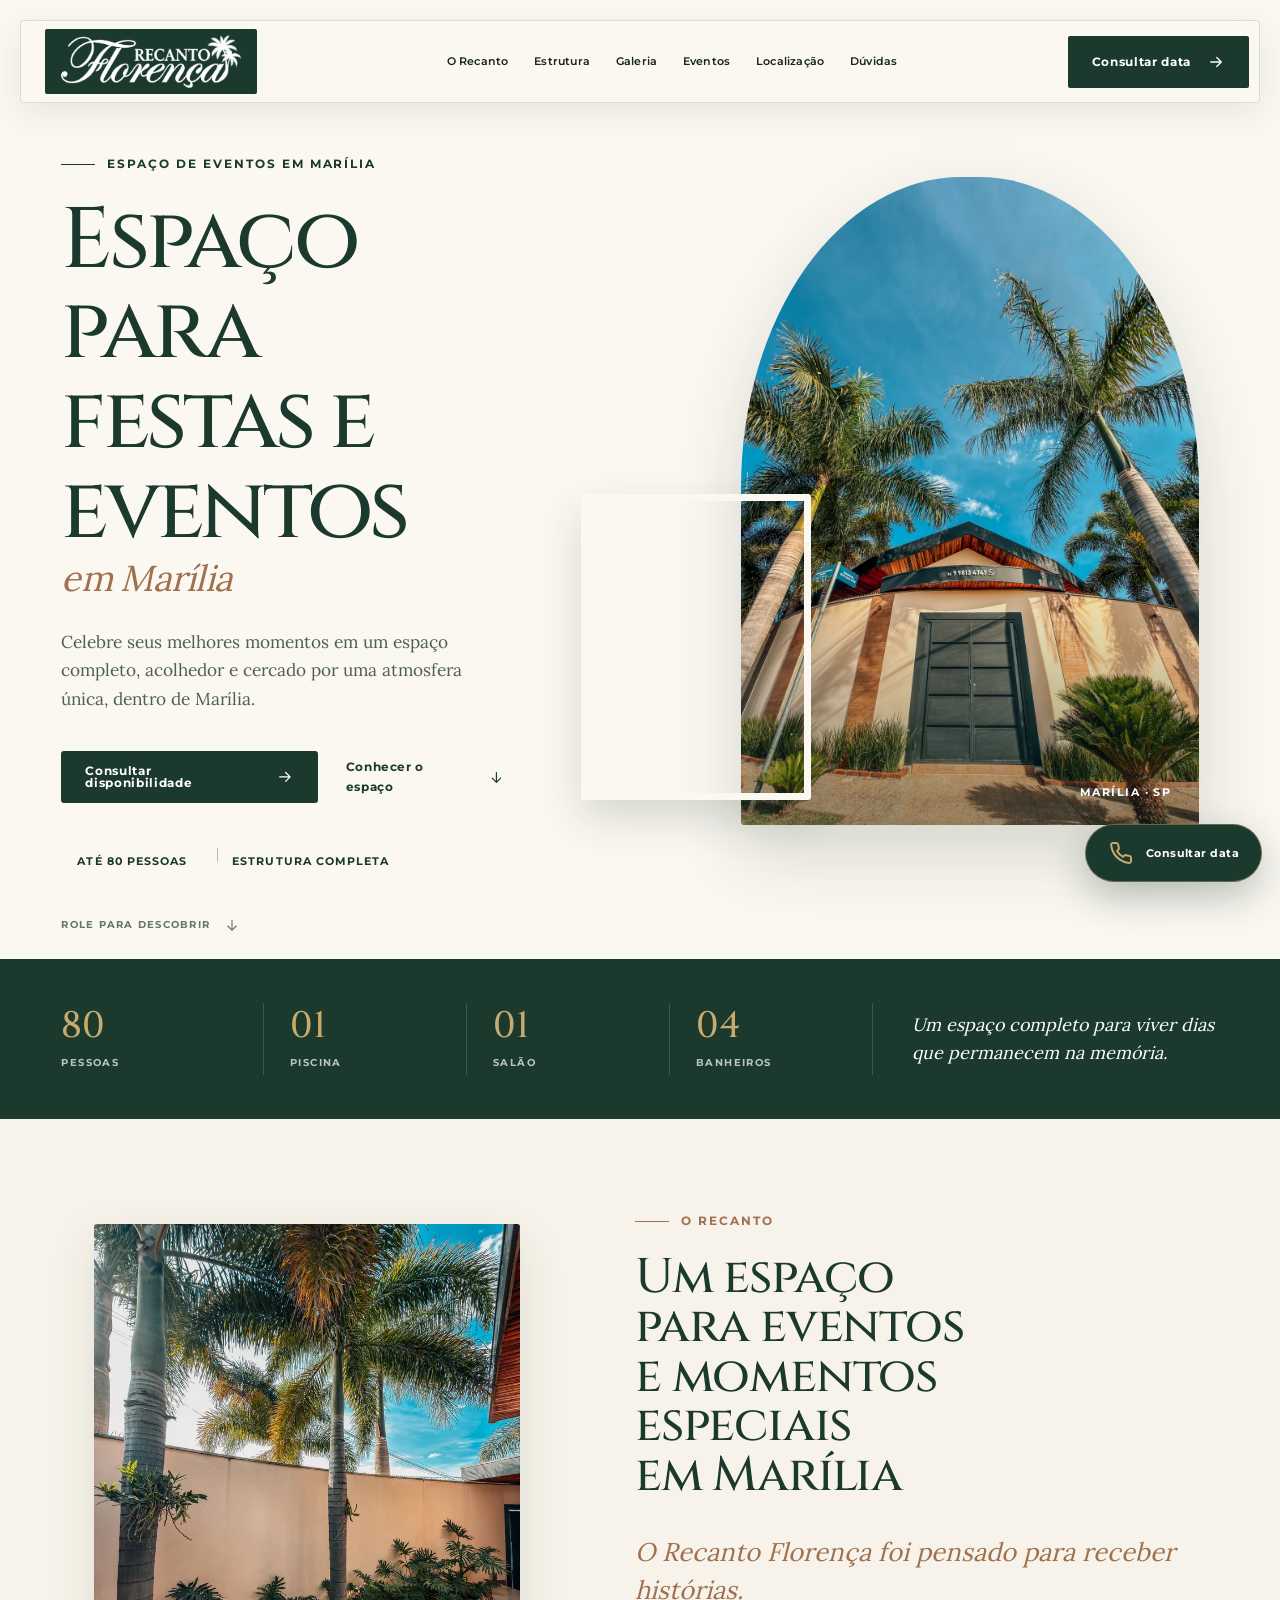
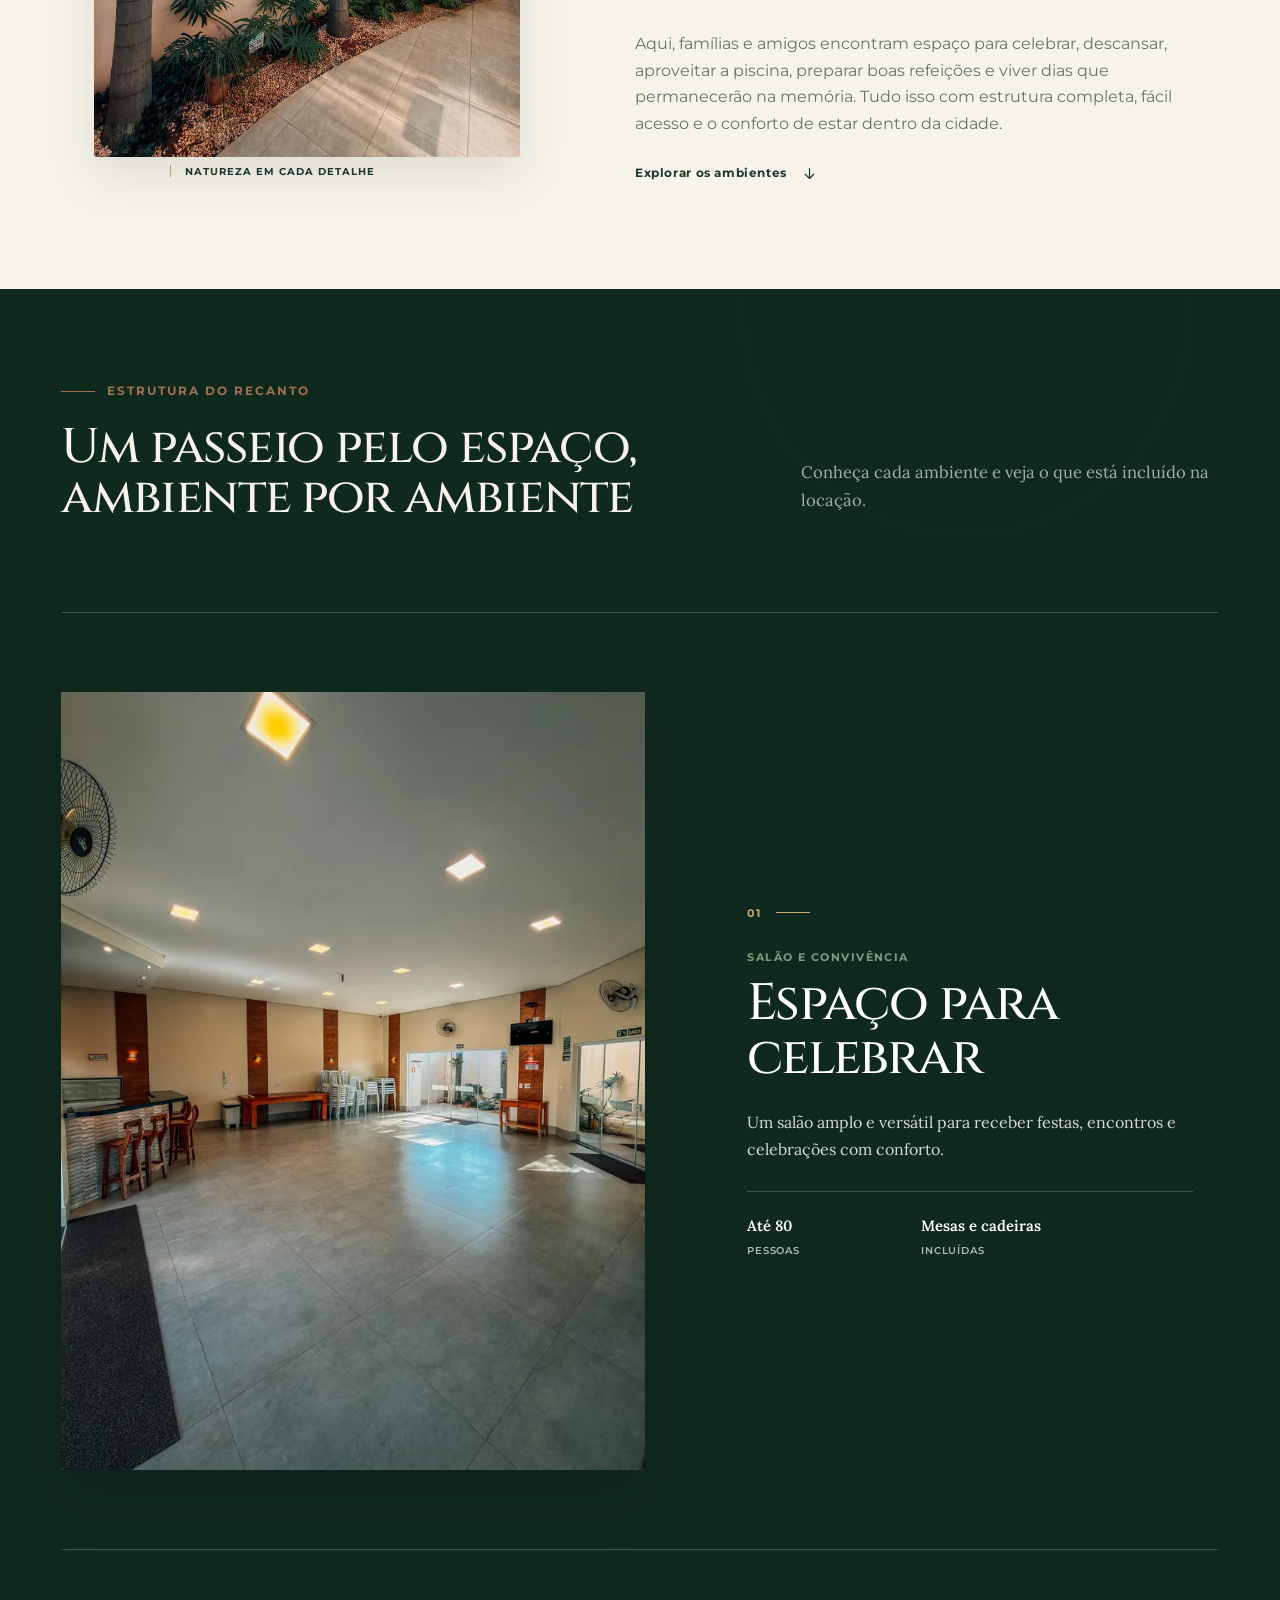
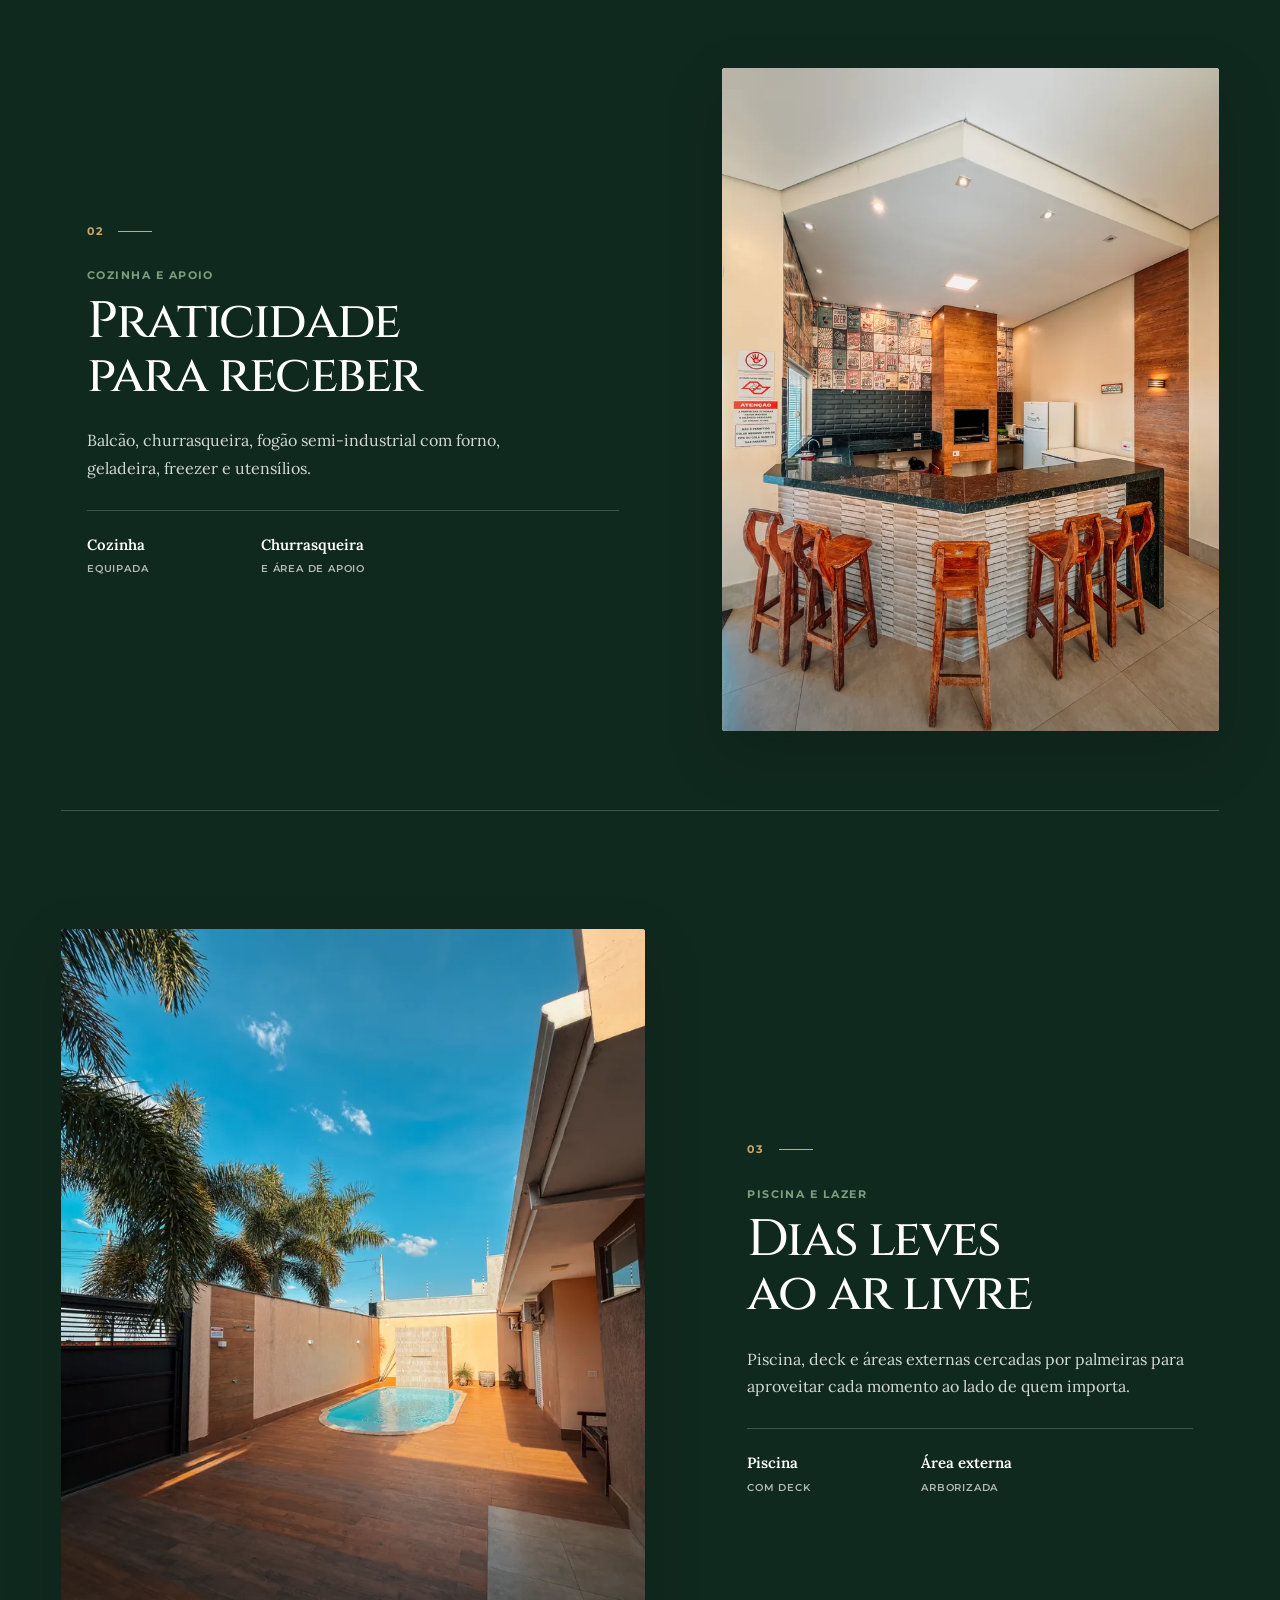
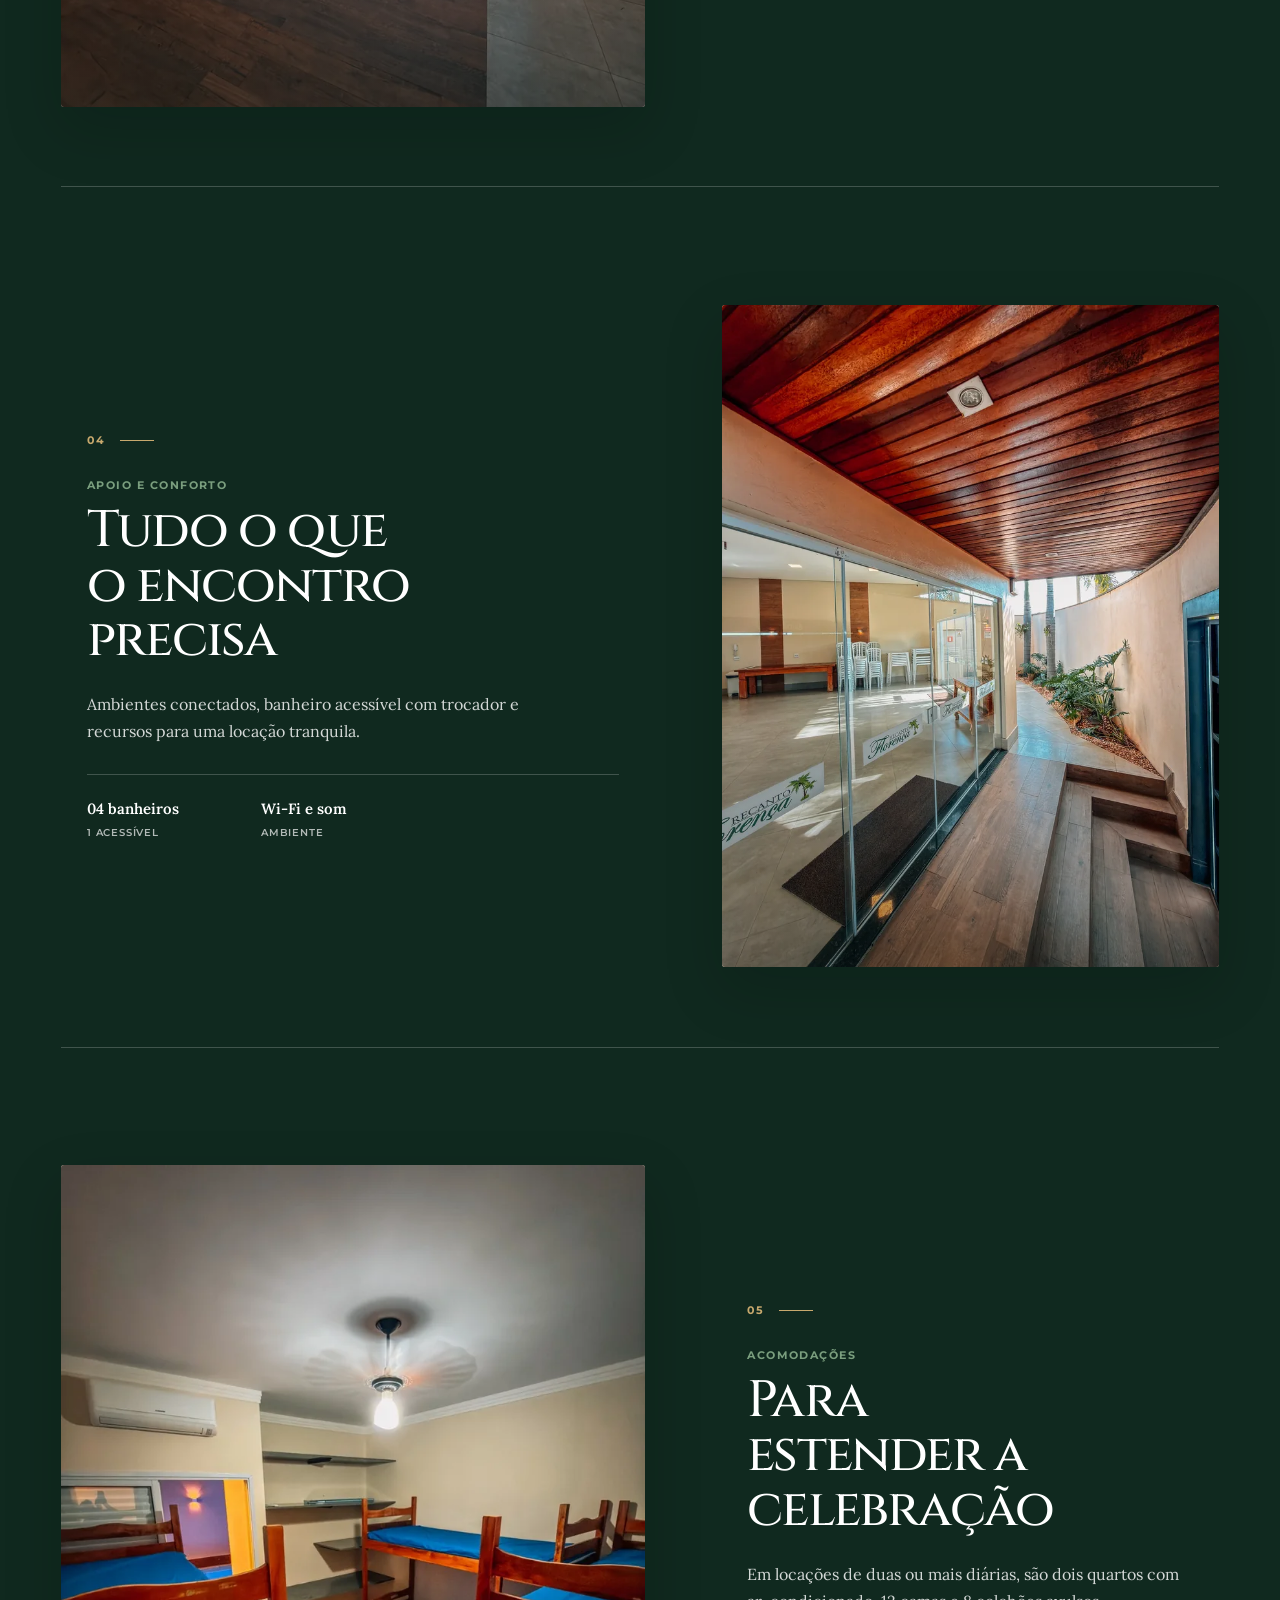
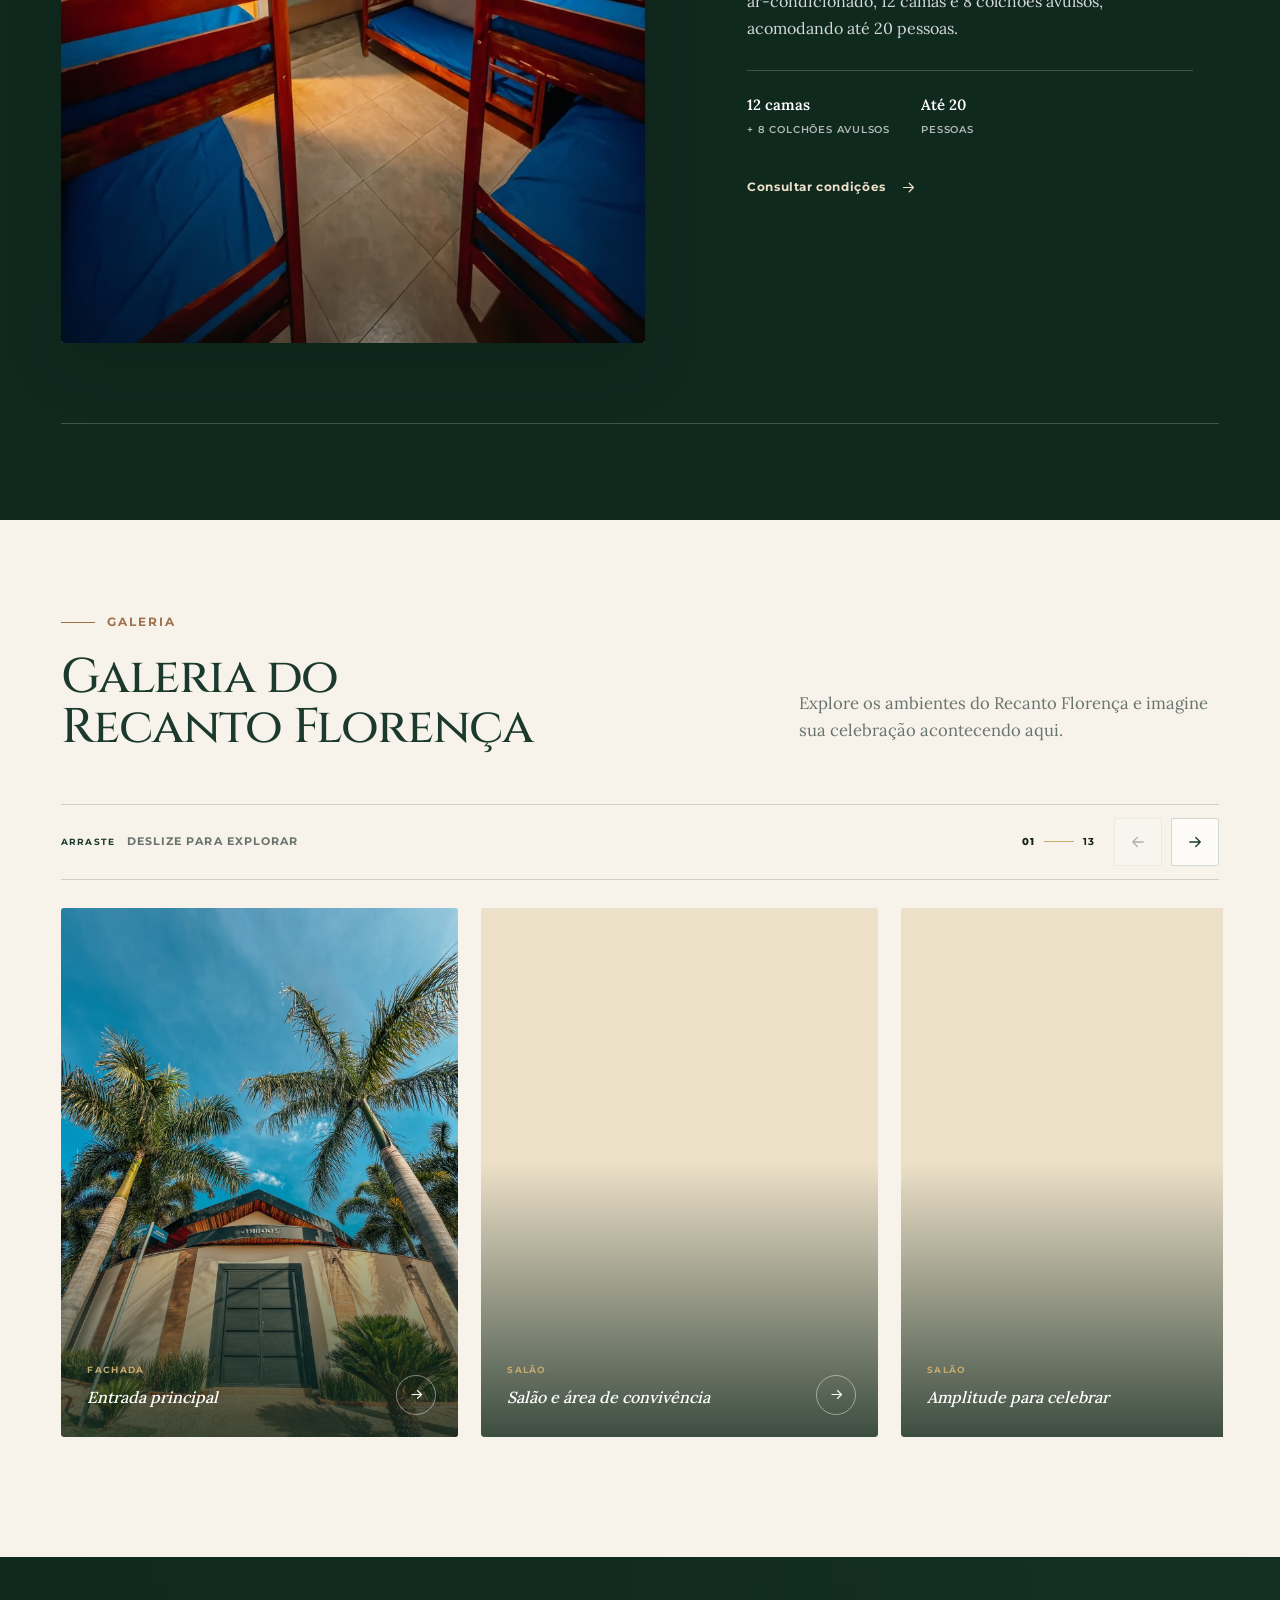
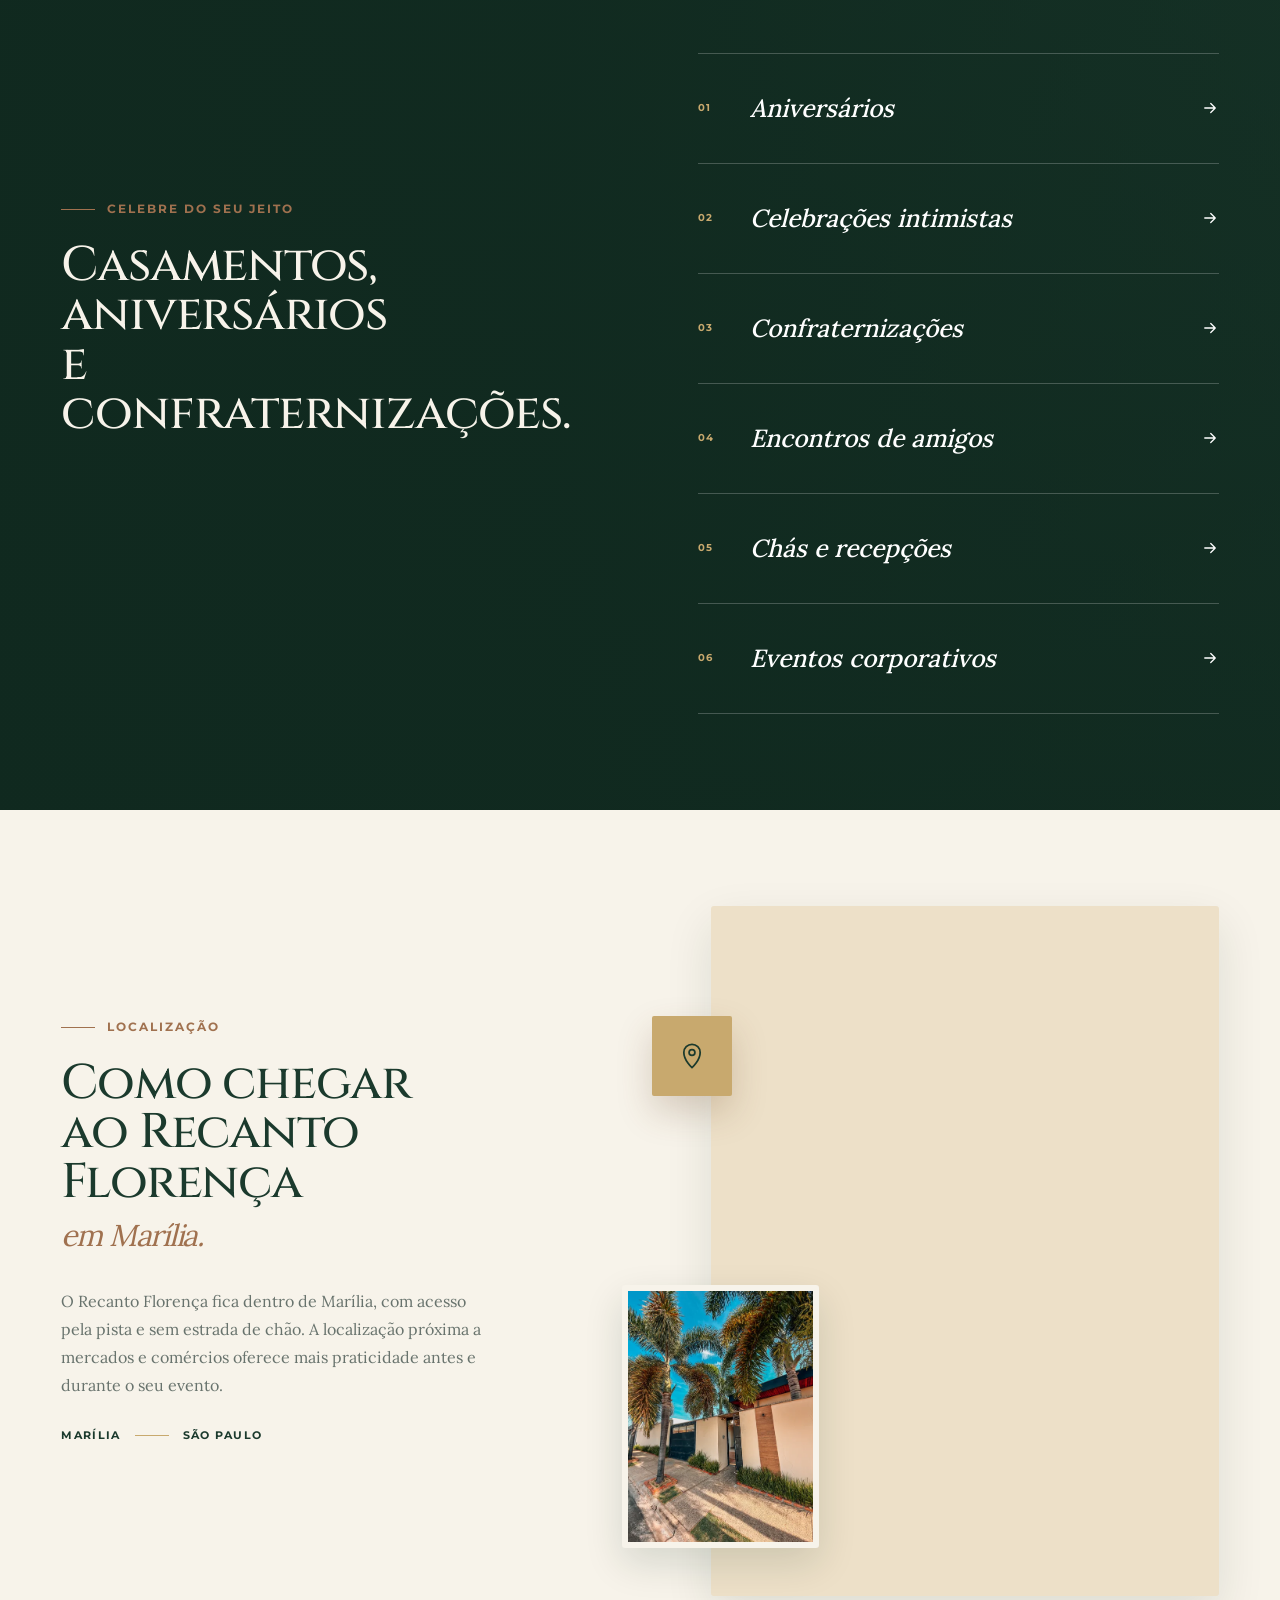
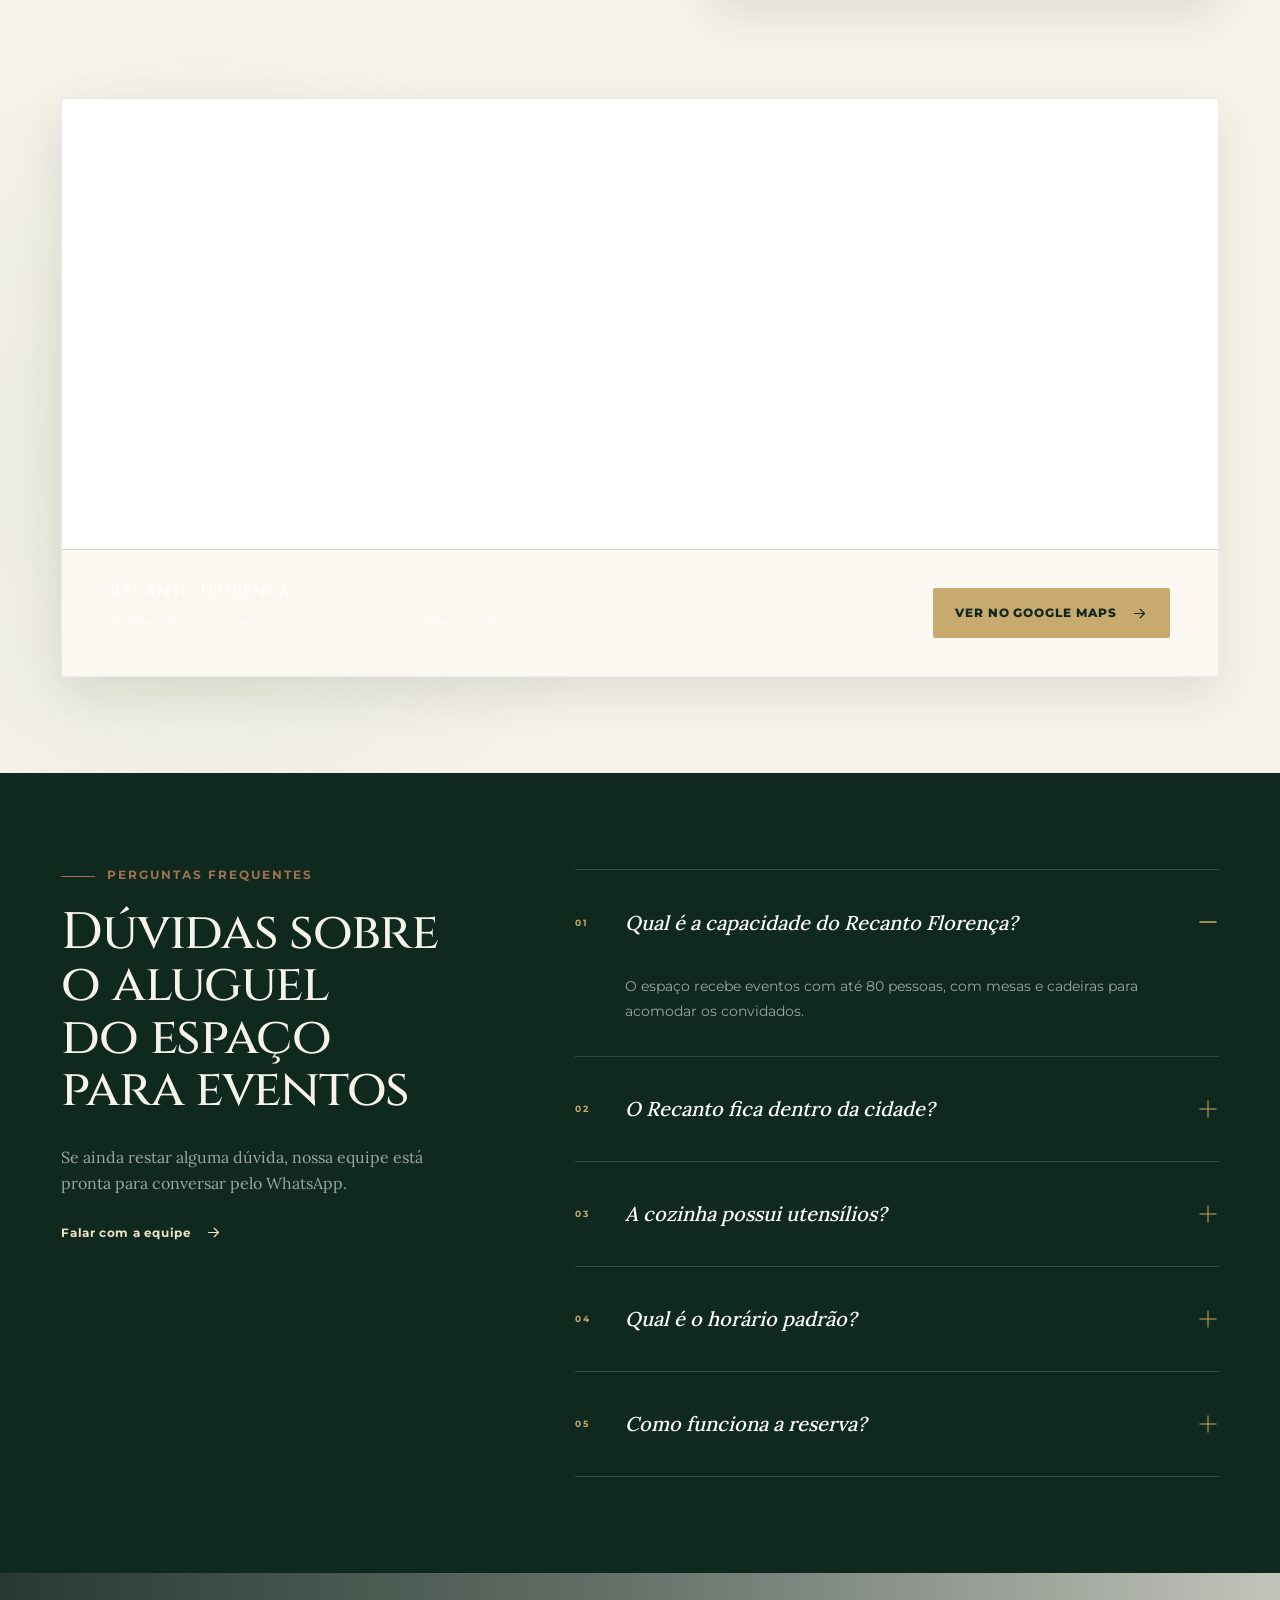
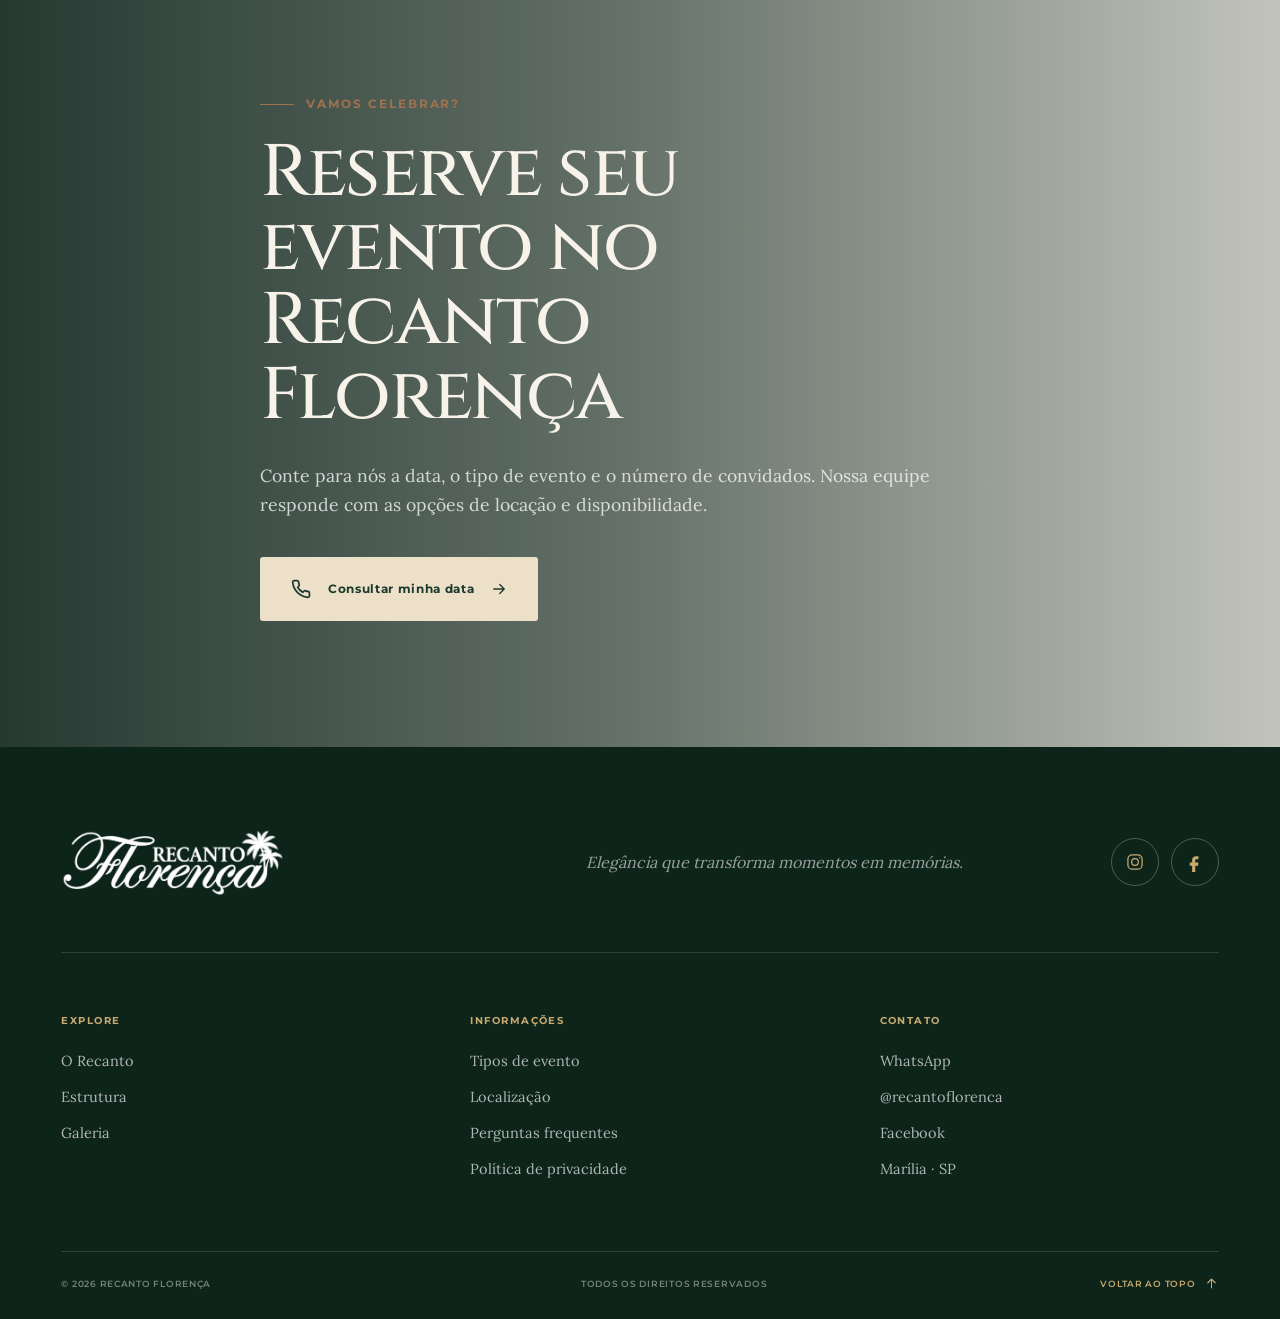
==== index.html @ f02ca03f "feat: publica refinamento editorial" ====
<!doctype html>
<html lang="pt-BR">
<head>
  <meta charset="utf-8">
  <meta name="viewport" content="width=device-width, initial-scale=1">
  <meta name="theme-color" content="#1b3a2d">
  <meta name="description" content="Recanto Florença: espaço para festas em Marília para até 80 pessoas, com piscina e dois quartos — 12 camas e 8 colchões avulsos para até 20 hóspedes.">
  <meta name="robots" content="index, follow">
  <meta name="sentry-dsn" content="">
  <link rel="canonical" href="https://recantoflorenca.com.br/">
  <title>Espaço para Festas e Eventos em Marília | Recanto Florença</title>
  <link rel="icon" href="assets/images/brand/recanto-florenca-favicon-32.png" type="image/png" sizes="32x32">
  <link rel="apple-touch-icon" href="assets/images/brand/recanto-florenca-favicon-180.png" sizes="180x180">
  <link rel="preload" href="assets/fonts/montserrat.woff2" as="font" type="font/woff2" crossorigin>
  <link rel="preload" href="assets/fonts/cinzel.woff2" as="font" type="font/woff2" crossorigin>
  <link rel="preload" href="assets/images/recanto/entrada-principal-768.webp" as="image" type="image/webp" imagesrcset="assets/images/recanto/entrada-principal-480.webp 480w, assets/images/recanto/entrada-principal-768.webp 768w, assets/images/recanto/entrada-principal-1200.webp 1200w, assets/images/recanto/entrada-principal-1600.webp 1600w" imagesizes="(max-width: 768px) 92vw, 46vw">
  <link rel="stylesheet" href="assets/css/styles.css">
  <link rel="stylesheet" href="assets/css/editorial-polish.css">
  <script>
    (function (root) {
      var ready = false;
      function revealFonts() {
        if (ready) return;
        ready = true;
        root.classList.remove("fonts-pending");
        root.classList.add("fonts-ready");
      }
      root.classList.add("js", "fonts-pending");
      window.setTimeout(revealFonts, 2500);
      if (document.fonts && document.fonts.ready) {
        Promise.all([
          document.fonts.load('500 1em "Cinzel"'),
          document.fonts.load('600 1em "Montserrat"')
        ]).then(revealFonts, revealFonts);
      } else {
        revealFonts();
      }
    })(document.documentElement);
  </script>
  <script src="assets/js/analytics.js" defer></script>
</head>
<body>
  <!-- RF-POPUP-INICIO -->
  <div id="rf-overlay" role="dialog" aria-modal="false" aria-labelledby="rf-title" aria-hidden="true">
    <button id="rf-close" type="button" aria-label="Fechar anúncio">✕</button>

    <div class="rf-content">
      <span class="rf-tag">Últimas vagas 2026</span>
      <p class="rf-title" id="rf-title">O Natal ainda está<br><em>disponível</em> no Recanto</p>
      <p class="rf-sub">O Ano Novo já foi todo reservado — garanta o Natal antes que aconteça o mesmo</p>

      <div class="rf-availability" aria-label="Disponibilidade das datas festivas">
        <div class="rf-availability__row rf-availability__row--booked">
          <span class="rf-availability__name">Ano Novo</span>
          <span class="rf-availability__badge">Locado</span>
        </div>
        <div class="rf-availability__row rf-availability__row--available">
          <span class="rf-availability__name">
            <span class="rf-status-dot" aria-hidden="true"></span>
            Natal
          </span>
          <span class="rf-availability__badge">Disponível</span>
        </div>
      </div>

      <div class="rf-icons" aria-hidden="true">
        <span class="rf-icon">
          <svg viewBox="0 0 24 24"><path d="M12 2 6 10h3l-5 7h16l-5-7h3Z"></path><path d="M12 17v5"></path></svg>
        </span>
        <span class="rf-icon">
          <svg viewBox="0 0 24 24"><rect x="3" y="8" width="18" height="13" rx="1"></rect><path d="M3 12h18M12 8v13M12 8c-3 0-4-3-2.5-4.5S13 3 12 8Zm0 0c3 0 4-3 2.5-4.5S11 3 12 8Z"></path></svg>
        </span>
        <span class="rf-icon">
          <svg viewBox="0 0 24 24"><path d="M12 2v20M4 7l16 10M20 7 4 17"></path></svg>
        </span>
        <span class="rf-icon">
          <svg viewBox="0 0 24 24"><path d="M12 3v3M7 6l2 2M17 6l-2 2M4 12h3M17 12h3M12 12v9M12 12 8 21M12 12l4 9"></path><circle cx="12" cy="9" r="2"></circle></svg>
        </span>
      </div>

      <p class="rf-package">Pacotes especiais de <strong>4 diárias</strong> para o Natal</p>
      <a class="rf-btn" href="https://wa.me/5514998134747?text=Ol%C3%A1!%20Quero%20saber%20o%20valor%20do%20pacote%20de%204%20di%C3%A1rias%20para%20o%20Natal%20no%20Recanto%20Floren%C3%A7a." target="_blank" rel="noopener noreferrer">
        <svg viewBox="0 0 32 32" aria-hidden="true"><path d="M16 0C7.2 0 .1 7.1.1 15.9c0 2.8.7 5.5 2.1 7.9L0 32l8.4-2.2c2.3 1.3 4.9 1.9 7.6 1.9 8.8 0 15.9-7.1 15.9-15.9C32 7.1 24.8 0 16 0zm9.3 22.6c-.4 1.1-2.2 2.1-3.1 2.2-.8.1-1.8.2-2.9-.2-.7-.2-1.6-.5-2.7-1-4.8-2.1-7.9-6.9-8.1-7.3-.2-.3-2-2.6-2-5 0-2.4 1.3-3.6 1.7-4.1.4-.5.9-.6 1.3-.6h.9c.3 0 .7 0 1 .8.4 1 1.3 3.4 1.4 3.6.1.2.2.5 0 .8-.1.3-.2.5-.4.7-.2.3-.4.6-.6.8-.2.2-.4.5-.2.9.2.4 1 1.7 2.2 2.8 1.5 1.4 2.8 1.8 3.2 2 .4.2.6.2.9-.1.3-.3 1.1-1.3 1.4-1.8.3-.4.6-.4 1-.2.4.1 2.5 1.2 3 1.4.4.2.7.3.8.5.2.3.2 1.2-.2 2.3z"></path></svg>
        Consultar valor no WhatsApp
      </a>
    </div>
  </div>
  <!-- RF-POPUP-FIM -->

  <a class="skip-link" href="#conteudo">Pular para o conteúdo</a>

  <header class="site-header">
    <a class="site-header__brand" href="#inicio" aria-label="Ir para o início">
      <span class="brand brand--compact" aria-label="Recanto Florença">
        <img class="brand__official-logo" src="assets/images/brand/recanto-florenca-logo-oficial.png" width="1000" height="301" alt="Recanto Florença">
      </span>
    </a>

    <nav class="desktop-nav" aria-label="Navegação principal">
      <a href="#recanto">O Recanto</a>
      <a href="#estrutura">Estrutura</a>
      <a href="#galeria">Galeria</a>
      <a href="#eventos">Eventos</a>
      <a href="#localizacao">Localização</a>
      <a href="#avaliacoes" data-reviews-nav hidden>Avaliações</a>
      <a href="#duvidas">Dúvidas</a>
    </nav>

    <a class="button button--header desktop-cta" data-whatsapp href="https://wa.me/5514998134747" target="_blank" rel="noopener noreferrer">
      Consultar data
      <svg viewBox="0 0 24 24" aria-hidden="true"><path d="M5 12h13M13 6l6 6-6 6"></path></svg>
    </a>

    <button class="menu-toggle" type="button" aria-expanded="false" aria-controls="mobile-menu" aria-label="Abrir menu">
      <span></span>
      <span></span>
    </button>
  </header>

  <div id="mobile-menu" class="mobile-menu" aria-hidden="true">
    <nav aria-label="Navegação mobile">
      <a href="#recanto">O Recanto</a>
      <a href="#estrutura">Estrutura</a>
      <a href="#galeria">Galeria</a>
      <a href="#eventos">Eventos</a>
      <a href="#localizacao">Localização</a>
      <a href="#avaliacoes" data-reviews-nav hidden>Avaliações</a>
      <a href="#duvidas">Dúvidas</a>
    </nav>
    <div class="mobile-menu__footer">
      <span>Marília · SP</span>
      <a class="button button--cream" data-whatsapp href="https://wa.me/5514998134747" target="_blank" rel="noopener noreferrer">
        Consultar disponibilidade
        <svg viewBox="0 0 24 24" aria-hidden="true"><path d="M5 12h13M13 6l6 6-6 6"></path></svg>
      </a>
    </div>
  </div>

  <main id="conteudo">
    <section class="hero" id="inicio" aria-labelledby="hero-title">
      <div class="hero__leaf hero__leaf--one" aria-hidden="true"></div>
      <div class="hero__leaf hero__leaf--two" aria-hidden="true"></div>
      <div class="hero__content">
        <div class="hero__copy">
          <div class="reveal" data-motion="reveal">
            <p class="eyebrow"><span></span>Espaço de eventos em Marília</p>
          </div>
          <div class="reveal" data-motion="reveal" style="--reveal-delay:70ms">
            <h1 id="hero-title">Espaço para festas e eventos <span>em Marília</span></h1>
          </div>
          <div class="reveal" data-motion="reveal" style="--reveal-delay:120ms">
            <p class="hero__intro">Celebre seus melhores momentos em um espaço completo, acolhedor e cercado por uma atmosfera única, dentro de Marília.</p>
          </div>
          <div class="reveal hero__actions" data-motion="reveal" style="--reveal-delay:170ms">
            <a class="button button--primary" data-whatsapp href="https://wa.me/5514998134747" target="_blank" rel="noopener noreferrer">
              Consultar disponibilidade
              <svg viewBox="0 0 24 24" aria-hidden="true"><path d="M5 12h13M13 6l6 6-6 6"></path></svg>
            </a>
            <a class="text-link" href="#recanto">
              Conhecer o espaço
              <svg viewBox="0 0 24 24" aria-hidden="true" style="transform:rotate(90deg)"><path d="M5 12h13M13 6l6 6-6 6"></path></svg>
            </a>
          </div>
          <div class="reveal hero__notes" style="--reveal-delay:300ms">
            <span>Até 80 pessoas</span>
            <span>Estrutura completa</span>
          </div>
        </div>

        <div class="reveal hero__visual" data-motion="reveal" style="--reveal-delay:80ms">
          <div class="hero__photo-main">
            <img
              src="assets/images/recanto/entrada-principal-768.webp"
              srcset="assets/images/recanto/entrada-principal-480.webp 480w, assets/images/recanto/entrada-principal-768.webp 768w, assets/images/recanto/entrada-principal-1200.webp 1200w, assets/images/recanto/entrada-principal-1600.webp 1600w"
              sizes="(max-width: 768px) 92vw, 46vw"
              width="5877" height="7836"
              alt="Entrada principal do Recanto Florença emoldurada por palmeiras"
              style="object-position:50% 54%"
              loading="eager" fetchpriority="high" decoding="async">
            <span class="hero__location">Marília · SP</span>
          </div>
          <div class="hero__photo-secondary">
            <img
              src="assets/images/recanto/salao-amplo-01-768.webp"
              srcset="assets/images/recanto/salao-amplo-01-480.webp 480w, assets/images/recanto/salao-amplo-01-768.webp 768w, assets/images/recanto/salao-amplo-01-1200.webp 1200w, assets/images/recanto/salao-amplo-01-1600.webp 1600w"
              sizes="(max-width: 768px) 38vw, 16vw"
              width="6048" height="8064"
              alt="Salão amplo do Recanto Florença"
              style="object-position:50% 58%"
              loading="lazy" decoding="async">
          </div>
          <div class="hero__seal" aria-hidden="true">
            <svg viewBox="0 0 100 100">
              <defs><path id="sealPath" d="M50,50 m-34,0 a34,34 0 1,1 68,0 a34,34 0 1,1 -68,0"></path></defs>
              <text><textPath href="#sealPath">ELEGÂNCIA · NATUREZA · ACOLHIMENTO · </textPath></text>
            </svg>
            <span>RF</span>
          </div>
        </div>
      </div>
      <a class="hero__scroll" href="#recanto" aria-label="Rolar para conhecer o Recanto">
        <span>Role para descobrir</span>
        <svg viewBox="0 0 24 24" aria-hidden="true" style="transform:rotate(90deg)"><path d="M5 12h13M13 6l6 6-6 6"></path></svg>
      </a>
    </section>

    <section class="trust-strip" aria-label="Principais números do espaço">
      <div class="trust-strip__inner">
        <div class="reveal trust-item"><strong>80</strong><span>pessoas</span></div>
        <div class="reveal trust-item" style="--reveal-delay:70ms"><strong>01</strong><span>piscina</span></div>
        <div class="reveal trust-item" style="--reveal-delay:140ms"><strong>01</strong><span>salão</span></div>
        <div class="reveal trust-item" style="--reveal-delay:210ms"><strong>04</strong><span>banheiros</span></div>
        <div class="reveal trust-strip__message" style="--reveal-delay:300ms">
          <p>Um espaço completo para viver dias que permanecem na memória.</p>
        </div>
      </div>
    </section>

    <section class="manifesto section" id="recanto" aria-labelledby="manifesto-title">
      <div class="section-shell manifesto__grid">
        <div class="reveal manifesto__image-wrap" data-motion="reveal">
          <div class="manifesto__image">
            <img
              src="assets/images/recanto/jardim-interno-768.webp"
              srcset="assets/images/recanto/jardim-interno-480.webp 480w, assets/images/recanto/jardim-interno-768.webp 768w, assets/images/recanto/jardim-interno-1200.webp 1200w, assets/images/recanto/jardim-interno-1600.webp 1600w"
              sizes="(max-width: 768px) 90vw, 40vw"
              width="6048" height="8064"
              alt="Jardim interno arborizado do Recanto Florença com palmeiras e caminho de circulação"
              style="object-position:50% 48%" loading="lazy" decoding="async">
          </div>
          <span class="manifesto__caption">Natureza em cada detalhe</span>
        </div>
        <div class="manifesto__copy">
          <div class="reveal"><p class="eyebrow eyebrow--gold"><span></span>O Recanto</p></div>
          <div class="reveal" style="--reveal-delay:80ms"><h2 id="manifesto-title">Um espaço para eventos e momentos especiais em Marília</h2></div>
          <div class="reveal" style="--reveal-delay:150ms"><p class="manifesto__lead">O Recanto Florença foi pensado para receber histórias.</p></div>
          <div class="reveal" style="--reveal-delay:200ms">
            <p>Aqui, famílias e amigos encontram espaço para celebrar, descansar, aproveitar a piscina, preparar boas refeições e viver dias que permanecerão na memória. Tudo isso com estrutura completa, fácil acesso e o conforto de estar dentro da cidade.</p>
          </div>
          <div class="reveal" style="--reveal-delay:260ms">
            <a class="text-link text-link--dark" href="#estrutura">
              Explorar os ambientes
              <svg viewBox="0 0 24 24" aria-hidden="true" style="transform:rotate(90deg)"><path d="M5 12h13M13 6l6 6-6 6"></path></svg>
            </a>
          </div>
        </div>
      </div>
    </section>

    <section class="experience section" id="estrutura" aria-labelledby="experience-title">
      <div class="section-shell">
        <div class="reveal section-heading section-heading--light">
          <div>
            <p class="eyebrow eyebrow--gold"><span></span>Estrutura do Recanto</p>
            <h2 id="experience-title">Um passeio pelo espaço, ambiente por ambiente</h2>
          </div>
          <p>Conheça cada ambiente e veja o que está incluído na locação.</p>
        </div>
        <div class="experience__steps">
            <article class="reveal experience-step" data-motion="reveal" data-experience-step="0">
              <div class="experience-step__media">
                <img src="assets/images/recanto/salao-amplo-02-768.webp" srcset="assets/images/recanto/salao-amplo-02-480.webp 480w, assets/images/recanto/salao-amplo-02-768.webp 768w, assets/images/recanto/salao-amplo-02-1200.webp 1200w" sizes="(max-width: 720px) 92vw, 52vw" width="6048" height="8064" alt="Área interna ampla do Recanto Florença" style="object-position:50% 54%" loading="lazy" decoding="async">
              </div>
              <div class="experience-step__content">
              <span class="experience-step__number">01</span>
              <p>Salão e convivência</p>
              <h3>Espaço para celebrar</h3>
              <div class="experience-step__body"><p>Um salão amplo e versátil para receber festas, encontros e celebrações com conforto.</p></div>
              <ul class="experience-step__facts" aria-label="Detalhes do salão">
                <li><strong>Até 80</strong><span>pessoas</span></li>
                <li><strong>Mesas e cadeiras</strong><span>incluídas</span></li>
              </ul>
              </div>
            </article>
            <article class="reveal experience-step" data-motion="reveal" data-experience-step="1">
              <div class="experience-step__media">
                <img src="assets/images/recanto/balcao-area-preparo-768.webp" srcset="assets/images/recanto/balcao-area-preparo-480.webp 480w, assets/images/recanto/balcao-area-preparo-768.webp 768w, assets/images/recanto/balcao-area-preparo-1200.webp 1200w" sizes="(max-width: 720px) 92vw, 52vw" width="6048" height="8064" alt="Balcão, churrasqueira e área de preparo" style="object-position:50% 51%" loading="lazy" decoding="async">
              </div>
              <div class="experience-step__content">
              <span class="experience-step__number">02</span>
              <p>Cozinha e apoio</p>
              <h3>Praticidade para receber</h3>
              <div class="experience-step__body"><p>Balcão, churrasqueira, fogão semi-industrial com forno, geladeira, freezer e utensílios.</p></div>
              <ul class="experience-step__facts" aria-label="Detalhes da cozinha">
                <li><strong>Cozinha</strong><span>equipada</span></li>
                <li><strong>Churrasqueira</strong><span>e área de apoio</span></li>
              </ul>
              </div>
            </article>
            <article class="reveal experience-step" data-motion="reveal" data-experience-step="2">
              <div class="experience-step__media">
                <img src="assets/images/recanto/piscina-deck-768.webp" srcset="assets/images/recanto/piscina-deck-480.webp 480w, assets/images/recanto/piscina-deck-768.webp 768w, assets/images/recanto/piscina-deck-1200.webp 1200w" sizes="(max-width: 720px) 92vw, 52vw" width="6048" height="8064" alt="Piscina e deck do Recanto Florença" style="object-position:50% 57%" loading="lazy" decoding="async">
              </div>
              <div class="experience-step__content">
              <span class="experience-step__number">03</span>
              <p>Piscina e lazer</p>
              <h3>Dias leves ao ar livre</h3>
              <div class="experience-step__body"><p>Piscina, deck e áreas externas cercadas por palmeiras para aproveitar cada momento ao lado de quem importa.</p></div>
              <ul class="experience-step__facts" aria-label="Detalhes da área de lazer">
                <li><strong>Piscina</strong><span>com deck</span></li>
                <li><strong>Área externa</strong><span>arborizada</span></li>
              </ul>
              </div>
            </article>
            <article class="reveal experience-step" data-motion="reveal" data-experience-step="3">
              <div class="experience-step__media">
                <img src="assets/images/recanto/salao-blindex-circulacao-768.webp" srcset="assets/images/recanto/salao-blindex-circulacao-480.webp 480w, assets/images/recanto/salao-blindex-circulacao-768.webp 768w, assets/images/recanto/salao-blindex-circulacao-1200.webp 1200w" sizes="(max-width: 720px) 92vw, 52vw" width="6048" height="8064" alt="Ambientes conectados por fechamento em vidro" style="object-position:50% 50%" loading="lazy" decoding="async">
              </div>
              <div class="experience-step__content">
              <span class="experience-step__number">04</span>
              <p>Apoio e conforto</p>
              <h3>Tudo o que o encontro precisa</h3>
              <div class="experience-step__body"><p>Ambientes conectados, banheiro acessível com trocador e recursos para uma locação tranquila.</p></div>
              <ul class="experience-step__facts" aria-label="Detalhes dos ambientes de apoio">
                <li><strong>04 banheiros</strong><span>1 acessível</span></li>
                <li><strong>Wi-Fi e som</strong><span>ambiente</span></li>
              </ul>
              </div>
            </article>
            <article class="reveal experience-step" data-motion="reveal" data-experience-step="4">
              <div class="experience-step__media">
                <img src="assets/images/recanto/quarto-beliches-02-768.webp" srcset="assets/images/recanto/quarto-beliches-02-480.webp 480w, assets/images/recanto/quarto-beliches-02-768.webp 768w, assets/images/recanto/quarto-beliches-02-960.webp 960w" sizes="(max-width: 720px) 92vw, 52vw" width="960" height="1280" alt="Dormitório climatizado do Recanto Florença com beliches de madeira" style="object-position:50% 52%" loading="lazy" decoding="async">
              </div>
              <div class="experience-step__content">
              <span class="experience-step__number">05</span>
              <p>Acomodações</p>
              <h3>Para estender a celebração</h3>
              <div class="experience-step__body"><p>Em locações de duas ou mais diárias, são dois quartos com ar-condicionado, 12 camas e 8 colchões avulsos, acomodando até 20 pessoas.</p></div>
              <ul class="experience-step__facts" aria-label="Detalhes das acomodações">
                <li><strong>12 camas</strong><span>+ 8 colchões avulsos</span></li>
                <li><strong>Até 20</strong><span>pessoas</span></li>
              </ul>
              <a class="text-link text-link--light experience-step__link" data-whatsapp href="https://wa.me/5514998134747" target="_blank" rel="noopener noreferrer">
                Consultar condições
                <svg viewBox="0 0 24 24" aria-hidden="true"><path d="M5 12h13M13 6l6 6-6 6"></path></svg>
              </a>
              </div>
            </article>
          </div>
      </div>
    </section>

    <section class="gallery-section section" id="galeria" aria-labelledby="gallery-title">
      <div class="section-shell">
        <div class="reveal section-heading">
          <div>
            <p class="eyebrow eyebrow--gold"><span></span>Galeria</p>
            <h2 id="gallery-title">Galeria do Recanto Florença</h2>
          </div>
          <p>Explore os ambientes do Recanto Florença e imagine sua celebração acontecendo aqui.</p>
        </div>
        <div class="gallery-carousel" data-gallery-carousel role="region" aria-label="Fotos do Recanto Florença">
          <div class="gallery-carousel__toolbar">
            <p><span aria-hidden="true">Arraste</span> Deslize para explorar</p>
            <div class="gallery-carousel__controls">
              <span class="gallery-carousel__status" aria-live="polite" aria-atomic="true"><strong data-gallery-current>01</strong><i aria-hidden="true"></i><span>13</span></span>
              <button type="button" data-gallery-previous aria-label="Foto anterior" disabled><svg viewBox="0 0 24 24" aria-hidden="true"><path d="M19 12H6M11 6l-6 6 6 6"></path></svg></button>
              <button type="button" data-gallery-next aria-label="Próxima foto"><svg viewBox="0 0 24 24" aria-hidden="true"><path d="M5 12h13M13 6l6 6-6 6"></path></svg></button>
            </div>
          </div>
          <div class="gallery-grid" data-gallery-track tabindex="0" aria-label="Carrossel de fotos; deslize horizontalmente">
          <div class="reveal gallery-item gallery-item--1" data-motion="gallery-card">
            <button type="button" data-gallery-index="0" aria-label="Ampliar foto: Entrada principal">
              <img src="assets/images/recanto/entrada-principal-768.webp" srcset="assets/images/recanto/entrada-principal-480.webp 480w, assets/images/recanto/entrada-principal-768.webp 768w, assets/images/recanto/entrada-principal-1200.webp 1200w, assets/images/recanto/entrada-principal-1600.webp 1600w" sizes="(max-width:640px) 92vw, (max-width:1024px) 45vw, 30vw" width="5877" height="7836" alt="Entrada principal do Recanto Florença emoldurada por palmeiras" style="object-position:50% 54%" loading="lazy" decoding="async">
              <span class="gallery-item__overlay"><span>Fachada</span><strong>Entrada principal</strong><i><svg viewBox="0 0 24 24" aria-hidden="true"><path d="M5 12h13M13 6l6 6-6 6"></path></svg></i></span>
            </button>
          </div>
          <div class="reveal gallery-item gallery-item--2" data-motion="gallery-card">
            <button type="button" data-gallery-index="1" aria-label="Ampliar foto: Salão e área de convivência">
              <img src="assets/images/recanto/salao-amplo-01-768.webp" srcset="assets/images/recanto/salao-amplo-01-480.webp 480w, assets/images/recanto/salao-amplo-01-768.webp 768w, assets/images/recanto/salao-amplo-01-1200.webp 1200w, assets/images/recanto/salao-amplo-01-1600.webp 1600w" sizes="(max-width:640px) 92vw, (max-width:1024px) 45vw, 30vw" width="6048" height="8064" alt="Salão amplo do Recanto Florença com balcão ao fundo e luz natural" style="object-position:50% 58%" loading="lazy" decoding="async">
              <span class="gallery-item__overlay"><span>Salão</span><strong>Salão e área de convivência</strong><i><svg viewBox="0 0 24 24" aria-hidden="true"><path d="M5 12h13M13 6l6 6-6 6"></path></svg></i></span>
            </button>
          </div>
          <div class="reveal gallery-item gallery-item--3" data-motion="gallery-card">
            <button type="button" data-gallery-index="2" aria-label="Ampliar foto: Amplitude para celebrar">
              <img src="assets/images/recanto/salao-amplo-02-768.webp" srcset="assets/images/recanto/salao-amplo-02-480.webp 480w, assets/images/recanto/salao-amplo-02-768.webp 768w, assets/images/recanto/salao-amplo-02-1200.webp 1200w, assets/images/recanto/salao-amplo-02-1600.webp 1600w" sizes="(max-width:640px) 92vw, (max-width:1024px) 45vw, 30vw" width="6048" height="8064" alt="Área interna ampla do Recanto Florença com balcão e acesso envidraçado" style="object-position:50% 54%" loading="lazy" decoding="async">
              <span class="gallery-item__overlay"><span>Salão</span><strong>Amplitude para celebrar</strong><i><svg viewBox="0 0 24 24" aria-hidden="true"><path d="M5 12h13M13 6l6 6-6 6"></path></svg></i></span>
            </button>
          </div>
          <div class="reveal gallery-item gallery-item--4" data-motion="gallery-card">
            <button type="button" data-gallery-index="3" aria-label="Ampliar foto: Balcão e área de preparo">
              <img src="assets/images/recanto/balcao-area-preparo-768.webp" srcset="assets/images/recanto/balcao-area-preparo-480.webp 480w, assets/images/recanto/balcao-area-preparo-768.webp 768w, assets/images/recanto/balcao-area-preparo-1200.webp 1200w, assets/images/recanto/balcao-area-preparo-1600.webp 1600w" sizes="(max-width:640px) 92vw, (max-width:1024px) 45vw, 30vw" width="6048" height="8064" alt="Balcão com banquetas e área de preparo com churrasqueira" style="object-position:50% 51%" loading="lazy" decoding="async">
              <span class="gallery-item__overlay"><span>Cozinha</span><strong>Balcão e área de preparo</strong><i><svg viewBox="0 0 24 24" aria-hidden="true"><path d="M5 12h13M13 6l6 6-6 6"></path></svg></i></span>
            </button>
          </div>
          <div class="reveal gallery-item gallery-item--5" data-motion="gallery-card">
            <button type="button" data-gallery-index="4" aria-label="Ampliar foto: Conexão entre os ambientes">
              <img src="assets/images/recanto/salao-blindex-circulacao-768.webp" srcset="assets/images/recanto/salao-blindex-circulacao-480.webp 480w, assets/images/recanto/salao-blindex-circulacao-768.webp 768w, assets/images/recanto/salao-blindex-circulacao-1200.webp 1200w, assets/images/recanto/salao-blindex-circulacao-1600.webp 1600w" sizes="(max-width:640px) 92vw, (max-width:1024px) 45vw, 30vw" width="6048" height="8064" alt="Corredor coberto com fechamento de vidro que conecta os ambientes" style="object-position:50% 50%" loading="lazy" decoding="async">
              <span class="gallery-item__overlay"><span>Estrutura</span><strong>Conexão entre os ambientes</strong><i><svg viewBox="0 0 24 24" aria-hidden="true"><path d="M5 12h13M13 6l6 6-6 6"></path></svg></i></span>
            </button>
          </div>
          <div class="reveal gallery-item gallery-item--6" data-motion="gallery-card">
            <button type="button" data-gallery-index="5" aria-label="Ampliar foto: Primeiro dormitório com beliches">
              <img src="assets/images/recanto/quarto-beliches-01-768.webp" srcset="assets/images/recanto/quarto-beliches-01-480.webp 480w, assets/images/recanto/quarto-beliches-01-768.webp 768w, assets/images/recanto/quarto-beliches-01-960.webp 960w" sizes="(max-width:640px) 92vw, (max-width:1024px) 45vw, 30vw" width="960" height="1280" alt="Primeiro dormitório do Recanto Florença com beliches de madeira e colchões azuis" style="object-position:50% 68%" loading="lazy" decoding="async">
              <span class="gallery-item__overlay"><span>Acomodações</span><strong>Primeiro dormitório</strong><i><svg viewBox="0 0 24 24" aria-hidden="true"><path d="M5 12h13M13 6l6 6-6 6"></path></svg></i></span>
            </button>
          </div>
          <div class="reveal gallery-item gallery-item--1" data-motion="gallery-card">
            <button type="button" data-gallery-index="6" aria-label="Ampliar foto: Segundo dormitório climatizado">
              <img src="assets/images/recanto/quarto-beliches-02-768.webp" srcset="assets/images/recanto/quarto-beliches-02-480.webp 480w, assets/images/recanto/quarto-beliches-02-768.webp 768w, assets/images/recanto/quarto-beliches-02-960.webp 960w" sizes="(max-width:640px) 92vw, (max-width:1024px) 45vw, 30vw" width="960" height="1280" alt="Segundo dormitório do Recanto Florença com beliches de madeira e ar-condicionado" loading="lazy" decoding="async">
              <span class="gallery-item__overlay"><span>Acomodações</span><strong>Segundo dormitório</strong><i><svg viewBox="0 0 24 24" aria-hidden="true"><path d="M5 12h13M13 6l6 6-6 6"></path></svg></i></span>
            </button>
          </div>
          <div class="reveal gallery-item gallery-item--2" data-motion="gallery-card">
            <button type="button" data-gallery-index="7" aria-label="Ampliar foto: Piscina e deck">
              <img src="assets/images/recanto/piscina-deck-768.webp" srcset="assets/images/recanto/piscina-deck-480.webp 480w, assets/images/recanto/piscina-deck-768.webp 768w, assets/images/recanto/piscina-deck-1200.webp 1200w, assets/images/recanto/piscina-deck-1600.webp 1600w" sizes="(max-width:640px) 92vw, (max-width:1024px) 45vw, 30vw" width="6048" height="8064" alt="Piscina do Recanto Florença ao lado do deck e cercada por palmeiras" style="object-position:50% 57%" loading="lazy" decoding="async">
              <span class="gallery-item__overlay"><span>Lazer</span><strong>Piscina e deck</strong><i><svg viewBox="0 0 24 24" aria-hidden="true"><path d="M5 12h13M13 6l6 6-6 6"></path></svg></i></span>
            </button>
          </div>
          <div class="reveal gallery-item gallery-item--3" data-motion="gallery-card">
            <button type="button" data-gallery-index="8" aria-label="Ampliar foto: Área externa">
              <img src="assets/images/recanto/area-externa-deck-768.webp" srcset="assets/images/recanto/area-externa-deck-480.webp 480w, assets/images/recanto/area-externa-deck-768.webp 768w, assets/images/recanto/area-externa-deck-1200.webp 1200w, assets/images/recanto/area-externa-deck-1600.webp 1600w" sizes="(max-width:640px) 92vw, (max-width:1024px) 45vw, 30vw" width="6048" height="8064" alt="Área externa pavimentada com deck e acesso aos ambientes de apoio" style="object-position:50% 55%" loading="lazy" decoding="async">
              <span class="gallery-item__overlay"><span>Lazer</span><strong>Área externa</strong><i><svg viewBox="0 0 24 24" aria-hidden="true"><path d="M5 12h13M13 6l6 6-6 6"></path></svg></i></span>
            </button>
          </div>
          <div class="reveal gallery-item gallery-item--4" data-motion="gallery-card">
            <button type="button" data-gallery-index="9" aria-label="Ampliar foto: Jardim interno">
              <img src="assets/images/recanto/jardim-interno-768.webp" srcset="assets/images/recanto/jardim-interno-480.webp 480w, assets/images/recanto/jardim-interno-768.webp 768w, assets/images/recanto/jardim-interno-1200.webp 1200w, assets/images/recanto/jardim-interno-1600.webp 1600w" sizes="(max-width:640px) 92vw, (max-width:1024px) 45vw, 30vw" width="6048" height="8064" alt="Jardim interno arborizado com palmeiras e caminho de circulação" style="object-position:50% 48%" loading="lazy" decoding="async">
              <span class="gallery-item__overlay"><span>Natureza</span><strong>Jardim interno</strong><i><svg viewBox="0 0 24 24" aria-hidden="true"><path d="M5 12h13M13 6l6 6-6 6"></path></svg></i></span>
            </button>
          </div>
          <div class="reveal gallery-item gallery-item--5" data-motion="gallery-card">
            <button type="button" data-gallery-index="10" aria-label="Ampliar foto: Passagem ajardinada">
              <img src="assets/images/recanto/passagem-ajardinada-768.webp" srcset="assets/images/recanto/passagem-ajardinada-480.webp 480w, assets/images/recanto/passagem-ajardinada-768.webp 768w, assets/images/recanto/passagem-ajardinada-1200.webp 1200w, assets/images/recanto/passagem-ajardinada-1600.webp 1600w" sizes="(max-width:640px) 92vw, (max-width:1024px) 45vw, 30vw" width="5915" height="7887" alt="Passagem lateral ajardinada ao lado do salão envidraçado" style="object-position:50% 50%" loading="lazy" decoding="async">
              <span class="gallery-item__overlay"><span>Natureza</span><strong>Passagem ajardinada</strong><i><svg viewBox="0 0 24 24" aria-hidden="true"><path d="M5 12h13M13 6l6 6-6 6"></path></svg></i></span>
            </button>
          </div>
          <div class="reveal gallery-item gallery-item--6" data-motion="gallery-card">
            <button type="button" data-gallery-index="11" aria-label="Ampliar foto: Acesso externo">
              <img src="assets/images/recanto/fachada-acesso-externo-768.webp" srcset="assets/images/recanto/fachada-acesso-externo-480.webp 480w, assets/images/recanto/fachada-acesso-externo-768.webp 768w, assets/images/recanto/fachada-acesso-externo-1200.webp 1200w, assets/images/recanto/fachada-acesso-externo-1600.webp 1600w" sizes="(max-width:640px) 92vw, (max-width:1024px) 45vw, 30vw" width="6048" height="8064" alt="Vista externa do Recanto Florença com portão, calçada e palmeiras" style="object-position:50% 56%" loading="lazy" decoding="async">
              <span class="gallery-item__overlay"><span>Localização</span><strong>Acesso externo</strong><i><svg viewBox="0 0 24 24" aria-hidden="true"><path d="M5 12h13M13 6l6 6-6 6"></path></svg></i></span>
            </button>
          </div>
          <div class="reveal gallery-item gallery-item--1" data-motion="gallery-card">
            <button type="button" data-gallery-index="12" aria-label="Ampliar foto: Fácil acesso em Marília">
              <img src="assets/images/recanto/acesso-lateral-palmeiras-768.webp" srcset="assets/images/recanto/acesso-lateral-palmeiras-480.webp 480w, assets/images/recanto/acesso-lateral-palmeiras-768.webp 768w, assets/images/recanto/acesso-lateral-palmeiras-1200.webp 1200w, assets/images/recanto/acesso-lateral-palmeiras-1600.webp 1600w" sizes="(max-width:640px) 92vw, (max-width:1024px) 45vw, 30vw" width="6048" height="8064" alt="Acesso lateral com calçada e palmeiras ao longo do muro" style="object-position:50% 55%" loading="lazy" decoding="async">
              <span class="gallery-item__overlay"><span>Localização</span><strong>Fácil acesso em Marília</strong><i><svg viewBox="0 0 24 24" aria-hidden="true"><path d="M5 12h13M13 6l6 6-6 6"></path></svg></i></span>
            </button>
          </div>
        </div>
      </div>
      </div>
    </section>

    <section class="events section" id="eventos" aria-labelledby="events-title">
      <div class="events__background" aria-hidden="true">
        <img src="assets/images/recanto/passagem-ajardinada-1200.webp" srcset="assets/images/recanto/passagem-ajardinada-768.webp 768w, assets/images/recanto/passagem-ajardinada-1200.webp 1200w, assets/images/recanto/passagem-ajardinada-1600.webp 1600w" sizes="100vw" width="5915" height="7887" alt="" style="object-position:50% 50%" loading="lazy" decoding="async">
      </div>
      <div class="section-shell events__inner">
        <div class="reveal events__heading">
          <p class="eyebrow eyebrow--gold"><span></span>Celebre do seu jeito</p>
          <h2 id="events-title">Casamentos, aniversários<br>e confraternizações.</h2>
        </div>
        <div class="event-list">
          <div class="reveal event-list__item"><span>01</span><h3>Aniversários</h3><svg viewBox="0 0 24 24" aria-hidden="true"><path d="M5 12h13M13 6l6 6-6 6"></path></svg></div>
          <div class="reveal event-list__item" style="--reveal-delay:45ms"><span>02</span><h3>Celebrações intimistas</h3><svg viewBox="0 0 24 24" aria-hidden="true"><path d="M5 12h13M13 6l6 6-6 6"></path></svg></div>
          <div class="reveal event-list__item" style="--reveal-delay:90ms"><span>03</span><h3>Confraternizações</h3><svg viewBox="0 0 24 24" aria-hidden="true"><path d="M5 12h13M13 6l6 6-6 6"></path></svg></div>
          <div class="reveal event-list__item" style="--reveal-delay:135ms"><span>04</span><h3>Encontros de amigos</h3><svg viewBox="0 0 24 24" aria-hidden="true"><path d="M5 12h13M13 6l6 6-6 6"></path></svg></div>
          <div class="reveal event-list__item" style="--reveal-delay:180ms"><span>05</span><h3>Chás e recepções</h3><svg viewBox="0 0 24 24" aria-hidden="true"><path d="M5 12h13M13 6l6 6-6 6"></path></svg></div>
          <div class="reveal event-list__item" style="--reveal-delay:225ms"><span>06</span><h3>Eventos corporativos</h3><svg viewBox="0 0 24 24" aria-hidden="true"><path d="M5 12h13M13 6l6 6-6 6"></path></svg></div>
        </div>
      </div>
    </section>

    <section class="location section" id="localizacao" aria-labelledby="location-title">
      <div class="section-shell">
        <div class="location__grid">
          <div class="location__copy">
            <div class="reveal"><p class="eyebrow eyebrow--gold"><span></span>Localização</p></div>
            <div class="reveal" style="--reveal-delay:80ms"><h2 id="location-title">Como chegar ao Recanto Florença<br><em>em Marília.</em></h2></div>
            <div class="reveal" style="--reveal-delay:150ms"><p>O Recanto Florença fica dentro de Marília, com acesso pela pista e sem estrada de chão. A localização próxima a mercados e comércios oferece mais praticidade antes e durante o seu evento.</p></div>
            <div class="reveal location__tag" style="--reveal-delay:210ms"><span>Marília</span><i></i><span>São Paulo</span></div>
          </div>
          <div class="reveal location__visual" data-motion="reveal">
            <div class="location__image-main">
              <img src="assets/images/recanto/acesso-lateral-palmeiras-768.webp" srcset="assets/images/recanto/acesso-lateral-palmeiras-480.webp 480w, assets/images/recanto/acesso-lateral-palmeiras-768.webp 768w, assets/images/recanto/acesso-lateral-palmeiras-1200.webp 1200w, assets/images/recanto/acesso-lateral-palmeiras-1600.webp 1600w" sizes="(max-width:768px) 92vw, 42vw" width="6048" height="8064" alt="Acesso lateral ao Recanto Florença com calçada e palmeiras ao longo do muro" style="object-position:50% 55%" loading="lazy" decoding="async">
            </div>
            <div class="location__image-detail">
              <img src="assets/images/recanto/fachada-acesso-externo-768.webp" srcset="assets/images/recanto/fachada-acesso-externo-480.webp 480w, assets/images/recanto/fachada-acesso-externo-768.webp 768w, assets/images/recanto/fachada-acesso-externo-1200.webp 1200w" sizes="(max-width:768px) 38vw, 15vw" width="6048" height="8064" alt="Vista externa do Recanto Florença com portão, calçada e palmeiras" style="object-position:50% 56%" loading="lazy" decoding="async">
            </div>
            <span class="location__pin" aria-hidden="true">
              <svg viewBox="0 0 24 24"><path d="M12 22s7-6.2 7-13A7 7 0 0 0 5 9c0 6.8 7 13 7 13Z"></path><circle cx="12" cy="9" r="2.5"></circle></svg>
            </span>
          </div>
        </div>
        <div class="reveal location-map" style="--reveal-delay:120ms">
          <iframe
            src="https://www.google.com/maps?q=R.+Manoel+Gon%C3%A7alves,+572+-+Jardim+Floren%C3%A7a,+Mar%C3%ADlia+-+SP,+17521-611&amp;output=embed"
            width="100%"
            height="450"
            style="border:0"
            allowfullscreen=""
            loading="lazy"
            referrerpolicy="no-referrer-when-downgrade"
            title="Mapa do Recanto Florença em Marília">
          </iframe>
          <div class="location-map__footer">
            <p><strong>Recanto Florença</strong><span>R. Manoel Gonçalves, 572 · Jardim Florença · Marília, SP</span></p>
            <a href="https://www.google.com/maps/search/?api=1&amp;query=R.+Manoel+Gon%C3%A7alves,+572+-+Jardim+Floren%C3%A7a,+Mar%C3%ADlia+-+SP,+17521-611" target="_blank" rel="noopener noreferrer" class="map-link">
              Ver no Google Maps
              <svg viewBox="0 0 24 24" aria-hidden="true"><path d="M5 12h13M13 6l6 6-6 6"></path></svg>
            </a>
          </div>
        </div>
      </div>
    </section>

    <section class="reviews-section section" id="avaliacoes" aria-labelledby="reviews-title" data-reviews-section hidden>
      <div class="section-shell">
        <div class="reviews__heading">
          <div>
            <p class="eyebrow eyebrow--gold"><span></span>Experiências compartilhadas</p>
            <h2 id="reviews-title">Avaliações no Google</h2>
            <p class="reviews__summary" data-reviews-summary></p>
          </div>
          <div class="reviews__attribution" aria-label="Conteúdo fornecido pelo Google Maps">
            <img src="assets/images/brand/google-maps-logo-dark-gray.svg" width="98" height="18" alt="Google Maps">
            <span>Avaliações do Google</span>
          </div>
        </div>

        <p class="reviews__demo" data-reviews-demo hidden>
          Prévia de layout com avaliações fictícias. Nenhum depoimento abaixo representa uma avaliação real.
        </p>

        <div class="reviews-track" data-reviews-list aria-label="Avaliações recentes do Google"></div>

        <div class="reviews__footer">
          <p>Exibimos avaliações de 4 e 5 estrelas entre as mais relevantes selecionadas pelo Google. O conteúdo e a nota de cada avaliação são apresentados sem alterações.</p>
          <a class="reviews__all-link" data-all-reviews href="https://www.google.com/maps/search/?api=1&amp;query=Recanto+Floren%C3%A7a+Mar%C3%ADlia" target="_blank" rel="noopener noreferrer">
            Ver todas as avaliações no Google
            <svg viewBox="0 0 24 24" aria-hidden="true"><path d="M5 12h13M13 6l6 6-6 6"></path></svg>
          </a>
        </div>
        <p class="reviews__policy">As avaliações não são verificadas individualmente pelo Google, mas conteúdo falso pode ser removido quando identificado.</p>
      </div>
    </section>

    <section class="faq section" id="duvidas" aria-labelledby="faq-title">
      <div class="section-shell faq__grid">
        <div class="faq__heading">
          <div class="reveal"><p class="eyebrow eyebrow--gold"><span></span>Perguntas frequentes</p></div>
          <div class="reveal" style="--reveal-delay:80ms"><h2 id="faq-title">Dúvidas sobre o aluguel do espaço para eventos</h2></div>
          <div class="reveal" style="--reveal-delay:150ms"><p>Se ainda restar alguma dúvida, nossa equipe está pronta para conversar pelo WhatsApp.</p></div>
          <div class="reveal" style="--reveal-delay:210ms">
            <a class="text-link text-link--light" data-whatsapp href="https://wa.me/5514998134747" target="_blank" rel="noopener noreferrer">
              Falar com a equipe
              <svg viewBox="0 0 24 24" aria-hidden="true"><path d="M5 12h13M13 6l6 6-6 6"></path></svg>
            </a>
          </div>
        </div>
        <div class="faq-list">
          <div class="reveal faq-item is-open">
            <button type="button" aria-expanded="true" aria-controls="faq-answer-0"><span>01</span><strong>Qual é a capacidade do Recanto Florença?</strong><i aria-hidden="true"></i></button>
            <div id="faq-answer-0" class="faq-item__answer is-visible"><p>O espaço recebe eventos com até 80 pessoas, com mesas e cadeiras para acomodar os convidados.</p></div>
          </div>
          <div class="reveal faq-item" style="--reveal-delay:50ms">
            <button type="button" aria-expanded="false" aria-controls="faq-answer-1"><span>02</span><strong>O Recanto fica dentro da cidade?</strong><i aria-hidden="true"></i></button>
            <div id="faq-answer-1" class="faq-item__answer" hidden><p>Sim. O Recanto Florença fica em Marília, com fácil acesso pela pista e sem estrada de chão.</p></div>
          </div>
          <div class="reveal faq-item">
            <button type="button" aria-expanded="false" aria-controls="faq-answer-2"><span>03</span><strong>A cozinha possui utensílios?</strong><i aria-hidden="true"></i></button>
            <div id="faq-answer-2" class="faq-item__answer" hidden><p>Sim. O espaço conta com fogão semi-industrial com forno, geladeira, freezer, churrasqueira, pratos, talheres, panelas e outros utensílios.</p></div>
          </div>
          <div class="reveal faq-item" style="--reveal-delay:50ms">
            <button type="button" aria-expanded="false" aria-controls="faq-answer-3"><span>04</span><strong>Qual é o horário padrão?</strong><i aria-hidden="true"></i></button>
            <div id="faq-answer-3" class="faq-item__answer" hidden><p>O horário padrão informado é das 8h às 22h. Permanências e pacotes diferentes devem ser consultados pelo WhatsApp.</p></div>
          </div>
          <div class="reveal faq-item" style="--reveal-delay:100ms">
            <button type="button" aria-expanded="false" aria-controls="faq-answer-4"><span>05</span><strong>Como funciona a reserva?</strong><i aria-hidden="true"></i></button>
            <div id="faq-answer-4" class="faq-item__answer" hidden><p>As condições podem variar conforme a data e o pacote. Envie a data, o tipo de evento e a quantidade de pessoas para receber a orientação completa.</p></div>
          </div>
        </div>
      </div>
    </section>

    <section class="final-cta" aria-labelledby="final-cta-title">
      <div class="final-cta__image" aria-hidden="true">
        <img src="assets/images/recanto/salao-amplo-01-1200.webp" srcset="assets/images/recanto/salao-amplo-01-768.webp 768w, assets/images/recanto/salao-amplo-01-1200.webp 1200w, assets/images/recanto/salao-amplo-01-1600.webp 1600w" sizes="100vw" width="6048" height="8064" alt="" style="object-position:50% 58%" loading="lazy" decoding="async">
      </div>
      <div class="final-cta__overlay"></div>
      <div class="final-cta__content">
        <div class="reveal"><p class="eyebrow eyebrow--gold"><span></span>Vamos celebrar?</p></div>
        <div class="reveal" style="--reveal-delay:80ms"><h2 id="final-cta-title">Reserve seu evento no Recanto Florença</h2></div>
        <div class="reveal" style="--reveal-delay:150ms"><p>Conte para nós a data, o tipo de evento e o número de convidados. Nossa equipe responde com as opções de locação e disponibilidade.</p></div>
        <div class="reveal" style="--reveal-delay:220ms">
          <a class="button button--cream button--large" data-whatsapp href="https://wa.me/5514998134747" target="_blank" rel="noopener noreferrer">
            <svg class="whatsapp-mark" viewBox="-1 -1 26 26" aria-hidden="true"><path d="M22 16.92v3a2 2 0 0 1-2.18 2 19.79 19.79 0 0 1-8.63-3.07 19.5 19.5 0 0 1-6-6A19.79 19.79 0 0 1 2.12 4.18 2 2 0 0 1 4.11 2h3a2 2 0 0 1 2 1.72c.13.96.36 1.9.69 2.8a2 2 0 0 1-.45 2.11L8.09 9.91a16 16 0 0 0 6 6l1.27-1.27a2 2 0 0 1 2.11-.45c.9.33 1.84.56 2.8.69A2 2 0 0 1 22 16.92Z"></path></svg>
            Consultar minha data
            <svg viewBox="0 0 24 24" aria-hidden="true"><path d="M5 12h13M13 6l6 6-6 6"></path></svg>
          </a>
        </div>
      </div>
    </section>
  </main>

  <footer class="footer">
    <div class="section-shell">
      <div class="footer__top">
        <span class="brand" aria-label="Recanto Florença">
          <img class="brand__official-logo" src="assets/images/brand/recanto-florenca-logo-oficial.png" width="1000" height="301" alt="Recanto Florença">
        </span>
        <p>Elegância que transforma momentos em memórias.</p>
        <div class="footer__socials" role="group" aria-label="Redes sociais do Recanto Florença">
          <a class="footer__social" href="https://instagram.com/recantoflorenca" target="_blank" rel="noopener noreferrer" aria-label="Instagram do Recanto Florença">
            <svg viewBox="0 0 24 24" aria-hidden="true"><rect x="3.5" y="3.5" width="17" height="17" rx="5"></rect><circle cx="12" cy="12" r="4"></circle><circle cx="17.5" cy="6.8" r=".8" class="icon-fill"></circle></svg>
          </a>
          <a class="footer__social footer__social--facebook" href="https://www.facebook.com/recantoflorencamarilia/" target="_blank" rel="noopener noreferrer" aria-label="Facebook do Recanto Florença">
            <svg viewBox="0 0 24 24" aria-hidden="true"><path class="icon-fill" d="M14 8h3V4h-3c-3.3 0-5 2-5 5v3H6v4h3v8h4v-8h3.5l.5-4h-4V9c0-.7.3-1 1-1Z"></path></svg>
          </a>
        </div>
      </div>
      <div class="footer__links">
        <div><span>Explore</span><a href="#recanto">O Recanto</a><a href="#estrutura">Estrutura</a><a href="#galeria">Galeria</a></div>
        <div><span>Informações</span><a href="#eventos">Tipos de evento</a><a href="#localizacao">Localização</a><a href="#duvidas">Perguntas frequentes</a><a href="politica-de-privacidade.html">Política de privacidade</a></div>
        <div class="footer__contact"><span>Contato</span><a data-whatsapp href="https://wa.me/5514998134747" target="_blank" rel="noopener noreferrer">WhatsApp</a><a href="https://instagram.com/recantoflorenca" target="_blank" rel="noopener noreferrer">@recantoflorenca</a><a href="https://www.facebook.com/recantoflorencamarilia/" target="_blank" rel="noopener noreferrer">Facebook</a><p>Marília · SP</p></div>
      </div>
      <div class="footer__bottom">
        <span>© 2026 Recanto Florença</span>
        <span>Todos os direitos reservados</span>
        <a href="#inicio">Voltar ao topo <svg viewBox="0 0 24 24" aria-hidden="true" style="transform:rotate(-90deg)"><path d="M5 12h13M13 6l6 6-6 6"></path></svg></a>
      </div>
    </div>
  </footer>

  <a class="floating-whatsapp" data-whatsapp href="https://wa.me/5514998134747" target="_blank" rel="noopener noreferrer" aria-label="Consultar disponibilidade pelo WhatsApp">
    <svg class="whatsapp-mark" viewBox="-1 -1 26 26" aria-hidden="true"><path d="M22 16.92v3a2 2 0 0 1-2.18 2 19.79 19.79 0 0 1-8.63-3.07 19.5 19.5 0 0 1-6-6A19.79 19.79 0 0 1 2.12 4.18 2 2 0 0 1 4.11 2h3a2 2 0 0 1 2 1.72c.13.96.36 1.9.69 2.8a2 2 0 0 1-.45 2.11L8.09 9.91a16 16 0 0 0 6 6l1.27-1.27a2 2 0 0 1 2.11-.45c.9.33 1.84.56 2.8.69A2 2 0 0 1 22 16.92Z"></path></svg>
    <span>Consultar data</span>
  </a>

  <div class="lightbox" role="dialog" aria-modal="true" aria-label="Galeria de fotos" hidden>
    <button class="lightbox__close" type="button" aria-label="Fechar galeria"><span></span><span></span></button>
    <button class="lightbox__nav lightbox__nav--prev" type="button" aria-label="Foto anterior">
      <svg viewBox="0 0 24 24" aria-hidden="true" style="transform:rotate(180deg)"><path d="M5 12h13M13 6l6 6-6 6"></path></svg>
    </button>
    <figure>
      <img src="assets/images/recanto/entrada-principal-1200.webp" alt="">
      <figcaption><span></span><strong></strong><small></small></figcaption>
    </figure>
    <button class="lightbox__nav lightbox__nav--next" type="button" aria-label="Próxima foto">
      <svg viewBox="0 0 24 24" aria-hidden="true"><path d="M5 12h13M13 6l6 6-6 6"></path></svg>
    </button>
  </div>

  <script src="assets/js/observability-loader.js" type="module"></script>
  <script src="assets/js/main.js" type="module"></script>
  <script src="assets/js/reviews.js" type="module"></script>
  <script src="assets/js/seasonal-popup.js" defer></script>
</body>
</html>
---- assets/css/styles.css ----
@font-face {
  font-family: "Cinzel";
  src:
    url("../fonts/cinzel.woff2") format("woff2"),
    url("../fonts/cinzel.ttf") format("truetype");
  font-weight: 400 900;
  font-display: swap;
}

@font-face {
  font-family: "Lora";
  src:
    url("../fonts/lora.woff2") format("woff2"),
    url("../fonts/lora.ttf") format("truetype");
  font-weight: 400 700;
  font-display: swap;
}

@font-face {
  font-family: "Montserrat";
  src:
    url("../fonts/montserrat.woff2") format("woff2"),
    url("../fonts/montserrat.ttf") format("truetype");
  font-weight: 100 900;
  font-display: swap;
}

:root {
  --forest: #1b3a2d;
  --forest-deep: #10291f;
  --brown: #6b4423;
  --white: #ffffff;
  --gold: #c8a96e;
  --sage: #7a9e7e;
  --cream: #ede0c8;
  --cream-soft: #f7f3ea;
  --cream-pale: #fbf8f2;
  --brown-light: #a0714f;
  --ink: #18221d;
  --muted: #68736d;
  --muted-strong: #4f5f57;
  --border: rgba(27, 58, 45, 0.16);
  --shadow: 0 22px 70px rgba(16, 41, 31, 0.13);
  --shell: 1320px;
  --pad: clamp(20px, 4.8vw, 72px);
  --section: clamp(88px, 10vw, 160px);
  --ease-out: cubic-bezier(0.23, 1, 0.32, 1);
  --ease-in-out: cubic-bezier(0.77, 0, 0.175, 1);
  --ease-drawer: cubic-bezier(0.32, 0.72, 0, 1);
  --ease: var(--ease-out);
}

*,
*::before,
*::after {
  box-sizing: border-box;
}

[hidden] {
  display: none !important;
}

html {
  scroll-behavior: smooth;
  scroll-padding-top: 110px;
}

body {
  margin: 0;
  min-width: 320px;
  overflow-x: clip;
  background: var(--cream-soft);
  color: var(--ink);
  font-family: "Montserrat", system-ui, sans-serif;
  font-size: 16px;
  line-height: 1.65;
  text-rendering: optimizeLegibility;
  -webkit-font-smoothing: antialiased;
}

body.menu-open,
body.lightbox-open {
  overflow: hidden;
}

::selection {
  background: var(--gold);
  color: var(--forest-deep);
}

img {
  display: block;
  max-width: 100%;
}

a {
  color: inherit;
  text-decoration: none;
}

button,
a {
  -webkit-tap-highlight-color: transparent;
}

button,
input {
  font: inherit;
}

button {
  color: inherit;
}

:focus-visible {
  outline: 3px solid var(--gold);
  outline-offset: 4px;
}

h1,
h2,
h3,
p {
  margin-top: 0;
}

h1,
h2,
h3 {
  text-wrap: balance;
}

h1,
h2 {
  font-family: "Cinzel", Georgia, serif;
  font-weight: 500;
  letter-spacing: -0.045em;
  line-height: 1.05;
}

h2 {
  font-size: clamp(2.35rem, 4.7vw, 5.1rem);
}

.fonts-pending h1,
.fonts-pending h2 {
  opacity: 0;
}

.fonts-ready h1,
.fonts-ready h2 {
  opacity: 1;
  transition: opacity 360ms var(--ease-out);
}

.manifesto__image,
.experience-step__media,
.gallery-item > button,
.location__image-main,
.location__image-detail {
  background: var(--cream);
}

.section {
  position: relative;
  padding: var(--section) 0;
}

.section-shell {
  width: min(100% - (var(--pad) * 2), var(--shell));
  margin-inline: auto;
}

.skip-link {
  position: fixed;
  top: 8px;
  left: 8px;
  z-index: 9999;
  padding: 12px 18px;
  border-radius: 99px;
  background: var(--white);
  color: var(--forest);
  transform: translateY(-150%);
  transition: transform 180ms var(--ease-out);
}

.skip-link:focus {
  transform: translateY(0);
}

.js .reveal[data-motion="reveal"] {
  opacity: 0;
  transform: translateY(14px);
  transition:
    opacity 420ms var(--ease-out) var(--reveal-delay, 0ms),
    transform 420ms var(--ease-out) var(--reveal-delay, 0ms);
}

.js .reveal[data-motion="reveal"].is-visible {
  opacity: 1;
  transform: translateY(0);
}

.js img.is-media-loading {
  opacity: 0;
}

.js img.is-media-loaded {
  animation: mediaReveal 240ms var(--ease-out) both;
}

@keyframes mediaReveal {
  from {
    opacity: 0;
    filter: saturate(0.72);
  }
}

.eyebrow {
  display: flex;
  align-items: center;
  gap: 12px;
  margin-bottom: 24px;
  color: var(--forest);
  font-size: 0.72rem;
  font-weight: 700;
  letter-spacing: 0.18em;
  line-height: 1.2;
  text-transform: uppercase;
}

.eyebrow > span {
  width: 28px;
  height: 1px;
  background: currentColor;
}

.eyebrow--gold {
  color: var(--brown-light);
}

.button {
  display: inline-flex;
  min-height: 52px;
  align-items: center;
  justify-content: center;
  gap: 16px;
  padding: 0 24px;
  border: 0;
  border-radius: 999px;
  font-size: 0.76rem;
  font-weight: 700;
  letter-spacing: 0.04em;
  line-height: 1;
  transition:
    background 220ms var(--ease-out),
    color 220ms var(--ease-out),
    transform 220ms var(--ease-out),
    box-shadow 220ms var(--ease-out);
}

.button svg,
.text-link svg,
.footer__bottom svg,
.event-list__item > svg {
  width: 18px;
  fill: none;
  stroke: currentColor;
  stroke-linecap: round;
  stroke-linejoin: round;
  stroke-width: 1.7;
  transition: transform 220ms var(--ease-out);
}

.button--primary {
  background: var(--forest);
  box-shadow: 0 12px 34px rgba(27, 58, 45, 0.18);
  color: var(--white);
}

.button--cream {
  background: var(--cream);
  color: var(--forest);
}

.button--large {
  min-height: 64px;
  padding-inline: 30px;
}

.button--large svg:first-child {
  width: 22px;
  height: 22px;
}

.button svg.whatsapp-mark,
.floating-whatsapp svg.whatsapp-mark {
  display: block;
  overflow: visible;
  fill: none;
  stroke: currentColor;
  stroke-linecap: round;
  stroke-linejoin: round;
  stroke-width: 2;
}

.text-link {
  display: inline-flex;
  align-items: center;
  gap: 14px;
  padding: 10px 0;
  color: var(--forest);
  font-size: 0.76rem;
  font-weight: 700;
  letter-spacing: 0.05em;
  transition: transform 180ms var(--ease-out);
}

.text-link svg {
  width: 17px;
  height: 17px;
}

.text-link--light {
  color: var(--cream);
}

.text-link--dark {
  color: var(--forest);
}

/* Header */

.site-header {
  position: fixed;
  top: 20px;
  left: 50%;
  z-index: 1000;
  display: grid;
  width: min(calc(100% - 40px), 1390px);
  min-height: 72px;
  grid-template-columns: 240px 1fr 190px;
  align-items: center;
  padding: 8px 10px 8px 24px;
  border: 1px solid rgba(27, 58, 45, 0.1);
  border-radius: 999px;
  background: rgba(247, 243, 234, 0.86);
  box-shadow: 0 8px 36px rgba(27, 58, 45, 0.08);
  backdrop-filter: blur(18px);
  transform: translateX(-50%);
  transition:
    top 240ms var(--ease-out),
    background 240ms var(--ease-out),
    color 240ms var(--ease-out),
    box-shadow 240ms var(--ease-out);
}

.site-header--scrolled {
  top: 12px;
  border-color: rgba(255, 255, 255, 0.13);
  background: rgba(27, 58, 45, 0.94);
  box-shadow: 0 16px 44px rgba(16, 41, 31, 0.22);
  color: var(--white);
}

.site-header__brand {
  display: inline-flex;
  align-items: center;
  width: max-content;
  padding: 5px 14px;
  border-radius: 999px;
  background: var(--forest);
  transition: background 240ms var(--ease-out);
}

.site-header--scrolled .site-header__brand {
  background: transparent;
}

.brand {
  display: inline-flex;
  align-items: center;
  gap: 13px;
  color: var(--forest);
}

.site-header--scrolled .brand {
  color: var(--white);
}

.brand__official-logo {
  display: block;
  width: 184px;
  height: auto;
}

.brand:not(.brand--compact) .brand__official-logo {
  width: 224px;
}

.brand__symbol {
  width: 42px;
  height: 42px;
  fill: none;
  stroke: var(--gold);
  stroke-linecap: round;
  stroke-linejoin: round;
  stroke-width: 0.9;
}

.brand__type {
  display: flex;
  flex-direction: column;
}

.brand__name {
  font-family: "Cinzel", Georgia, serif;
  font-size: 0.94rem;
  font-weight: 600;
  letter-spacing: 0.03em;
  line-height: 1.2;
  text-transform: uppercase;
}

.brand__subtitle {
  margin-top: 3px;
  color: var(--brown-light);
  font-size: 0.48rem;
  font-weight: 600;
  letter-spacing: 0.3em;
  line-height: 1;
  text-transform: uppercase;
}

.site-header--scrolled .brand__subtitle {
  color: var(--cream);
}

.desktop-nav {
  display: flex;
  justify-content: center;
  gap: clamp(18px, 2vw, 34px);
}

.desktop-nav a {
  position: relative;
  padding: 9px 0;
  color: currentColor;
  font-size: 0.67rem;
  font-weight: 600;
  letter-spacing: 0.02em;
}

.desktop-nav a::after {
  position: absolute;
  right: 0;
  bottom: 3px;
  left: 0;
  height: 1px;
  background: var(--gold);
  content: "";
  transform: scaleX(0);
  transform-origin: right;
  transition: transform 220ms var(--ease-out);
}

.button--header {
  justify-self: end;
  background: var(--forest);
  color: var(--white);
}

.site-header--scrolled .button--header {
  background: var(--cream);
  color: var(--forest);
}

.menu-toggle,
.mobile-menu {
  display: none;
}

/* Hero */

.hero {
  position: relative;
  display: flex;
  min-height: 100svh;
  align-items: center;
  overflow: hidden;
  padding: 132px var(--pad) 88px;
  background:
    radial-gradient(circle at 78% 20%, rgba(200, 169, 110, 0.14), transparent 31%),
    linear-gradient(145deg, var(--cream-pale), var(--cream-soft) 55%, #efe6d6);
}

.hero::after {
  position: absolute;
  right: -11vw;
  bottom: -28vw;
  width: 47vw;
  height: 47vw;
  border: 1px solid rgba(27, 58, 45, 0.1);
  border-radius: 50%;
  content: "";
}

.hero__content {
  position: relative;
  z-index: 2;
  display: grid;
  width: min(100%, var(--shell));
  margin: auto;
  grid-template-columns: minmax(0, 0.82fr) minmax(480px, 1.18fr);
  align-items: center;
  gap: clamp(40px, 6vw, 100px);
}

.hero__copy {
  position: relative;
  z-index: 3;
  padding-top: 26px;
}

.hero h1 {
  max-width: 710px;
  margin-bottom: 30px;
  color: var(--forest);
  font-size: clamp(3.7rem, 6.6vw, 7.2rem);
}

.hero h1 span {
  display: block;
  margin-top: 4px;
  color: var(--brown-light);
  font-family: "Lora", Georgia, serif;
  font-size: 0.42em;
  font-style: italic;
  font-weight: 400;
  letter-spacing: -0.02em;
}

.hero__intro {
  max-width: 570px;
  margin-bottom: 34px;
  color: #4e5e56;
  font-family: "Lora", Georgia, serif;
  font-size: clamp(1.04rem, 1.35vw, 1.3rem);
  line-height: 1.65;
}

.hero__actions {
  display: flex;
  align-items: center;
  gap: 28px;
}

.hero__notes {
  display: flex;
  gap: 28px;
  margin-top: 46px;
  color: var(--forest);
  font-size: 0.66rem;
  font-weight: 700;
  letter-spacing: 0.1em;
  text-transform: uppercase;
}

.hero__notes span {
  position: relative;
  padding-left: 16px;
}

.hero__notes span::before {
  position: absolute;
  top: 50%;
  left: 0;
  width: 5px;
  height: 5px;
  border-radius: 50%;
  background: var(--gold);
  content: "";
  transform: translateY(-50%);
}

.hero__visual {
  position: relative;
  min-height: min(72vh, 760px);
}

.hero__photo-main {
  position: absolute;
  top: 0;
  right: 3%;
  width: min(72%, 530px);
  height: 100%;
  overflow: hidden;
  border-radius: 48% 48% 23% 23% / 25% 25% 16% 16%;
  box-shadow: var(--shadow);
}

.hero__photo-main::after {
  position: absolute;
  inset: 0;
  background: linear-gradient(to top, rgba(16, 41, 31, 0.42), transparent 38%);
  content: "";
}

.hero__photo-main img,
.hero__photo-secondary img {
  width: 100%;
  height: 100%;
  object-fit: cover;
  transition: transform 720ms var(--ease-out);
}

.hero__location {
  position: absolute;
  right: 28px;
  bottom: 24px;
  z-index: 2;
  color: var(--white);
  font-size: 0.66rem;
  font-weight: 700;
  letter-spacing: 0.14em;
  text-transform: uppercase;
}

.hero__photo-secondary {
  position: absolute;
  bottom: 4%;
  left: 0;
  z-index: 3;
  width: min(36%, 235px);
  aspect-ratio: 3 / 4;
  overflow: hidden;
  border: 8px solid var(--cream-soft);
  border-radius: 100px 100px 28px 28px;
  box-shadow: 0 18px 50px rgba(16, 41, 31, 0.18);
}

.hero__seal {
  position: absolute;
  top: 13%;
  left: 4%;
  z-index: 4;
  display: grid;
  width: 108px;
  height: 108px;
  place-items: center;
  border-radius: 50%;
  background: var(--gold);
  box-shadow: 0 14px 36px rgba(107, 68, 35, 0.2);
  color: var(--forest);
}

.hero__seal svg {
  position: absolute;
  inset: 7px;
  width: calc(100% - 14px);
  height: calc(100% - 14px);
  transform-origin: center;
  animation: sealSettle 680ms var(--ease-out) 220ms both;
}

.hero__seal text {
  fill: var(--forest);
  font-family: "Montserrat", sans-serif;
  font-size: 8.4px;
  font-weight: 700;
  letter-spacing: 1.2px;
}

.hero__seal > span {
  font-family: "Cinzel", Georgia, serif;
  font-size: 1.25rem;
}

@keyframes sealSettle {
  from {
    opacity: 0;
    transform: rotate(-12deg);
  }
}

.hero__leaf {
  position: absolute;
  z-index: 1;
  width: 170px;
  height: 310px;
  border: 1px solid rgba(27, 58, 45, 0.1);
  border-radius: 100%;
  transform: rotate(38deg);
}

.hero__leaf::before,
.hero__leaf::after {
  position: absolute;
  top: 50%;
  left: 50%;
  width: 1px;
  height: 86%;
  background: rgba(27, 58, 45, 0.08);
  content: "";
  transform: translate(-50%, -50%);
}

.hero__leaf::after {
  width: 70%;
  height: 1px;
}

.hero__leaf--one {
  top: 16%;
  left: -95px;
}

.hero__leaf--two {
  right: -82px;
  bottom: 4%;
  transform: rotate(-30deg) scale(0.78);
}

.hero__scroll {
  position: absolute;
  bottom: 25px;
  left: var(--pad);
  z-index: 3;
  display: flex;
  align-items: center;
  gap: 13px;
  color: var(--muted);
  font-size: 0.6rem;
  font-weight: 700;
  letter-spacing: 0.13em;
  text-transform: uppercase;
}

.hero__scroll svg {
  width: 18px;
  fill: none;
  stroke: currentColor;
  stroke-width: 1.5;
}

/* Trust strip */

.trust-strip {
  background: var(--forest);
  color: var(--white);
}

.trust-strip__inner {
  display: grid;
  width: min(100% - (var(--pad) * 2), var(--shell));
  min-height: 160px;
  margin-inline: auto;
  grid-template-columns: repeat(4, minmax(100px, 1fr)) minmax(260px, 1.7fr);
  align-items: center;
}

.trust-item {
  display: flex;
  min-height: 72px;
  flex-direction: column;
  justify-content: center;
  padding: 0 clamp(16px, 2vw, 30px);
  border-right: 1px solid rgba(255, 255, 255, 0.15);
}

.trust-item:first-child {
  padding-left: 0;
}

.trust-item strong {
  color: var(--gold);
  font-family: "Cinzel", Georgia, serif;
  font-size: 2.3rem;
  font-weight: 500;
  line-height: 1;
}

.trust-item span {
  margin-top: 9px;
  color: rgba(255, 255, 255, 0.7);
  font-size: 0.62rem;
  font-weight: 700;
  letter-spacing: 0.14em;
  text-transform: uppercase;
}

.trust-strip__message {
  padding-left: clamp(28px, 3vw, 60px);
}

.trust-strip__message p {
  max-width: 340px;
  margin: 0;
  font-family: "Lora", Georgia, serif;
  font-size: 1.12rem;
  font-style: italic;
  line-height: 1.55;
}

/* Manifesto */

.manifesto {
  background:
    radial-gradient(circle at 80% 70%, rgba(122, 158, 126, 0.12), transparent 32%),
    var(--cream-soft);
}

.manifesto__grid {
  display: grid;
  grid-template-columns: minmax(320px, 0.88fr) minmax(400px, 1.12fr);
  align-items: center;
  gap: clamp(60px, 9vw, 150px);
}

.manifesto__image-wrap {
  position: relative;
  padding-left: 7%;
}

.manifesto__image-wrap::before {
  position: absolute;
  top: 8%;
  bottom: -7%;
  left: 0;
  width: 78%;
  border: 1px solid rgba(200, 169, 110, 0.55);
  border-radius: 190px 190px 34px 34px;
  content: "";
}

.manifesto__image {
  position: relative;
  z-index: 2;
  aspect-ratio: 4 / 5;
  overflow: hidden;
  border-radius: 190px 190px 34px 34px;
  box-shadow: var(--shadow);
}

.manifesto__image img {
  width: 100%;
  height: 100%;
  object-fit: cover;
  transition: transform 720ms var(--ease-out);
}

.manifesto__caption {
  position: absolute;
  right: -4%;
  bottom: 10%;
  z-index: 3;
  padding: 13px 19px;
  border-radius: 999px;
  background: var(--cream);
  box-shadow: 0 12px 30px rgba(16, 41, 31, 0.13);
  color: var(--forest);
  font-size: 0.62rem;
  font-weight: 700;
  letter-spacing: 0.1em;
  text-transform: uppercase;
}

.manifesto__copy {
  max-width: 650px;
}

.manifesto__copy h2 {
  margin-bottom: 32px;
  color: var(--forest);
}

.manifesto__lead {
  margin-bottom: 22px;
  color: var(--brown-light);
  font-family: "Lora", Georgia, serif;
  font-size: clamp(1.28rem, 2vw, 1.8rem);
  font-style: italic;
  line-height: 1.5;
}

.manifesto__copy > .reveal > p:not(.eyebrow, .manifesto__lead) {
  max-width: 580px;
  color: var(--muted);
}

/* Experience */

.experience {
  overflow: clip;
  background: var(--forest-deep);
  color: var(--white);
}

.experience::before {
  position: absolute;
  top: 0;
  right: 7%;
  width: 35vw;
  height: 35vw;
  border: 1px solid rgba(200, 169, 110, 0.12);
  border-radius: 50%;
  content: "";
  transform: translateY(-45%);
}

.section-heading {
  display: flex;
  align-items: end;
  justify-content: space-between;
  gap: 40px;
  margin-bottom: clamp(52px, 7vw, 96px);
}

.section-heading h2 {
  max-width: 800px;
  margin-bottom: 0;
  color: var(--forest);
}

.section-heading > p {
  max-width: 420px;
  margin: 0 0 8px;
  color: var(--muted);
  font-family: "Lora", Georgia, serif;
  font-size: 1.04rem;
  line-height: 1.65;
}

.section-heading--light h2 {
  color: var(--cream-soft);
}

.section-heading--light > p {
  color: rgba(255, 255, 255, 0.62);
}

.experience__steps {
  display: grid;
  gap: clamp(22px, 3vw, 42px);
}

.experience-step {
  display: grid;
  min-width: 0;
  grid-template-columns: minmax(0, 1.08fr) minmax(320px, 0.92fr);
  overflow: hidden;
  border: 1px solid rgba(255, 255, 255, 0.12);
  border-radius: clamp(26px, 3vw, 40px);
  background: linear-gradient(135deg, rgba(255, 255, 255, 0.075), rgba(255, 255, 255, 0.025));
  box-shadow: 0 24px 62px rgba(4, 18, 12, 0.2);
}

.experience-step:nth-child(even) .experience-step__media {
  grid-column: 2;
  grid-row: 1;
}

.experience-step:nth-child(even) .experience-step__content {
  grid-column: 1;
  grid-row: 1;
}

.experience-step__media {
  position: relative;
  min-width: 0;
  min-height: clamp(390px, 47vw, 610px);
  overflow: hidden;
}

.experience-step__media::after {
  position: absolute;
  inset: 0;
  background: linear-gradient(to top, rgba(8, 28, 20, 0.26), transparent 42%);
  content: "";
  pointer-events: none;
}

.experience-step__media img {
  width: 100%;
  height: 100%;
  object-fit: cover;
  transition: transform 520ms var(--ease-out);
}

.experience-step__content {
  display: flex;
  min-width: 0;
  padding: clamp(34px, 5vw, 76px);
  flex-direction: column;
  justify-content: center;
}

@media (hover: hover) and (pointer: fine) {
  .experience-step:hover .experience-step__media img {
    transform: scale(1.018);
  }
}

.experience-step__number {
  display: flex;
  align-items: center;
  gap: 14px;
  margin-bottom: clamp(26px, 3vw, 40px);
  color: var(--gold);
  font-size: 0.66rem;
  font-weight: 700;
  letter-spacing: 0.15em;
}

.experience-step__number::after {
  width: 34px;
  height: 1px;
  background: currentColor;
  content: "";
}

.experience-step__content > p {
  margin-bottom: 10px;
  color: var(--sage);
  font-size: 0.7rem;
  font-weight: 700;
  letter-spacing: 0.13em;
  text-transform: uppercase;
}

.experience-step h3 {
  max-width: 500px;
  margin-bottom: 24px;
  color: var(--white);
  font-family: "Cinzel", Georgia, serif;
  font-size: clamp(2rem, 3.6vw, 4.15rem);
  font-weight: 500;
  letter-spacing: -0.04em;
  line-height: 1.06;
}

.experience-step__body p {
  max-width: 470px;
  margin-bottom: 0;
  color: rgba(255, 255, 255, 0.82);
  font-family: "Lora", Georgia, serif;
  font-size: 1rem;
  line-height: 1.7;
}

.experience-step__facts {
  display: flex;
  flex-wrap: wrap;
  gap: 10px 28px;
  margin: 28px 0 0;
  padding: 0;
  list-style: none;
}

.experience-step__facts li {
  display: flex;
  min-width: 150px;
  flex-direction: column;
  gap: 3px;
}

.experience-step__facts strong {
  color: var(--white);
  font-family: "Lora", Georgia, serif;
  font-size: 0.93rem;
  font-weight: 600;
}

.experience-step__facts span {
  color: rgba(255, 255, 255, 0.68);
  font-size: 0.62rem;
  font-weight: 600;
  letter-spacing: 0.08em;
  text-transform: uppercase;
}

.experience-step__link {
  width: fit-content;
  margin-top: 30px;
}

/* Structure */

.structure {
  background:
    linear-gradient(rgba(27, 58, 45, 0.05) 1px, transparent 1px),
    linear-gradient(90deg, rgba(27, 58, 45, 0.05) 1px, transparent 1px),
    var(--cream-pale);
  background-size: 72px 72px;
}

.amenity-grid {
  display: grid;
  grid-template-columns: repeat(12, 1fr);
  gap: 18px;
}

.amenity-card {
  position: relative;
  display: flex;
  min-height: 330px;
  flex-direction: column;
  justify-content: space-between;
  padding: clamp(25px, 3vw, 40px);
  overflow: hidden;
  border: 1px solid var(--border);
  border-radius: 28px;
  background: rgba(255, 255, 255, 0.6);
  transition:
    transform 240ms var(--ease-out),
    border-color 240ms var(--ease-out),
    background 240ms var(--ease-out),
    box-shadow 240ms var(--ease-out);
}

.amenity-card--1,
.amenity-card--4 {
  grid-column: span 5;
}

.amenity-card--2,
.amenity-card--3,
.amenity-card--5,
.amenity-card--6 {
  grid-column: span 3.5;
}

.amenity-card--2,
.amenity-card--5 {
  grid-column: span 4;
}

.amenity-card--3,
.amenity-card--6 {
  grid-column: span 3;
}

.amenity-card__top {
  display: flex;
  align-items: start;
  justify-content: space-between;
}

.amenity-icon {
  width: 44px;
  height: 44px;
  fill: none;
  stroke: var(--brown-light);
  stroke-linecap: round;
  stroke-linejoin: round;
  stroke-width: 1.35;
}

.amenity-icon .icon-fill {
  fill: var(--brown-light);
  stroke: none;
}

.amenity-card__top > span {
  color: rgba(27, 58, 45, 0.38);
  font-size: 0.63rem;
  font-weight: 700;
  letter-spacing: 0.12em;
}

.amenity-card strong {
  display: block;
  margin-bottom: 4px;
  color: var(--forest);
  font-family: "Cinzel", Georgia, serif;
  font-size: clamp(2.1rem, 3vw, 3.6rem);
  font-weight: 500;
  line-height: 1;
}

.amenity-card h3 {
  margin-bottom: 10px;
  color: var(--forest);
  font-family: "Lora", Georgia, serif;
  font-size: 1.1rem;
  font-style: italic;
  font-weight: 500;
}

.amenity-card p {
  max-width: 360px;
  margin-bottom: 0;
  color: var(--muted);
  font-size: 0.82rem;
  line-height: 1.6;
}

.accommodation {
  display: grid;
  margin-top: clamp(70px, 9vw, 130px);
  padding: clamp(40px, 6vw, 84px);
  grid-template-columns: 1fr 1fr;
  align-items: center;
  gap: clamp(50px, 8vw, 120px);
  overflow: hidden;
  border-radius: 40px;
  background:
    radial-gradient(circle at 94% 5%, rgba(200, 169, 110, 0.22), transparent 28%),
    var(--forest);
  color: var(--white);
}

.accommodation__copy h2 {
  max-width: 610px;
  margin-bottom: 28px;
  color: var(--cream-soft);
  font-size: clamp(2.2rem, 4vw, 4.4rem);
}

.accommodation__copy > p:not(.eyebrow) {
  max-width: 610px;
  margin-bottom: 34px;
  color: rgba(255, 255, 255, 0.67);
  font-family: "Lora", Georgia, serif;
}

.accommodation__numbers {
  display: grid;
  grid-template-columns: 1fr 1fr;
}

.accommodation__numbers div {
  display: flex;
  min-height: 150px;
  flex-direction: column;
  justify-content: center;
  padding: 25px;
  border-right: 1px solid rgba(255, 255, 255, 0.16);
  border-bottom: 1px solid rgba(255, 255, 255, 0.16);
}

.accommodation__numbers div:nth-child(2n) {
  border-right: 0;
}

.accommodation__numbers div:nth-last-child(-n + 2) {
  border-bottom: 0;
}

.accommodation__numbers strong {
  color: var(--gold);
  font-family: "Cinzel", Georgia, serif;
  font-size: clamp(2.4rem, 4vw, 4.2rem);
  font-weight: 500;
  line-height: 1;
}

.accommodation__numbers span {
  margin-top: 10px;
  color: rgba(255, 255, 255, 0.65);
  font-size: 0.66rem;
  font-weight: 700;
  letter-spacing: 0.13em;
  text-transform: uppercase;
}

/* Gallery */

.gallery-section {
  overflow: clip;
  background: var(--cream-soft);
}

.gallery-carousel {
  min-width: 0;
}

.gallery-carousel__toolbar {
  display: flex;
  min-width: 0;
  align-items: center;
  justify-content: space-between;
  gap: 24px;
  margin-bottom: 24px;
}

.gallery-carousel__toolbar > p {
  display: flex;
  align-items: center;
  gap: 12px;
  margin: 0;
  color: var(--muted);
  font-size: 0.68rem;
  font-weight: 700;
  letter-spacing: 0.1em;
  text-transform: uppercase;
}

.gallery-carousel__toolbar > p span {
  padding: 7px 10px;
  border-radius: 999px;
  background: var(--forest);
  color: var(--white);
  font-size: 0.58rem;
  letter-spacing: 0.11em;
}

.gallery-carousel__controls,
.gallery-carousel__status {
  display: flex;
  align-items: center;
}

.gallery-carousel__controls {
  flex: 0 0 auto;
  gap: 9px;
}

.gallery-carousel__status {
  gap: 9px;
  margin-right: 9px;
  color: var(--green);
  font-size: 0.65rem;
  font-weight: 700;
  letter-spacing: 0.12em;
}

.gallery-carousel__status strong {
  font-weight: 800;
}

.gallery-carousel__status i {
  width: 30px;
  height: 1px;
  background: var(--gold);
}

.gallery-carousel__controls button {
  display: grid;
  width: 48px;
  height: 48px;
  padding: 0;
  place-items: center;
  border: 1px solid rgba(31, 55, 42, 0.18);
  border-radius: 50%;
  background: rgba(255, 255, 255, 0.62);
  color: var(--forest);
  cursor: pointer;
  transition:
    background 180ms var(--ease-out),
    color 180ms var(--ease-out),
    transform 180ms var(--ease-out),
    opacity 180ms var(--ease-out);
}

.gallery-carousel__controls button:disabled {
  cursor: default;
  opacity: 0.34;
}

.gallery-carousel__controls svg {
  width: 18px;
  fill: none;
  stroke: currentColor;
  stroke-linecap: round;
  stroke-linejoin: round;
  stroke-width: 1.7;
}

.gallery-grid {
  display: grid;
  min-width: 0;
  margin-inline: -4px;
  padding: 4px 4px 24px;
  grid-auto-columns: clamp(280px, 31vw, 408px);
  grid-auto-flow: column;
  gap: clamp(14px, 1.8vw, 24px);
  overflow-x: auto;
  overscroll-behavior-inline: contain;
  scroll-padding-inline: 4px;
  scroll-snap-type: inline mandatory;
  scrollbar-color: var(--gold) rgba(31, 55, 42, 0.08);
  scrollbar-width: thin;
}

.gallery-grid:focus-visible {
  outline: 2px solid var(--gold);
  outline-offset: 5px;
}

.gallery-item {
  min-width: 0;
  scroll-snap-align: start;
  transition: transform 240ms var(--ease-out);
}

.gallery-item[data-motion="gallery-card"] {
  opacity: 1;
  transform: none;
}

.gallery-carousel.is-hinting .gallery-item:first-child {
  transform: translateX(-18px);
}

.gallery-item button {
  position: relative;
  display: block;
  width: 100%;
  aspect-ratio: 3 / 4;
  padding: 0;
  overflow: hidden;
  border: 0;
  border-radius: 26px;
  background: var(--cream);
  cursor: zoom-in;
  transition: transform 180ms var(--ease-out);
}

.gallery-item img {
  width: 100%;
  height: 100%;
  object-fit: cover;
  transition: transform 650ms var(--ease-out);
}

.gallery-item__overlay {
  position: absolute;
  inset: 0;
  display: flex;
  flex-direction: column;
  justify-content: end;
  padding: 26px;
  background: linear-gradient(to top, rgba(16, 41, 31, 0.8), transparent 52%);
  color: var(--white);
  text-align: left;
}

.gallery-item__overlay > span {
  margin-bottom: 7px;
  color: var(--gold);
  font-size: 0.58rem;
  font-weight: 700;
  letter-spacing: 0.14em;
  text-transform: uppercase;
}

.gallery-item__overlay strong {
  max-width: calc(100% - 48px);
  font-family: "Lora", Georgia, serif;
  font-size: 1rem;
  font-style: italic;
  font-weight: 500;
}

.gallery-item__overlay i {
  position: absolute;
  right: 22px;
  bottom: 22px;
  display: grid;
  width: 40px;
  height: 40px;
  place-items: center;
  border: 1px solid rgba(255, 255, 255, 0.44);
  border-radius: 50%;
  transition:
    background 220ms var(--ease-out),
    border-color 220ms var(--ease-out),
    transform 220ms var(--ease-out);
}

.gallery-item__overlay svg {
  width: 17px;
  fill: none;
  stroke: currentColor;
  stroke-width: 1.6;
}

.lightbox {
  position: fixed;
  inset: 0;
  z-index: 4000;
  display: grid;
  padding: 34px clamp(54px, 7vw, 110px);
  place-items: center;
  background: rgba(8, 23, 17, 0.96);
  backdrop-filter: blur(18px);
  opacity: 0;
  visibility: hidden;
  transition:
    opacity 160ms var(--ease-out),
    visibility 0s linear 160ms;
}

.lightbox.is-visible {
  opacity: 1;
  visibility: visible;
  transition-duration: 240ms, 0s;
  transition-delay: 0s;
}

.lightbox figure {
  display: flex;
  width: min(86vw, 1040px);
  height: min(84vh, 900px);
  flex-direction: column;
  align-items: center;
  margin: 0;
  opacity: 0;
  transform: translateY(6px) scale(0.99);
  transition:
    opacity 130ms var(--ease-out),
    transform 160ms var(--ease-out);
}

.lightbox.is-visible figure {
  opacity: 1;
  transform: translateY(0) scale(1);
  transition-duration: 220ms, 240ms;
}

.lightbox figure img {
  min-height: 0;
  flex: 1;
  border-radius: 18px;
  object-fit: contain;
}

.lightbox figcaption {
  position: relative;
  display: grid;
  width: min(100%, 680px);
  grid-template-columns: 1fr auto;
  padding-top: 18px;
  color: var(--white);
}

.lightbox figcaption > span {
  grid-column: 1;
  color: var(--gold);
  font-size: 0.58rem;
  font-weight: 700;
  letter-spacing: 0.14em;
  text-transform: uppercase;
}

.lightbox figcaption strong {
  grid-column: 1;
  font-family: "Lora", Georgia, serif;
  font-size: 1rem;
  font-style: italic;
  font-weight: 500;
}

.lightbox figcaption small {
  grid-row: 1 / span 2;
  grid-column: 2;
  align-self: center;
  color: rgba(255, 255, 255, 0.6);
  font-size: 0.68rem;
  letter-spacing: 0.13em;
}

.lightbox__close,
.lightbox__nav {
  position: absolute;
  z-index: 2;
  display: grid;
  width: 48px;
  height: 48px;
  padding: 0;
  place-items: center;
  border: 1px solid rgba(255, 255, 255, 0.24);
  border-radius: 50%;
  background: rgba(255, 255, 255, 0.06);
  color: var(--white);
  cursor: pointer;
  transition:
    background 200ms var(--ease-out),
    border-color 200ms var(--ease-out),
    transform 180ms var(--ease-out);
}

.lightbox__close {
  top: 24px;
  right: 24px;
}

.lightbox__close span {
  position: absolute;
  width: 19px;
  height: 1px;
  background: currentColor;
  transform: rotate(45deg);
}

.lightbox__close span:last-child {
  transform: rotate(-45deg);
}

.lightbox__nav {
  top: 50%;
  transform: translateY(-50%);
}

.lightbox__nav svg {
  width: 20px;
  fill: none;
  stroke: currentColor;
  stroke-linecap: round;
  stroke-linejoin: round;
  stroke-width: 1.6;
}

.lightbox__nav--prev {
  left: 24px;
}

.lightbox__nav--next {
  right: 24px;
}

/* Events */

.events {
  min-height: 760px;
  overflow: hidden;
  background: var(--forest);
  color: var(--white);
}

.events__background {
  position: absolute;
  inset: 0;
}

.events__background::after {
  position: absolute;
  inset: 0;
  background:
    linear-gradient(90deg, rgba(16, 41, 31, 0.98) 0%, rgba(16, 41, 31, 0.91) 43%, rgba(16, 41, 31, 0.58) 100%),
    linear-gradient(to top, rgba(16, 41, 31, 0.68), transparent);
  content: "";
}

.events__background img {
  width: 100%;
  height: 100%;
  object-fit: cover;
}

.events__inner {
  position: relative;
  z-index: 2;
  display: grid;
  grid-template-columns: 0.82fr 1.18fr;
  align-items: start;
  gap: clamp(70px, 10vw, 160px);
}

.events__heading {
  position: sticky;
  top: 150px;
}

.events__heading h2 {
  margin-bottom: 0;
  color: var(--cream-soft);
}

.event-list {
  border-top: 1px solid rgba(255, 255, 255, 0.22);
}

.event-list__item {
  display: grid;
  min-height: 110px;
  grid-template-columns: 52px 1fr 44px;
  align-items: center;
  border-bottom: 1px solid rgba(255, 255, 255, 0.22);
  transition:
    padding 220ms var(--ease-out),
    background 220ms var(--ease-out);
}

.event-list__item > span {
  color: var(--gold);
  font-size: 0.6rem;
  font-weight: 700;
  letter-spacing: 0.13em;
}

.event-list__item h3 {
  margin: 0;
  font-family: "Lora", Georgia, serif;
  font-size: clamp(1.15rem, 2vw, 1.55rem);
  font-style: italic;
  font-weight: 500;
}

.event-list__item > svg {
  justify-self: end;
}

/* Location */

.location {
  background:
    radial-gradient(circle at 16% 80%, rgba(122, 158, 126, 0.14), transparent 27%),
    var(--cream-soft);
}

.location__grid {
  display: grid;
  grid-template-columns: minmax(360px, 0.84fr) minmax(430px, 1.16fr);
  align-items: center;
  gap: clamp(70px, 10vw, 160px);
}

.location__copy h2 {
  margin-bottom: 30px;
  color: var(--forest);
}

.location__copy h2 em {
  color: var(--brown-light);
  font-family: "Lora", Georgia, serif;
  font-size: 0.62em;
  font-weight: 400;
}

.location__copy > .reveal > p:not(.eyebrow) {
  max-width: 570px;
  margin-bottom: 28px;
  color: var(--muted);
  font-family: "Lora", Georgia, serif;
  line-height: 1.75;
}

.location__tag {
  display: flex;
  align-items: center;
  gap: 14px;
  margin-bottom: 36px;
  color: var(--forest);
  font-size: 0.68rem;
  font-weight: 700;
  letter-spacing: 0.12em;
  text-transform: uppercase;
}

.location__tag i {
  width: 34px;
  height: 1px;
  background: var(--gold);
}

.location__visual {
  position: relative;
  min-height: 690px;
}

.location__image-main {
  position: absolute;
  inset: 0 0 0 15%;
  overflow: hidden;
  border-radius: 220px 220px 32px 32px;
  box-shadow: var(--shadow);
}

.location__image-main img,
.location__image-detail img {
  width: 100%;
  height: 100%;
  object-fit: cover;
}

.location__image-detail {
  position: absolute;
  bottom: 7%;
  left: 0;
  z-index: 2;
  width: 33%;
  aspect-ratio: 3 / 4;
  overflow: hidden;
  border: 7px solid var(--cream-soft);
  border-radius: 90px 90px 24px 24px;
  box-shadow: 0 20px 55px rgba(16, 41, 31, 0.19);
}

.location__pin {
  position: absolute;
  top: 16%;
  left: 5%;
  z-index: 3;
  display: grid;
  width: 80px;
  height: 80px;
  place-items: center;
  border-radius: 50%;
  background: var(--gold);
  box-shadow: 0 16px 35px rgba(107, 68, 35, 0.22);
}

.location__pin svg {
  width: 28px;
  fill: none;
  stroke: var(--forest);
  stroke-linecap: round;
  stroke-linejoin: round;
  stroke-width: 1.5;
}

.location-map {
  overflow: hidden;
  margin-top: clamp(58px, 8vw, 110px);
  border: 1px solid rgba(27, 58, 45, 0.1);
  border-radius: 32px;
  background: var(--white);
  box-shadow: var(--shadow);
}

.location-map iframe {
  display: block;
  width: 100%;
  height: clamp(340px, 45vw, 450px);
  border: 0;
}

.location-map__footer {
  display: flex;
  align-items: center;
  justify-content: space-between;
  gap: 28px;
  padding: 28px clamp(26px, 4vw, 48px);
  background: var(--forest);
  color: var(--white);
}

.location-map__footer p {
  display: grid;
  gap: 6px;
}

.location-map__footer strong {
  font-family: "Cinzel", Georgia, serif;
  font-size: 1.04rem;
  font-weight: 500;
  letter-spacing: 0.04em;
}

.location-map__footer span {
  color: rgba(255, 255, 255, 0.72);
  font-size: 0.86rem;
  line-height: 1.5;
}

.map-link {
  display: inline-flex;
  min-height: 50px;
  flex: 0 0 auto;
  align-items: center;
  justify-content: center;
  gap: 14px;
  padding: 14px 22px;
  border-radius: 999px;
  background: var(--gold);
  color: var(--forest-deep);
  font-size: 0.72rem;
  font-weight: 800;
  letter-spacing: 0.08em;
  text-transform: uppercase;
  transition:
    transform 200ms var(--ease-out),
    background 200ms var(--ease-out);
}

.map-link svg {
  width: 17px;
  fill: none;
  stroke: currentColor;
  stroke-linecap: round;
  stroke-linejoin: round;
  stroke-width: 1.6;
}

@media (max-width: 720px) {
  .location-map {
    border-radius: 22px;
  }

  .location-map__footer {
    align-items: stretch;
    flex-direction: column;
    padding: 24px;
  }

  .map-link {
    width: 100%;
  }
}

/* Google reviews */

.reviews-section {
  border-top: 1px solid var(--border);
  background:
    radial-gradient(circle at 84% 16%, rgba(200, 169, 110, 0.12), transparent 26%),
    var(--cream-pale);
}

.reviews__heading {
  display: grid;
  grid-template-columns: minmax(0, 1fr) auto;
  align-items: end;
  gap: clamp(32px, 6vw, 88px);
  margin-bottom: clamp(38px, 5vw, 68px);
}

.reviews__heading h2 {
  max-width: 760px;
  margin-bottom: 22px;
  color: var(--forest);
}

.reviews__summary {
  margin: 0;
  color: var(--brown);
  font-family: "Lora", Georgia, serif;
  font-size: clamp(1.22rem, 2vw, 1.65rem);
  font-variant-numeric: tabular-nums;
  font-weight: 600;
}

.reviews__attribution {
  display: grid;
  min-width: 176px;
  gap: 8px;
  padding: 10px 10px 5px;
  border-left: 1px solid var(--border);
  color: var(--muted);
  font-size: 0.72rem;
  line-height: 1.35;
}

.reviews__attribution img {
  width: 98px;
  height: 18px;
}

.reviews__demo {
  margin: 0 0 24px;
  padding: 14px 18px;
  border: 1px solid rgba(107, 68, 35, 0.2);
  border-radius: 14px;
  background: var(--cream);
  color: var(--brown);
  font-size: 0.82rem;
  font-weight: 600;
}

.reviews-track {
  display: grid;
  grid-template-columns: repeat(3, minmax(0, 1fr));
  gap: 24px;
}

.review-card {
  display: flex;
  min-width: 0;
  min-height: 340px;
  flex-direction: column;
  padding: clamp(24px, 3vw, 34px);
  border: 1px solid var(--border);
  border-radius: 28px;
  background: var(--white);
  box-shadow: 0 18px 46px rgba(16, 41, 31, 0.08);
}

.review-card__header {
  display: grid;
  grid-template-columns: minmax(0, 1fr) auto;
  align-items: center;
  gap: 16px;
  margin-bottom: 24px;
}

.review-card__author {
  display: flex;
  min-width: 0;
  align-items: center;
  gap: 13px;
}

.review-card__author strong {
  overflow: hidden;
  color: var(--forest);
  font-size: 0.82rem;
  font-weight: 700;
  line-height: 1.35;
  text-overflow: ellipsis;
}

a.review-card__author:hover strong {
  text-decoration: underline;
  text-underline-offset: 3px;
}

.review-card__avatar {
  position: relative;
  display: grid;
  width: 52px;
  height: 52px;
  flex: 0 0 52px;
  place-items: center;
  overflow: hidden;
  border: 1px solid rgba(27, 58, 45, 0.12);
  border-radius: 50%;
  background: var(--cream);
  color: var(--forest);
}

.review-card__avatar img {
  position: absolute;
  inset: 0;
  width: 100%;
  height: 100%;
  object-fit: cover;
}

.review-card__initials {
  font-size: 0.72rem;
  font-weight: 800;
  letter-spacing: 0.05em;
}

.review-card__stars {
  color: var(--gold);
  font-size: 0.86rem;
  letter-spacing: 0.08em;
  white-space: nowrap;
}

.review-card__text {
  margin-bottom: 12px;
  color: var(--ink);
  font-family: "Lora", Georgia, serif;
  font-size: 1rem;
  line-height: 1.72;
}

.review-card__more {
  width: fit-content;
  min-height: 44px;
  margin: -4px 0 12px;
  padding: 8px 0;
  border: 0;
  background: transparent;
  color: var(--brown);
  cursor: pointer;
  font-size: 0.72rem;
  font-weight: 800;
  text-decoration: underline;
  text-underline-offset: 4px;
}

.review-card__footer {
  display: flex;
  align-items: center;
  justify-content: space-between;
  gap: 16px;
  margin-top: auto;
  padding-top: 22px;
  border-top: 1px solid var(--border);
  color: var(--muted);
  font-size: 0.7rem;
}

.review-card__source {
  color: var(--forest);
  font-weight: 700;
  text-align: right;
}

.review-card__source:hover {
  text-decoration: underline;
  text-underline-offset: 3px;
}

.reviews__footer {
  display: flex;
  align-items: center;
  justify-content: space-between;
  gap: 32px;
  margin-top: 34px;
}

.reviews__footer > p {
  max-width: 720px;
  margin: 0;
  color: var(--muted);
  font-size: 0.76rem;
  line-height: 1.65;
}

.reviews__all-link {
  display: inline-flex;
  min-height: 50px;
  flex: 0 0 auto;
  align-items: center;
  justify-content: center;
  gap: 12px;
  padding: 13px 20px;
  border: 1px solid var(--forest);
  border-radius: 999px;
  color: var(--forest);
  font-size: 0.7rem;
  font-weight: 800;
  letter-spacing: 0.04em;
  transition:
    background 180ms var(--ease-out),
    color 180ms var(--ease-out),
    transform 180ms var(--ease-out);
}

.reviews__all-link svg {
  width: 17px;
  fill: none;
  stroke: currentColor;
  stroke-linecap: round;
  stroke-linejoin: round;
  stroke-width: 1.6;
}

.reviews__policy {
  max-width: 720px;
  margin: 18px 0 0;
  color: var(--muted);
  font-size: 0.68rem;
  line-height: 1.6;
}

/* FAQ */

.faq {
  background: var(--forest-deep);
  color: var(--white);
}

.faq__grid {
  display: grid;
  grid-template-columns: 0.75fr 1.25fr;
  align-items: start;
  gap: clamp(70px, 10vw, 150px);
}

.faq__heading {
  position: sticky;
  top: 145px;
}

.faq__heading h2 {
  margin-bottom: 28px;
  color: var(--cream-soft);
  font-size: clamp(2.3rem, 4vw, 4.5rem);
}

.faq__heading > .reveal > p:not(.eyebrow) {
  max-width: 430px;
  color: rgba(255, 255, 255, 0.58);
  font-family: "Lora", Georgia, serif;
}

.faq-list {
  border-top: 1px solid rgba(255, 255, 255, 0.16);
}

.faq-item {
  border-bottom: 1px solid rgba(255, 255, 255, 0.16);
}

.faq-item button {
  display: grid;
  width: 100%;
  min-height: 104px;
  grid-template-columns: 50px 1fr 30px;
  align-items: center;
  padding: 20px 0;
  border: 0;
  background: transparent;
  color: var(--white);
  cursor: pointer;
  text-align: left;
  transition: transform 180ms var(--ease-out);
}

.faq-item button > span {
  color: var(--gold);
  font-size: 0.58rem;
  font-weight: 700;
  letter-spacing: 0.14em;
}

.faq-item button > strong {
  font-family: "Lora", Georgia, serif;
  font-size: clamp(1rem, 1.6vw, 1.25rem);
  font-style: italic;
  font-weight: 500;
}

.faq-item button > i {
  position: relative;
  justify-self: end;
  width: 22px;
  height: 22px;
}

.faq-item button > i::before,
.faq-item button > i::after {
  position: absolute;
  top: 50%;
  left: 50%;
  width: 17px;
  height: 1px;
  background: var(--gold);
  content: "";
  transform: translate(-50%, -50%);
  transition: transform 220ms var(--ease-out);
}

.faq-item button > i::after {
  transform: translate(-50%, -50%) rotate(90deg);
}

.faq-item.is-open button > i::after {
  transform: translate(-50%, -50%) rotate(0);
}

.faq-item__answer {
  padding: 0 50px 32px;
  opacity: 0;
  transform: translateY(-4px);
  transition:
    opacity 110ms var(--ease-out),
    transform 130ms var(--ease-out);
}

.faq-item__answer.is-visible {
  opacity: 1;
  transform: translateY(0);
  transition-duration: 160ms, 180ms;
}

.faq-item__answer p {
  max-width: 610px;
  margin: 0;
  color: rgba(255, 255, 255, 0.58);
  font-size: 0.88rem;
  line-height: 1.75;
}

/* Final CTA */

.final-cta {
  position: relative;
  display: grid;
  min-height: min(86vh, 850px);
  place-items: center;
  overflow: hidden;
}

.final-cta__image,
.final-cta__overlay {
  position: absolute;
  inset: 0;
}

.final-cta__image img {
  width: 100%;
  height: 100%;
  object-fit: cover;
  transform: scale(1.03);
}

.final-cta__overlay {
  background:
    radial-gradient(circle at center, rgba(27, 58, 45, 0.38), rgba(16, 41, 31, 0.88)),
    linear-gradient(to top, rgba(16, 41, 31, 0.8), transparent);
}

.final-cta__content {
  position: relative;
  z-index: 2;
  width: min(calc(100% - (var(--pad) * 2)), 900px);
  color: var(--white);
  text-align: center;
}

.final-cta__content .eyebrow {
  justify-content: center;
}

.final-cta__content h2 {
  margin-bottom: 28px;
  color: var(--cream-soft);
  font-size: clamp(2.7rem, 5.7vw, 6.3rem);
}

.final-cta__content > .reveal > p:not(.eyebrow) {
  max-width: 680px;
  margin: 0 auto 38px;
  color: rgba(255, 255, 255, 0.76);
  font-family: "Lora", Georgia, serif;
  font-size: 1.1rem;
}

/* Footer */

.footer {
  padding: 82px 0 28px;
  background: #0d241a;
  color: var(--white);
}

.footer__top {
  display: grid;
  grid-template-columns: 1fr 1fr auto;
  align-items: center;
  gap: 40px;
  padding-bottom: 56px;
  border-bottom: 1px solid rgba(255, 255, 255, 0.14);
}

.footer .brand {
  color: var(--white);
}

.footer .brand__subtitle {
  color: var(--cream);
}

.footer__top > p {
  max-width: 410px;
  margin: 0;
  color: rgba(255, 255, 255, 0.57);
  font-family: "Lora", Georgia, serif;
  font-style: italic;
}

.footer__socials {
  display: flex;
  align-items: center;
  gap: 12px;
}

.footer__social {
  display: grid;
  flex: 0 0 48px;
  width: 48px;
  height: 48px;
  place-items: center;
  border: 1px solid rgba(255, 255, 255, 0.25);
  border-radius: 50%;
  transition:
    transform 200ms var(--ease-out),
    border-color 200ms var(--ease-out),
    background 200ms var(--ease-out);
}

.footer__social svg {
  width: 20px;
  height: 20px;
  display: block;
  fill: none;
  stroke: var(--gold);
  stroke-width: 1.5;
}

.footer__social .icon-fill {
  fill: var(--gold);
  stroke: none;
}

.footer__social--facebook svg {
  width: 19px;
  height: 19px;
}

.footer__links {
  display: grid;
  grid-template-columns: repeat(3, 1fr);
  gap: 70px;
  padding: 60px 0 70px;
}

.footer__links > div {
  display: flex;
  flex-direction: column;
  gap: 12px;
}

.footer__links div > span {
  margin-bottom: 8px;
  color: var(--gold);
  font-size: 0.6rem;
  font-weight: 700;
  letter-spacing: 0.15em;
  text-transform: uppercase;
}

.footer__links a,
.footer__links p {
  width: fit-content;
  margin: 0;
  color: rgba(255, 255, 255, 0.67);
  font-family: "Lora", Georgia, serif;
  font-size: 0.91rem;
}

.footer__bottom {
  display: grid;
  grid-template-columns: 1fr 1fr auto;
  gap: 24px;
  padding-top: 24px;
  border-top: 1px solid rgba(255, 255, 255, 0.14);
  color: rgba(255, 255, 255, 0.43);
  font-size: 0.57rem;
  font-weight: 600;
  letter-spacing: 0.08em;
  text-transform: uppercase;
}

/* Política de privacidade */

.privacy-page {
  background: var(--cream-soft);
}

.privacy-header {
  position: relative;
  z-index: 2;
  display: flex;
  min-height: 96px;
  align-items: center;
  justify-content: space-between;
  gap: 24px;
  padding: 18px var(--pad);
  border-bottom: 1px solid rgba(255, 255, 255, 0.12);
  background: var(--forest-deep);
}

.privacy-header .brand__official-logo {
  width: min(250px, 58vw);
  height: auto;
}

.privacy-header__back {
  display: inline-flex;
  min-height: 44px;
  align-items: center;
  gap: 10px;
  color: var(--cream);
  font-size: 0.72rem;
  font-weight: 800;
  letter-spacing: 0.04em;
}

.privacy-header__back svg {
  width: 18px;
  fill: none;
  stroke: currentColor;
  stroke-linecap: round;
  stroke-linejoin: round;
  stroke-width: 1.7;
  transform: rotate(180deg);
}

.privacy-hero {
  padding: clamp(72px, 10vw, 132px) var(--pad) clamp(58px, 8vw, 100px);
  background: var(--forest-deep);
  color: var(--white);
}

.privacy-hero__inner,
.privacy-document {
  width: min(100%, 900px);
  margin: 0 auto;
}

.privacy-hero .eyebrow {
  color: var(--gold);
}

.privacy-hero h1 {
  max-width: 820px;
  margin: 22px 0 28px;
  color: var(--cream-soft);
  font-size: clamp(2.35rem, 6vw, 5.7rem);
  line-height: 0.98;
}

.privacy-hero__intro {
  max-width: 720px;
  margin: 0;
  color: rgba(255, 255, 255, 0.7);
  font-family: "Lora", Georgia, serif;
  font-size: clamp(1.02rem, 1.7vw, 1.25rem);
}

.privacy-hero__updated {
  display: block;
  margin-top: 32px;
  color: rgba(255, 255, 255, 0.5);
  font-size: 0.68rem;
  font-weight: 700;
  letter-spacing: 0.08em;
  text-transform: uppercase;
}

.privacy-main {
  padding: clamp(64px, 9vw, 120px) var(--pad);
}

.privacy-document {
  color: var(--ink);
}

.privacy-document section + section {
  margin-top: clamp(48px, 7vw, 76px);
  padding-top: clamp(40px, 5vw, 60px);
  border-top: 1px solid var(--border);
}

.privacy-document h2 {
  margin: 0 0 20px;
  color: var(--forest);
  font-size: clamp(1.65rem, 3vw, 2.6rem);
}

.privacy-document p,
.privacy-document li {
  color: var(--muted-strong);
  font-family: "Lora", Georgia, serif;
  font-size: clamp(1rem, 1.3vw, 1.08rem);
  line-height: 1.85;
}

.privacy-document p {
  margin: 0 0 20px;
}

.privacy-document ul {
  display: grid;
  gap: 14px;
  margin: 24px 0;
  padding-left: 24px;
}

.privacy-document strong {
  color: var(--forest);
}

.privacy-note {
  margin-top: 36px;
  padding: 28px clamp(24px, 4vw, 40px);
  border-left: 4px solid var(--gold);
  background: var(--cream-pale);
  box-shadow: var(--shadow);
}

.privacy-note p:last-child {
  margin-bottom: 0;
}

.privacy-document a:not(.button) {
  color: var(--forest);
  font-weight: 700;
  text-decoration: underline;
  text-decoration-color: var(--gold);
  text-underline-offset: 4px;
}

.privacy-contact {
  display: flex;
  flex-wrap: wrap;
  align-items: center;
  justify-content: space-between;
  gap: 24px;
  padding: clamp(28px, 5vw, 44px);
  border: 1px solid var(--border);
  background: var(--white);
}

.privacy-contact p {
  max-width: 570px;
  margin: 0;
}

@media (max-width: 640px) {
  .privacy-header {
    min-height: 82px;
    flex-wrap: wrap;
  }

  .privacy-header .brand__official-logo {
    width: min(205px, 54vw);
  }

  .privacy-header__back {
    font-size: 0.64rem;
  }

  .privacy-document h2 {
    font-size: clamp(1.45rem, 6.5vw, 2rem);
    line-height: 1.05;
  }

  .privacy-contact .button {
    width: 100%;
  }
}

.footer__bottom a {
  display: inline-flex;
  align-items: center;
  gap: 8px;
  color: var(--gold);
}

.footer__bottom svg {
  width: 15px;
  transform: rotate(-90deg);
}

.floating-whatsapp {
  position: fixed;
  right: max(18px, env(safe-area-inset-right));
  bottom: max(18px, env(safe-area-inset-bottom));
  z-index: 900;
  display: flex;
  min-height: 58px;
  align-items: center;
  gap: 12px;
  padding: 0 22px;
  border: 1px solid rgba(200, 169, 110, 0.42);
  border-radius: 999px;
  background: var(--forest);
  box-shadow: 0 14px 40px rgba(16, 41, 31, 0.28);
  color: var(--white);
  font-size: 0.7rem;
  font-weight: 700;
  letter-spacing: 0.04em;
  transition:
    transform 220ms var(--ease-out),
    background 220ms var(--ease-out),
    opacity 160ms var(--ease-out),
    visibility 0s linear;
}

.floating-whatsapp.is-suppressed {
  visibility: hidden;
  pointer-events: none;
  opacity: 0;
  transform: translateY(12px);
  transition-delay: 0s, 0s, 0s, 160ms;
}

.floating-whatsapp svg {
  width: 26px;
  height: 26px;
  flex: 0 0 26px;
  color: var(--gold);
}

/* Motion polish preview — emil-design-eng */

.button:active,
.map-link:active,
.floating-whatsapp:active,
.rf-btn:active {
  transform: scale(0.97);
}

.text-link:active,
.footer__social:active {
  transform: scale(0.96);
}

.gallery-item button:active {
  transform: scale(0.985);
}

.gallery-carousel__controls button:not(:disabled):active {
  transform: scale(0.94);
}

.faq-item button:active {
  transform: scale(0.99);
}

.lightbox__close:active,
#rf-close:active {
  transform: scale(0.92);
}

.lightbox__nav:active {
  transform: translateY(-50%) scale(0.92);
}

@media (hover: hover) and (pointer: fine) {
  .button:hover {
    transform: translateY(-2px);
  }

  .button:hover svg,
  .text-link:hover svg {
    transform: translateX(4px);
  }

  .button--primary:hover {
    background: var(--forest-deep);
    box-shadow: 0 16px 38px rgba(27, 58, 45, 0.25);
  }

  .button--cream:hover {
    background: var(--white);
  }

  .desktop-nav a:hover::after {
    transform: scaleX(1);
    transform-origin: left;
  }

  .hero__visual:hover .hero__photo-main img {
    transform: scale(1.025);
  }

  .manifesto__image:hover img {
    transform: scale(1.03);
  }

  .amenity-card:hover {
    z-index: 2;
    border-color: rgba(200, 169, 110, 0.7);
    background: var(--white);
    box-shadow: 0 24px 58px rgba(27, 58, 45, 0.1);
    transform: translateY(-5px);
  }

  .gallery-item button:hover img {
    transform: scale(1.035);
  }

  .gallery-item button:hover .gallery-item__overlay i {
    border-color: var(--gold);
    background: rgba(200, 169, 110, 0.2);
    transform: translate(2px, -2px);
  }

  .lightbox__close:hover,
  .lightbox__nav:hover {
    border-color: var(--gold);
    background: rgba(200, 169, 110, 0.14);
  }

  .event-list__item:hover {
    padding-inline: 18px;
    background: rgba(255, 255, 255, 0.05);
  }

  .map-link:hover {
    background: var(--cream);
    transform: translateY(-2px);
  }

  .reviews__all-link:hover {
    background: var(--forest);
    color: var(--white);
    transform: translateY(-2px);
  }

  .footer__social:hover {
    border-color: var(--gold);
    background: rgba(200, 169, 110, 0.1);
    transform: translateY(-2px);
  }

  .footer__links a:hover {
    color: var(--white);
  }

  .floating-whatsapp:hover {
    background: var(--forest-deep);
    transform: translateY(-3px);
  }

  #rf-close:hover {
    background: rgba(255, 255, 255, 0.25);
    transform: rotate(8deg);
  }

  .rf-btn:hover {
    box-shadow: 0 12px 28px rgba(0, 0, 0, 0.32);
    transform: translateY(-2px);
  }
}

/* Responsive */

@media (max-width: 1180px) {
  .site-header {
    grid-template-columns: 210px 1fr 160px;
  }

  .desktop-nav {
    gap: 16px;
  }

  .desktop-nav a {
    font-size: 0.61rem;
  }

  .button--header {
    min-height: 48px;
    padding-inline: 18px;
  }

  .hero__content {
    grid-template-columns: minmax(0, 0.92fr) minmax(420px, 1.08fr);
    gap: 36px;
  }

  .hero h1 {
    font-size: clamp(3.5rem, 6.7vw, 5.7rem);
  }

  .trust-strip__inner {
    grid-template-columns: repeat(4, 1fr);
  }

  .trust-strip__message {
    display: none;
  }

  .experience__layout {
    gap: 60px;
  }

  .amenity-card--1,
  .amenity-card--4 {
    grid-column: span 6;
  }

  .amenity-card--2,
  .amenity-card--3,
  .amenity-card--5,
  .amenity-card--6 {
    grid-column: span 3;
  }
}

@media (max-width: 960px) {
  html {
    scroll-padding-top: 92px;
  }

  .site-header {
    top: 12px;
    width: calc(100% - 24px);
    min-height: 64px;
    grid-template-columns: 1fr auto;
    padding: 6px 8px 6px 18px;
  }

  .site-header__brand {
    padding: 5px 11px;
  }

  .brand__official-logo {
    width: 150px;
  }

  .brand__symbol {
    width: 36px;
    height: 36px;
  }

  .brand__name {
    font-size: 0.79rem;
  }

  .brand__subtitle {
    font-size: 0.41rem;
  }

  .desktop-nav,
  .desktop-cta {
    display: none;
  }

  .menu-toggle {
    position: relative;
    z-index: 1002;
    display: grid;
    width: 50px;
    height: 50px;
    place-items: center;
    border: 0;
    border-radius: 50%;
    background: var(--forest);
    color: var(--white);
    cursor: pointer;
  }

  .site-header--scrolled .menu-toggle {
    background: var(--cream);
    color: var(--forest);
  }

  .menu-toggle span {
    position: absolute;
    width: 19px;
    height: 1px;
    background: currentColor;
    transition: transform 280ms var(--ease);
  }

  .menu-toggle span:first-child {
    transform: translateY(-4px);
  }

  .menu-toggle span:last-child {
    transform: translateY(4px);
  }

  .menu-toggle.is-open span:first-child {
    transform: rotate(45deg);
  }

  .menu-toggle.is-open span:last-child {
    transform: rotate(-45deg);
  }

  .mobile-menu {
    position: fixed;
    inset: 0;
    z-index: 999;
    display: flex;
    padding: 120px var(--pad) 38px;
    flex-direction: column;
    justify-content: space-between;
    background:
      radial-gradient(circle at 90% 10%, rgba(200, 169, 110, 0.16), transparent 28%),
      var(--forest-deep);
    color: var(--white);
    opacity: 0;
    pointer-events: none;
    transform: translateY(-12px);
    transition:
      opacity 300ms ease,
      transform 400ms var(--ease);
  }

  .mobile-menu.is-open {
    opacity: 1;
    pointer-events: auto;
    transform: translateY(0);
  }

  .mobile-menu nav {
    display: flex;
    flex-direction: column;
  }

  .mobile-menu nav a {
    padding: 12px 0;
    border-bottom: 1px solid rgba(255, 255, 255, 0.14);
    font-family: "Cinzel", Georgia, serif;
    font-size: clamp(1.6rem, 6vw, 2.7rem);
    line-height: 1.25;
  }

  .mobile-menu__footer {
    display: flex;
    align-items: center;
    justify-content: space-between;
    gap: 20px;
  }

  .mobile-menu__footer > span {
    color: var(--gold);
    font-size: 0.62rem;
    font-weight: 700;
    letter-spacing: 0.13em;
    text-transform: uppercase;
  }

  .hero {
    min-height: auto;
    padding-top: 120px;
  }

  .hero__content {
    grid-template-columns: 1fr;
  }

  .hero__copy {
    padding-top: 0;
  }

  .hero h1 {
    max-width: 780px;
    font-size: clamp(4rem, 11vw, 7rem);
  }

  .hero__intro {
    max-width: 680px;
  }

  .hero__visual {
    width: min(100%, 700px);
    min-height: 720px;
    margin: 22px auto 0;
  }

  .hero__photo-main {
    right: 5%;
    width: 70%;
  }

  .hero__photo-secondary {
    left: 5%;
  }

  .hero__seal {
    left: 10%;
  }

  .hero__scroll {
    display: none;
  }

  .manifesto__grid,
  .location__grid {
    grid-template-columns: 1fr 1fr;
    gap: 50px;
  }

  .experience__steps {
    gap: 24px;
  }

  .gallery-carousel__controls button:not(:disabled):hover {
    background: var(--forest);
    color: var(--white);
    transform: translateY(-2px);
  }

  .experience-step {
    grid-template-columns: 1fr;
  }

  .experience-step:nth-child(even) .experience-step__media,
  .experience-step:nth-child(even) .experience-step__content {
    grid-column: 1;
    grid-row: auto;
  }

  .experience-step__media {
    min-height: 0;
    aspect-ratio: 16 / 10;
  }

  .experience-step__content {
    padding: clamp(34px, 7vw, 58px);
  }

  .amenity-grid {
    grid-template-columns: 1fr 1fr;
  }

  .amenity-card--1,
  .amenity-card--2,
  .amenity-card--3,
  .amenity-card--4,
  .amenity-card--5,
  .amenity-card--6 {
    grid-column: auto;
  }

  .amenity-card {
    min-height: 300px;
  }

  .accommodation {
    grid-template-columns: 1fr;
  }

  .gallery-grid {
    grid-auto-columns: clamp(270px, 44vw, 360px);
  }

  .events__inner,
  .faq__grid {
    grid-template-columns: 1fr;
  }

  .reviews__heading {
    grid-template-columns: 1fr;
    align-items: start;
  }

  .reviews__attribution {
    width: fit-content;
    border-top: 1px solid var(--border);
    border-left: 0;
    padding-left: 10px;
  }

  .reviews-track {
    grid-template-columns: repeat(2, minmax(0, 1fr));
  }

  .reviews__footer {
    align-items: flex-start;
    flex-direction: column;
  }

  .events__heading,
  .faq__heading {
    position: static;
  }

  .events__heading {
    margin-bottom: 52px;
  }

  .faq__heading {
    max-width: 680px;
  }

  .footer__links {
    gap: 35px;
  }
}

@media (max-width: 720px) {
  :root {
    --section: 88px;
  }

  .section-heading {
    display: block;
  }

  .section-heading h2 {
    margin-bottom: 25px;
  }

  .section-heading > p {
    max-width: 580px;
  }

  .hero {
    padding-inline: 20px;
    padding-bottom: 58px;
  }

  .hero h1 {
    margin-bottom: 24px;
    font-size: clamp(3.45rem, 15vw, 5.7rem);
  }

  .hero h1 span {
    font-size: 0.39em;
  }

  .hero__actions {
    align-items: stretch;
    flex-direction: column;
    gap: 8px;
  }

  .hero__actions .button {
    width: 100%;
  }

  .hero__actions .text-link {
    justify-content: center;
  }

  .hero__notes {
    justify-content: space-between;
    gap: 10px;
    margin-top: 32px;
    font-size: 0.56rem;
  }

  .hero__visual {
    min-height: 590px;
  }

  .hero__photo-main {
    right: 0;
    width: 82%;
  }

  .hero__photo-secondary {
    bottom: 8%;
    left: 0;
    width: 38%;
    border-width: 5px;
  }

  .hero__seal {
    top: 8%;
    left: 2%;
    width: 84px;
    height: 84px;
  }

  .hero__seal text {
    font-size: 8px;
  }

  .trust-strip__inner {
    grid-template-columns: 1fr 1fr;
    padding: 25px 0;
  }

  .trust-item {
    min-height: 100px;
    padding: 18px 22px;
    border-right: 1px solid rgba(255, 255, 255, 0.13);
    border-bottom: 1px solid rgba(255, 255, 255, 0.13);
  }

  .trust-item:first-child {
    padding-left: 22px;
  }

  .trust-item:nth-child(2n) {
    border-right: 0;
  }

  .trust-item:nth-last-child(-n + 2) {
    border-bottom: 0;
  }

  .manifesto__grid,
  .location__grid {
    grid-template-columns: 1fr;
  }

  .manifesto__image-wrap {
    width: min(92%, 500px);
    margin-inline: auto;
  }

  .manifesto__caption {
    right: -6%;
  }

  .manifesto__copy {
    padding-top: 24px;
  }

  .experience__steps {
    gap: 18px;
  }

  .experience-step {
    border-radius: 24px;
  }

  .experience-step__media {
    aspect-ratio: 4 / 3;
  }

  .experience-step__content {
    padding: 30px 24px 34px;
  }

  .experience-step__number {
    margin-bottom: 22px;
  }

  .experience-step h3 {
    margin-bottom: 18px;
    font-size: clamp(1.9rem, 9vw, 2.7rem);
  }

  .experience-step__facts {
    gap: 16px;
    margin-top: 22px;
  }

  .experience-step__facts li {
    min-width: min(135px, 44%);
  }

  .amenity-grid {
    grid-template-columns: 1fr;
  }

  .amenity-card {
    min-height: 270px;
  }

  .accommodation {
    padding: 36px 24px;
    border-radius: 28px;
  }

  .accommodation__numbers div {
    min-height: 125px;
    padding: 18px;
  }

  .gallery-grid {
    grid-auto-columns: min(78vw, 320px);
    gap: 14px;
  }

  .gallery-carousel__toolbar {
    align-items: flex-end;
    gap: 14px;
  }

  .gallery-carousel__toolbar > p {
    align-items: flex-start;
    flex-direction: column;
    gap: 8px;
    font-size: 0.58rem;
  }

  .gallery-carousel__status {
    gap: 5px;
    margin-right: 2px;
    font-size: 0.58rem;
  }

  .gallery-carousel__status i {
    width: 16px;
  }

  .gallery-carousel__controls button {
    width: 46px;
    height: 46px;
  }

  .gallery-item__overlay {
    padding: 17px;
  }

  .gallery-item__overlay i {
    right: 12px;
    bottom: 12px;
    width: 34px;
    height: 34px;
  }

  .lightbox {
    padding: 72px 16px 30px;
  }

  .lightbox figure {
    width: 100%;
    height: 78vh;
  }

  .lightbox__nav {
    top: auto;
    bottom: 24px;
    width: 44px;
    height: 44px;
    transform: none;
  }

  .lightbox__nav--prev {
    left: 18px;
  }

  .lightbox__nav--next {
    right: 18px;
  }

  .events__background::after {
    background: rgba(16, 41, 31, 0.89);
  }

  .event-list__item {
    min-height: 92px;
    grid-template-columns: 42px 1fr 28px;
  }

  .location__grid {
    gap: 68px;
  }

  .reviews__heading {
    margin-bottom: 32px;
  }

  .reviews-track {
    display: flex;
    margin-inline: calc(var(--pad) * -1);
    padding: 0 var(--pad) 12px;
    gap: 16px;
    overflow-x: auto;
    overscroll-behavior-inline: contain;
    scroll-padding-inline: var(--pad);
    scroll-snap-type: inline mandatory;
    scrollbar-color: var(--gold) transparent;
    scrollbar-width: thin;
  }

  .review-card {
    min-height: 360px;
    flex: 0 0 min(84vw, 350px);
    border-radius: 22px;
    scroll-snap-align: start;
  }

  .review-card__header {
    grid-template-columns: 1fr;
    align-items: start;
  }

  .review-card__footer {
    align-items: flex-start;
    flex-direction: column;
  }

  .review-card__source {
    min-height: 44px;
    display: inline-flex;
    align-items: center;
    text-align: left;
  }

  .reviews__all-link {
    width: 100%;
  }

  .location__visual {
    min-height: 610px;
  }

  .location__image-main {
    right: 0;
    left: 10%;
  }

  .location__image-detail {
    width: 38%;
  }

  .faq-item button {
    min-height: 94px;
    grid-template-columns: 38px 1fr 26px;
  }

  .faq-item__answer {
    padding: 0 26px 28px 38px;
  }

  .final-cta {
    min-height: 760px;
  }

  .final-cta__content .button {
    width: 100%;
  }

  .footer {
    padding-top: 62px;
  }

  .footer__top {
    grid-template-columns: 1fr auto;
  }

  .footer__top > p {
    grid-column: 1 / -1;
    grid-row: 2;
  }

  .footer__links {
    grid-template-columns: 1fr 1fr;
    gap: 40px 25px;
  }

  .footer__contact {
    grid-column: 1 / -1;
  }

  .footer__bottom {
    grid-template-columns: 1fr auto;
  }

  .footer__bottom span:nth-child(2) {
    display: none;
  }

  .floating-whatsapp {
    width: 60px;
    min-height: 60px;
    padding: 0;
    justify-content: center;
  }

  .floating-whatsapp svg {
    width: 28px;
    height: 28px;
    flex-basis: 28px;
  }

  .floating-whatsapp span {
    display: none;
  }
}

@media (max-width: 430px) {
  .site-header {
    width: calc(100% - 18px);
  }

  .brand__official-logo {
    width: 138px;
  }

  .brand__type {
    max-width: 170px;
  }

  .mobile-menu__footer {
    align-items: stretch;
    flex-direction: column;
  }

  .hero__visual {
    min-height: 520px;
  }

  .hero__photo-main {
    width: 85%;
  }

  .hero__seal {
    width: 76px;
    height: 76px;
  }

  .manifesto__caption {
    right: -3%;
    max-width: 210px;
  }

  .location__visual {
    min-height: 520px;
  }
}

/* Seasonal entrance overlay */
#rf-overlay {
  --rf-green: #1b3a2d;
  --rf-green-dark: #10241b;
  --rf-gold: #c9a24b;
  position: fixed;
  inset: 0;
  z-index: 20000;
  display: flex;
  overflow: hidden;
  align-items: center;
  justify-content: center;
  background:
    radial-gradient(circle at 50% 12%, rgba(52, 91, 72, 0.98), rgba(16, 36, 27, 0.99) 72%);
  opacity: 0;
  visibility: hidden;
  pointer-events: none;
  isolation: isolate;
  transition:
    opacity 280ms var(--ease-out),
    visibility 0s linear 280ms;
}

#rf-overlay.show {
  opacity: 1;
  visibility: visible;
  transition-delay: 0s;
}

#rf-overlay .rf-content,
#rf-overlay #rf-close {
  pointer-events: none;
}

#rf-overlay.show .rf-content,
#rf-overlay.show #rf-close {
  pointer-events: auto;
}

.rf-flake {
  position: absolute;
  top: -10%;
  color: rgba(255, 255, 255, 0.85);
  user-select: none;
  pointer-events: none;
  animation: rf-fall linear infinite;
}

@keyframes rf-fall {
  to {
    transform: translateY(115vh) rotate(360deg);
  }
}

#rf-close {
  position: absolute;
  top: 22px;
  right: 22px;
  z-index: 3;
  display: flex;
  width: 42px;
  height: 42px;
  align-items: center;
  justify-content: center;
  border: 1px solid rgba(255, 255, 255, 0.35);
  border-radius: 50%;
  background: rgba(255, 255, 255, 0.12);
  color: var(--white);
  font-size: 1.15rem;
  line-height: 1;
  cursor: pointer;
  transition:
    background 180ms var(--ease-out),
    transform 180ms var(--ease-out);
}

#rf-close:focus-visible,
.rf-btn:focus-visible {
  outline: 3px solid var(--white);
  outline-offset: 4px;
}

.rf-content {
  position: relative;
  z-index: 2;
  width: min(90%, 560px);
  max-height: calc(100dvh - 24px);
  overflow-y: auto;
  padding: clamp(22px, 4vh, 34px) 24px;
  text-align: center;
  scrollbar-width: none;
  overscroll-behavior: contain;
}

.rf-content::-webkit-scrollbar {
  display: none;
}

.rf-tag {
  display: inline-block;
  padding: 7px 18px;
  border: 1px solid rgba(201, 162, 75, 0.5);
  border-radius: 30px;
  color: var(--rf-gold);
  font-size: 0.72rem;
  font-weight: 600;
  letter-spacing: 0.2em;
  text-transform: uppercase;
  opacity: 0;
  transform: translateY(10px);
}

.rf-title {
  margin: 18px 0 10px;
  color: var(--white);
  font-family: "Cinzel", Georgia, serif;
  font-size: clamp(1.85rem, 5vw, 2.9rem);
  font-weight: 700;
  line-height: 1.15;
  opacity: 0;
  transform: translateY(12px);
}

.rf-title em {
  color: var(--rf-gold);
  font-style: normal;
}

.rf-sub {
  margin-bottom: 20px;
  color: rgba(255, 255, 255, 0.85);
  font-family: "Lora", Georgia, serif;
  font-size: clamp(0.95rem, 2.5vw, 1.12rem);
  font-style: italic;
  opacity: 0;
  transform: translateY(10px);
}

.rf-availability {
  width: min(100%, 430px);
  margin: 0 auto 24px;
  padding: 7px 12px;
  border: 1px solid rgba(201, 162, 75, 0.28);
  border-radius: 14px;
  background: rgba(16, 36, 27, 0.72);
  box-shadow: 0 12px 32px rgba(4, 16, 10, 0.22);
  font-family: "Montserrat", Arial, sans-serif;
  opacity: 0;
  transform: translateY(10px);
}

.rf-availability__row {
  display: grid;
  min-height: 36px;
  grid-template-columns: minmax(0, 1fr) auto;
  align-items: center;
  gap: 16px;
  text-align: left;
}

.rf-availability__row + .rf-availability__row {
  border-top: 1px solid rgba(255, 255, 255, 0.09);
}

.rf-availability__name {
  display: inline-flex;
  min-width: 0;
  align-items: center;
  gap: 9px;
  font-size: 0.8rem;
  font-weight: 650;
  letter-spacing: 0.04em;
}

.rf-availability__badge {
  padding: 4px 9px;
  border-radius: 999px;
  font-size: 0.62rem;
  font-weight: 700;
  letter-spacing: 0.08em;
  line-height: 1;
  text-transform: uppercase;
  white-space: nowrap;
}

.rf-availability__row--booked .rf-availability__name {
  color: rgba(255, 255, 255, 0.42);
  text-decoration: line-through;
  text-decoration-thickness: 1px;
}

.rf-availability__row--booked .rf-availability__badge {
  background: rgba(255, 255, 255, 0.08);
  color: rgba(255, 255, 255, 0.5);
}

.rf-availability__row--available .rf-availability__name {
  color: var(--rf-gold);
}

.rf-availability__row--available .rf-availability__badge {
  border: 1px solid rgba(201, 162, 75, 0.38);
  background: rgba(201, 162, 75, 0.14);
  color: var(--rf-gold);
}

.rf-status-dot {
  position: relative;
  display: inline-block;
  width: 8px;
  height: 8px;
  flex: 0 0 8px;
  border-radius: 50%;
  background: var(--rf-gold);
}

.rf-status-dot::after {
  position: absolute;
  inset: -5px;
  border: 1px solid var(--rf-gold);
  border-radius: inherit;
  content: "";
  opacity: 0;
  transform: scale(0.7);
}

#rf-overlay.show .rf-status-dot::after {
  animation: rf-status-pulse 2.4s 900ms cubic-bezier(0.22, 1, 0.36, 1) infinite;
}

.rf-icons {
  display: flex;
  margin-bottom: 30px;
  flex-wrap: wrap;
  justify-content: center;
  gap: 18px;
}

.rf-icon {
  display: flex;
  width: 58px;
  height: 58px;
  align-items: center;
  justify-content: center;
  border: 1px solid rgba(201, 162, 75, 0.4);
  border-radius: 50%;
  background: var(--rf-green-dark);
  opacity: 0;
  transform: scale(0.92);
}

.rf-icon svg {
  width: 26px;
  height: 26px;
  fill: none;
  stroke: var(--white);
  stroke-linecap: round;
  stroke-linejoin: round;
  stroke-width: 1.6;
}

.rf-package {
  margin-bottom: 26px;
  color: var(--white);
  font-size: 0.86rem;
  font-weight: 500;
  letter-spacing: 0.03em;
  opacity: 0;
  transform: translateY(10px);
}

.rf-package strong {
  color: var(--rf-gold);
  font-weight: 700;
}

.rf-btn {
  display: inline-flex;
  min-height: 50px;
  align-items: center;
  justify-content: center;
  gap: 10px;
  padding: 14px 30px;
  border-radius: 40px;
  background: var(--rf-gold);
  box-shadow: 0 8px 24px rgba(0, 0, 0, 0.25);
  color: var(--rf-green-dark);
  font-size: 0.9rem;
  font-weight: 700;
  text-decoration: none;
  opacity: 0;
  transform: translateY(10px);
  transition:
    transform 200ms var(--ease-out),
    box-shadow 200ms var(--ease-out);
}

.rf-btn svg {
  width: 19px;
  height: 19px;
  fill: var(--rf-green-dark);
  stroke: none;
}

#rf-overlay.show .rf-tag {
  animation: rf-pop-in 320ms 80ms var(--ease-out) forwards;
}

#rf-overlay.show .rf-title {
  animation: rf-pop-in 360ms 130ms var(--ease-out) forwards;
}

#rf-overlay.show .rf-sub {
  animation: rf-pop-in 320ms 180ms var(--ease-out) forwards;
}

#rf-overlay.show .rf-availability {
  animation: rf-pop-in 320ms 230ms var(--ease-out) forwards;
}

#rf-overlay.show .rf-icon {
  animation: rf-icon-pop 280ms var(--ease-out) forwards;
}

#rf-overlay.show .rf-icon:nth-child(1) {
  animation-delay: 300ms;
}

#rf-overlay.show .rf-icon:nth-child(2) {
  animation-delay: 345ms;
}

#rf-overlay.show .rf-icon:nth-child(3) {
  animation-delay: 390ms;
}

#rf-overlay.show .rf-icon:nth-child(4) {
  animation-delay: 435ms;
}

#rf-overlay.show .rf-package {
  animation: rf-pop-in 320ms 485ms var(--ease-out) forwards;
}

#rf-overlay.show .rf-btn {
  animation: rf-pop-in 320ms 535ms var(--ease-out) forwards;
}

@keyframes rf-pop-in {
  to {
    opacity: 1;
    transform: translateY(0);
  }
}

@keyframes rf-icon-pop {
  to {
    opacity: 1;
    transform: scale(1);
  }
}

@keyframes rf-status-pulse {
  0%,
  45%,
  100% {
    opacity: 0;
    transform: scale(0.7);
  }

  18% {
    opacity: 0.48;
    transform: scale(1);
  }
}

@media (max-width: 720px) {
  #rf-close {
    top: 14px;
    right: 14px;
  }

  .rf-content {
    width: calc(100% - 24px);
    padding-inline: 14px;
  }

  .rf-title {
    font-size: clamp(1.75rem, 8vw, 2.5rem);
  }

  .rf-icons {
    gap: 12px;
  }

  .rf-icon {
    width: 50px;
    height: 50px;
  }

  .rf-btn {
    width: 100%;
    padding-inline: 18px;
  }
}

@media (max-height: 700px) {
  .rf-content {
    padding-block: 14px;
  }

  .rf-tag {
    padding-block: 5px;
  }

  .rf-title {
    margin-block: 10px 6px;
    font-size: clamp(1.6rem, 7vh, 2.25rem);
  }

  .rf-sub,
  .rf-availability,
  .rf-icons,
  .rf-package {
    margin-bottom: 14px;
  }

  .rf-icon {
    width: 44px;
    height: 44px;
  }

  .rf-icon svg {
    width: 22px;
    height: 22px;
  }

  .rf-btn {
    min-height: 44px;
    padding-block: 11px;
  }
}

@media (prefers-reduced-motion: reduce) {
  #rf-overlay,
  #rf-close,
  .rf-btn {
    transition: none;
  }

  .rf-flake {
    display: none;
  }

  #rf-overlay.show .rf-tag,
  #rf-overlay.show .rf-title,
  #rf-overlay.show .rf-sub,
  #rf-overlay.show .rf-availability,
  #rf-overlay.show .rf-icon,
  #rf-overlay.show .rf-package,
  #rf-overlay.show .rf-btn {
    opacity: 1;
    transform: none;
    animation: none;
  }

  #rf-overlay .rf-status-dot::after {
    display: none;
  }
}

@media (prefers-reduced-motion: reduce) {
  html {
    scroll-behavior: auto;
  }

  *,
  *::before,
  *::after {
    scroll-behavior: auto !important;
    animation-duration: 0.01ms !important;
    animation-iteration-count: 1 !important;
    transition-duration: 0.01ms !important;
  }

  .js .reveal[data-motion="reveal"] {
    opacity: 1;
    transform: none;
  }

  .js .gallery-item[data-motion="gallery-card"] {
    opacity: 1;
    transform: none;
  }

  .js img.is-media-loading,
  .js img.is-media-loaded,
  .faq-item__answer,
  .lightbox,
  .lightbox figure {
    opacity: 1;
    filter: none;
    transform: none;
  }

  .experience-step {
    filter: none;
    transform: none;
  }
}
---- assets/css/editorial-polish.css ----
/*
 * Recanto Florença — refinamento editorial
 * Camada deliberadamente separada do CSS estrutural para preservar comportamento,
 * acessibilidade e integrações enquanto reduz padrões visuais genéricos.
 */

:root {
  --section: clamp(72px, 7.5vw, 120px);
  --shadow: 0 18px 48px rgba(16, 41, 31, 0.11);
  --editorial-line: rgba(27, 58, 45, 0.18);
  --editorial-line-light: rgba(255, 255, 255, 0.2);
}

main section[id] {
  scroll-margin-top: 116px;
}

h2 {
  font-size: clamp(2.15rem, 3.8vw, 4.2rem);
  line-height: 1.02;
  letter-spacing: -0.025em;
}

.eyebrow {
  gap: 12px;
  letter-spacing: 0.17em;
}

.eyebrow > span {
  width: 34px;
}

.button {
  border-radius: 3px;
  box-shadow: none;
  letter-spacing: 0.055em;
}

.button--primary:hover,
.button--cream:hover {
  box-shadow: 0 10px 28px rgba(16, 41, 31, 0.15);
}

/* A navegação passa a funcionar como moldura, não como cápsula flutuante. */
.site-header {
  border-color: rgba(27, 58, 45, 0.14);
  border-radius: 4px;
  background: rgba(251, 248, 242, 0.97);
  box-shadow: 0 10px 34px rgba(16, 41, 31, 0.09);
  backdrop-filter: none;
}

.site-header__brand {
  border-radius: 2px;
}

.site-header.site-header--scrolled {
  border-color: rgba(255, 255, 255, 0.13);
  background: rgba(16, 41, 31, 0.97);
  box-shadow: 0 12px 34px rgba(4, 18, 13, 0.2);
}

.desktop-nav a::after {
  height: 1px;
}

.button--header {
  border-radius: 2px;
}

/* Hero: uma fotografia-assinatura e menos ornamentos concorrendo com a marca. */
.hero {
  background: var(--cream-pale);
}

.hero::after,
.hero__leaf,
.hero__seal {
  display: none;
}

.hero h1 {
  max-width: 12.5ch;
  font-size: clamp(3.65rem, 6.7vw, 7.4rem);
  letter-spacing: -0.045em;
}

.hero__intro {
  max-width: 520px;
}

.hero__photo-main {
  border-radius: 48% 48% 3px 3px;
  box-shadow: 0 28px 72px rgba(16, 41, 31, 0.17);
}

.hero__photo-secondary {
  border: 7px solid var(--cream-pale);
  border-radius: 3px;
  box-shadow: 0 18px 44px rgba(16, 41, 31, 0.16);
}

.hero__location {
  border-radius: 2px;
  box-shadow: none;
}

.hero__notes {
  gap: 0;
}

.hero__notes span {
  display: inline-flex;
  align-items: center;
  gap: 0;
}

.hero__notes span + span::before {
  position: static;
  width: 1px;
  height: 14px;
  margin: 0 14px;
  border-radius: 0;
  background: rgba(27, 58, 45, 0.3);
}

.hero__notes span:first-child::before {
  display: none;
}

/* Manifesto: fotografia, legenda e texto em composição editorial plana. */
.manifesto {
  background: var(--cream-soft);
}

.manifesto__image-wrap::before {
  display: none;
}

.manifesto__image {
  border-radius: 3px;
  box-shadow: var(--shadow);
}

.manifesto__caption {
  position: static;
  width: auto;
  margin: 14px 0 0 18%;
  padding: 0 0 0 14px;
  border: 0;
  border-left: 1px solid var(--gold);
  border-radius: 0;
  background: transparent;
  box-shadow: none;
  color: var(--forest);
}

.manifesto__copy h2 {
  max-width: 11ch;
}

/* Estrutura: capítulos alternados, sem grandes cards de produto. */
.experience::before {
  opacity: 0.18;
}

.experience__steps {
  border-top: 1px solid var(--editorial-line-light);
}

.experience-step {
  gap: clamp(34px, 6vw, 92px);
  padding: clamp(46px, 6.2vw, 92px) 0;
  border: 0;
  border-bottom: 1px solid var(--editorial-line-light);
  border-radius: 0;
  background: transparent;
  box-shadow: none;
  overflow: visible;
}

.experience-step__media {
  min-height: clamp(360px, 46vw, 610px);
  border-radius: 3px;
  box-shadow: 0 22px 58px rgba(3, 16, 11, 0.2);
}

.experience-step__media::after {
  background: linear-gradient(180deg, transparent 58%, rgba(3, 16, 11, 0.34));
}

.experience-step__content {
  padding: clamp(20px, 3vw, 48px) clamp(8px, 2vw, 28px);
}

.experience-step__number {
  margin-bottom: 26px;
  font-size: 0.7rem;
  letter-spacing: 0.18em;
}

.experience-step h3 {
  max-width: 11ch;
  font-size: clamp(2.15rem, 4vw, 4.45rem);
  letter-spacing: -0.035em;
}

.experience-step__facts {
  gap: 14px 24px;
  padding-top: 22px;
  border-top: 1px solid var(--editorial-line-light);
}

.experience-step__facts li {
  padding: 0;
  border: 0;
  border-radius: 0;
  background: transparent;
}

/* Galeria: controles discretos e fotos tratadas como acervo, não cards. */
.gallery-section .section-heading {
  margin-bottom: clamp(34px, 4vw, 58px);
}

.gallery-carousel__toolbar {
  padding: 13px 0;
  border-top: 1px solid var(--editorial-line);
  border-bottom: 1px solid var(--editorial-line);
}

.gallery-carousel__toolbar > p {
  padding: 0;
  border: 0;
  border-radius: 0;
  background: transparent;
}

.gallery-carousel__toolbar > p span {
  padding: 0;
  border-radius: 0;
  background: transparent;
  color: var(--forest);
}

.gallery-carousel__controls button {
  border-radius: 2px;
  box-shadow: none;
}

.gallery-item button {
  border-radius: 3px;
  box-shadow: none;
}

.gallery-item__overlay {
  border-radius: 0 0 3px 3px;
}

.gallery-item__overlay > span {
  border-radius: 2px;
}

/* Localização: o mapa vira parte da narrativa e perde a moldura de widget. */
.location__image-main,
.location__image-detail,
.location-map {
  border-radius: 3px;
}

.location__image-main,
.location-map {
  box-shadow: var(--shadow);
}

.location__image-detail {
  border: 6px solid var(--cream-soft);
  box-shadow: 0 15px 38px rgba(16, 41, 31, 0.14);
}

.location__tag,
.location__pin,
.map-link {
  border-radius: 2px;
}

.location-map__footer {
  border-top: 1px solid var(--editorial-line);
  background: var(--cream-pale);
}

/* Avaliações: depoimentos tipográficos, sem o padrão de três cards brancos. */
.reviews-section {
  background: var(--cream-soft);
}

.reviews__heading {
  padding-bottom: 32px;
  border-bottom: 1px solid var(--editorial-line);
}

.reviews__demo {
  border-radius: 2px;
}

.reviews-track {
  gap: clamp(28px, 4vw, 60px);
}

.review-card {
  min-height: 0;
  padding: 30px 0 6px;
  border: 0;
  border-top: 1px solid var(--editorial-line);
  border-radius: 0;
  background: transparent;
  box-shadow: none;
}

.review-card__avatar {
  border-radius: 50%;
  box-shadow: none;
}

.review-card__text {
  font-size: clamp(1.08rem, 1.35vw, 1.28rem);
  line-height: 1.68;
}

.review-card__more,
.review-card__source {
  border-radius: 0;
}

.review-card__footer {
  margin-top: auto;
  padding-top: 22px;
  border-top-color: var(--editorial-line);
}

.reviews__all-link {
  border-radius: 2px;
}

/* Encerramento com hierarquia de anúncio editorial, não banner genérico. */
.final-cta__overlay {
  background: linear-gradient(90deg, rgba(8, 31, 23, 0.88) 0%, rgba(8, 31, 23, 0.62) 48%, rgba(8, 31, 23, 0.22) 100%);
}

.final-cta__content {
  max-width: 760px;
  margin-left: 0;
  text-align: left;
}

.final-cta__content .eyebrow {
  justify-content: flex-start;
}

.final-cta__content h2 {
  max-width: 12ch;
}

.final-cta__content > .reveal > p:not(.eyebrow) {
  margin-left: 0;
}

/* Página legal: documento sóbrio, sem painéis inflados. */
.privacy-page .site-header,
.privacy-hero__panel,
.privacy-content__card,
.privacy-contact {
  border-radius: 3px;
}

.privacy-hero__panel,
.privacy-content__card,
.privacy-contact {
  box-shadow: none;
}

@media (max-width: 960px) {
  .site-header {
    border-radius: 3px;
    background: var(--forest-deep);
  }

  .site-header__brand {
    background: transparent;
  }

  .menu-toggle {
    border-radius: 2px;
  }

  .mobile-menu {
    border-radius: 3px;
    box-shadow: 0 18px 48px rgba(4, 18, 13, 0.2);
  }

  .mobile-menu a,
  .mobile-menu .button {
    border-radius: 2px;
  }

  .hero h1 {
    font-size: clamp(3.15rem, 10vw, 5.5rem);
  }

  .experience-step,
  .experience-step:nth-child(even) {
    grid-template-columns: minmax(0, 1fr) minmax(280px, 0.82fr);
  }
}

@media (max-width: 720px) {
  :root {
    --section: 70px;
  }

  h2 {
    font-size: clamp(2.05rem, 10.5vw, 3.15rem);
  }

  .eyebrow {
    font-size: 0.66rem;
    letter-spacing: 0.15em;
  }

  .hero {
    min-height: auto;
    padding-bottom: 64px;
  }

  .hero__content {
    gap: 40px;
  }

  .hero h1 {
    max-width: 10.5ch;
    font-size: clamp(2.9rem, 14vw, 4.25rem);
    line-height: 0.94;
  }

  .hero__actions .button {
    width: auto;
    min-width: min(100%, 270px);
  }

  .hero__notes {
    align-items: flex-start;
  }

  .hero__notes span + span::before {
    margin: 0 10px;
  }

  .hero__photo-main {
    border-radius: 45% 45% 2px 2px;
  }

  .hero__photo-secondary {
    border-width: 5px;
  }

  .manifesto__grid {
    gap: 42px;
  }

  .manifesto__caption {
    margin-left: 0;
  }

  .experience__steps {
    margin-top: 40px;
  }

  .experience-step,
  .experience-step:nth-child(even) {
    display: grid;
    grid-template-columns: 1fr;
    gap: 24px;
    padding: 40px 0 50px;
  }

  .experience-step:nth-child(even) .experience-step__media,
  .experience-step:nth-child(even) .experience-step__content {
    grid-column: auto;
    grid-row: auto;
  }

  .experience-step__media {
    min-height: clamp(280px, 105vw, 430px);
    border-radius: 2px;
  }

  .experience-step__content {
    padding: 0 2px;
  }

  .experience-step__number {
    margin-bottom: 16px;
  }

  .experience-step h3 {
    max-width: 12ch;
    font-size: clamp(2rem, 10vw, 3rem);
  }

  .experience-step__facts {
    grid-template-columns: repeat(2, minmax(0, 1fr));
  }

  .gallery-carousel__toolbar {
    margin-bottom: 22px;
  }

  .gallery-carousel__toolbar > p span {
    display: none;
  }

  .gallery-item button {
    border-radius: 2px;
  }

  .location__grid {
    gap: 42px;
  }

  .location__image-detail {
    border-width: 4px;
  }

  .reviews__heading {
    gap: 24px;
  }

  .reviews-track {
    margin-inline: 0;
    padding: 0 0 12px;
    gap: 30px;
    scroll-padding-inline: 0;
  }

  .review-card {
    flex-basis: min(84vw, 410px);
    padding-top: 24px;
  }

  .final-cta__content {
    text-align: left;
  }

  .final-cta__content .button {
    width: auto;
  }

  main section[id] {
    scroll-margin-top: 88px;
  }
}

@media (max-width: 430px) {
  .hero__actions .button,
  .final-cta__content .button {
    width: 100%;
  }

  .experience-step__facts {
    grid-template-columns: 1fr;
  }
}

@media (prefers-reduced-motion: reduce) {
  .button,
  .gallery-item button,
  .review-card,
  .experience-step__media {
    transition: none !important;
  }
}
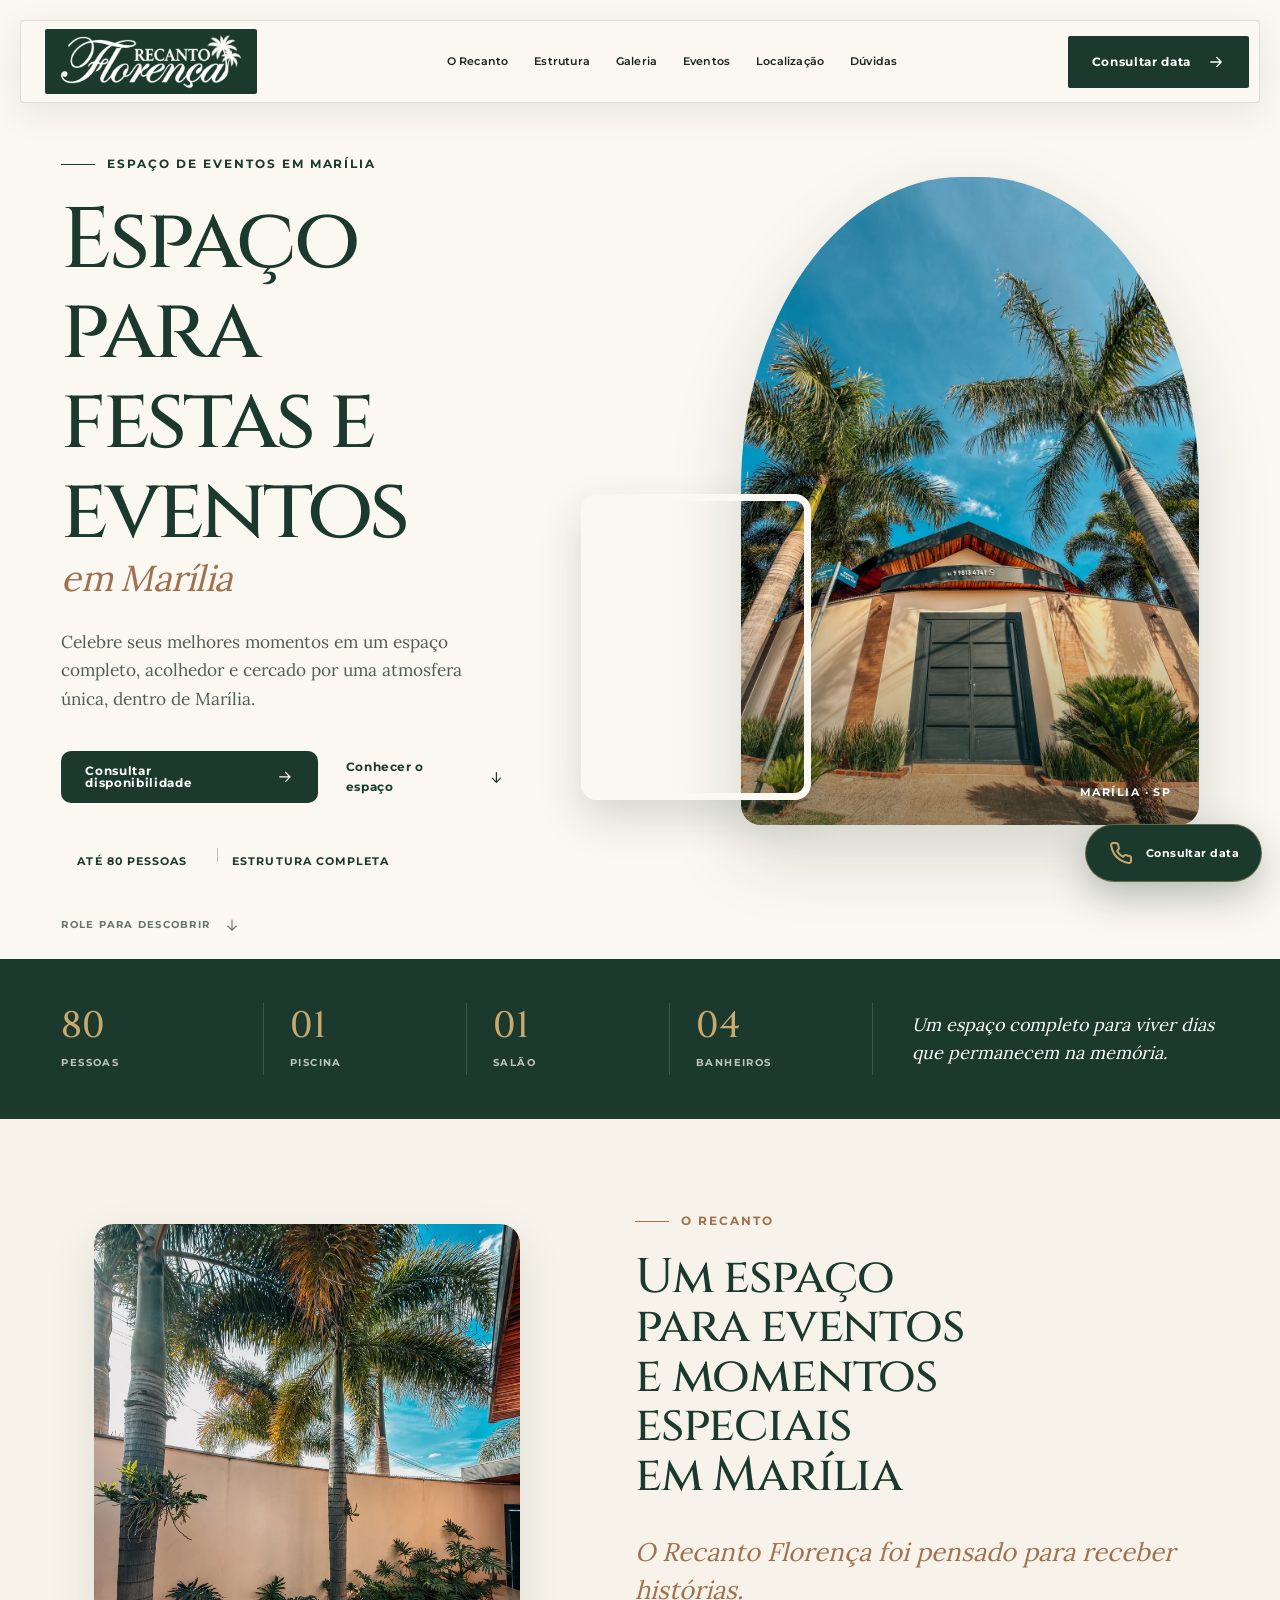
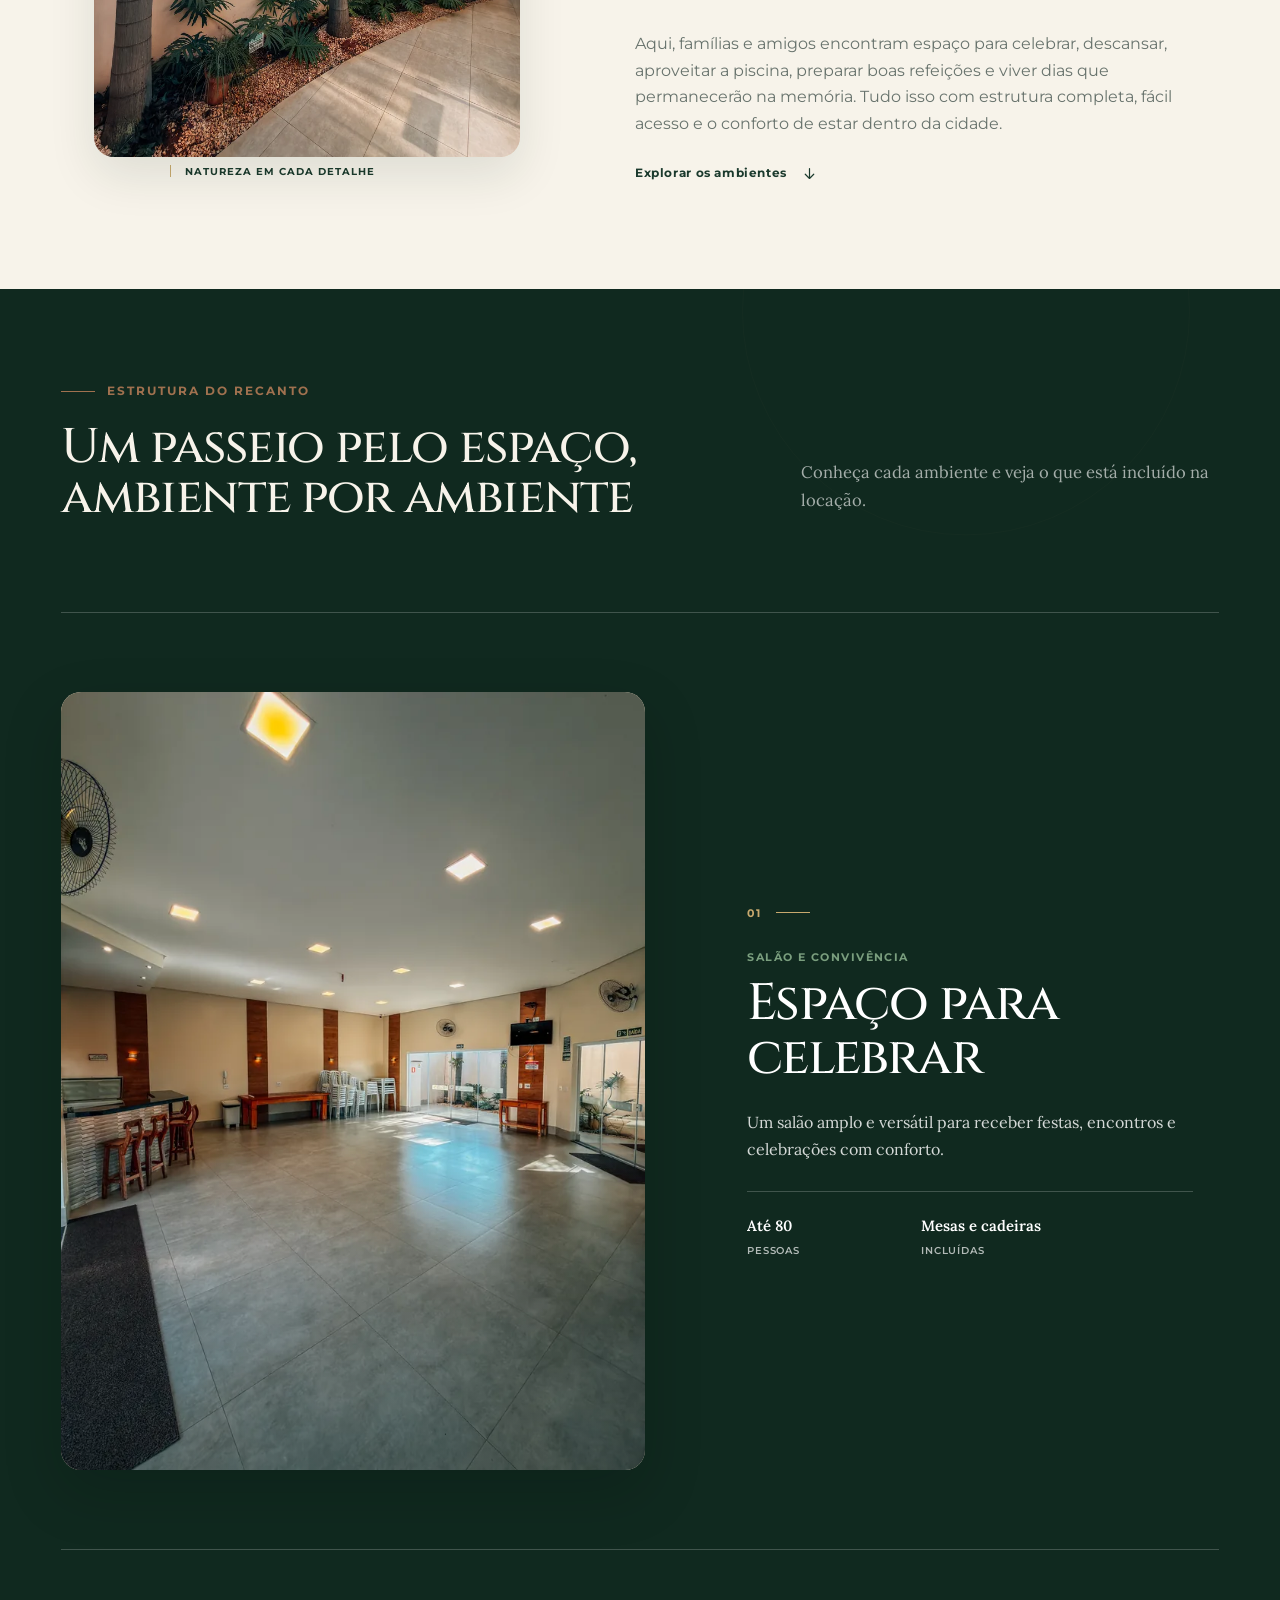
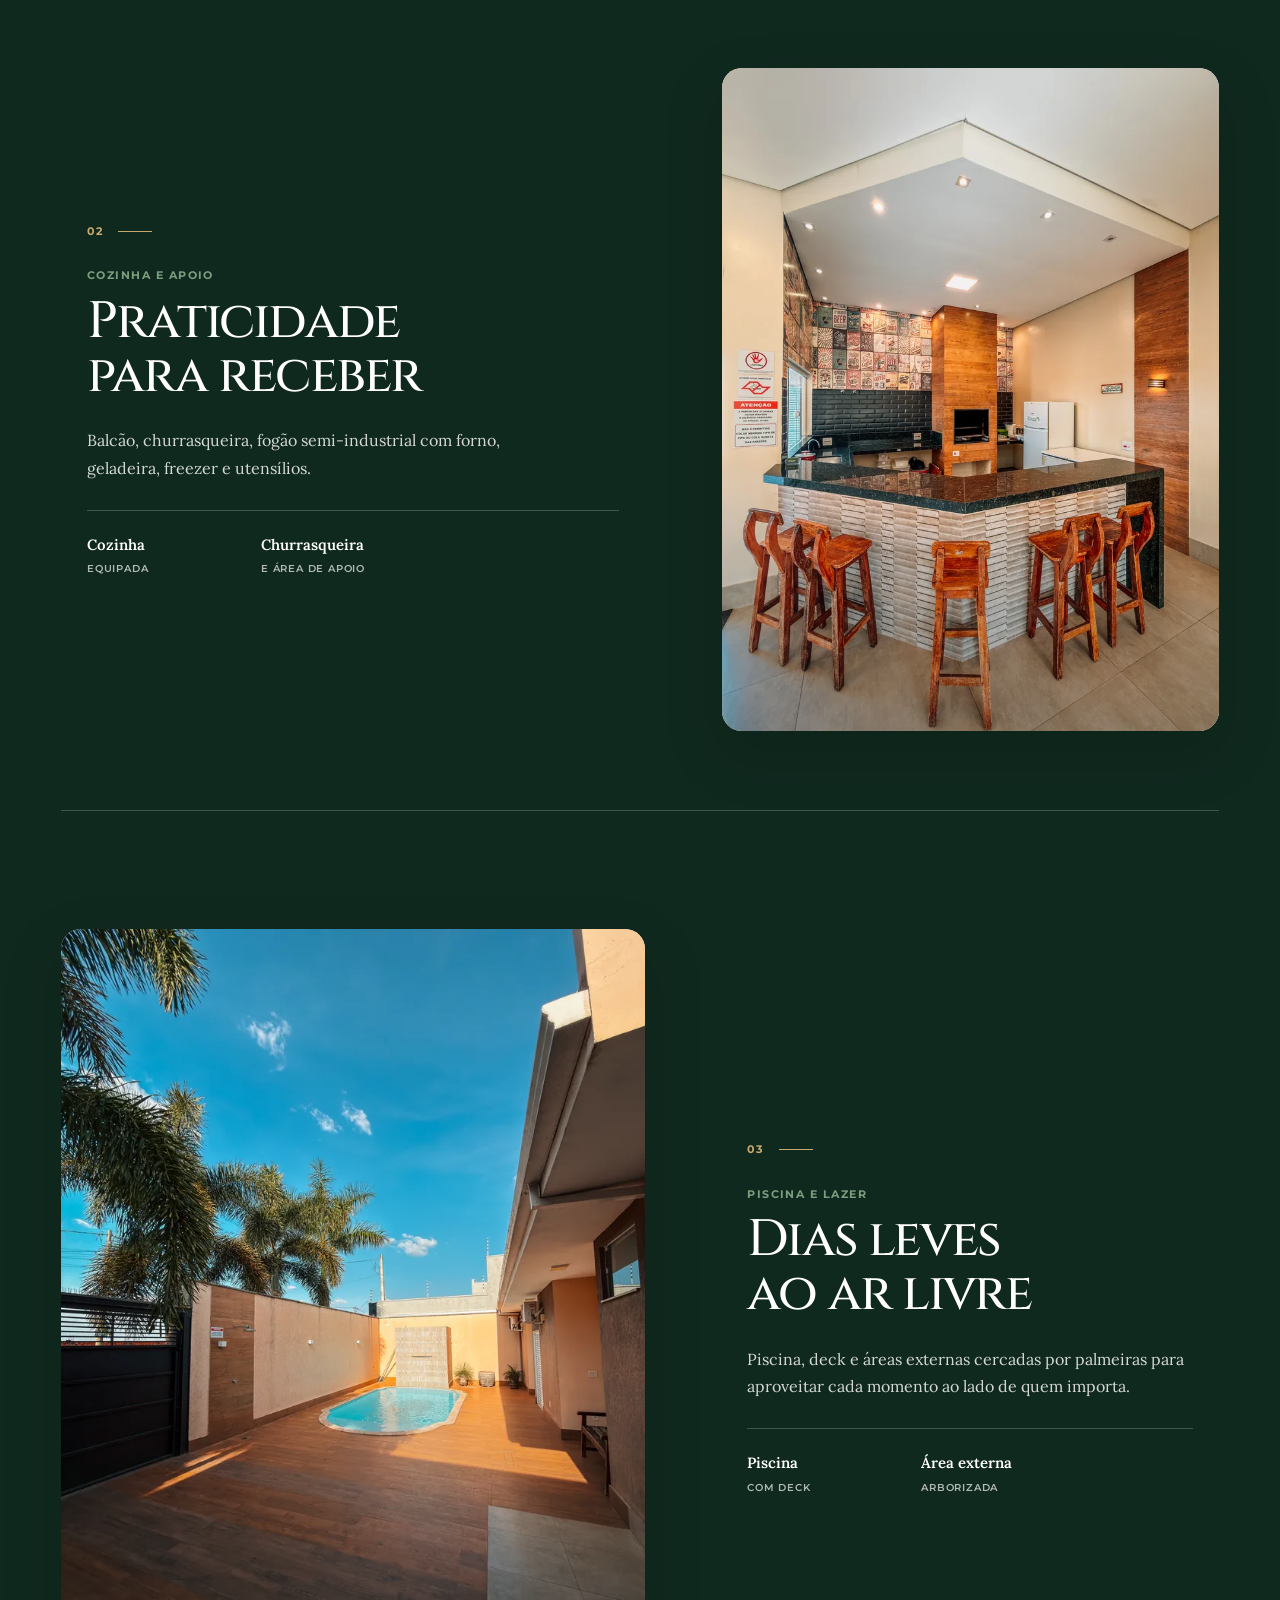
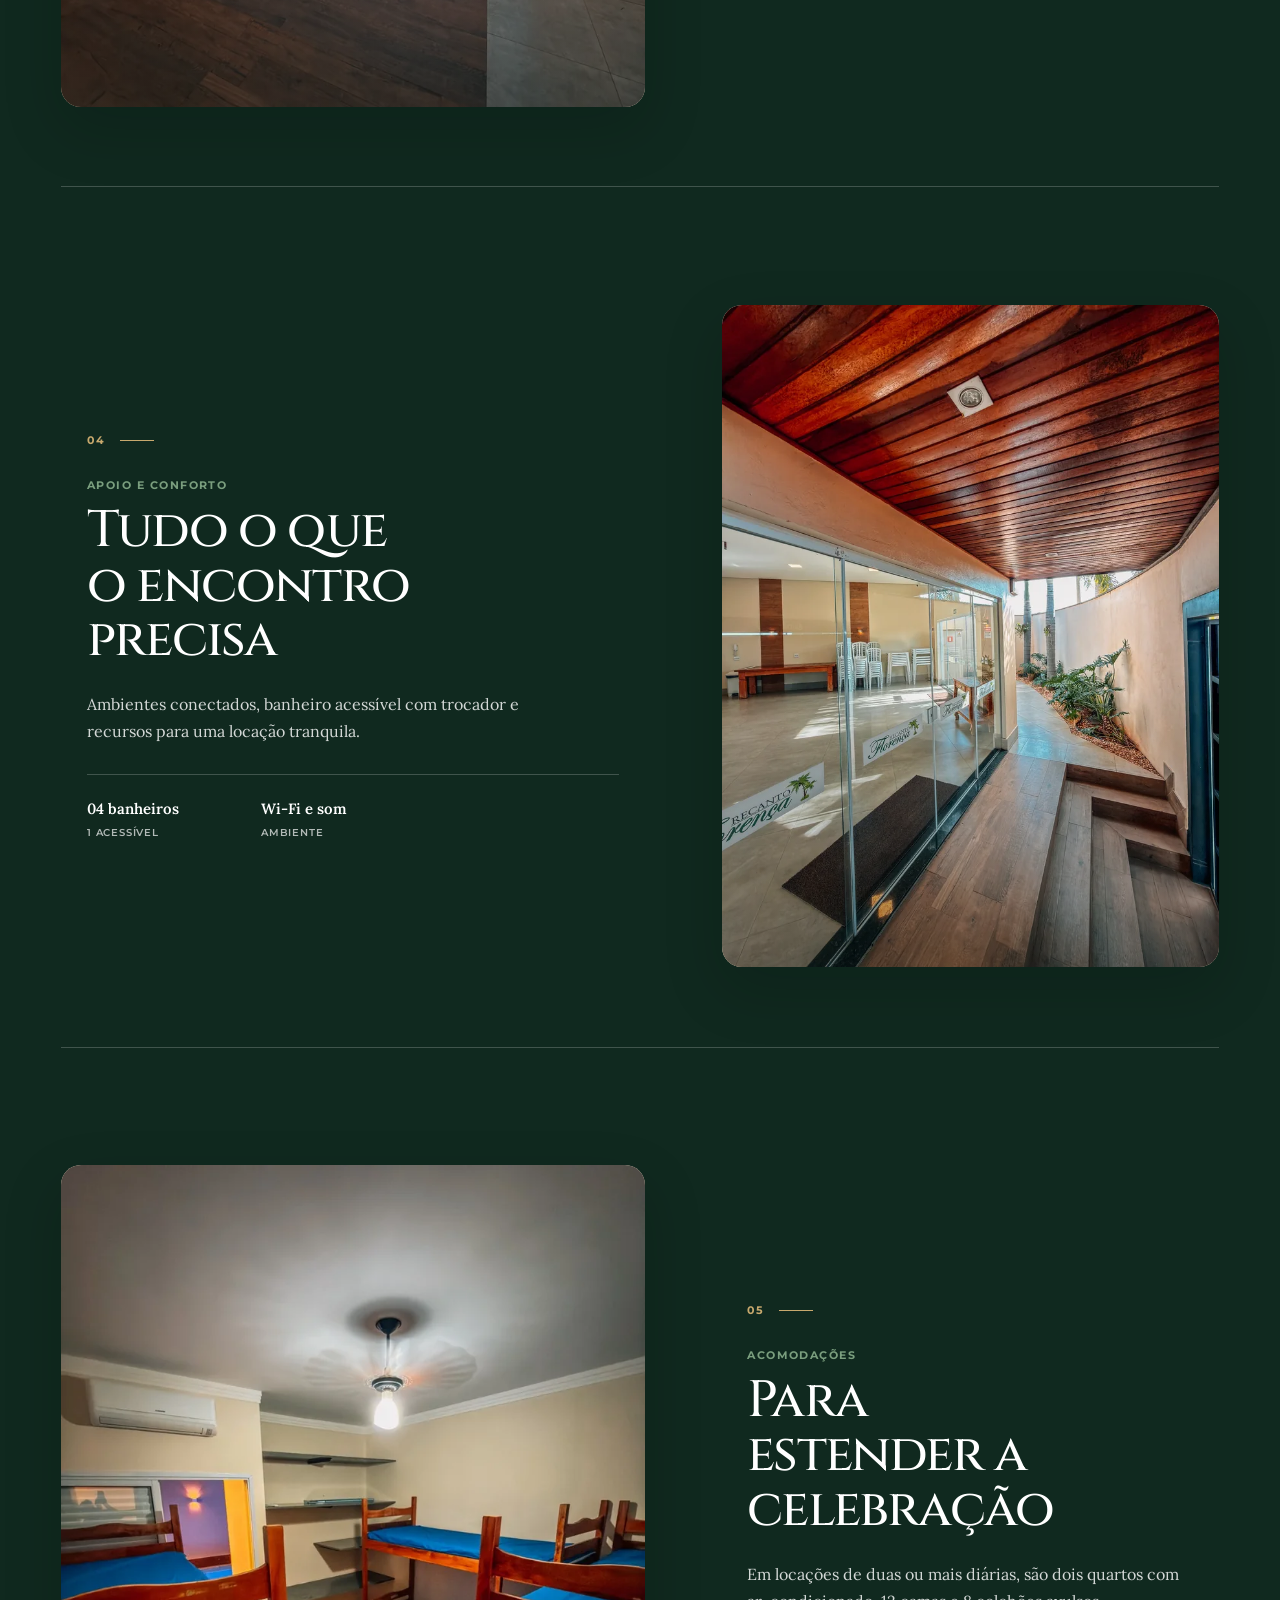
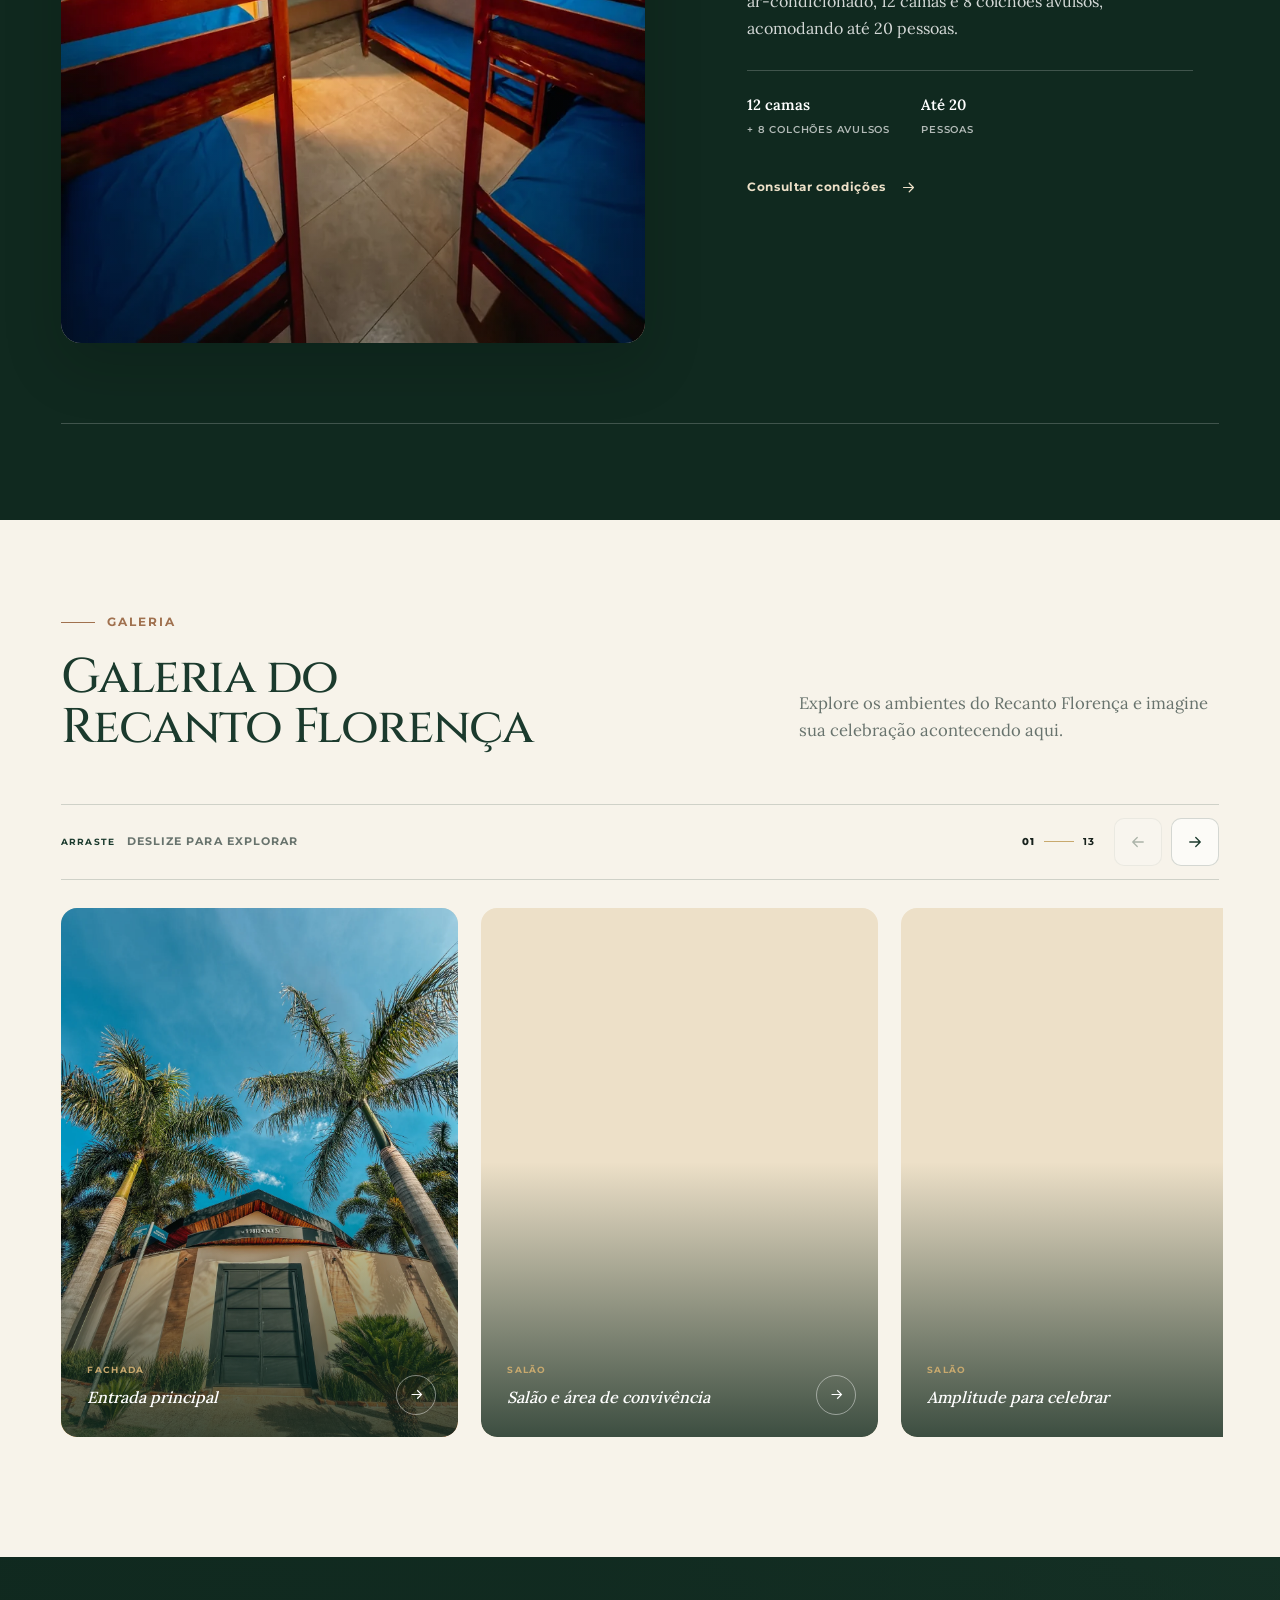
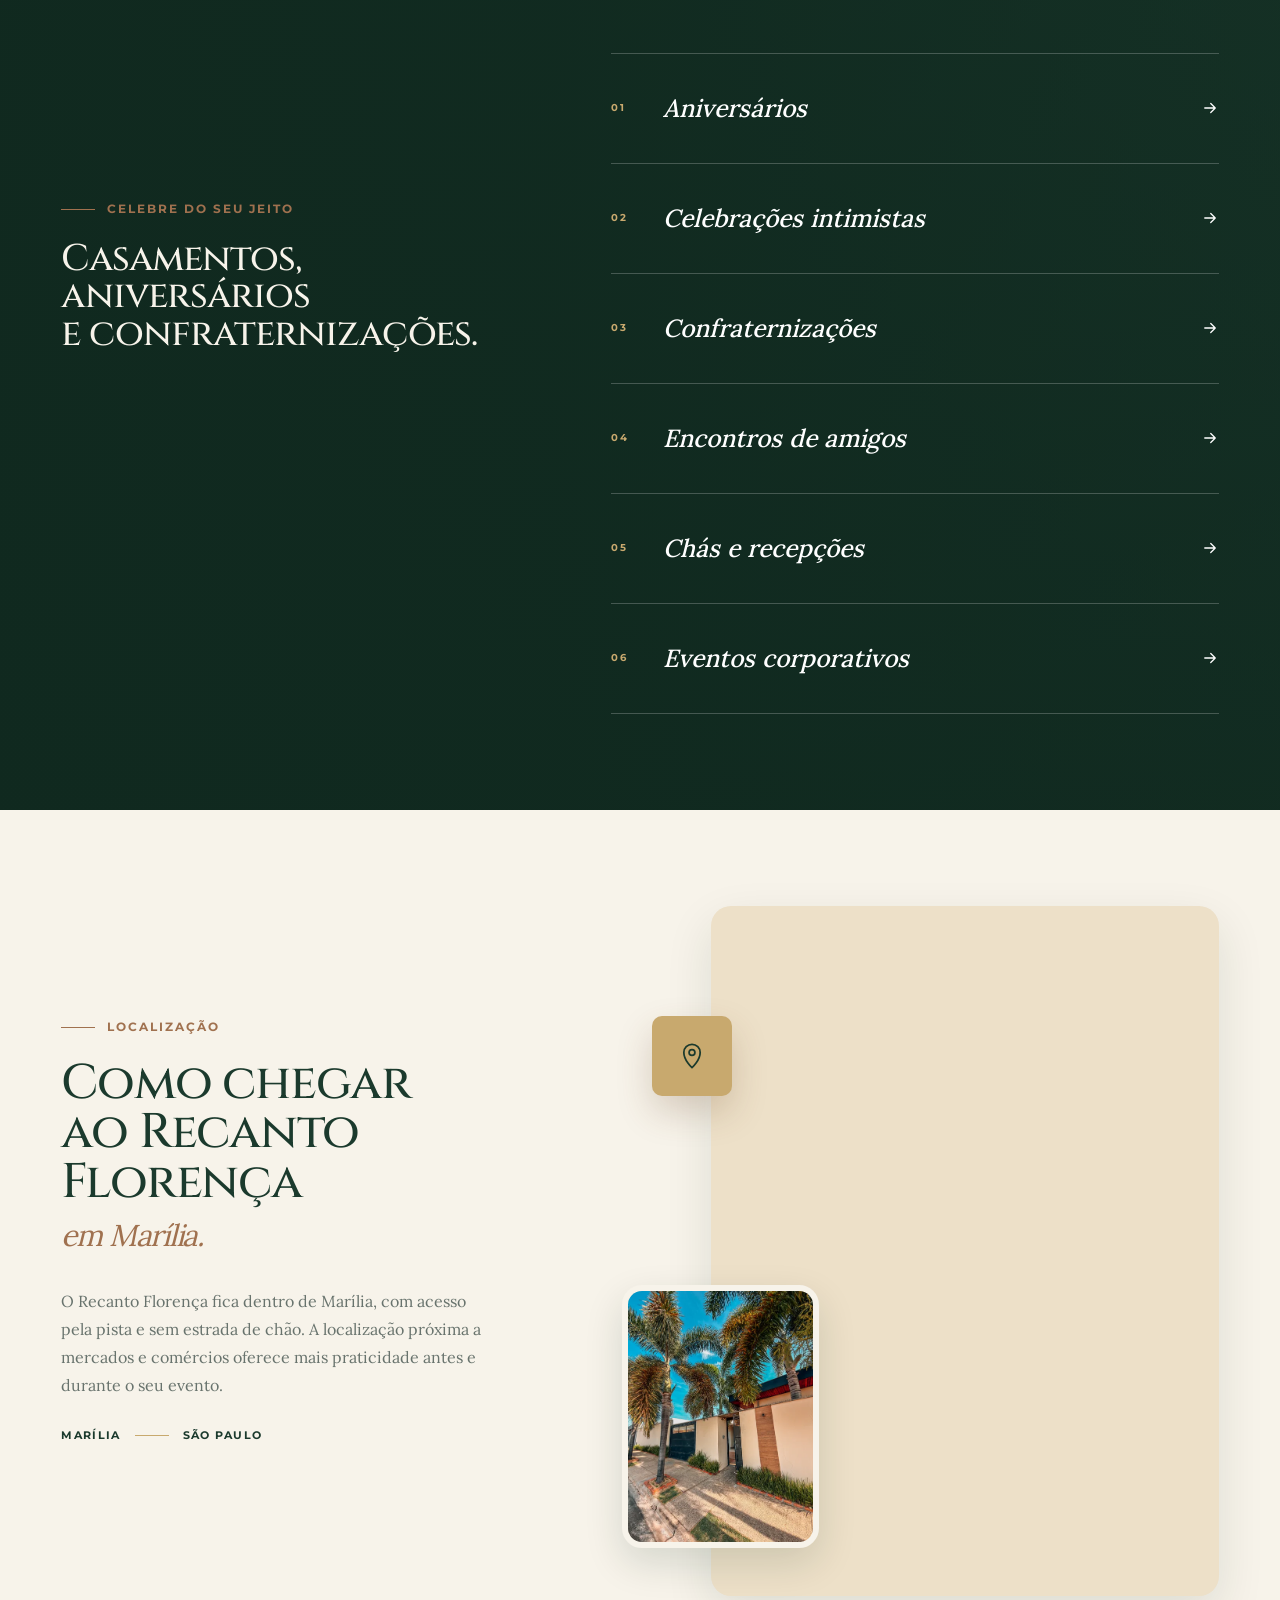
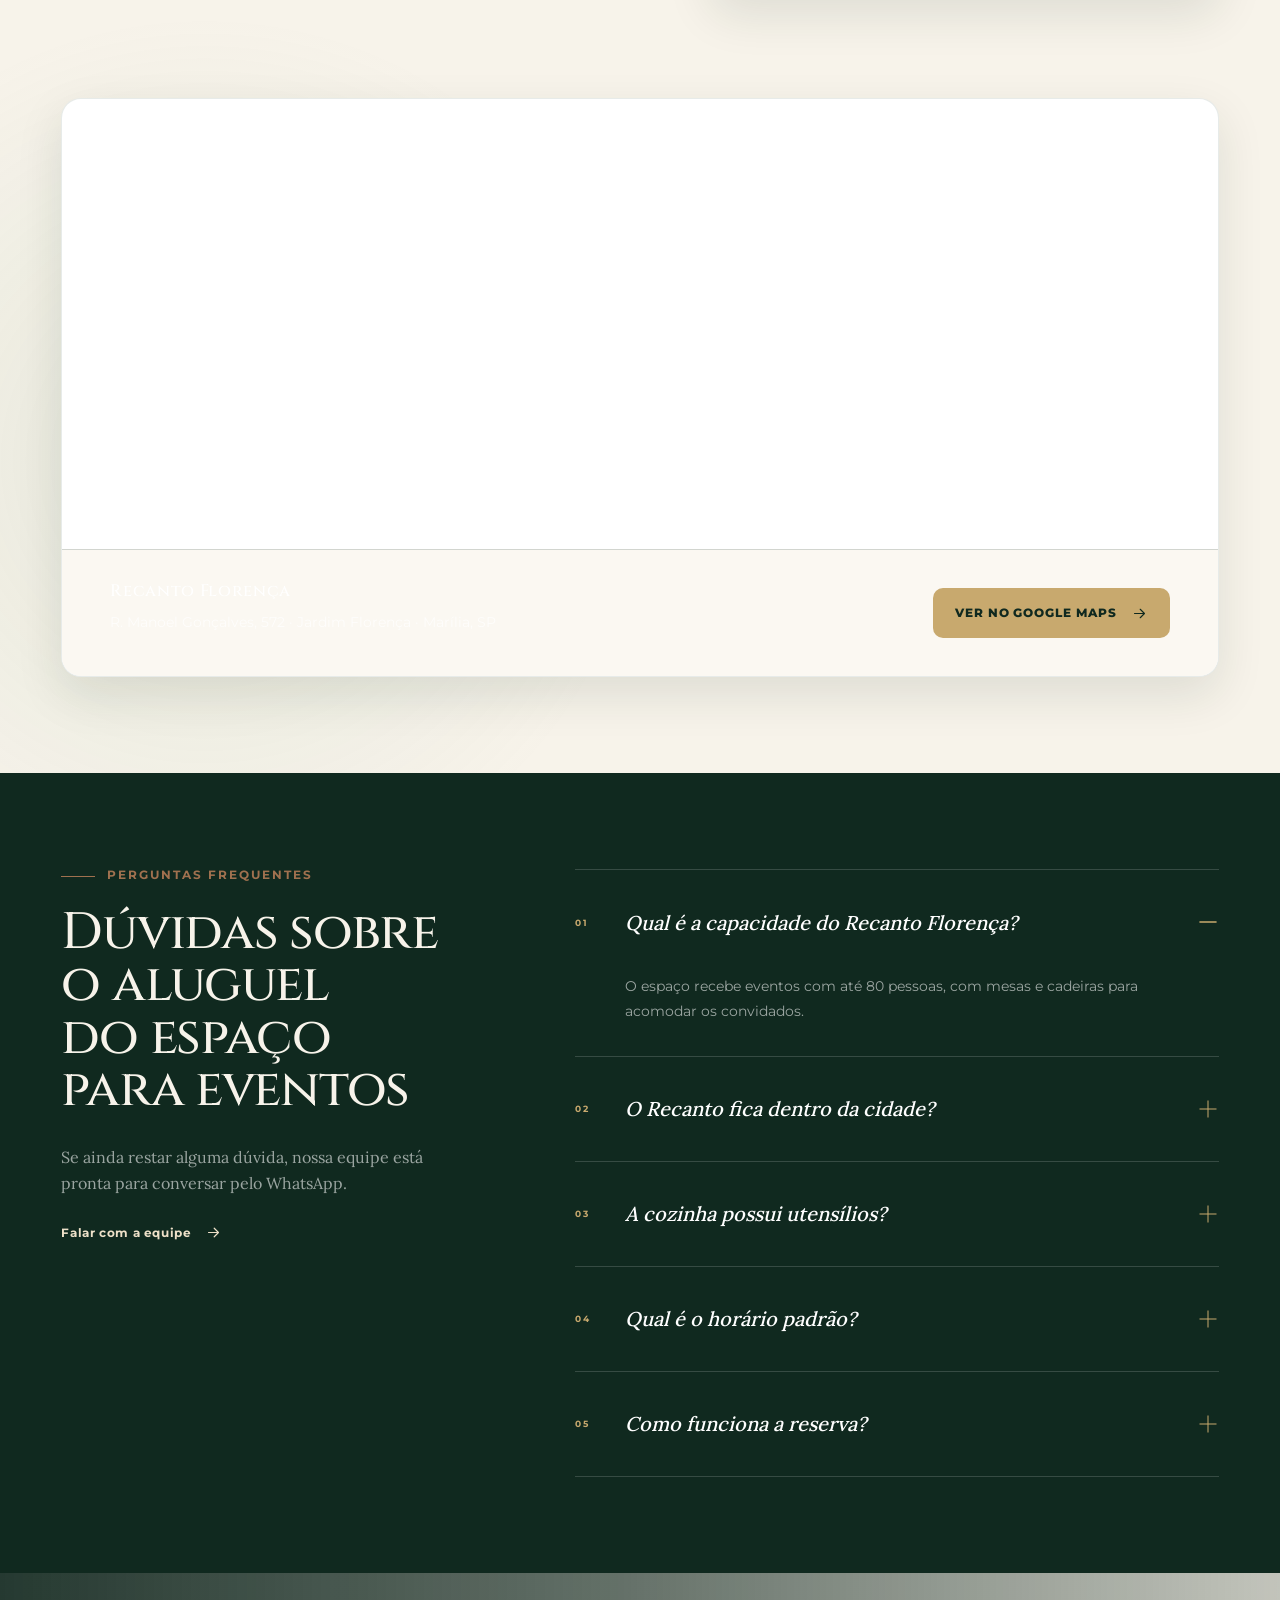
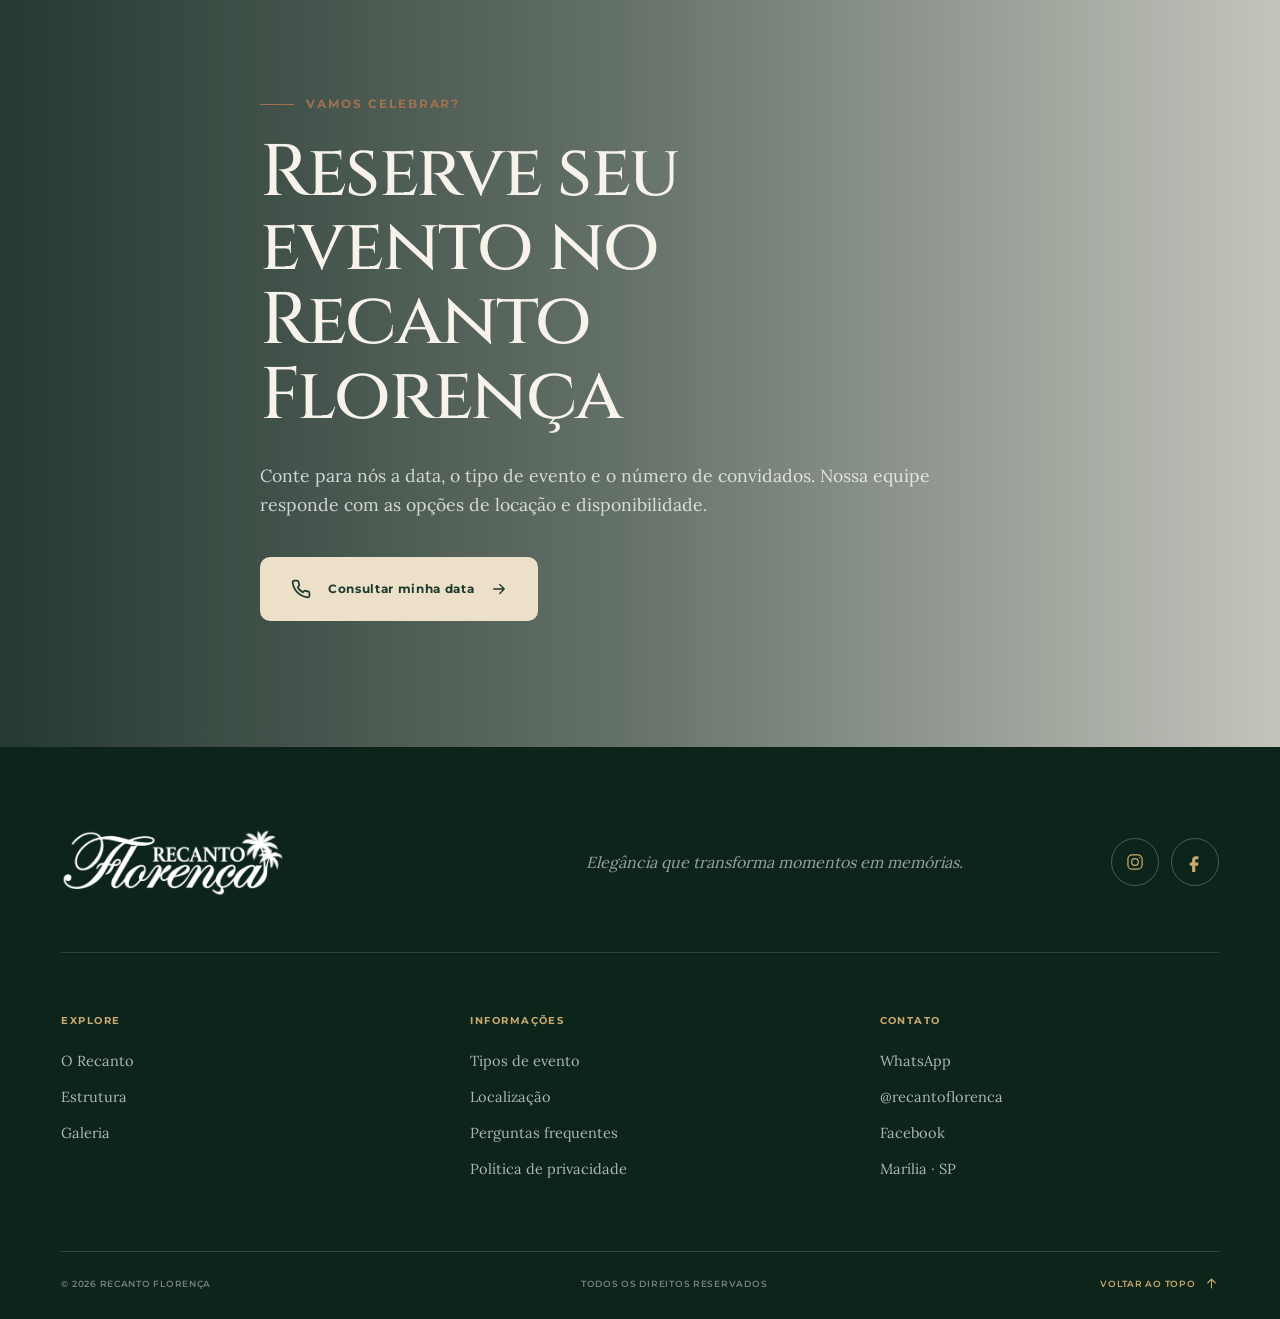
==== commit 4a5032c4: "fix(ui): publica cantos e textos responsivos" ====
--- a/index.html
+++ b/index.html
@@ -449,7 +449,7 @@
       <div class="section-shell events__inner">
         <div class="reveal events__heading">
           <p class="eyebrow eyebrow--gold"><span></span>Celebre do seu jeito</p>
-          <h2 id="events-title">Casamentos, aniversários<br>e confraternizações.</h2>
+          <h2 id="events-title">Casamentos, aniversários e confraternizações.</h2>
         </div>
         <div class="event-list">
           <div class="reveal event-list__item"><span>01</span><h3>Aniversários</h3><svg viewBox="0 0 24 24" aria-hidden="true"><path d="M5 12h13M13 6l6 6-6 6"></path></svg></div>
--- a/assets/css/editorial-polish.css
+++ b/assets/css/editorial-polish.css
@@ -9,6 +9,9 @@
   --shadow: 0 18px 48px rgba(16, 41, 31, 0.11);
   --editorial-line: rgba(27, 58, 45, 0.18);
   --editorial-line-light: rgba(255, 255, 255, 0.2);
+  --editorial-radius-large: 20px;
+  --editorial-radius-medium: 16px;
+  --editorial-radius-small: 10px;
 }
 
 main section[id] {
@@ -31,7 +34,7 @@
 }
 
 .button {
-  border-radius: 3px;
+  border-radius: var(--editorial-radius-small);
   box-shadow: none;
   letter-spacing: 0.055em;
 }
@@ -90,18 +93,18 @@
 }
 
 .hero__photo-main {
-  border-radius: 48% 48% 3px 3px;
+  border-radius: 48% 48% var(--editorial-radius-large) var(--editorial-radius-large);
   box-shadow: 0 28px 72px rgba(16, 41, 31, 0.17);
 }
 
 .hero__photo-secondary {
   border: 7px solid var(--cream-pale);
-  border-radius: 3px;
+  border-radius: var(--editorial-radius-medium);
   box-shadow: 0 18px 44px rgba(16, 41, 31, 0.16);
 }
 
 .hero__location {
-  border-radius: 2px;
+  border-radius: var(--editorial-radius-small);
   box-shadow: none;
 }
 
@@ -138,7 +141,7 @@
 }
 
 .manifesto__image {
-  border-radius: 3px;
+  border-radius: var(--editorial-radius-large);
   box-shadow: var(--shadow);
 }
 
@@ -181,7 +184,7 @@
 
 .experience-step__media {
   min-height: clamp(360px, 46vw, 610px);
-  border-radius: 3px;
+  border-radius: var(--editorial-radius-large);
   box-shadow: 0 22px 58px rgba(3, 16, 11, 0.2);
 }
 
@@ -244,28 +247,28 @@
 }
 
 .gallery-carousel__controls button {
-  border-radius: 2px;
+  border-radius: var(--editorial-radius-small);
   box-shadow: none;
 }
 
 .gallery-item button {
-  border-radius: 3px;
+  border-radius: var(--editorial-radius-medium);
   box-shadow: none;
 }
 
 .gallery-item__overlay {
-  border-radius: 0 0 3px 3px;
+  border-radius: 0 0 var(--editorial-radius-medium) var(--editorial-radius-medium);
 }
 
 .gallery-item__overlay > span {
-  border-radius: 2px;
+  border-radius: var(--editorial-radius-small);
 }
 
 /* Localização: o mapa vira parte da narrativa e perde a moldura de widget. */
 .location__image-main,
 .location__image-detail,
 .location-map {
-  border-radius: 3px;
+  border-radius: var(--editorial-radius-large);
 }
 
 .location__image-main,
@@ -281,7 +284,7 @@
 .location__tag,
 .location__pin,
 .map-link {
-  border-radius: 2px;
+  border-radius: var(--editorial-radius-small);
 }
 
 .location-map__footer {
@@ -300,7 +303,7 @@
 }
 
 .reviews__demo {
-  border-radius: 2px;
+  border-radius: var(--editorial-radius-small);
 }
 
 .reviews-track {
@@ -309,11 +312,10 @@
 
 .review-card {
   min-height: 0;
-  padding: 30px 0 6px;
-  border: 0;
-  border-top: 1px solid var(--editorial-line);
-  border-radius: 0;
-  background: transparent;
+  padding: clamp(24px, 3vw, 34px);
+  border: 1px solid var(--editorial-line);
+  border-radius: var(--editorial-radius-medium);
+  background: rgba(255, 255, 255, 0.72);
   box-shadow: none;
 }
 
@@ -329,7 +331,7 @@
 
 .review-card__more,
 .review-card__source {
-  border-radius: 0;
+  border-radius: 6px;
 }
 
 .review-card__footer {
@@ -339,7 +341,16 @@
 }
 
 .reviews__all-link {
-  border-radius: 2px;
+  border-radius: var(--editorial-radius-small);
+}
+
+/* Títulos longos quebram de acordo com o espaço real, sem palavras cortadas. */
+.events__heading h2 {
+  max-width: 100%;
+  font-size: clamp(2.1rem, 2.9vw, 3.25rem);
+  text-wrap: balance;
+  overflow-wrap: normal;
+  word-break: normal;
 }
 
 /* Encerramento com hierarquia de anúncio editorial, não banner genérico. */
@@ -370,7 +381,7 @@
 .privacy-hero__panel,
 .privacy-content__card,
 .privacy-contact {
-  border-radius: 3px;
+  border-radius: var(--editorial-radius-medium);
 }
 
 .privacy-hero__panel,
@@ -413,6 +424,17 @@
   }
 }
 
+@media (min-width: 721px) and (max-width: 1180px) {
+  .events__inner {
+    grid-template-columns: 1fr;
+  }
+
+  .events__heading {
+    position: static;
+    margin-bottom: 52px;
+  }
+}
+
 @media (max-width: 720px) {
   :root {
     --section: 70px;
@@ -456,7 +478,7 @@
   }
 
   .hero__photo-main {
-    border-radius: 45% 45% 2px 2px;
+    border-radius: 45% 45% var(--editorial-radius-medium) var(--editorial-radius-medium);
   }
 
   .hero__photo-secondary {
@@ -491,7 +513,7 @@
 
   .experience-step__media {
     min-height: clamp(280px, 105vw, 430px);
-    border-radius: 2px;
+    border-radius: var(--editorial-radius-medium);
   }
 
   .experience-step__content {
@@ -520,7 +542,14 @@
   }
 
   .gallery-item button {
-    border-radius: 2px;
+    border-radius: var(--editorial-radius-medium);
+  }
+
+  .events__heading h2 {
+    max-width: 100%;
+    font-size: clamp(1.75rem, 7.8vw, 2.8rem);
+    line-height: 1.05;
+    letter-spacing: -0.035em;
   }
 
   .location__grid {
@@ -544,7 +573,7 @@
 
   .review-card {
     flex-basis: min(84vw, 410px);
-    padding-top: 24px;
+    padding: 24px;
   }
 
   .final-cta__content {
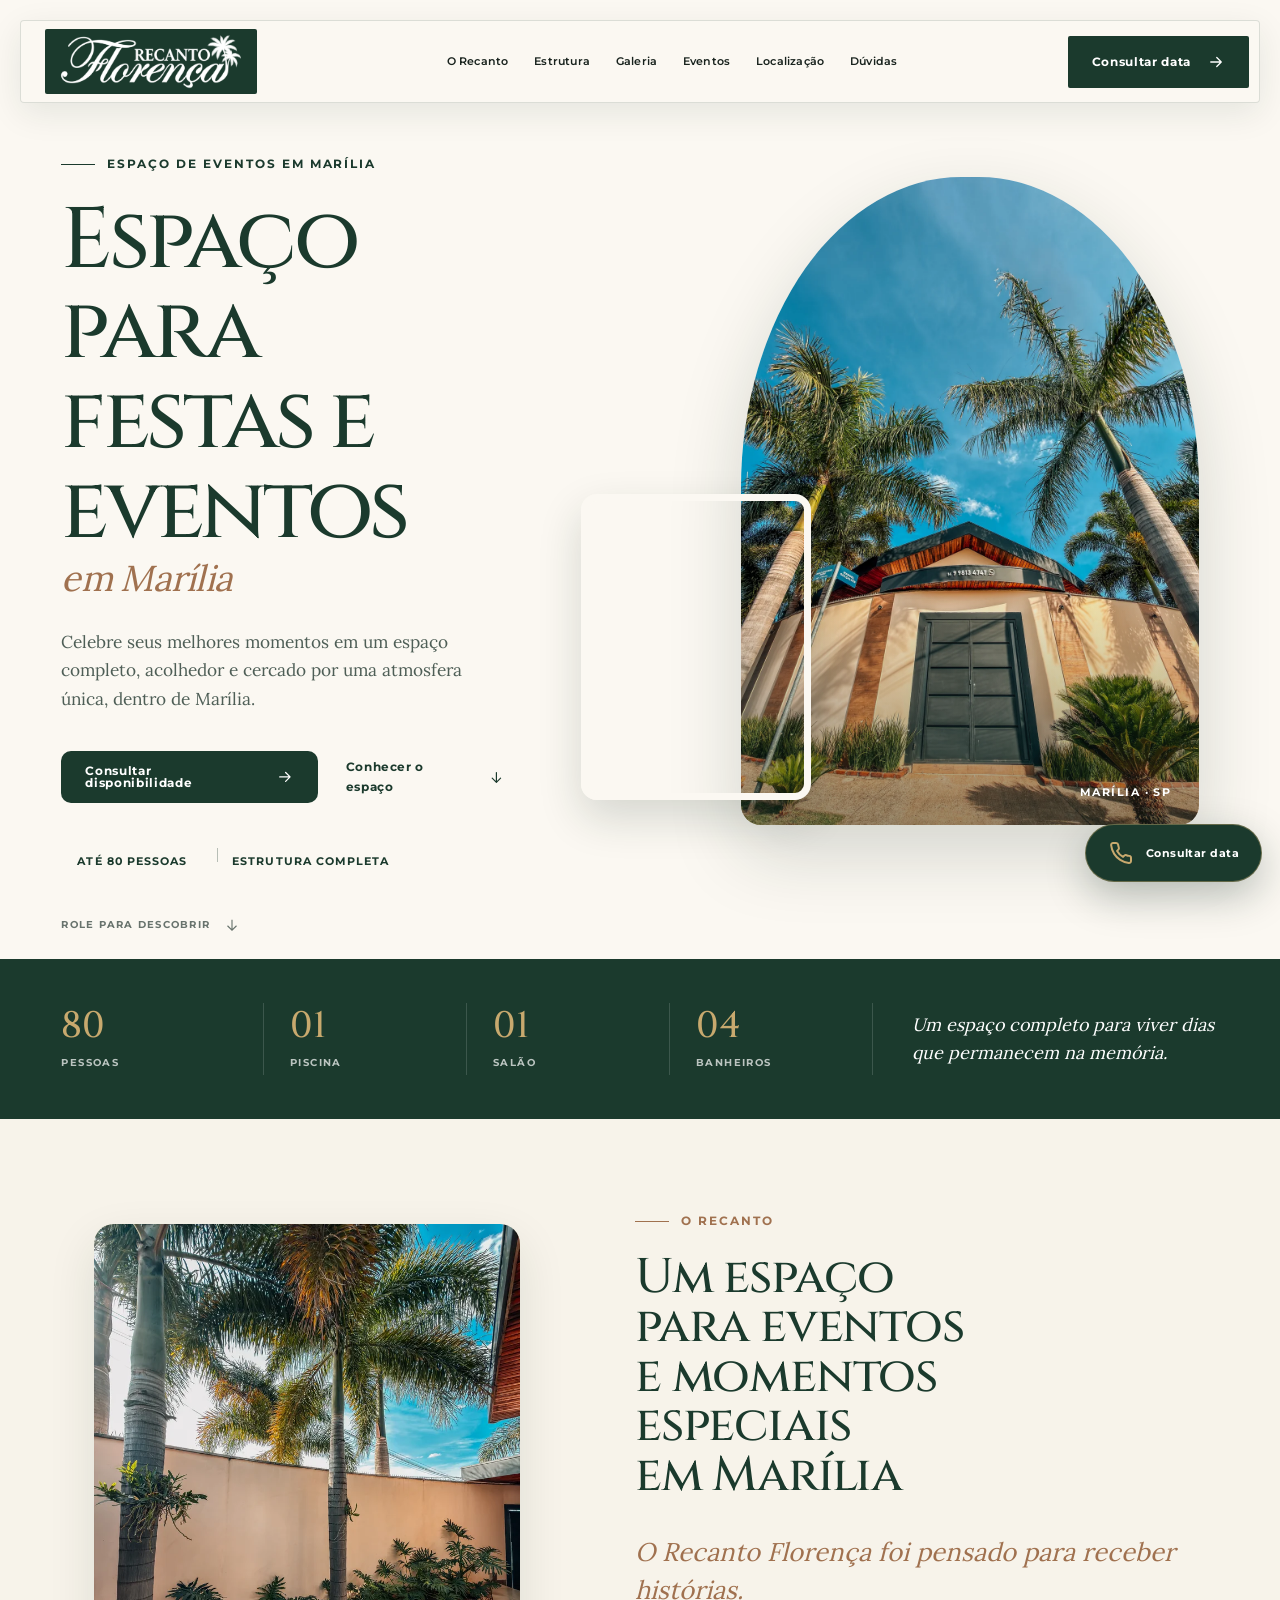
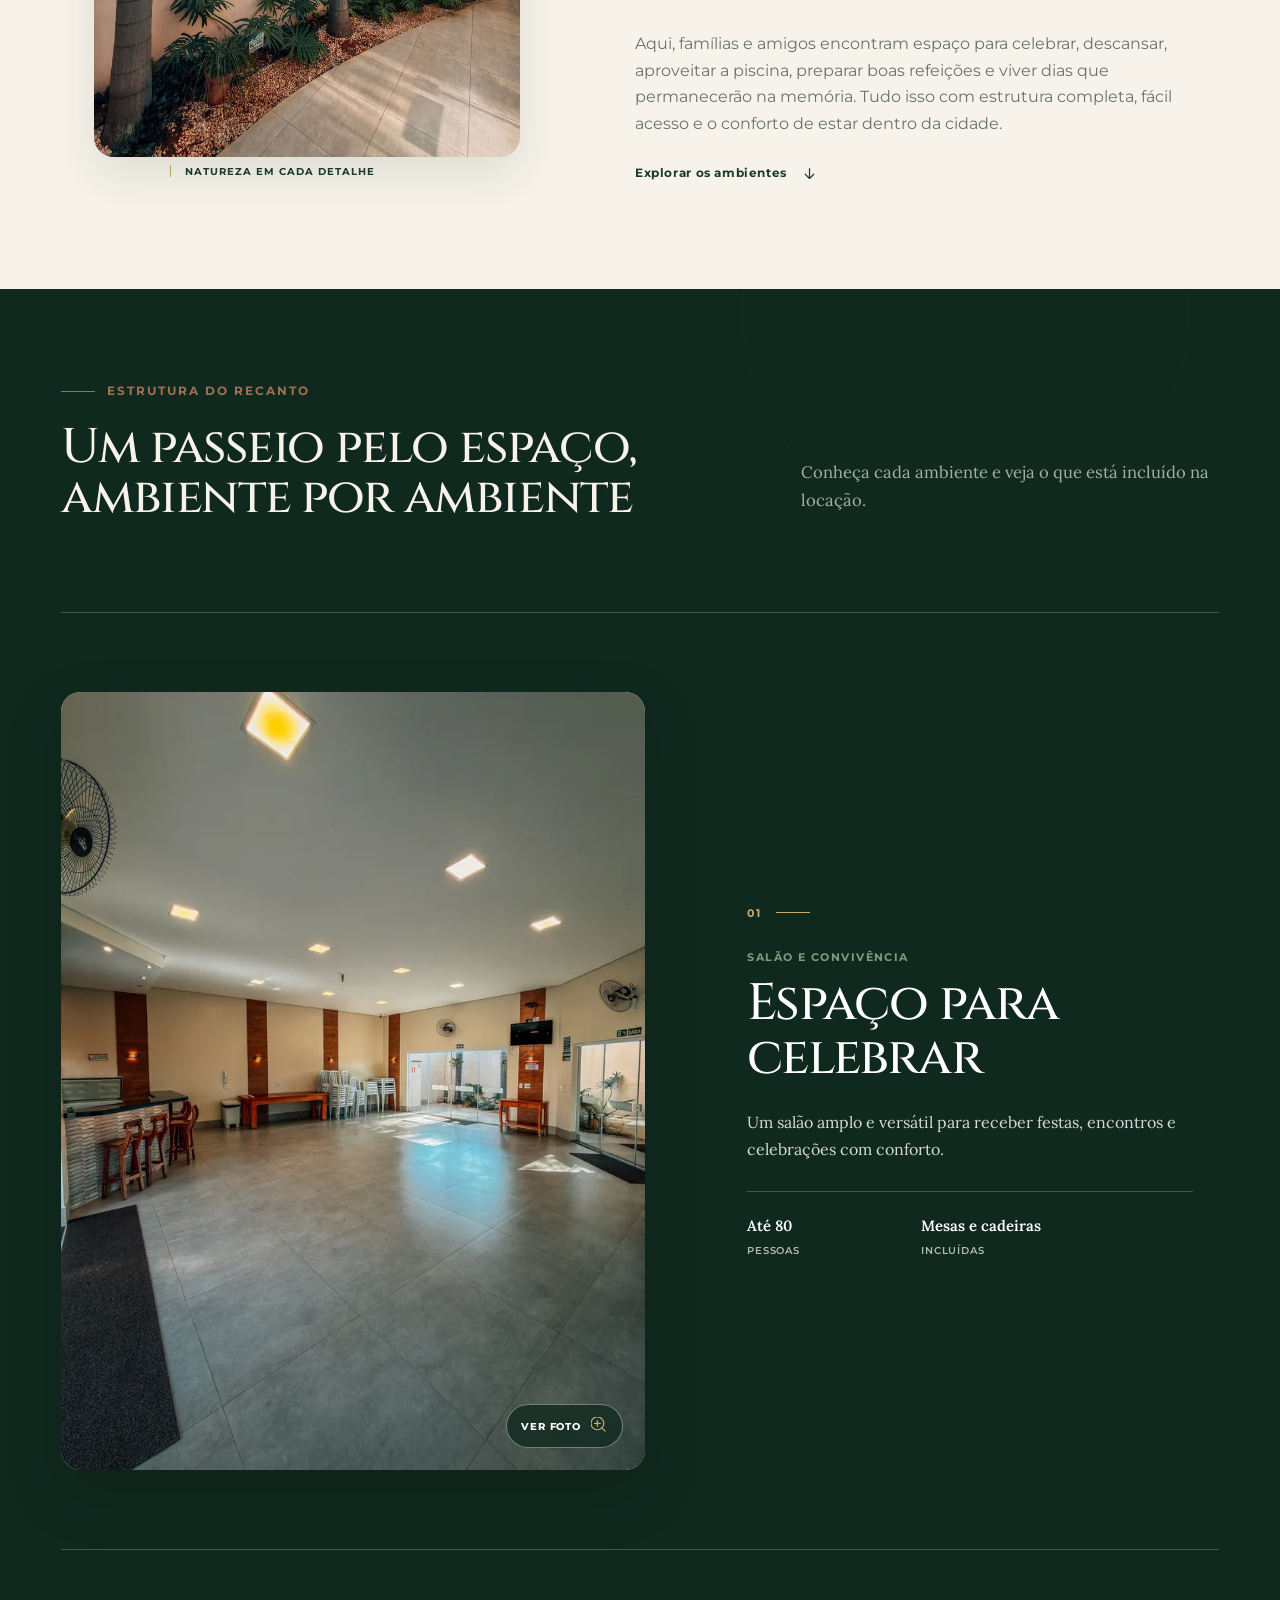
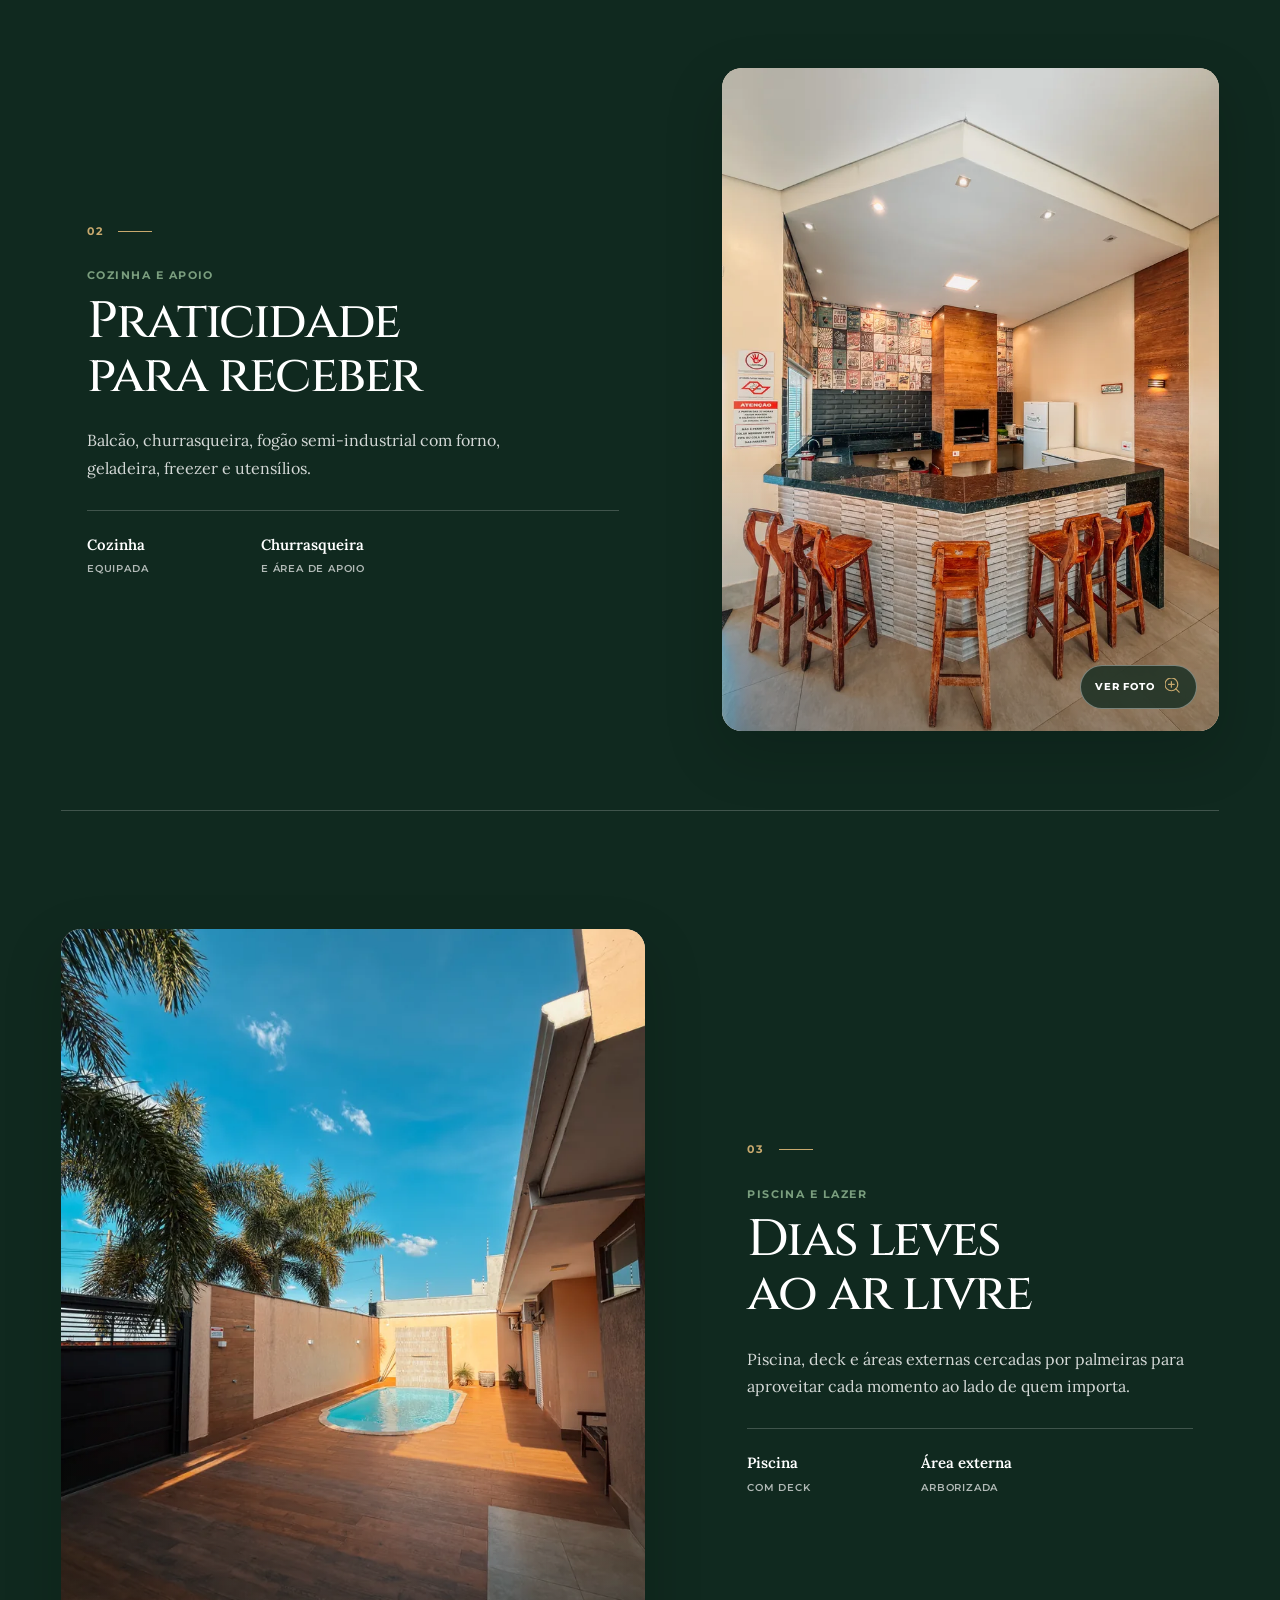
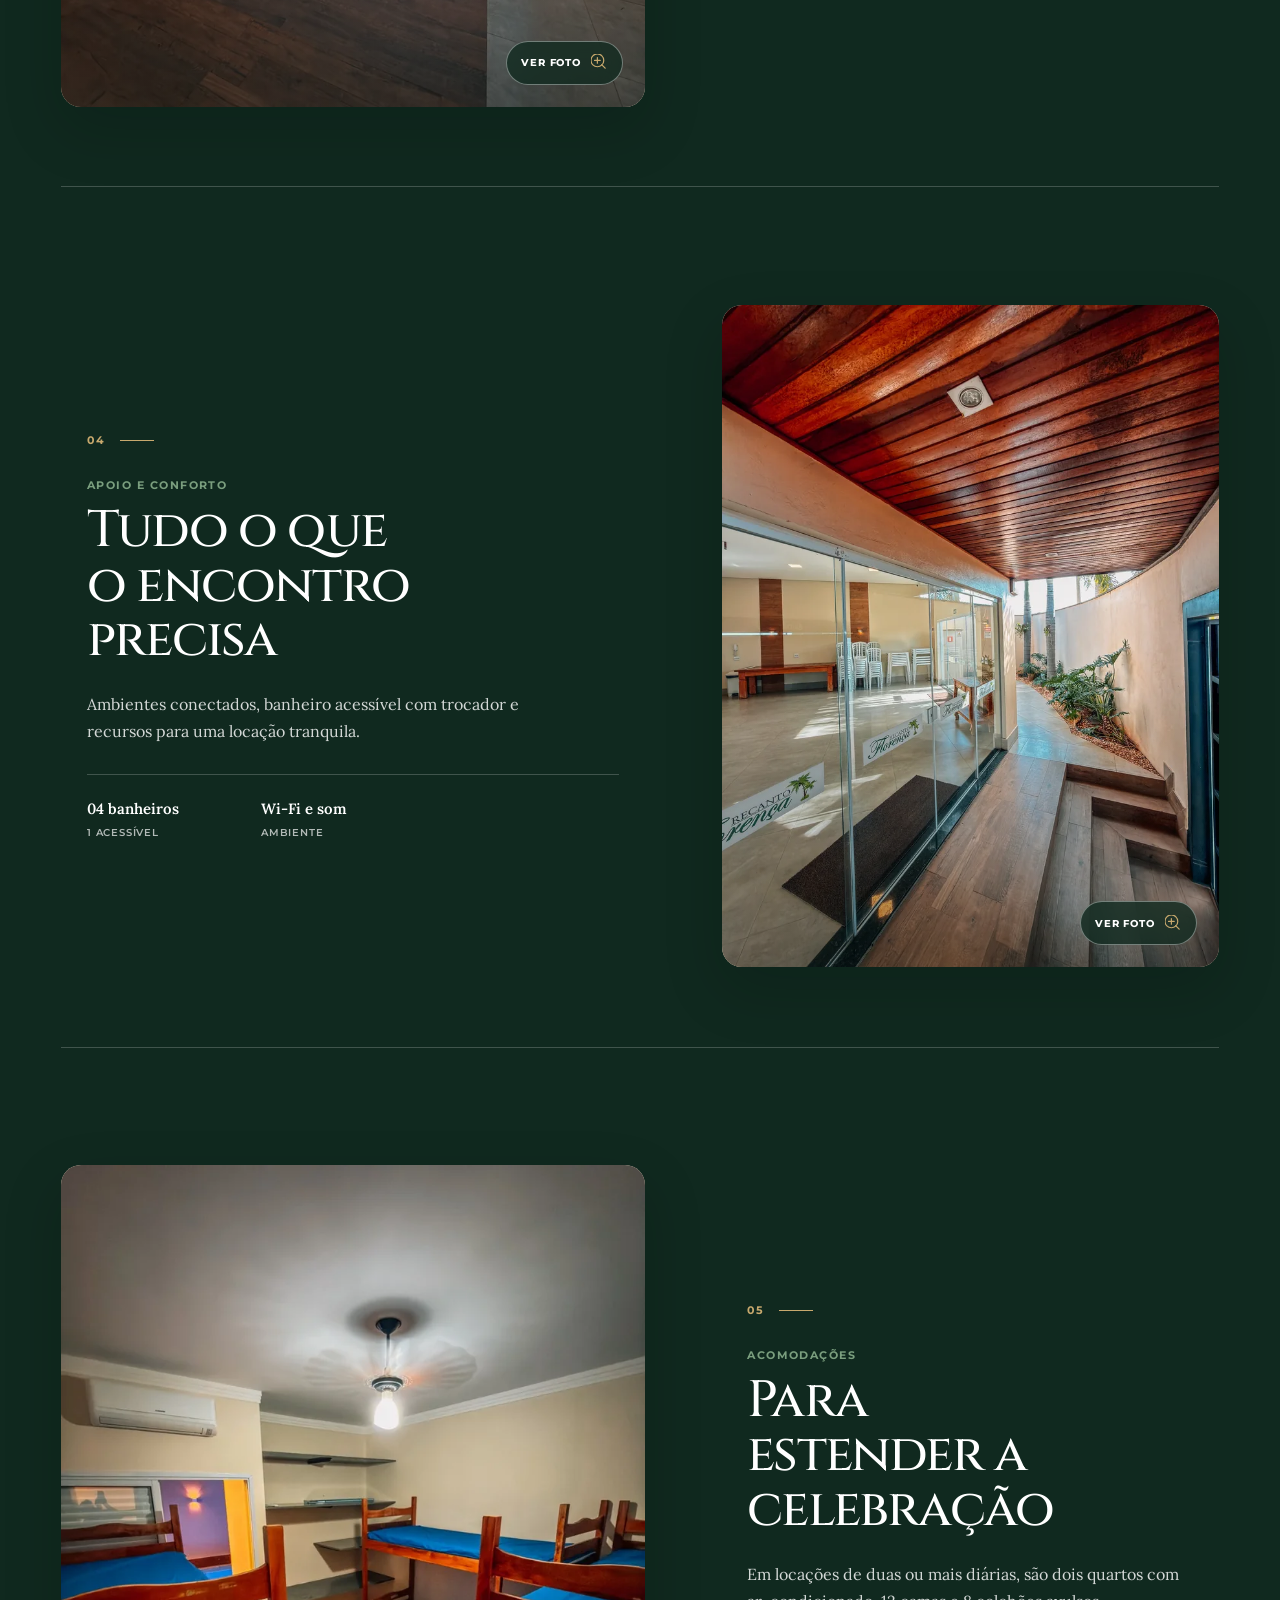
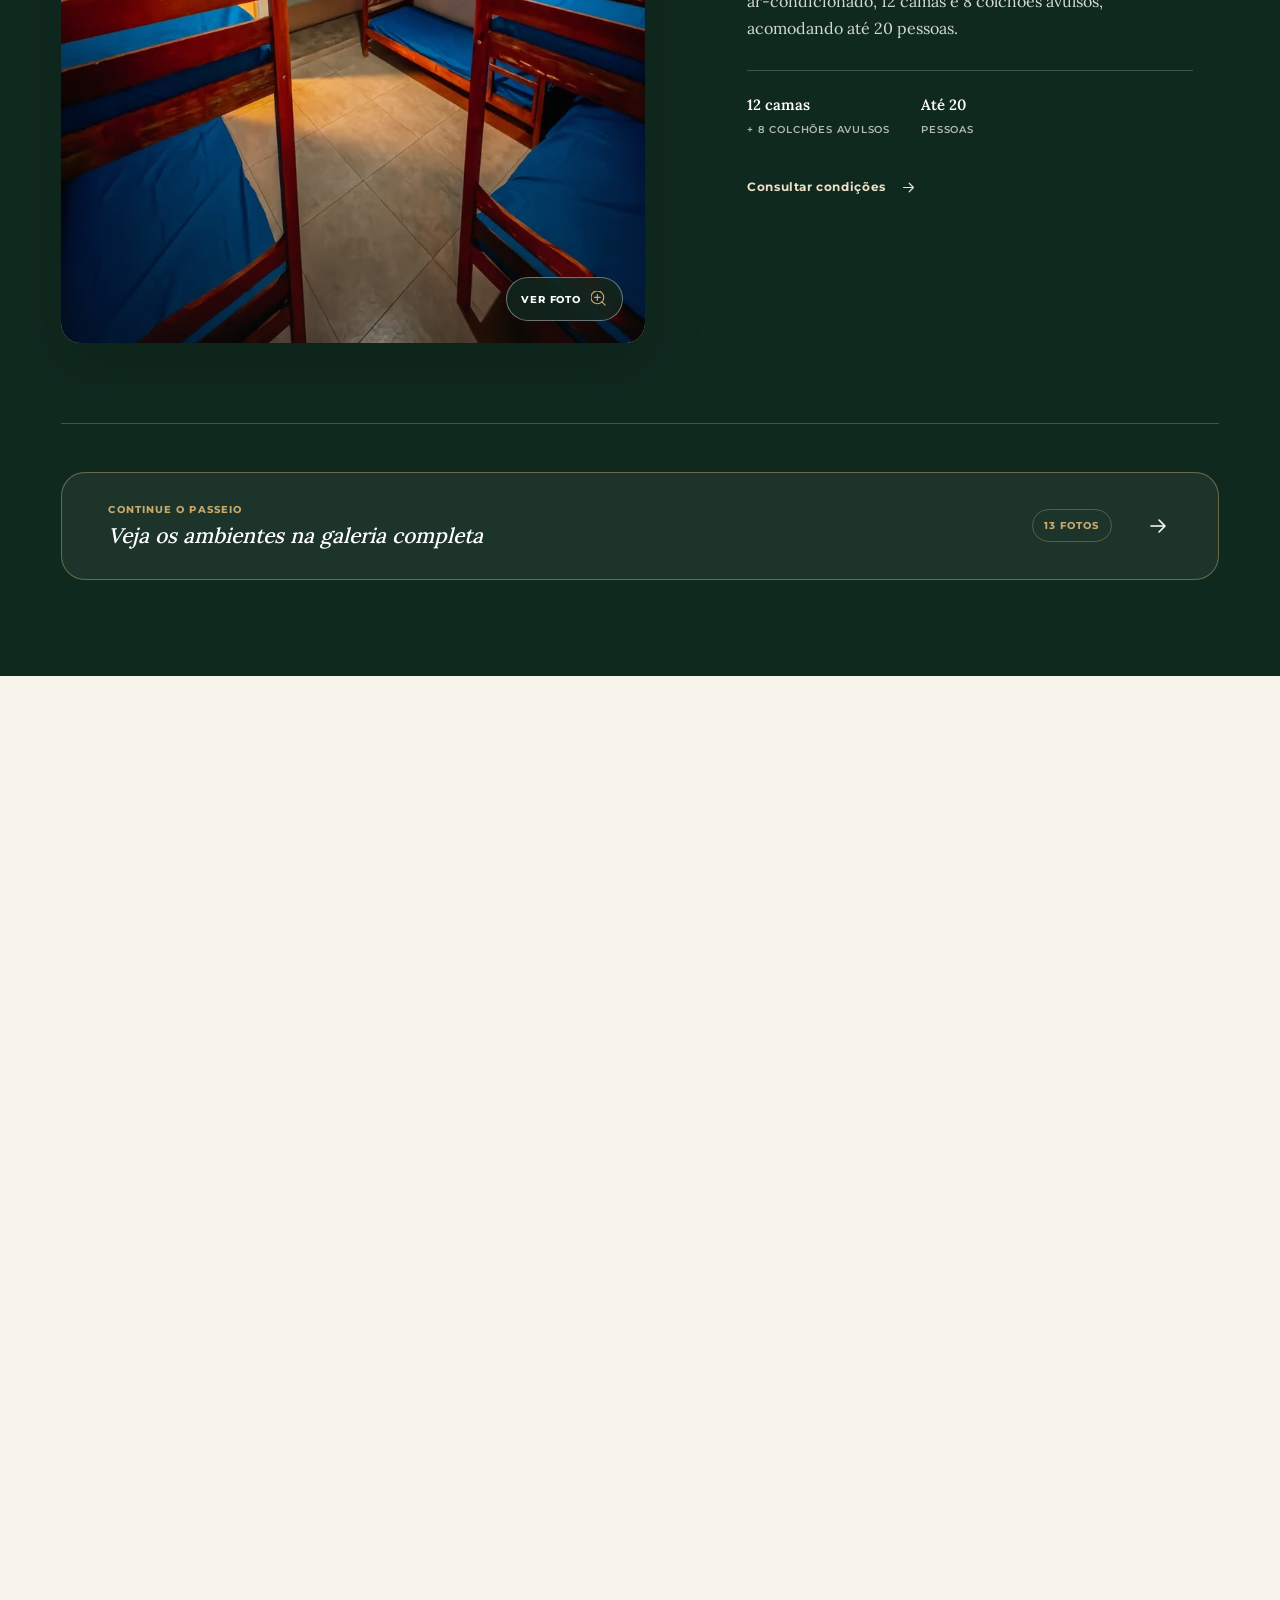
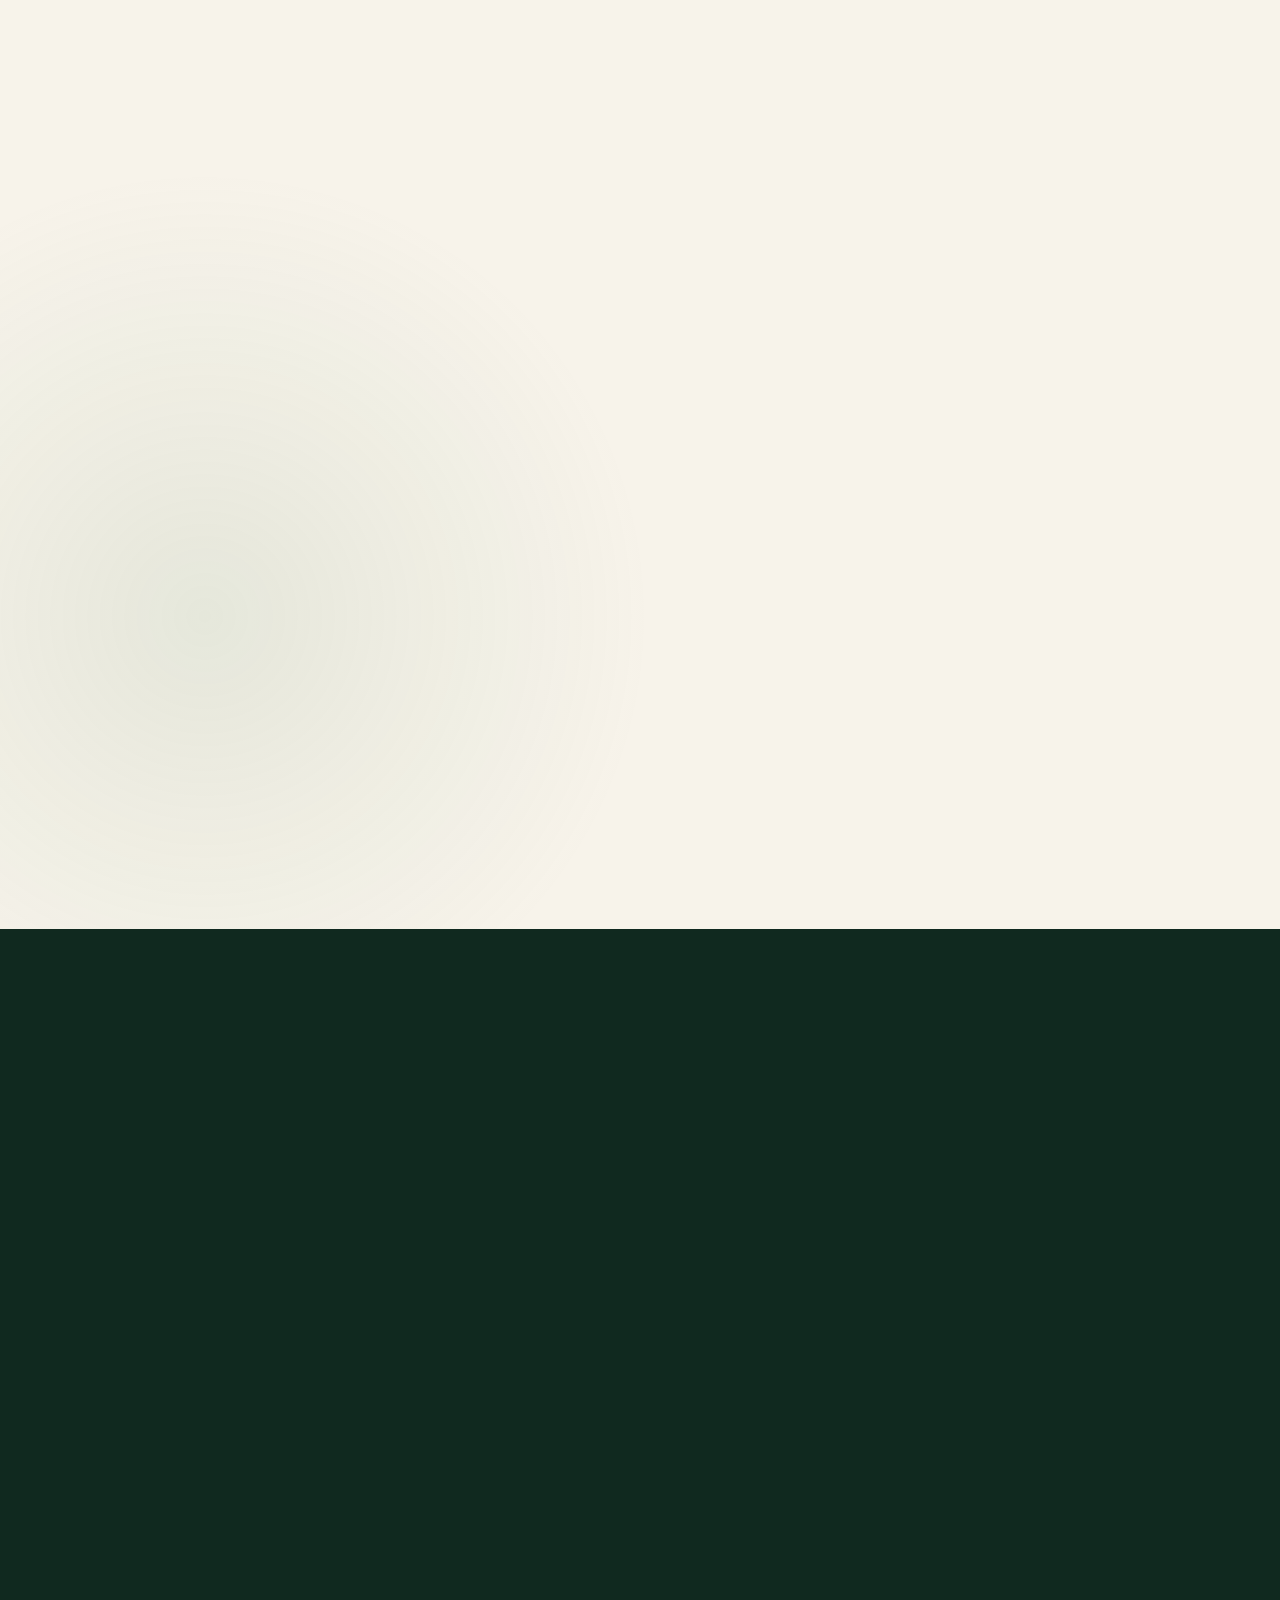
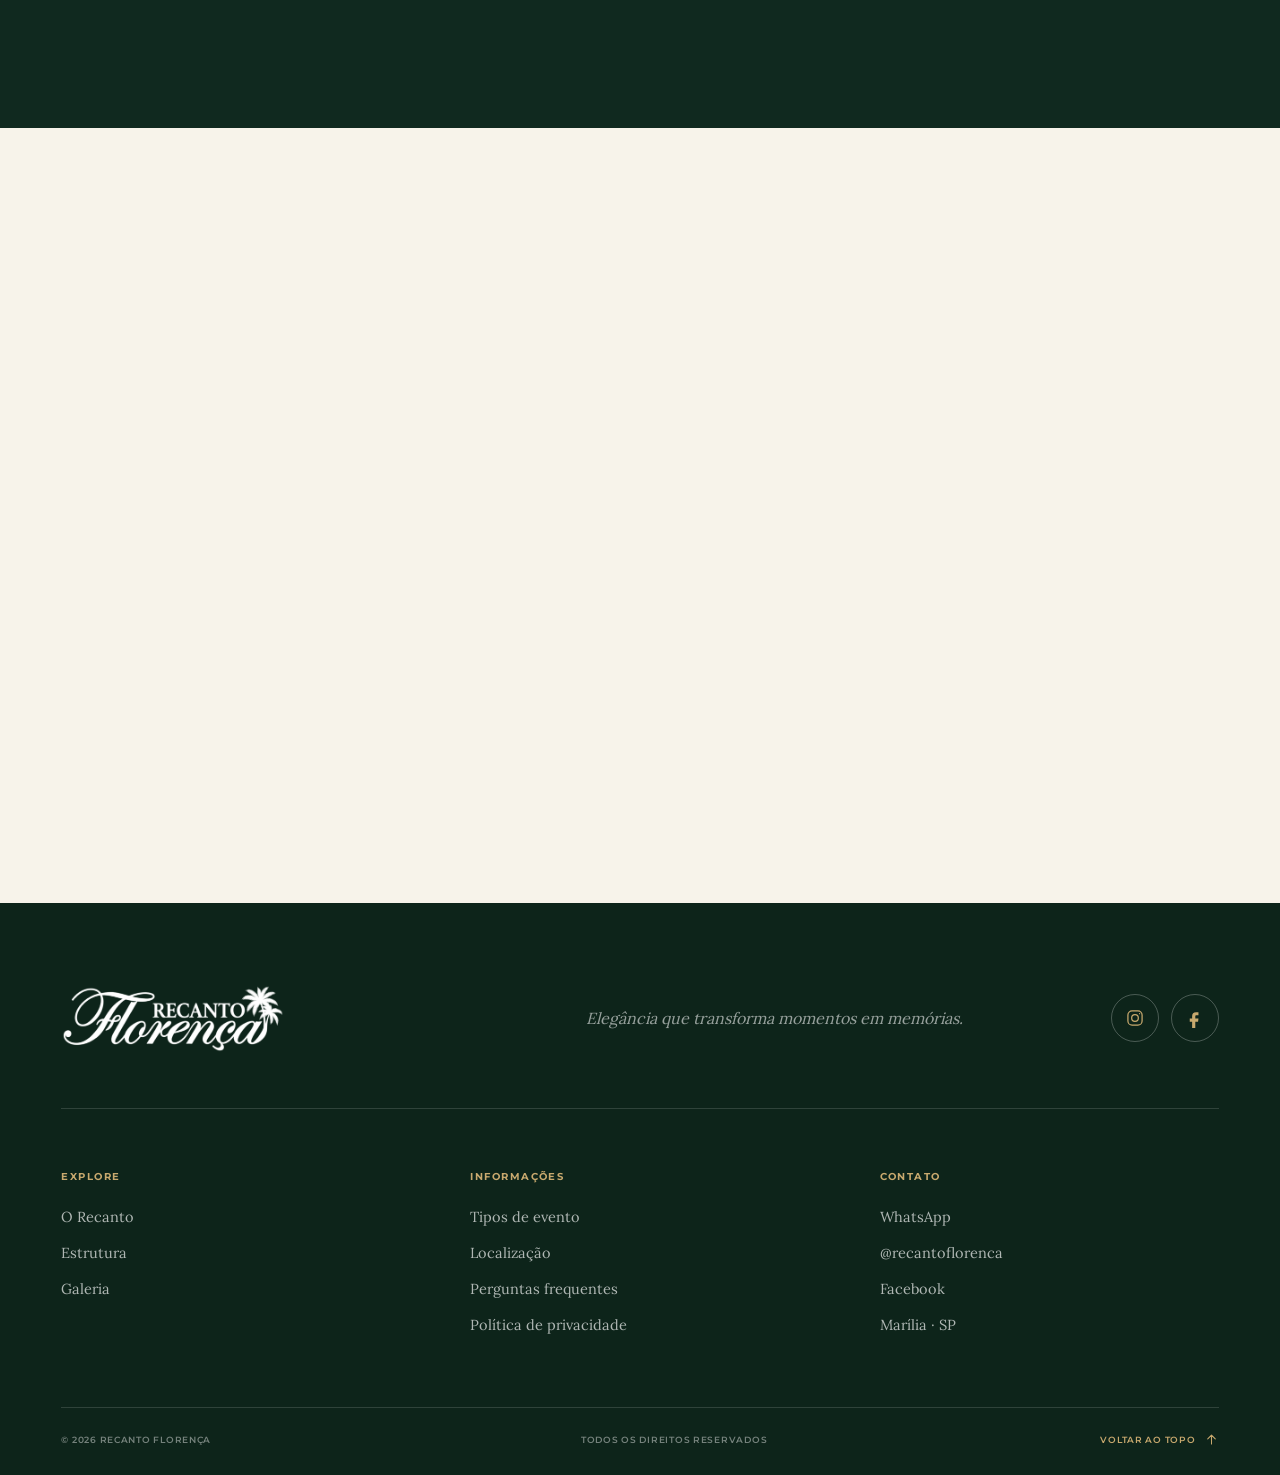
==== commit 43c9f781: "deploy: publish clarity engagement fixes" ====
--- a/index.html
+++ b/index.html
@@ -204,12 +204,12 @@
       </a>
     </section>
 
-    <section class="trust-strip" aria-label="Principais números do espaço">
+    <section class="trust-strip" aria-label="Principais números e atalhos do espaço">
       <div class="trust-strip__inner">
-        <div class="reveal trust-item"><strong>80</strong><span>pessoas</span></div>
-        <div class="reveal trust-item" style="--reveal-delay:70ms"><strong>01</strong><span>piscina</span></div>
-        <div class="reveal trust-item" style="--reveal-delay:140ms"><strong>01</strong><span>salão</span></div>
-        <div class="reveal trust-item" style="--reveal-delay:210ms"><strong>04</strong><span>banheiros</span></div>
+        <a class="reveal trust-item" href="#ambiente-salao" aria-label="Ver o salão para até 80 pessoas"><strong>80</strong><span>pessoas</span></a>
+        <a class="reveal trust-item" href="#ambiente-piscina" aria-label="Ver a piscina e a área de lazer" style="--reveal-delay:70ms"><strong>01</strong><span>piscina</span></a>
+        <a class="reveal trust-item" href="#ambiente-salao" aria-label="Ver o salão do Recanto" style="--reveal-delay:140ms"><strong>01</strong><span>salão</span></a>
+        <a class="reveal trust-item" href="#ambiente-apoio" aria-label="Ver os banheiros e ambientes de apoio" style="--reveal-delay:210ms"><strong>04</strong><span>banheiros</span></a>
         <div class="reveal trust-strip__message" style="--reveal-delay:300ms">
           <p>Um espaço completo para viver dias que permanecem na memória.</p>
         </div>
@@ -257,10 +257,11 @@
           <p>Conheça cada ambiente e veja o que está incluído na locação.</p>
         </div>
         <div class="experience__steps">
-            <article class="reveal experience-step" data-motion="reveal" data-experience-step="0">
-              <div class="experience-step__media">
+            <article class="reveal experience-step" id="ambiente-salao" data-motion="reveal" data-experience-step="0">
+              <button class="experience-step__media" type="button" data-gallery-index="2" aria-label="Ampliar foto do salão e área de convivência">
                 <img src="assets/images/recanto/salao-amplo-02-768.webp" srcset="assets/images/recanto/salao-amplo-02-480.webp 480w, assets/images/recanto/salao-amplo-02-768.webp 768w, assets/images/recanto/salao-amplo-02-1200.webp 1200w" sizes="(max-width: 720px) 92vw, 52vw" width="6048" height="8064" alt="Área interna ampla do Recanto Florença" style="object-position:50% 54%" loading="lazy" decoding="async">
-              </div>
+                <span class="experience-step__zoom" aria-hidden="true">Ver foto <svg viewBox="0 0 24 24"><path d="m15 15 5 5m-2-11a9 9 0 1 1-18 0 9 9 0 0 1 18 0Zm-9-4v8M5 9h8"></path></svg></span>
+              </button>
               <div class="experience-step__content">
               <span class="experience-step__number">01</span>
               <p>Salão e convivência</p>
@@ -272,10 +273,11 @@
               </ul>
               </div>
             </article>
-            <article class="reveal experience-step" data-motion="reveal" data-experience-step="1">
-              <div class="experience-step__media">
+            <article class="reveal experience-step" id="ambiente-cozinha" data-motion="reveal" data-experience-step="1">
+              <button class="experience-step__media" type="button" data-gallery-index="3" aria-label="Ampliar foto da cozinha e área de preparo">
                 <img src="assets/images/recanto/balcao-area-preparo-768.webp" srcset="assets/images/recanto/balcao-area-preparo-480.webp 480w, assets/images/recanto/balcao-area-preparo-768.webp 768w, assets/images/recanto/balcao-area-preparo-1200.webp 1200w" sizes="(max-width: 720px) 92vw, 52vw" width="6048" height="8064" alt="Balcão, churrasqueira e área de preparo" style="object-position:50% 51%" loading="lazy" decoding="async">
-              </div>
+                <span class="experience-step__zoom" aria-hidden="true">Ver foto <svg viewBox="0 0 24 24"><path d="m15 15 5 5m-2-11a9 9 0 1 1-18 0 9 9 0 0 1 18 0Zm-9-4v8M5 9h8"></path></svg></span>
+              </button>
               <div class="experience-step__content">
               <span class="experience-step__number">02</span>
               <p>Cozinha e apoio</p>
@@ -287,10 +289,11 @@
               </ul>
               </div>
             </article>
-            <article class="reveal experience-step" data-motion="reveal" data-experience-step="2">
-              <div class="experience-step__media">
+            <article class="reveal experience-step" id="ambiente-piscina" data-motion="reveal" data-experience-step="2">
+              <button class="experience-step__media" type="button" data-gallery-index="7" aria-label="Ampliar foto da piscina e do deck">
                 <img src="assets/images/recanto/piscina-deck-768.webp" srcset="assets/images/recanto/piscina-deck-480.webp 480w, assets/images/recanto/piscina-deck-768.webp 768w, assets/images/recanto/piscina-deck-1200.webp 1200w" sizes="(max-width: 720px) 92vw, 52vw" width="6048" height="8064" alt="Piscina e deck do Recanto Florença" style="object-position:50% 57%" loading="lazy" decoding="async">
-              </div>
+                <span class="experience-step__zoom" aria-hidden="true">Ver foto <svg viewBox="0 0 24 24"><path d="m15 15 5 5m-2-11a9 9 0 1 1-18 0 9 9 0 0 1 18 0Zm-9-4v8M5 9h8"></path></svg></span>
+              </button>
               <div class="experience-step__content">
               <span class="experience-step__number">03</span>
               <p>Piscina e lazer</p>
@@ -302,10 +305,11 @@
               </ul>
               </div>
             </article>
-            <article class="reveal experience-step" data-motion="reveal" data-experience-step="3">
-              <div class="experience-step__media">
+            <article class="reveal experience-step" id="ambiente-apoio" data-motion="reveal" data-experience-step="3">
+              <button class="experience-step__media" type="button" data-gallery-index="4" aria-label="Ampliar foto dos ambientes de apoio">
                 <img src="assets/images/recanto/salao-blindex-circulacao-768.webp" srcset="assets/images/recanto/salao-blindex-circulacao-480.webp 480w, assets/images/recanto/salao-blindex-circulacao-768.webp 768w, assets/images/recanto/salao-blindex-circulacao-1200.webp 1200w" sizes="(max-width: 720px) 92vw, 52vw" width="6048" height="8064" alt="Ambientes conectados por fechamento em vidro" style="object-position:50% 50%" loading="lazy" decoding="async">
-              </div>
+                <span class="experience-step__zoom" aria-hidden="true">Ver foto <svg viewBox="0 0 24 24"><path d="m15 15 5 5m-2-11a9 9 0 1 1-18 0 9 9 0 0 1 18 0Zm-9-4v8M5 9h8"></path></svg></span>
+              </button>
               <div class="experience-step__content">
               <span class="experience-step__number">04</span>
               <p>Apoio e conforto</p>
@@ -317,10 +321,11 @@
               </ul>
               </div>
             </article>
-            <article class="reveal experience-step" data-motion="reveal" data-experience-step="4">
-              <div class="experience-step__media">
+            <article class="reveal experience-step" id="ambiente-acomodacoes" data-motion="reveal" data-experience-step="4">
+              <button class="experience-step__media" type="button" data-gallery-index="6" aria-label="Ampliar foto do dormitório climatizado">
                 <img src="assets/images/recanto/quarto-beliches-02-768.webp" srcset="assets/images/recanto/quarto-beliches-02-480.webp 480w, assets/images/recanto/quarto-beliches-02-768.webp 768w, assets/images/recanto/quarto-beliches-02-960.webp 960w" sizes="(max-width: 720px) 92vw, 52vw" width="960" height="1280" alt="Dormitório climatizado do Recanto Florença com beliches de madeira" style="object-position:50% 52%" loading="lazy" decoding="async">
-              </div>
+                <span class="experience-step__zoom" aria-hidden="true">Ver foto <svg viewBox="0 0 24 24"><path d="m15 15 5 5m-2-11a9 9 0 1 1-18 0 9 9 0 0 1 18 0Zm-9-4v8M5 9h8"></path></svg></span>
+              </button>
               <div class="experience-step__content">
               <span class="experience-step__number">05</span>
               <p>Acomodações</p>
@@ -337,6 +342,11 @@
               </div>
             </article>
           </div>
+          <a class="reveal experience__next" data-motion="reveal" href="#galeria">
+            <span><small>Continue o passeio</small><strong>Veja os ambientes na galeria completa</strong></span>
+            <span class="experience__next-count">13 fotos</span>
+            <svg viewBox="0 0 24 24" aria-hidden="true"><path d="M5 12h13M13 6l6 6-6 6"></path></svg>
+          </a>
       </div>
     </section>
 
@@ -452,12 +462,12 @@
           <h2 id="events-title">Casamentos, aniversários e confraternizações.</h2>
         </div>
         <div class="event-list">
-          <div class="reveal event-list__item"><span>01</span><h3>Aniversários</h3><svg viewBox="0 0 24 24" aria-hidden="true"><path d="M5 12h13M13 6l6 6-6 6"></path></svg></div>
-          <div class="reveal event-list__item" style="--reveal-delay:45ms"><span>02</span><h3>Celebrações intimistas</h3><svg viewBox="0 0 24 24" aria-hidden="true"><path d="M5 12h13M13 6l6 6-6 6"></path></svg></div>
-          <div class="reveal event-list__item" style="--reveal-delay:90ms"><span>03</span><h3>Confraternizações</h3><svg viewBox="0 0 24 24" aria-hidden="true"><path d="M5 12h13M13 6l6 6-6 6"></path></svg></div>
-          <div class="reveal event-list__item" style="--reveal-delay:135ms"><span>04</span><h3>Encontros de amigos</h3><svg viewBox="0 0 24 24" aria-hidden="true"><path d="M5 12h13M13 6l6 6-6 6"></path></svg></div>
-          <div class="reveal event-list__item" style="--reveal-delay:180ms"><span>05</span><h3>Chás e recepções</h3><svg viewBox="0 0 24 24" aria-hidden="true"><path d="M5 12h13M13 6l6 6-6 6"></path></svg></div>
-          <div class="reveal event-list__item" style="--reveal-delay:225ms"><span>06</span><h3>Eventos corporativos</h3><svg viewBox="0 0 24 24" aria-hidden="true"><path d="M5 12h13M13 6l6 6-6 6"></path></svg></div>
+          <a class="reveal event-list__item" data-whatsapp data-whatsapp-context="aniversário" href="https://wa.me/5514998134747" target="_blank" rel="noopener noreferrer" aria-label="Consultar data para aniversário pelo WhatsApp"><span class="event-list__number">01</span><h3>Aniversários</h3><span class="event-list__action">Consultar data</span><svg viewBox="0 0 24 24" aria-hidden="true"><path d="M5 12h13M13 6l6 6-6 6"></path></svg></a>
+          <a class="reveal event-list__item" data-whatsapp data-whatsapp-context="celebração intimista" href="https://wa.me/5514998134747" target="_blank" rel="noopener noreferrer" aria-label="Consultar data para celebração intimista pelo WhatsApp" style="--reveal-delay:45ms"><span class="event-list__number">02</span><h3>Celebrações intimistas</h3><span class="event-list__action">Consultar data</span><svg viewBox="0 0 24 24" aria-hidden="true"><path d="M5 12h13M13 6l6 6-6 6"></path></svg></a>
+          <a class="reveal event-list__item" data-whatsapp data-whatsapp-context="confraternização" href="https://wa.me/5514998134747" target="_blank" rel="noopener noreferrer" aria-label="Consultar data para confraternização pelo WhatsApp" style="--reveal-delay:90ms"><span class="event-list__number">03</span><h3>Confraternizações</h3><span class="event-list__action">Consultar data</span><svg viewBox="0 0 24 24" aria-hidden="true"><path d="M5 12h13M13 6l6 6-6 6"></path></svg></a>
+          <a class="reveal event-list__item" data-whatsapp data-whatsapp-context="encontro de amigos" href="https://wa.me/5514998134747" target="_blank" rel="noopener noreferrer" aria-label="Consultar data para encontro de amigos pelo WhatsApp" style="--reveal-delay:135ms"><span class="event-list__number">04</span><h3>Encontros de amigos</h3><span class="event-list__action">Consultar data</span><svg viewBox="0 0 24 24" aria-hidden="true"><path d="M5 12h13M13 6l6 6-6 6"></path></svg></a>
+          <a class="reveal event-list__item" data-whatsapp data-whatsapp-context="chá ou recepção" href="https://wa.me/5514998134747" target="_blank" rel="noopener noreferrer" aria-label="Consultar data para chá ou recepção pelo WhatsApp" style="--reveal-delay:180ms"><span class="event-list__number">05</span><h3>Chás e recepções</h3><span class="event-list__action">Consultar data</span><svg viewBox="0 0 24 24" aria-hidden="true"><path d="M5 12h13M13 6l6 6-6 6"></path></svg></a>
+          <a class="reveal event-list__item" data-whatsapp data-whatsapp-context="evento corporativo" href="https://wa.me/5514998134747" target="_blank" rel="noopener noreferrer" aria-label="Consultar data para evento corporativo pelo WhatsApp" style="--reveal-delay:225ms"><span class="event-list__number">06</span><h3>Eventos corporativos</h3><span class="event-list__action">Consultar data</span><svg viewBox="0 0 24 24" aria-hidden="true"><path d="M5 12h13M13 6l6 6-6 6"></path></svg></a>
         </div>
       </div>
     </section>
--- a/assets/css/styles.css
+++ b/assets/css/styles.css
@@ -760,12 +760,16 @@
 }
 
 .trust-item {
+  position: relative;
   display: flex;
   min-height: 72px;
   flex-direction: column;
   justify-content: center;
   padding: 0 clamp(16px, 2vw, 30px);
   border-right: 1px solid rgba(255, 255, 255, 0.15);
+  transition:
+    background 180ms var(--ease-out),
+    padding 180ms var(--ease-out);
 }
 
 .trust-item:first-child {
@@ -967,9 +971,16 @@
 
 .experience-step__media {
   position: relative;
+  display: block;
+  width: 100%;
   min-width: 0;
   min-height: clamp(390px, 47vw, 610px);
+  padding: 0;
   overflow: hidden;
+  border: 0;
+  background: var(--cream);
+  cursor: zoom-in;
+  text-align: left;
 }
 
 .experience-step__media::after {
@@ -987,6 +998,48 @@
   transition: transform 520ms var(--ease-out);
 }
 
+.experience-step__media:active .experience-step__zoom {
+  transform: scale(0.96);
+}
+
+.experience-step__media:focus-visible {
+  outline: 0;
+  box-shadow: inset 0 0 0 3px var(--gold);
+}
+
+.experience-step__zoom {
+  position: absolute;
+  right: 22px;
+  bottom: 22px;
+  z-index: 2;
+  display: inline-flex;
+  min-height: 44px;
+  align-items: center;
+  gap: 10px;
+  padding: 10px 14px;
+  border: 1px solid rgba(255, 255, 255, 0.38);
+  border-radius: 999px;
+  background: rgba(16, 41, 31, 0.78);
+  backdrop-filter: blur(10px);
+  color: var(--white);
+  font-size: 0.62rem;
+  font-weight: 750;
+  letter-spacing: 0.08em;
+  text-transform: uppercase;
+  transition:
+    background 180ms var(--ease-out),
+    transform 180ms var(--ease-out);
+}
+
+.experience-step__zoom svg {
+  width: 17px;
+  fill: none;
+  stroke: var(--gold);
+  stroke-linecap: round;
+  stroke-linejoin: round;
+  stroke-width: 1.7;
+}
+
 .experience-step__content {
   display: flex;
   min-width: 0;
@@ -996,8 +1049,13 @@
 }
 
 @media (hover: hover) and (pointer: fine) {
-  .experience-step:hover .experience-step__media img {
-    transform: scale(1.018);
+  .experience-step__media:hover img {
+    transform: scale(1.025);
+  }
+
+  .experience-step__media:hover .experience-step__zoom {
+    background: var(--forest-deep);
+    transform: translateY(-2px);
   }
 }
 
@@ -1082,6 +1140,64 @@
 .experience-step__link {
   width: fit-content;
   margin-top: 30px;
+}
+
+.experience__next {
+  display: grid;
+  min-height: 108px;
+  margin-top: clamp(28px, 4vw, 48px);
+  padding: 24px clamp(24px, 4vw, 46px);
+  grid-template-columns: minmax(0, 1fr) auto 26px;
+  align-items: center;
+  gap: clamp(18px, 3vw, 34px);
+  border: 1px solid rgba(200, 169, 110, 0.46);
+  border-radius: 24px;
+  background: rgba(255, 255, 255, 0.055);
+  color: var(--white);
+  transition:
+    border-color 180ms var(--ease-out),
+    background 180ms var(--ease-out),
+    transform 180ms var(--ease-out);
+}
+
+.experience__next > span:first-child {
+  display: grid;
+  min-width: 0;
+  gap: 5px;
+}
+
+.experience__next small,
+.experience__next-count {
+  color: var(--gold);
+  font-size: 0.62rem;
+  font-weight: 750;
+  letter-spacing: 0.11em;
+  text-transform: uppercase;
+}
+
+.experience__next strong {
+  font-family: "Lora", Georgia, serif;
+  font-size: clamp(1rem, 1.7vw, 1.32rem);
+  font-style: italic;
+  font-weight: 500;
+  line-height: 1.35;
+}
+
+.experience__next-count {
+  padding: 7px 11px;
+  border: 1px solid rgba(200, 169, 110, 0.36);
+  border-radius: 999px;
+  white-space: nowrap;
+}
+
+.experience__next > svg {
+  width: 24px;
+  fill: none;
+  stroke: currentColor;
+  stroke-linecap: round;
+  stroke-linejoin: round;
+  stroke-width: 1.6;
+  transition: transform 180ms var(--ease-out);
 }
 
 /* Structure */
@@ -1269,6 +1385,8 @@
 .gallery-section {
   overflow: clip;
   background: var(--cream-soft);
+  content-visibility: auto;
+  contain-intrinsic-size: auto 900px;
 }
 
 .gallery-carousel {
@@ -1627,6 +1745,8 @@
   overflow: hidden;
   background: var(--forest);
   color: var(--white);
+  content-visibility: auto;
+  contain-intrinsic-size: auto 760px;
 }
 
 .events__background {
@@ -1675,15 +1795,18 @@
 .event-list__item {
   display: grid;
   min-height: 110px;
-  grid-template-columns: 52px 1fr 44px;
-  align-items: center;
+  grid-template-columns: 52px minmax(0, 1fr) auto 44px;
+  align-items: center;
+  gap: 16px;
   border-bottom: 1px solid rgba(255, 255, 255, 0.22);
+  cursor: pointer;
   transition:
     padding 220ms var(--ease-out),
-    background 220ms var(--ease-out);
-}
-
-.event-list__item > span {
+    background 220ms var(--ease-out),
+    color 180ms var(--ease-out);
+}
+
+.event-list__number {
   color: var(--gold);
   font-size: 0.6rem;
   font-weight: 700;
@@ -1700,6 +1823,26 @@
 
 .event-list__item > svg {
   justify-self: end;
+  transition: transform 180ms var(--ease-out);
+}
+
+.event-list__action {
+  color: rgba(255, 255, 255, 0.62);
+  font-size: 0.59rem;
+  font-weight: 750;
+  letter-spacing: 0.1em;
+  text-transform: uppercase;
+  white-space: nowrap;
+}
+
+@media (max-width: 1320px) {
+  .event-list__item {
+    grid-template-columns: 52px minmax(0, 1fr) 44px;
+  }
+
+  .event-list__action {
+    display: none;
+  }
 }
 
 /* Location */
@@ -1708,6 +1851,8 @@
   background:
     radial-gradient(circle at 16% 80%, rgba(122, 158, 126, 0.14), transparent 27%),
     var(--cream-soft);
+  content-visibility: auto;
+  contain-intrinsic-size: auto 1350px;
 }
 
 .location__grid {
@@ -1907,6 +2052,8 @@
   background:
     radial-gradient(circle at 84% 16%, rgba(200, 169, 110, 0.12), transparent 26%),
     var(--cream-pale);
+  content-visibility: auto;
+  contain-intrinsic-size: auto 900px;
 }
 
 .reviews__heading {
@@ -2145,6 +2292,8 @@
 .faq {
   background: var(--forest-deep);
   color: var(--white);
+  content-visibility: auto;
+  contain-intrinsic-size: auto 900px;
 }
 
 .faq__grid {
@@ -2267,6 +2416,8 @@
   min-height: min(86vh, 850px);
   place-items: center;
   overflow: hidden;
+  content-visibility: auto;
+  contain-intrinsic-size: auto 700px;
 }
 
 .final-cta__image,
@@ -2708,6 +2859,10 @@
 }
 
 @media (hover: hover) and (pointer: fine) {
+  .trust-item:hover {
+    background: rgba(255, 255, 255, 0.055);
+  }
+
   .button:hover {
     transform: translateY(-2px);
   }
@@ -2766,6 +2921,21 @@
   .event-list__item:hover {
     padding-inline: 18px;
     background: rgba(255, 255, 255, 0.05);
+  }
+
+  .event-list__item:hover > svg,
+  .experience__next:hover > svg {
+    transform: translateX(5px);
+  }
+
+  .event-list__item:hover .event-list__action {
+    color: var(--gold);
+  }
+
+  .experience__next:hover {
+    border-color: rgba(200, 169, 110, 0.78);
+    background: rgba(255, 255, 255, 0.09);
+    transform: translateY(-2px);
   }
 
   .map-link:hover {
@@ -3197,7 +3367,7 @@
   }
 
   .hero__visual {
-    min-height: 590px;
+    min-height: clamp(420px, 112vw, 500px);
   }
 
   .hero__photo-main {
@@ -3233,6 +3403,16 @@
     padding: 18px 22px;
     border-right: 1px solid rgba(255, 255, 255, 0.13);
     border-bottom: 1px solid rgba(255, 255, 255, 0.13);
+  }
+
+  .trust-item::after {
+    position: absolute;
+    top: 17px;
+    right: 17px;
+    color: rgba(200, 169, 110, 0.72);
+    content: "↘";
+    font-size: 0.82rem;
+    line-height: 1;
   }
 
   .trust-item:first-child {
@@ -3392,6 +3572,23 @@
   .event-list__item {
     min-height: 92px;
     grid-template-columns: 42px 1fr 28px;
+    gap: 12px;
+  }
+
+  .event-list__action {
+    display: none;
+  }
+
+  .experience__next {
+    min-height: 96px;
+    padding: 20px;
+    grid-template-columns: minmax(0, 1fr) 22px;
+    gap: 16px;
+    border-radius: 20px;
+  }
+
+  .experience__next-count {
+    display: none;
   }
 
   .location__grid {
@@ -3540,7 +3737,7 @@
   }
 
   .hero__visual {
-    min-height: 520px;
+    min-height: 420px;
   }
 
   .hero__photo-main {
--- a/assets/css/editorial-polish.css
+++ b/assets/css/editorial-polish.css
@@ -289,7 +289,8 @@
 
 .location-map__footer {
   border-top: 1px solid var(--editorial-line);
-  background: var(--cream-pale);
+  background: var(--forest);
+  color: var(--white);
 }
 
 /* Avaliações: depoimentos tipográficos, sem o padrão de três cards brancos. */
@@ -433,6 +434,18 @@
     position: static;
     margin-bottom: 52px;
   }
+
+  .reviews__heading {
+    grid-template-columns: 1fr;
+    align-items: start;
+  }
+
+  .reviews__attribution {
+    width: fit-content;
+    border-top: 1px solid var(--border);
+    border-left: 0;
+    padding-left: 10px;
+  }
 }
 
 @media (max-width: 720px) {
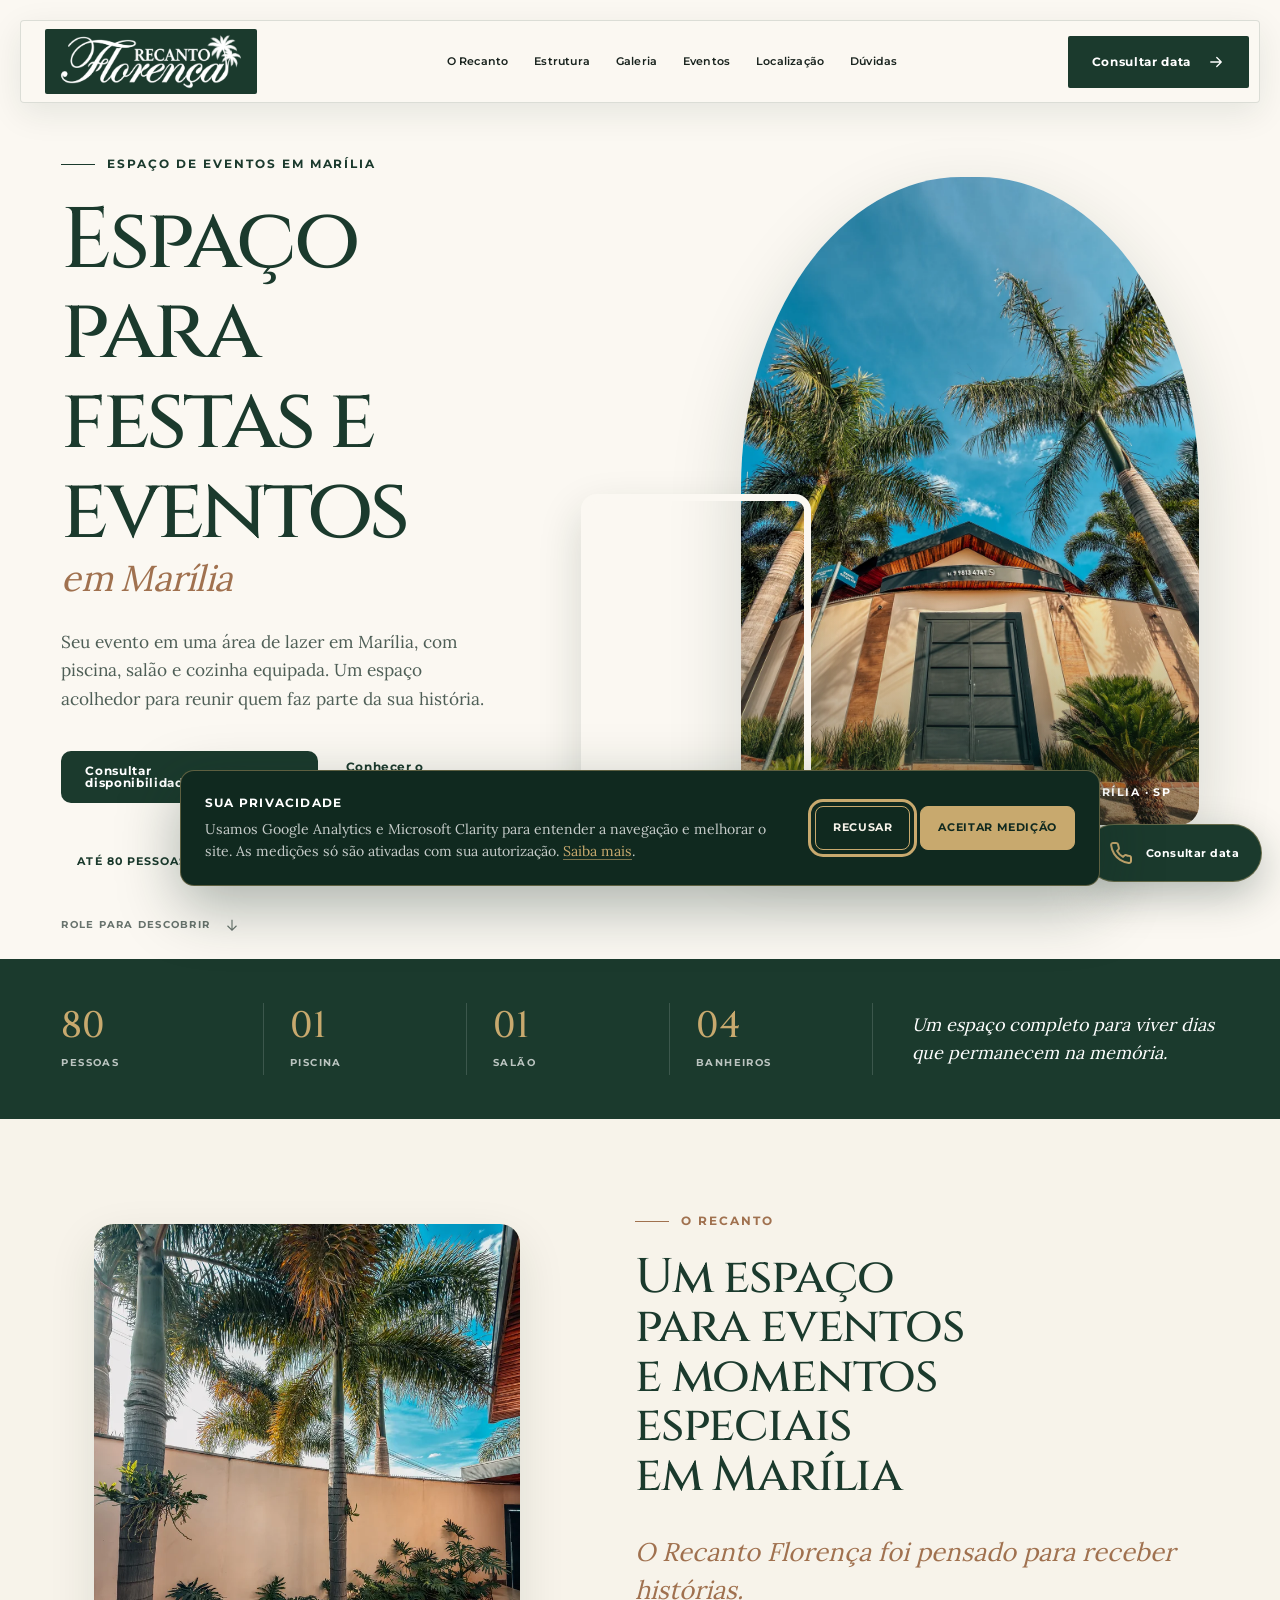
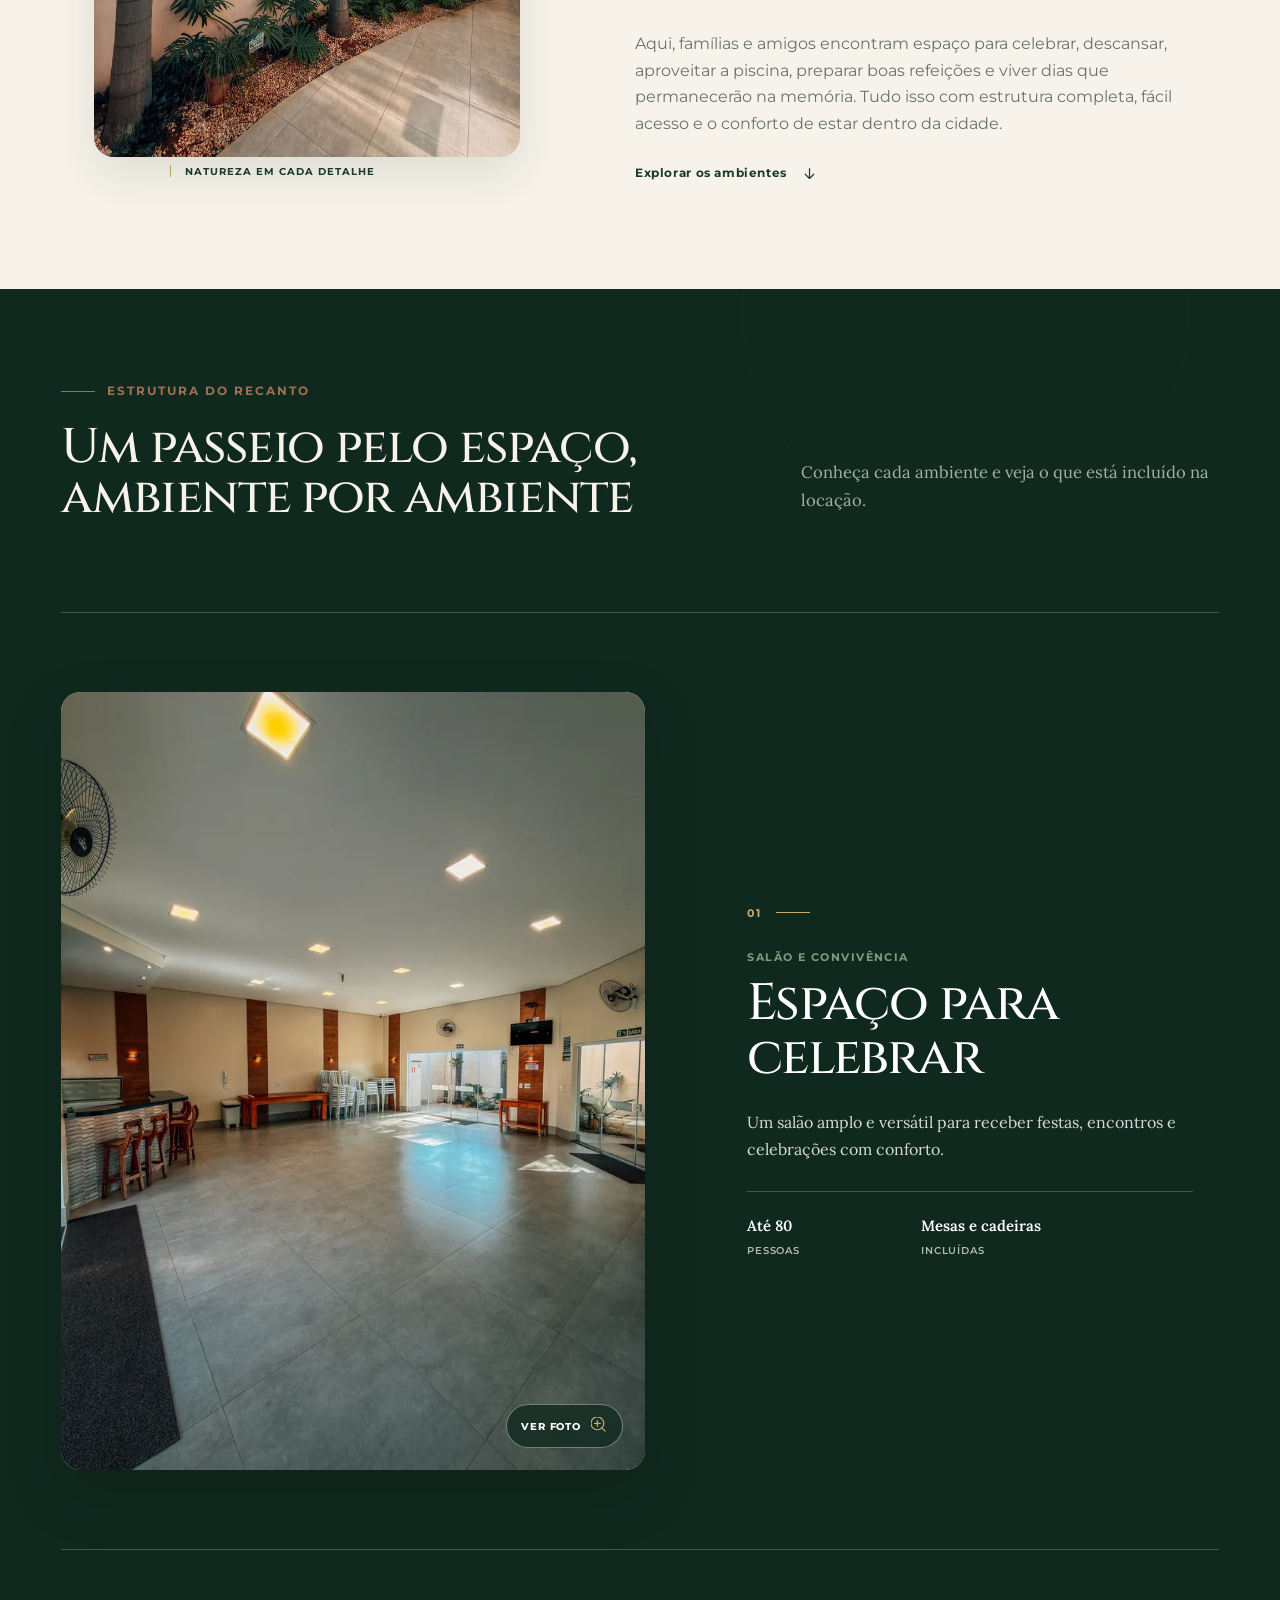
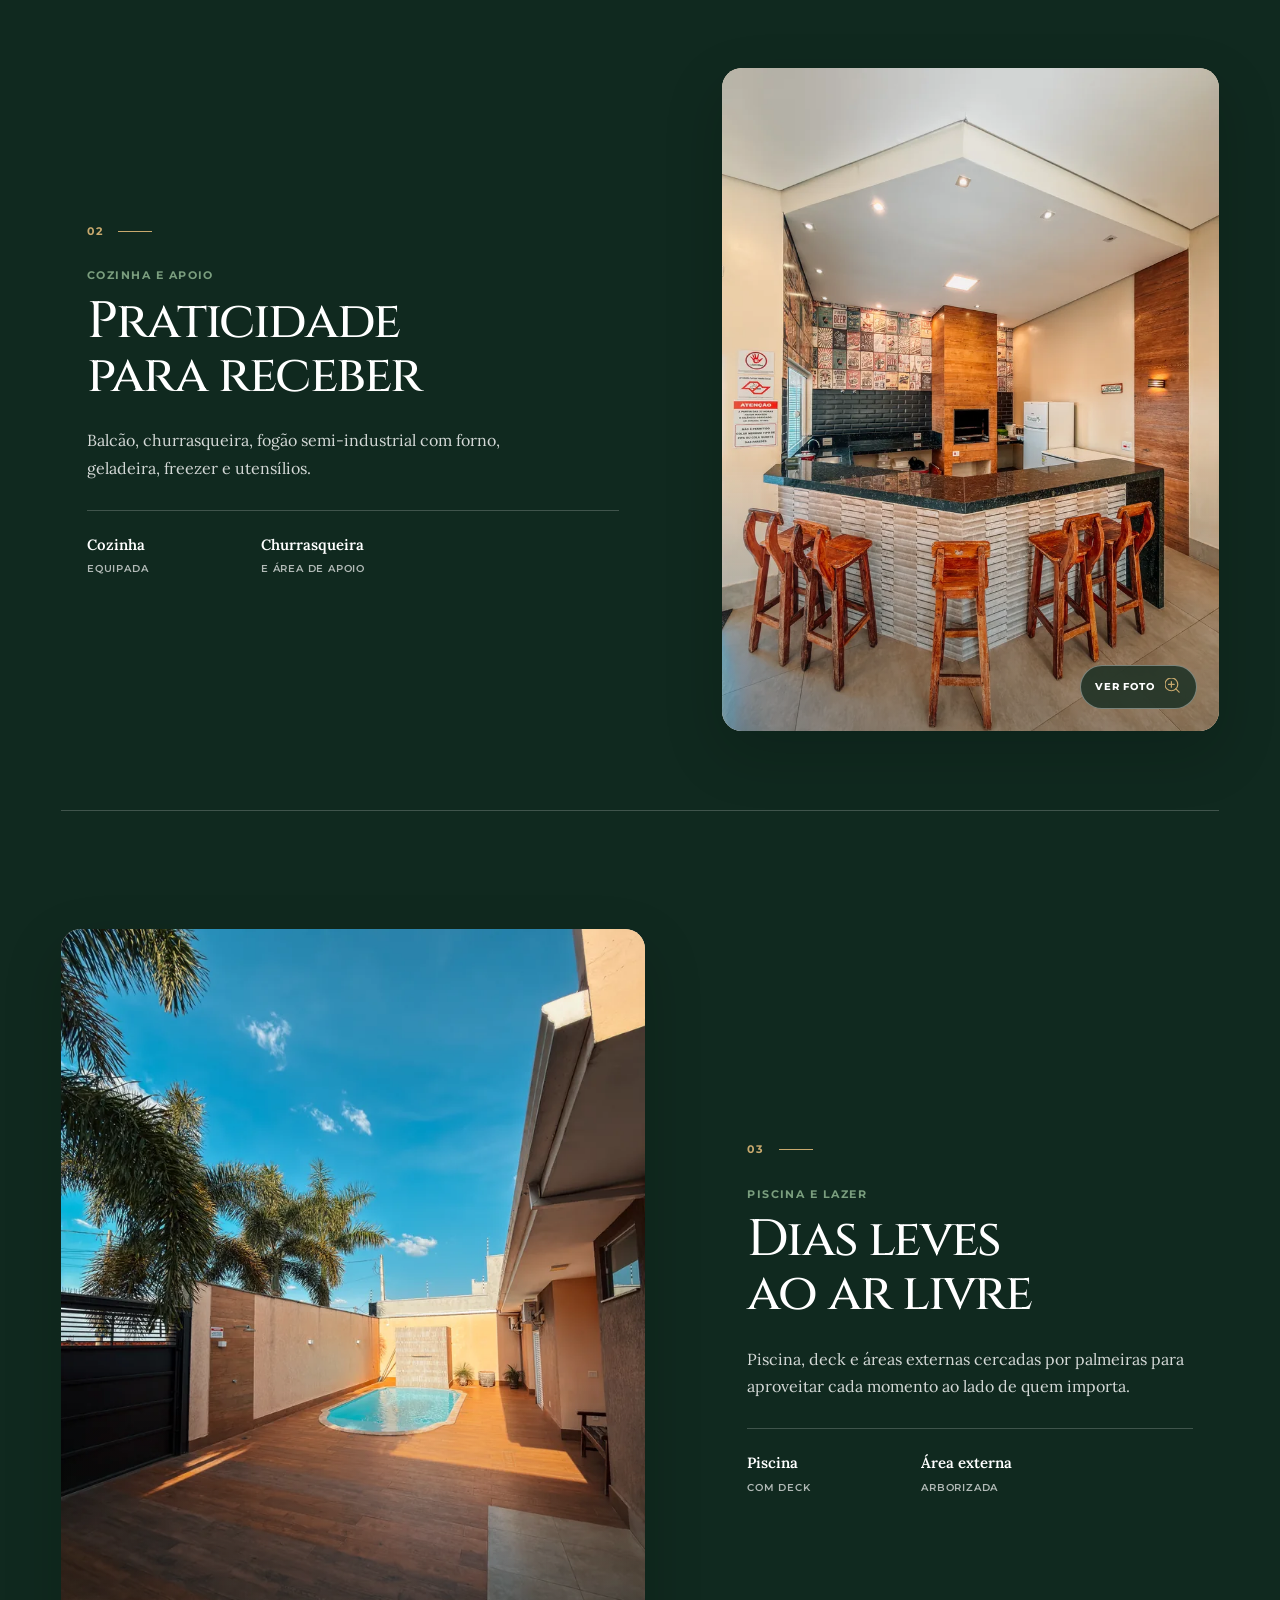
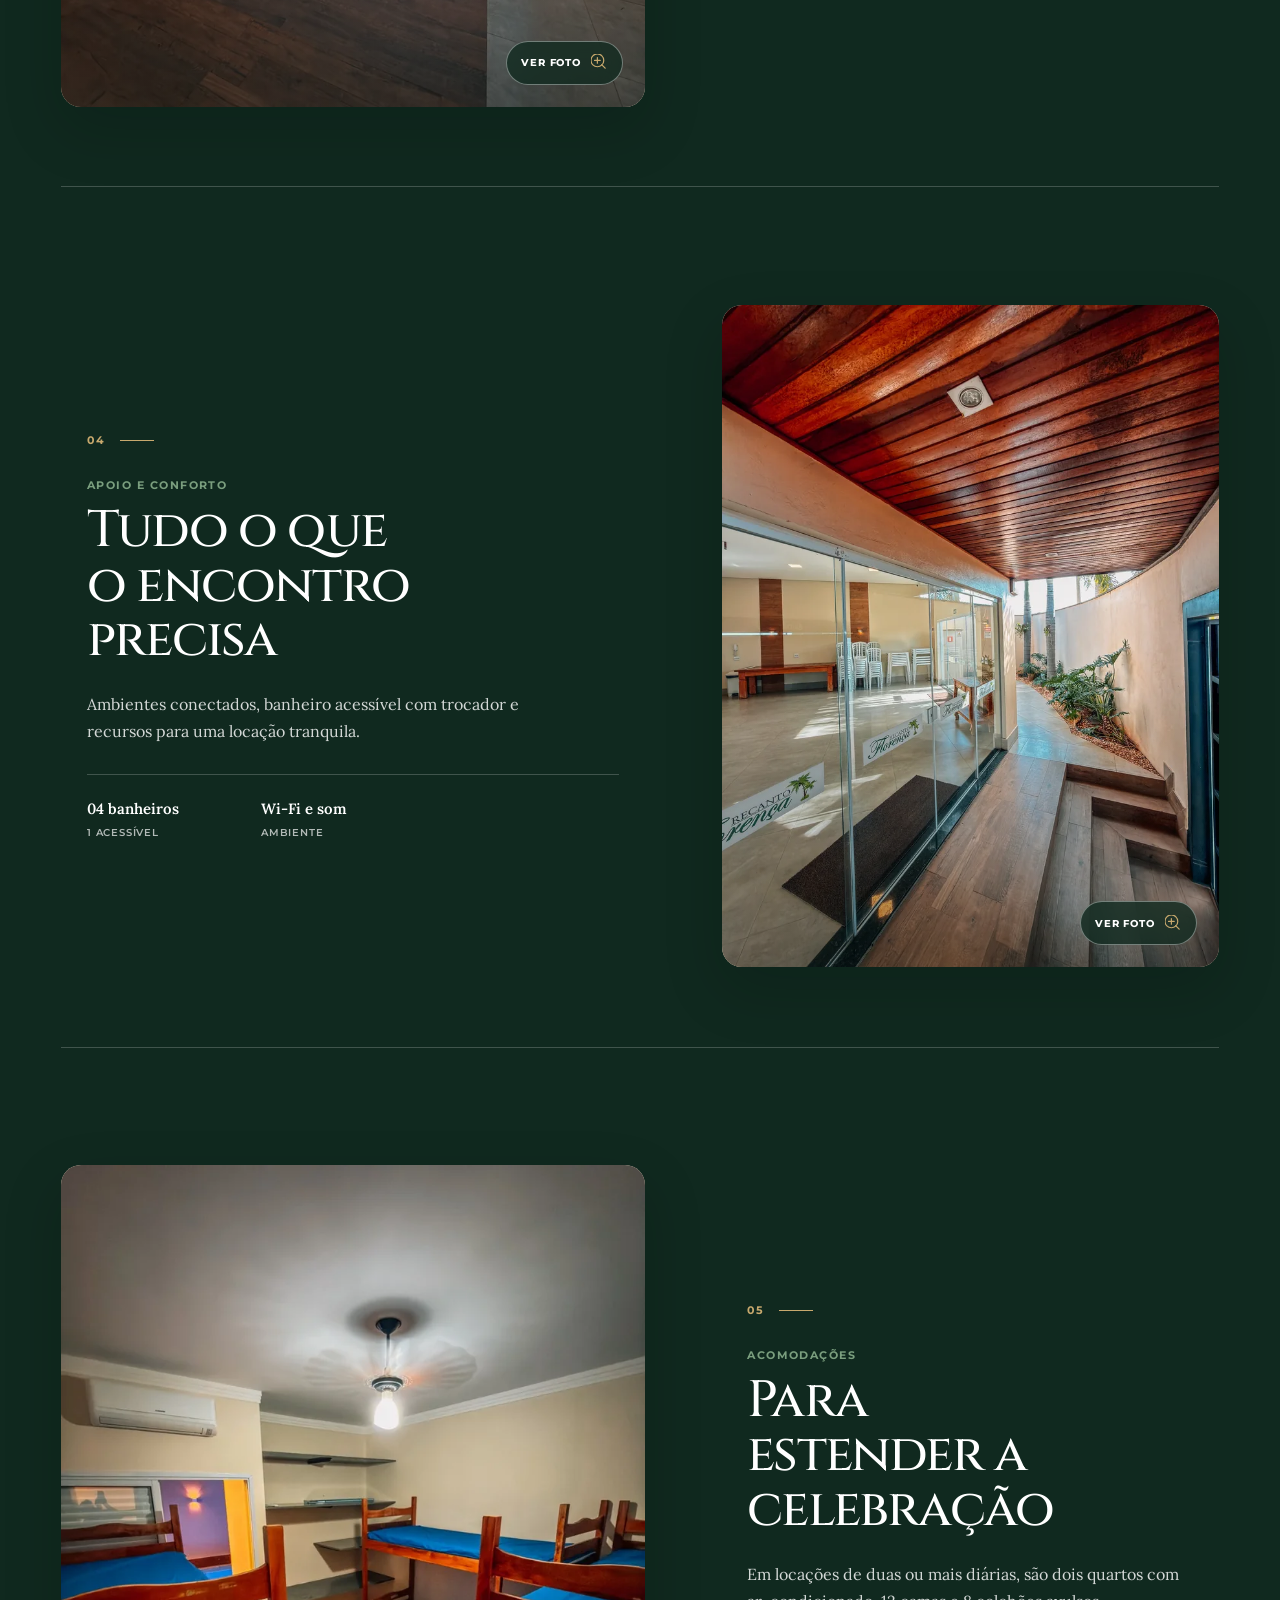
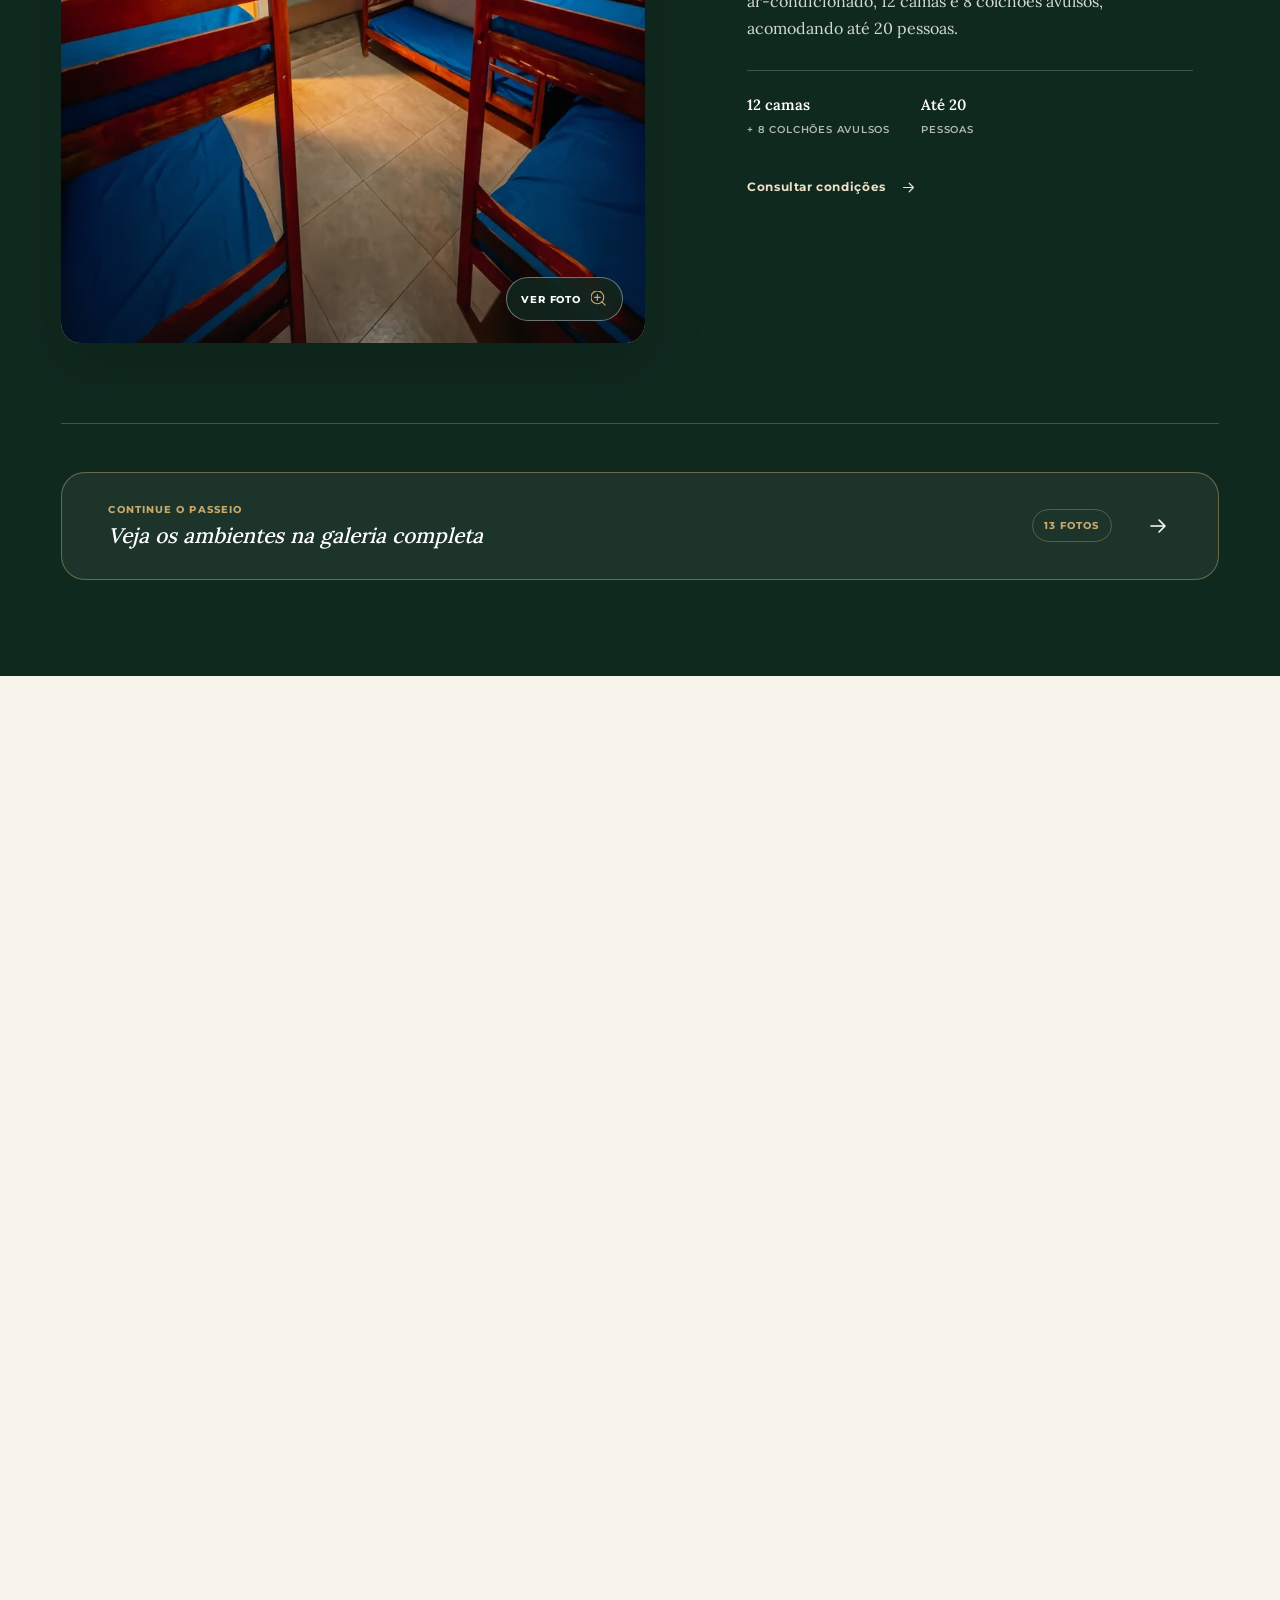
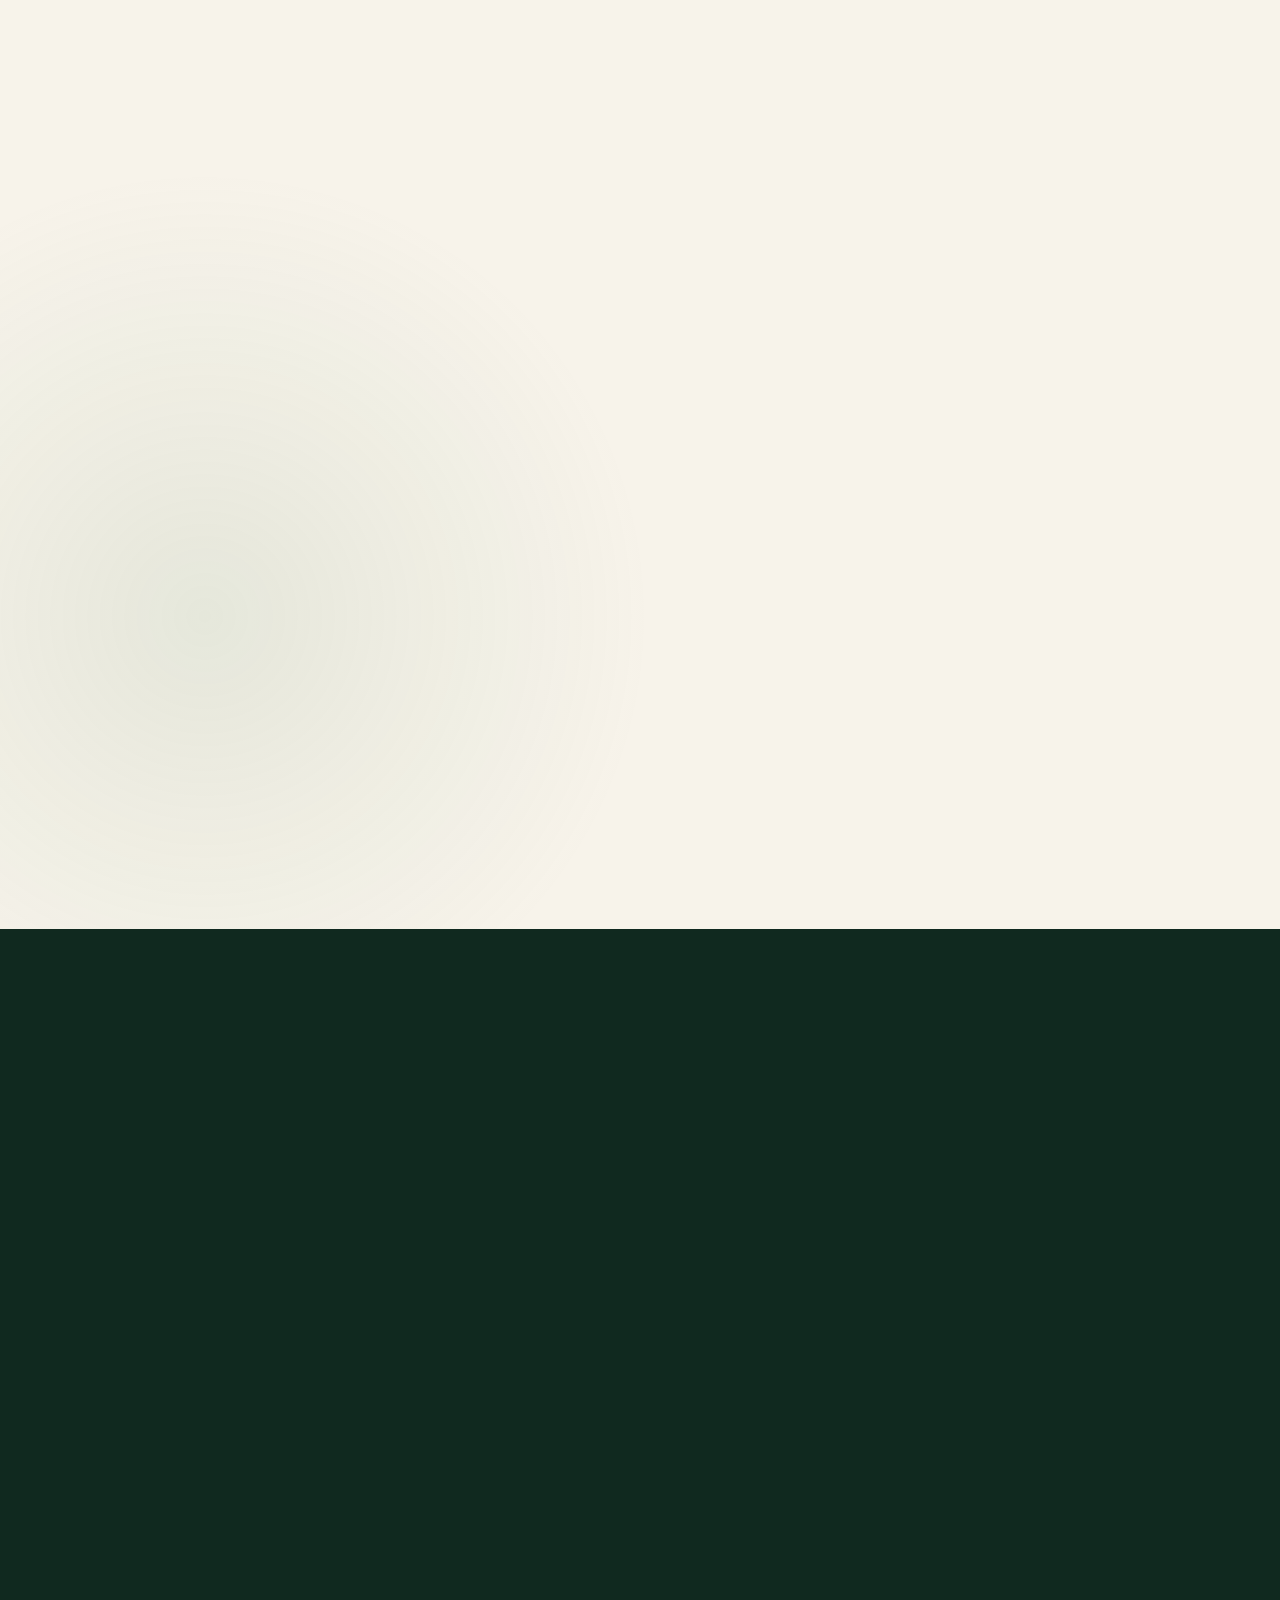
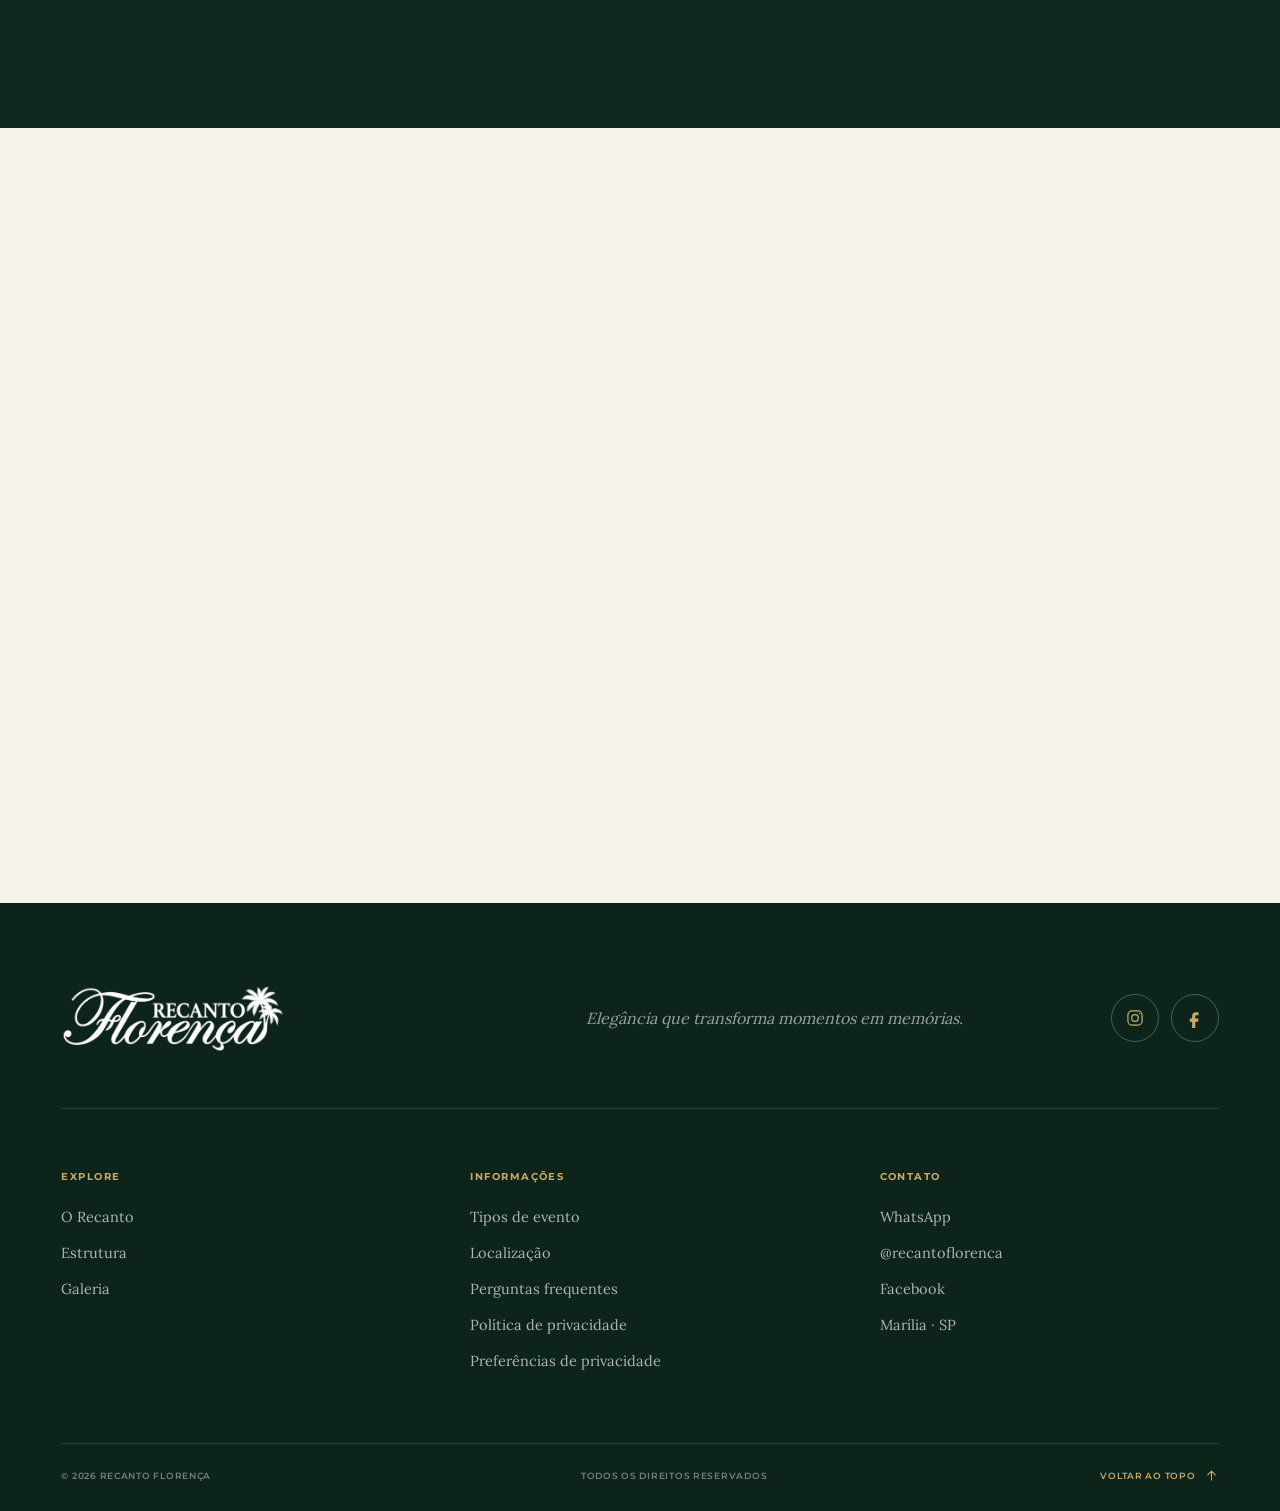
==== commit 175fd669: "deploy: publish approved whatsapp form and UX fixes" ====
--- a/index.html
+++ b/index.html
@@ -4,11 +4,28 @@
   <meta charset="utf-8">
   <meta name="viewport" content="width=device-width, initial-scale=1">
   <meta name="theme-color" content="#1b3a2d">
-  <meta name="description" content="Recanto Florença: espaço para festas em Marília para até 80 pessoas, com piscina e dois quartos — 12 camas e 8 colchões avulsos para até 20 hóspedes.">
+  <meta name="description" content="Espaço para festas e área de lazer em Marília para até 80 pessoas. Piscina, cozinha e dois quartos: 12 camas e 8 colchões avulsos para até 20 hóspedes.">
   <meta name="robots" content="index, follow">
   <meta name="sentry-dsn" content="">
   <link rel="canonical" href="https://recantoflorenca.com.br/">
   <title>Espaço para Festas e Eventos em Marília | Recanto Florença</title>
+  <meta property="og:locale" content="pt_BR">
+  <meta property="og:type" content="website">
+  <meta property="og:site_name" content="Recanto Florença">
+  <meta property="og:url" content="https://recantoflorenca.com.br/">
+  <meta property="og:title" content="Espaço para Festas e Eventos em Marília | Recanto Florença">
+  <meta property="og:description" content="Espaço completo para festas e eventos em Marília, com salão, piscina, cozinha equipada e acomodações.">
+  <meta property="og:image" content="https://recantoflorenca.com.br/assets/images/social/recanto-florenca-fachada-facebook.jpg">
+  <meta property="og:image:secure_url" content="https://recantoflorenca.com.br/assets/images/social/recanto-florenca-fachada-facebook.jpg">
+  <meta property="og:image:type" content="image/jpeg">
+  <meta property="og:image:width" content="1200">
+  <meta property="og:image:height" content="630">
+  <meta property="og:image:alt" content="Fachada do Recanto Florença em Marília, emoldurada por palmeiras">
+  <meta name="twitter:card" content="summary_large_image">
+  <meta name="twitter:title" content="Espaço para Festas e Eventos em Marília | Recanto Florença">
+  <meta name="twitter:description" content="Espaço completo para festas e eventos em Marília, com salão, piscina, cozinha equipada e acomodações.">
+  <meta name="twitter:image" content="https://recantoflorenca.com.br/assets/images/social/recanto-florenca-fachada-facebook.jpg">
+  <meta name="twitter:image:alt" content="Fachada do Recanto Florença em Marília, emoldurada por palmeiras">
   <link rel="icon" href="assets/images/brand/recanto-florenca-favicon-32.png" type="image/png" sizes="32x32">
   <link rel="apple-touch-icon" href="assets/images/brand/recanto-florenca-favicon-180.png" sizes="180x180">
   <link rel="preload" href="assets/fonts/montserrat.woff2" as="font" type="font/woff2" crossorigin>
@@ -149,7 +166,7 @@
             <h1 id="hero-title">Espaço para festas e eventos <span>em Marília</span></h1>
           </div>
           <div class="reveal" data-motion="reveal" style="--reveal-delay:120ms">
-            <p class="hero__intro">Celebre seus melhores momentos em um espaço completo, acolhedor e cercado por uma atmosfera única, dentro de Marília.</p>
+            <p class="hero__intro">Seu evento em uma área de lazer em Marília, com piscina, salão e cozinha equipada. Um espaço acolhedor para reunir quem faz parte da sua história.</p>
           </div>
           <div class="reveal hero__actions" data-motion="reveal" style="--reveal-delay:170ms">
             <a class="button button--primary" data-whatsapp href="https://wa.me/5514998134747" target="_blank" rel="noopener noreferrer">
@@ -361,7 +378,7 @@
         </div>
         <div class="gallery-carousel" data-gallery-carousel role="region" aria-label="Fotos do Recanto Florença">
           <div class="gallery-carousel__toolbar">
-            <p><span aria-hidden="true">Arraste</span> Deslize para explorar</p>
+            <p><span aria-hidden="true">Explore</span> Use as setas ou deslize</p>
             <div class="gallery-carousel__controls">
               <span class="gallery-carousel__status" aria-live="polite" aria-atomic="true"><strong data-gallery-current>01</strong><i aria-hidden="true"></i><span>13</span></span>
               <button type="button" data-gallery-previous aria-label="Foto anterior" disabled><svg viewBox="0 0 24 24" aria-hidden="true"><path d="M19 12H6M11 6l-6 6 6 6"></path></svg></button>
@@ -622,7 +639,7 @@
       </div>
       <div class="footer__links">
         <div><span>Explore</span><a href="#recanto">O Recanto</a><a href="#estrutura">Estrutura</a><a href="#galeria">Galeria</a></div>
-        <div><span>Informações</span><a href="#eventos">Tipos de evento</a><a href="#localizacao">Localização</a><a href="#duvidas">Perguntas frequentes</a><a href="politica-de-privacidade.html">Política de privacidade</a></div>
+        <div><span>Informações</span><a href="#eventos">Tipos de evento</a><a href="#localizacao">Localização</a><a href="#duvidas">Perguntas frequentes</a><a href="politica-de-privacidade.html">Política de privacidade</a><button class="footer__link-button" type="button" data-consent-settings>Preferências de privacidade</button></div>
         <div class="footer__contact"><span>Contato</span><a data-whatsapp href="https://wa.me/5514998134747" target="_blank" rel="noopener noreferrer">WhatsApp</a><a href="https://instagram.com/recantoflorenca" target="_blank" rel="noopener noreferrer">@recantoflorenca</a><a href="https://www.facebook.com/recantoflorencamarilia/" target="_blank" rel="noopener noreferrer">Facebook</a><p>Marília · SP</p></div>
       </div>
       <div class="footer__bottom">
@@ -637,6 +654,41 @@
     <svg class="whatsapp-mark" viewBox="-1 -1 26 26" aria-hidden="true"><path d="M22 16.92v3a2 2 0 0 1-2.18 2 19.79 19.79 0 0 1-8.63-3.07 19.5 19.5 0 0 1-6-6A19.79 19.79 0 0 1 2.12 4.18 2 2 0 0 1 4.11 2h3a2 2 0 0 1 2 1.72c.13.96.36 1.9.69 2.8a2 2 0 0 1-.45 2.11L8.09 9.91a16 16 0 0 0 6 6l1.27-1.27a2 2 0 0 1 2.11-.45c.9.33 1.84.56 2.8.69A2 2 0 0 1 22 16.92Z"></path></svg>
     <span>Consultar data</span>
   </a>
+
+  <dialog id="quote-dialog" class="quote-dialog" aria-labelledby="quote-title" aria-describedby="quote-intro" data-clarity-mask="true">
+    <button class="quote-dialog__close" type="button" data-quote-close aria-label="Fechar consulta">×</button>
+    <p class="quote-dialog__eyebrow">Seu próximo encontro</p>
+    <h2 id="quote-title">Vamos planejar seu evento?</h2>
+    <p id="quote-intro">Conte o essencial. Sua mensagem já vai pronta para o WhatsApp.</p>
+    <form id="quote-form" name="consulta-evento">
+      <label class="quote-dialog__wide" for="quote-name">Seu nome
+        <input id="quote-name" name="guestName" autocomplete="given-name" maxlength="80" required placeholder="Como podemos chamar você?">
+      </label>
+      <label for="quote-guests">Convidados (estimativa)
+        <input id="quote-guests" name="guests" type="number" inputmode="numeric" min="1" max="80" step="1" required placeholder="Ex.: 40" aria-describedby="quote-capacity">
+        <small id="quote-capacity">O espaço recebe até 80 pessoas.</small>
+      </label>
+      <label for="quote-type"><span id="quote-type-label">Tipo de evento</span>
+        <select id="quote-type" name="eventType" aria-labelledby="quote-type-label" required>
+          <option value="">Selecione</option>
+          <option value="aniversário">Aniversário</option>
+          <option value="casamento">Casamento</option>
+          <option value="celebração intimista">Celebração intimista</option>
+          <option value="confraternização">Confraternização</option>
+          <option value="encontro de amigos">Encontro de amigos</option>
+          <option value="chá ou recepção">Chá ou recepção</option>
+          <option value="outro evento">Outro evento</option>
+        </select>
+      </label>
+      <label class="quote-dialog__wide" for="quote-date">Data desejada
+        <input id="quote-date" name="eventDate" type="date" required>
+      </label>
+      <label class="quote-dialog__check quote-dialog__wide"><input name="unknownDate" type="checkbox"> Ainda não defini a data</label>
+      <button class="button button--primary quote-dialog__wide" type="submit">Continuar no WhatsApp <span aria-hidden="true">↗</span></button>
+      <p class="quote-dialog__privacy quote-dialog__wide">Você revisa e envia a mensagem no WhatsApp. Não salvamos esses dados no site. <a href="politica-de-privacidade.html">Privacidade</a></p>
+    </form>
+    <a class="quote-dialog__direct" data-quote-direct href="https://wa.me/5514998134747" target="_blank" rel="noopener noreferrer">Prefiro falar diretamente com a equipe</a>
+  </dialog>
 
   <div class="lightbox" role="dialog" aria-modal="true" aria-label="Galeria de fotos" hidden>
     <button class="lightbox__close" type="button" aria-label="Fechar galeria"><span></span><span></span></button>
--- a/assets/css/styles.css
+++ b/assets/css/styles.css
@@ -83,6 +83,57 @@
   overflow: hidden;
 }
 
+body.quote-open { overflow: hidden; }
+
+.quote-dialog {
+  width: min(600px, calc(100% - 32px));
+  max-height: calc(100dvh - 32px);
+  margin: auto;
+  padding: clamp(24px, 4vw, 40px);
+  border: 1px solid var(--border);
+  border-radius: 16px;
+  background: var(--cream-soft);
+  color: var(--forest-deep);
+  box-shadow: var(--shadow);
+  overflow: auto;
+  overscroll-behavior: contain;
+}
+.quote-dialog::backdrop { background: rgba(16, 41, 31, .72); }
+.quote-dialog__close {
+  position: absolute; top: 8px; right: 8px;
+  width: 44px; height: 44px; padding: 0;
+  border: 0; border-radius: 8px;
+  background: transparent; color: var(--forest);
+  font-size: 30px; cursor: pointer;
+}
+.quote-dialog__close:hover { background: var(--cream); }
+.quote-dialog__eyebrow {
+  margin: 0 32px 12px 0; color: var(--brown);
+  font-size: 11px; font-weight: 700; letter-spacing: .12em; text-transform: uppercase;
+}
+.quote-dialog h2 { margin: 0 16px 12px 0; font-size: clamp(25px, 4vw, 34px); line-height: 1.2; overflow-wrap: anywhere; }
+.quote-dialog #quote-intro { margin: 0 0 24px; color: var(--muted-strong); font-size: 14px; }
+.quote-dialog form { display: grid; grid-template-columns: repeat(2, minmax(0, 1fr)); gap: 16px; }
+.quote-dialog label { display: flex; flex-direction: column; gap: 6px; min-width: 0; font-size: 12px; font-weight: 600; }
+.quote-dialog input:not([type="checkbox"]), .quote-dialog select {
+  width: 100%; min-width: 0; min-height: 48px; padding: 10px 12px;
+  border: 1px solid var(--muted); border-radius: 8px;
+  background: var(--white); color: var(--forest-deep); font: inherit; font-size: 16px;
+}
+.quote-dialog input:disabled { background: var(--cream); }
+.quote-dialog :focus-visible { outline: 2px solid var(--forest); outline-offset: 3px; }
+.quote-dialog small { font-weight: 400; color: var(--muted-strong); font-size: 13px; }
+.quote-dialog__wide { grid-column: 1 / -1; }
+.quote-dialog label.quote-dialog__check { flex-direction: row; align-items: center; min-height: 44px; }
+.quote-dialog__check input { width: 20px; height: 20px; accent-color: var(--forest); flex-shrink: 0; }
+.quote-dialog .button { width: 100%; min-height: 52px; padding: 14px 12px; white-space: normal; text-align: center; font-size: 12px; }
+.quote-dialog__privacy { margin: 0; font-size: 13px; line-height: 1.6; color: var(--muted-strong); }
+.quote-dialog__privacy a { text-decoration: underline; }
+.quote-dialog__direct { display: flex; justify-content: center; align-items: center; min-height: 44px; margin-top: 12px; font-size: 12px; text-align: center; text-decoration: underline; }
+@media (max-width: 420px) {
+  .quote-dialog form { grid-template-columns: minmax(0, 1fr); gap: 12px; }
+}
+
 ::selection {
   background: var(--gold);
   color: var(--forest-deep);
@@ -1841,7 +1892,9 @@
   }
 
   .event-list__action {
-    display: none;
+    display: block;
+    grid-column: 2;
+    grid-row: 2;
   }
 }
 
@@ -2560,12 +2613,21 @@
 }
 
 .footer__links a,
-.footer__links p {
+.footer__links p,
+.footer__link-button {
   width: fit-content;
   margin: 0;
   color: rgba(255, 255, 255, 0.67);
   font-family: "Lora", Georgia, serif;
   font-size: 0.91rem;
+}
+
+.footer__link-button {
+  padding: 0;
+  border: 0;
+  background: transparent;
+  cursor: pointer;
+  text-align: left;
 }
 
 .footer__bottom {
@@ -2955,7 +3017,8 @@
     transform: translateY(-2px);
   }
 
-  .footer__links a:hover {
+  .footer__links a:hover,
+  .footer__link-button:hover {
     color: var(--white);
   }
 
@@ -3576,7 +3639,9 @@
   }
 
   .event-list__action {
-    display: none;
+    display: block;
+    grid-column: 2;
+    grid-row: 2;
   }
 
   .experience__next {
@@ -3756,6 +3821,103 @@
 
   .location__visual {
     min-height: 520px;
+  }
+}
+
+/* Consentimento de medição */
+.consent-banner {
+  position: fixed;
+  right: max(14px, env(safe-area-inset-right));
+  bottom: max(14px, env(safe-area-inset-bottom));
+  left: max(14px, env(safe-area-inset-left));
+  z-index: 30000;
+  display: grid;
+  width: min(920px, calc(100% - 28px));
+  margin-inline: auto;
+  grid-template-columns: minmax(0, 1fr) auto;
+  align-items: center;
+  gap: 28px;
+  padding: 22px 24px;
+  border: 1px solid rgba(200, 169, 110, 0.42);
+  border-radius: 14px;
+  background: var(--forest-deep);
+  box-shadow: 0 20px 60px rgba(16, 41, 31, 0.34);
+  color: var(--cream-soft);
+}
+
+.consent-banner[hidden] {
+  display: none;
+}
+
+.consent-banner__copy strong {
+  display: block;
+  margin-bottom: 6px;
+  color: var(--white);
+  font-family: "Montserrat", Arial, sans-serif;
+  font-size: 0.76rem;
+  letter-spacing: 0.1em;
+  text-transform: uppercase;
+}
+
+.consent-banner__copy p {
+  max-width: 650px;
+  margin: 0;
+  color: rgba(255, 255, 255, 0.76);
+  font-family: "Lora", Georgia, serif;
+  font-size: 0.88rem;
+  line-height: 1.55;
+}
+
+.consent-banner__copy a {
+  color: var(--gold);
+  text-decoration: underline;
+  text-decoration-color: rgba(200, 169, 110, 0.58);
+  text-underline-offset: 3px;
+}
+
+.consent-banner__actions {
+  display: flex;
+  align-items: center;
+  gap: 10px;
+}
+
+.consent-banner__button {
+  min-height: 44px;
+  padding: 0 17px;
+  border: 1px solid var(--gold);
+  border-radius: 8px;
+  cursor: pointer;
+  font-size: 0.66rem;
+  font-weight: 700;
+  letter-spacing: 0.06em;
+  text-transform: uppercase;
+}
+
+.consent-banner__button--secondary {
+  background: transparent;
+  color: var(--cream-soft);
+}
+
+.consent-banner__button--primary {
+  background: var(--gold);
+  color: var(--forest-deep);
+}
+
+@media (max-width: 720px) {
+  .consent-banner {
+    grid-template-columns: 1fr;
+    gap: 16px;
+    padding: 20px;
+  }
+
+  .consent-banner__actions {
+    display: grid;
+    grid-template-columns: minmax(0, 0.8fr) minmax(0, 1.2fr);
+  }
+
+  .consent-banner__button {
+    width: 100%;
+    padding-inline: 12px;
   }
 }
 
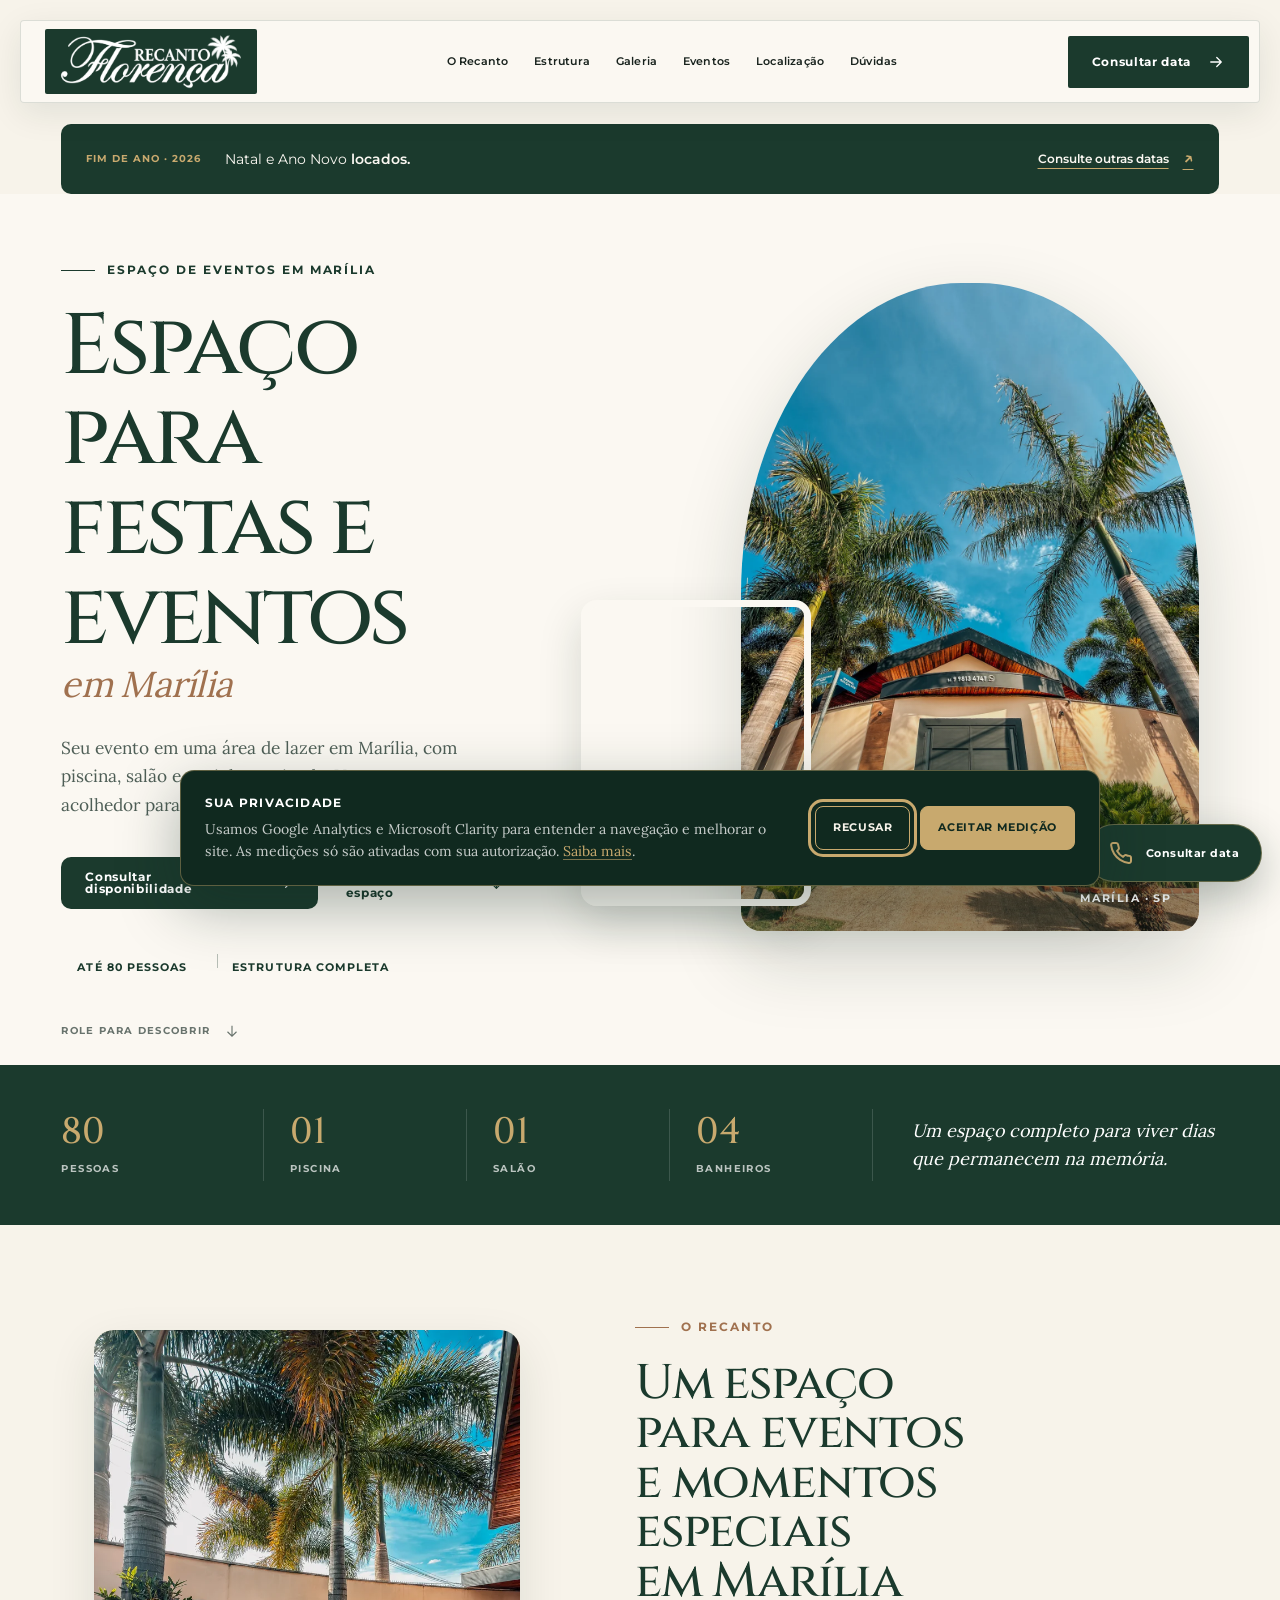
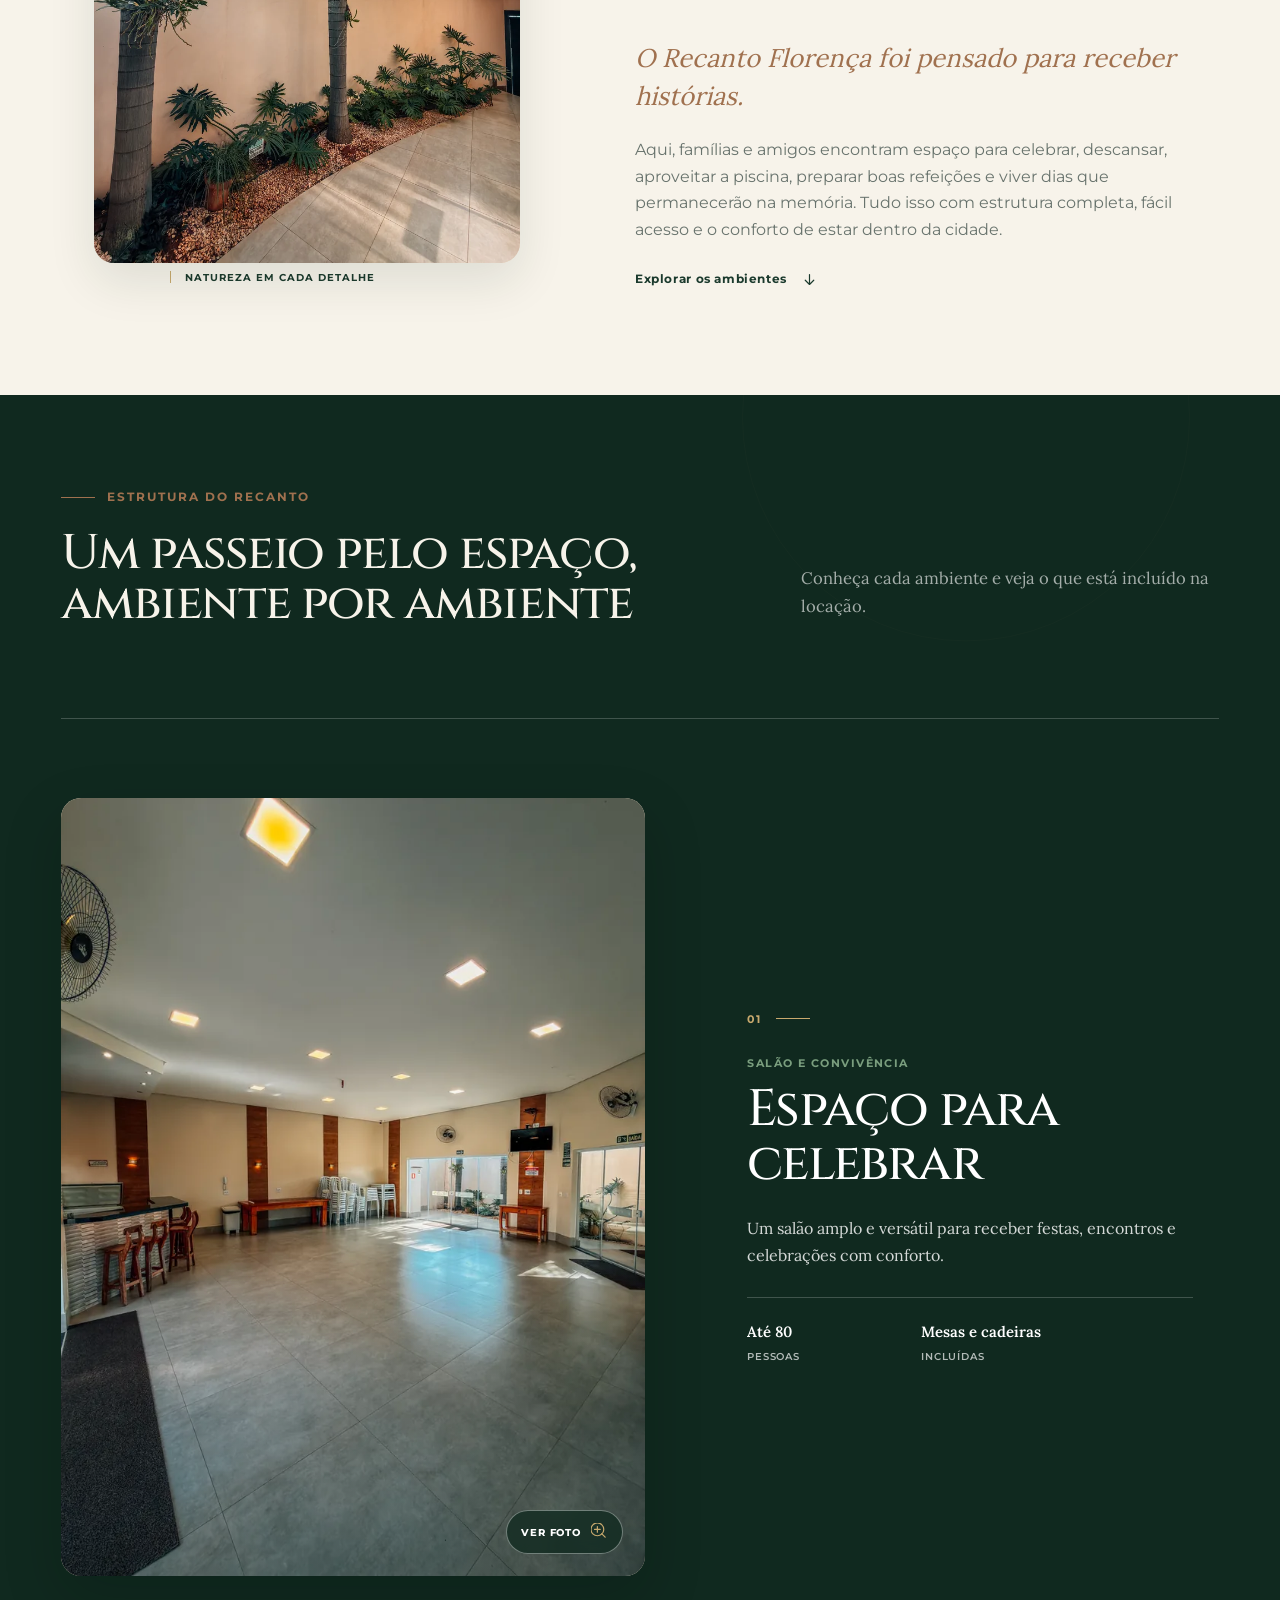
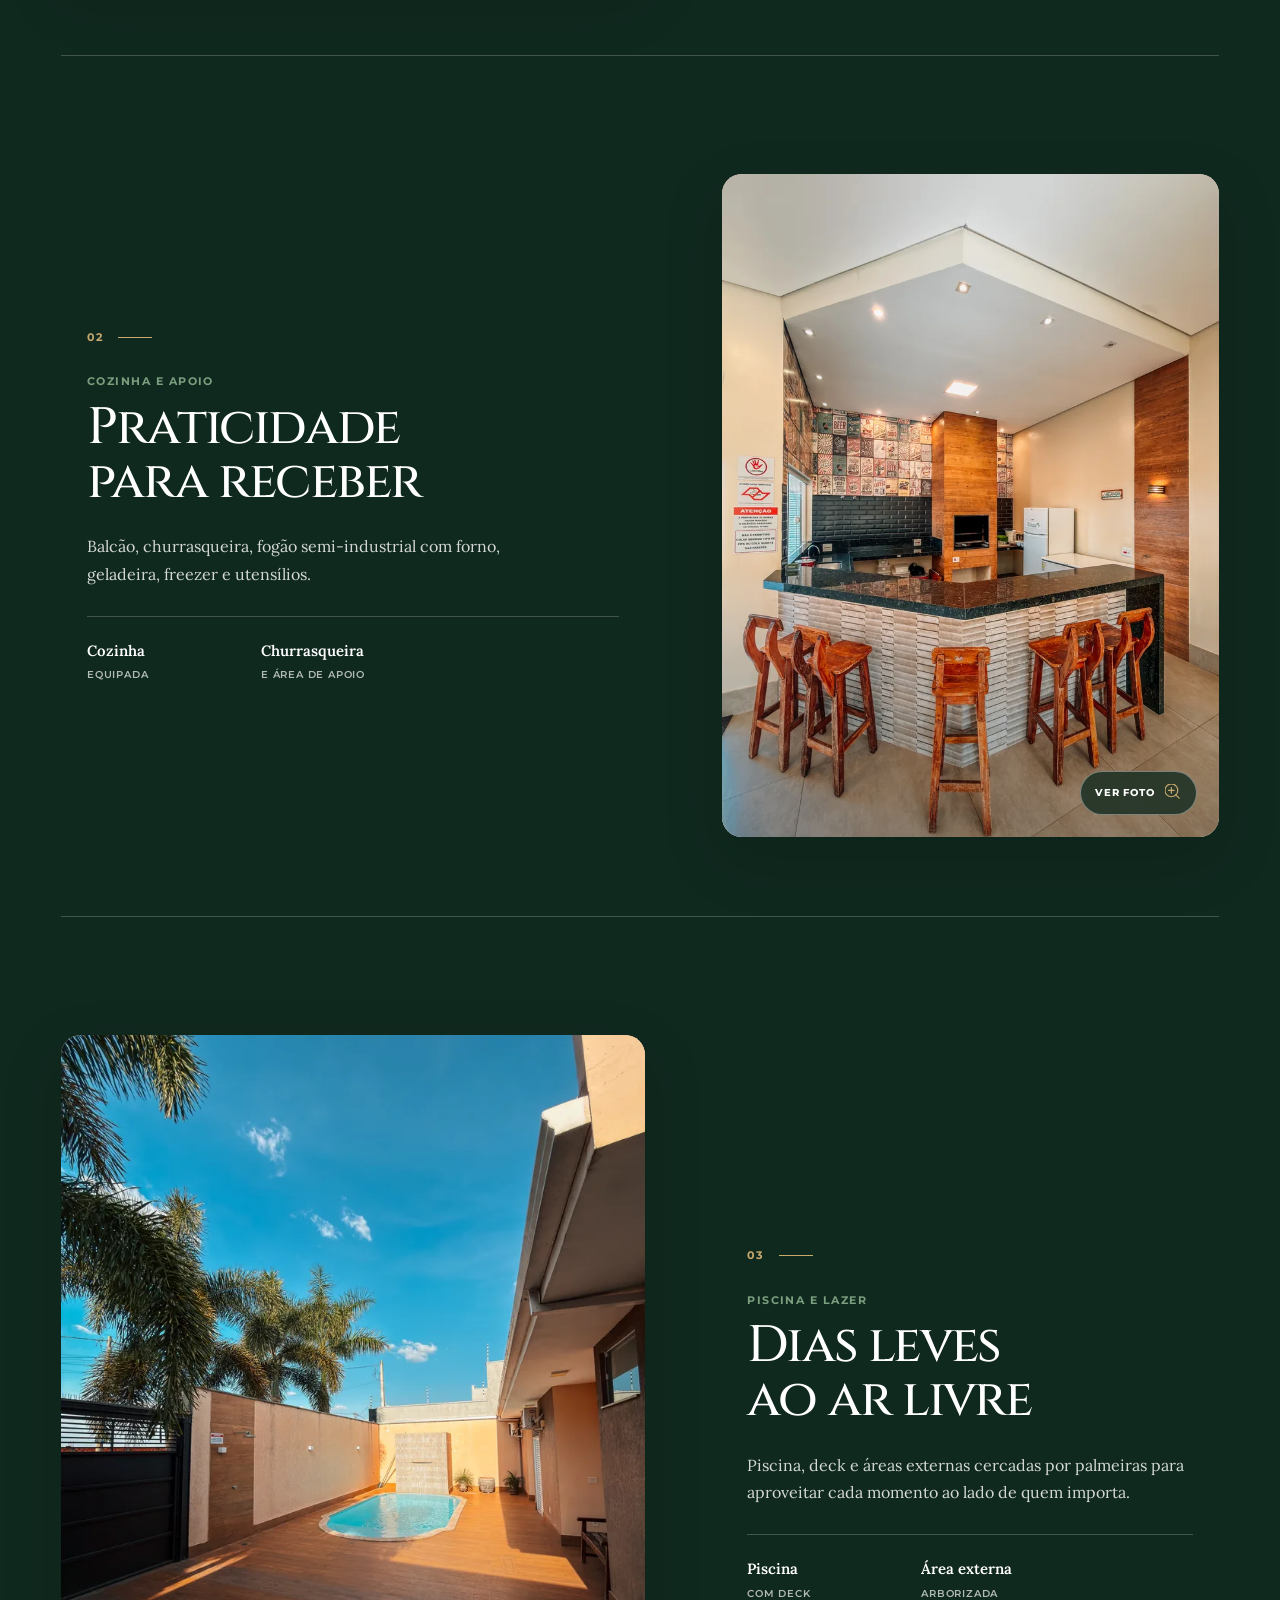
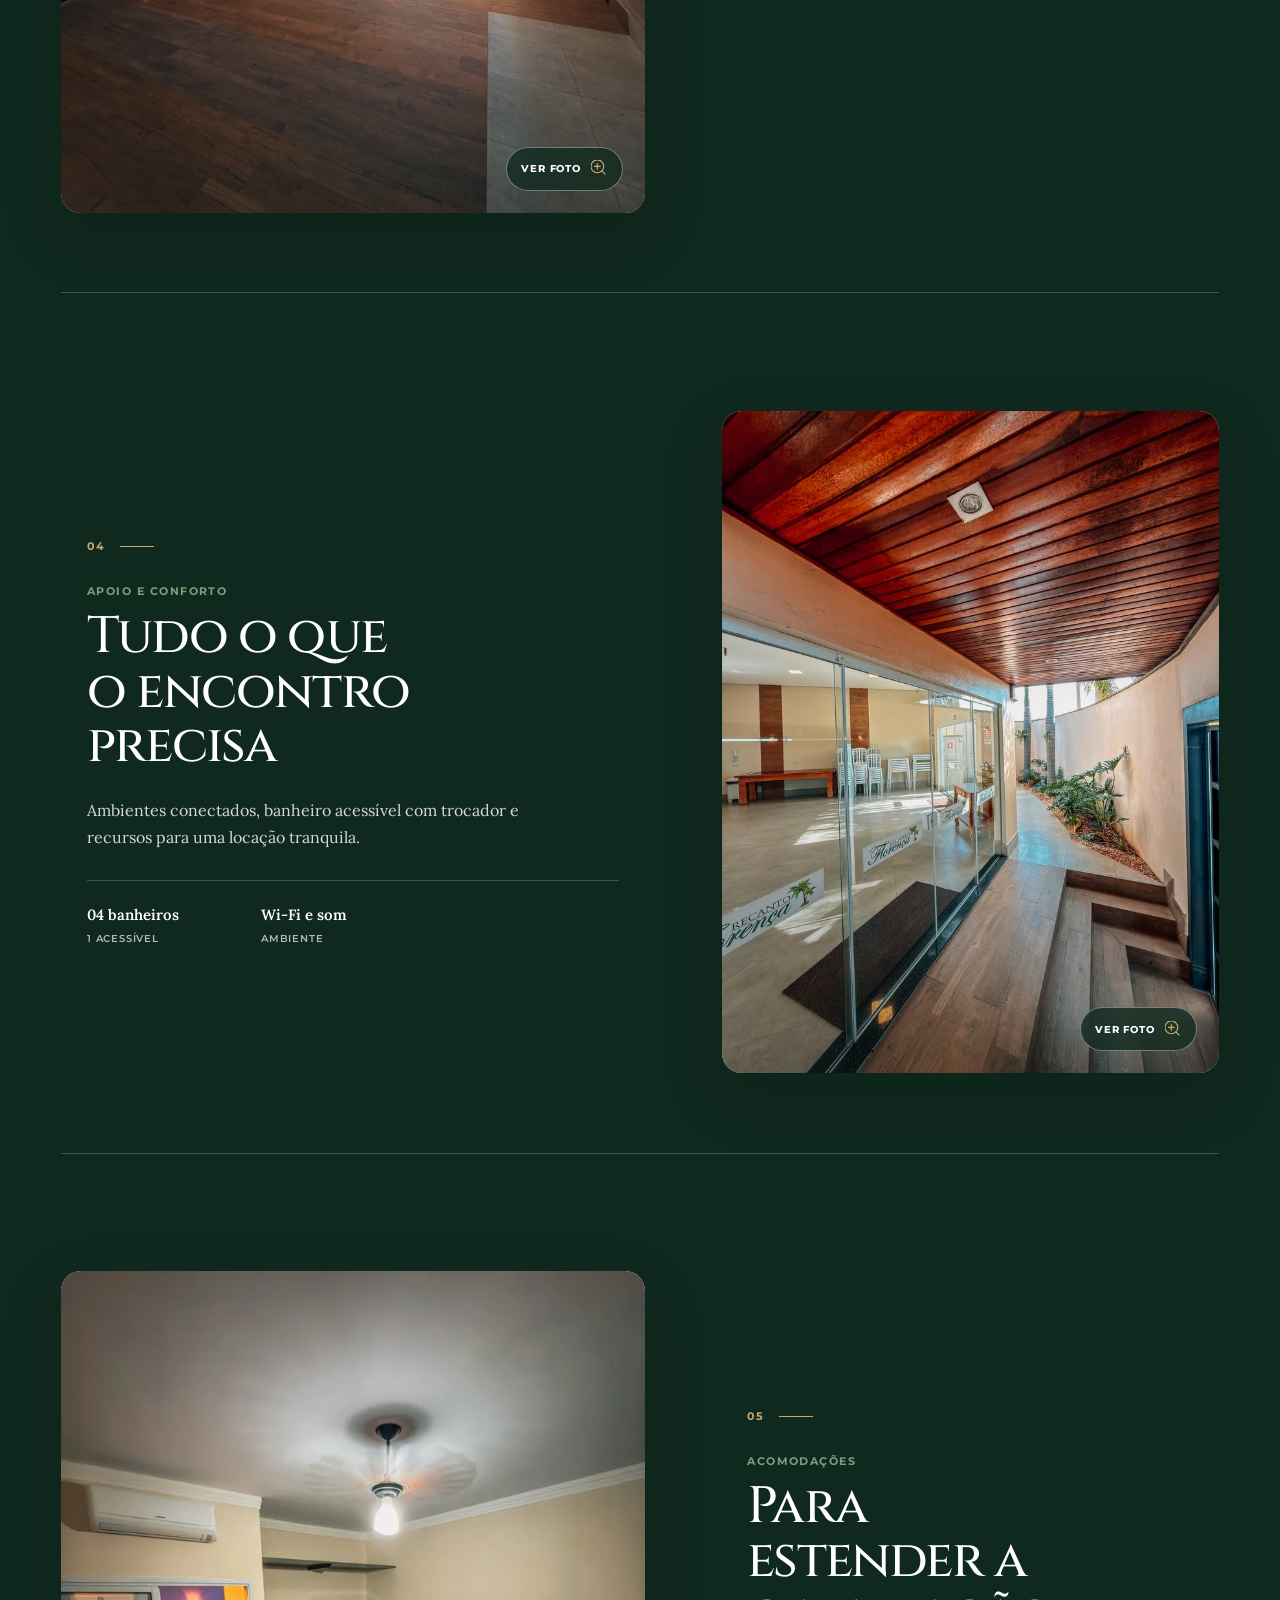
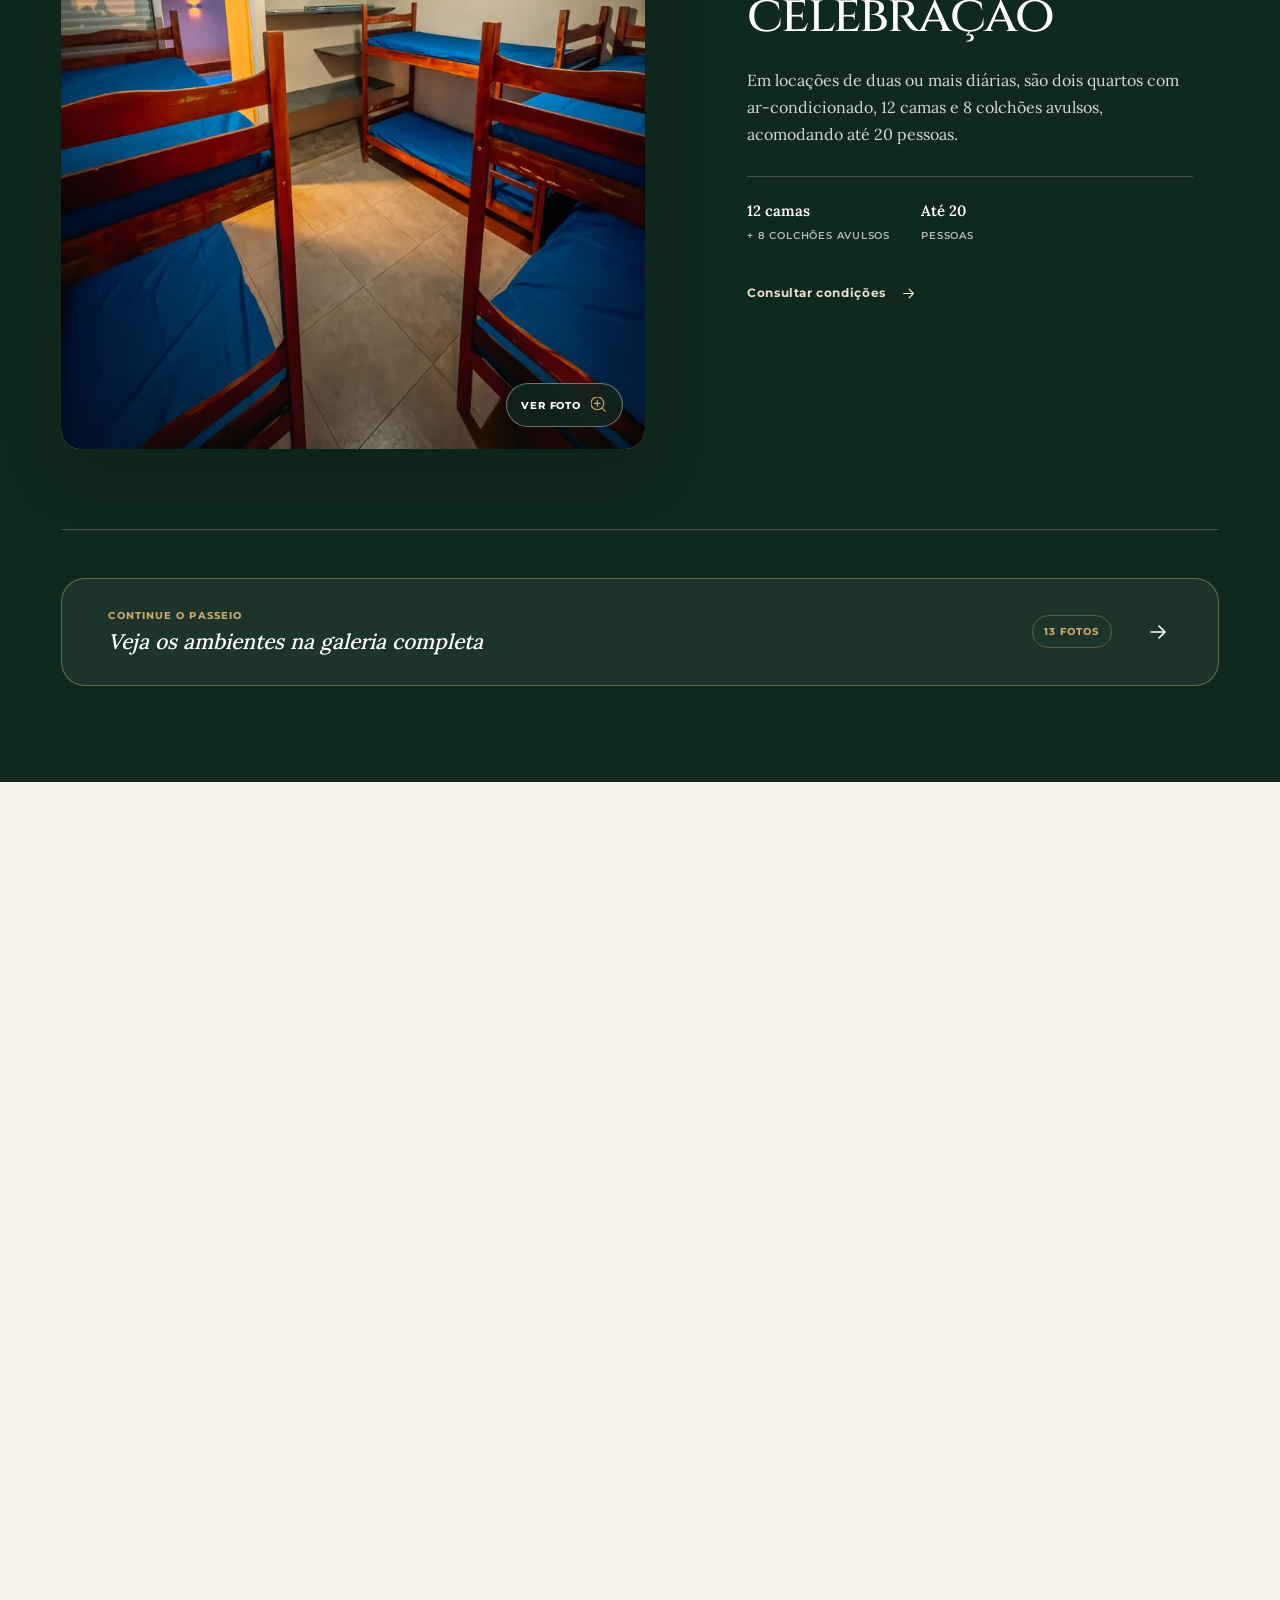
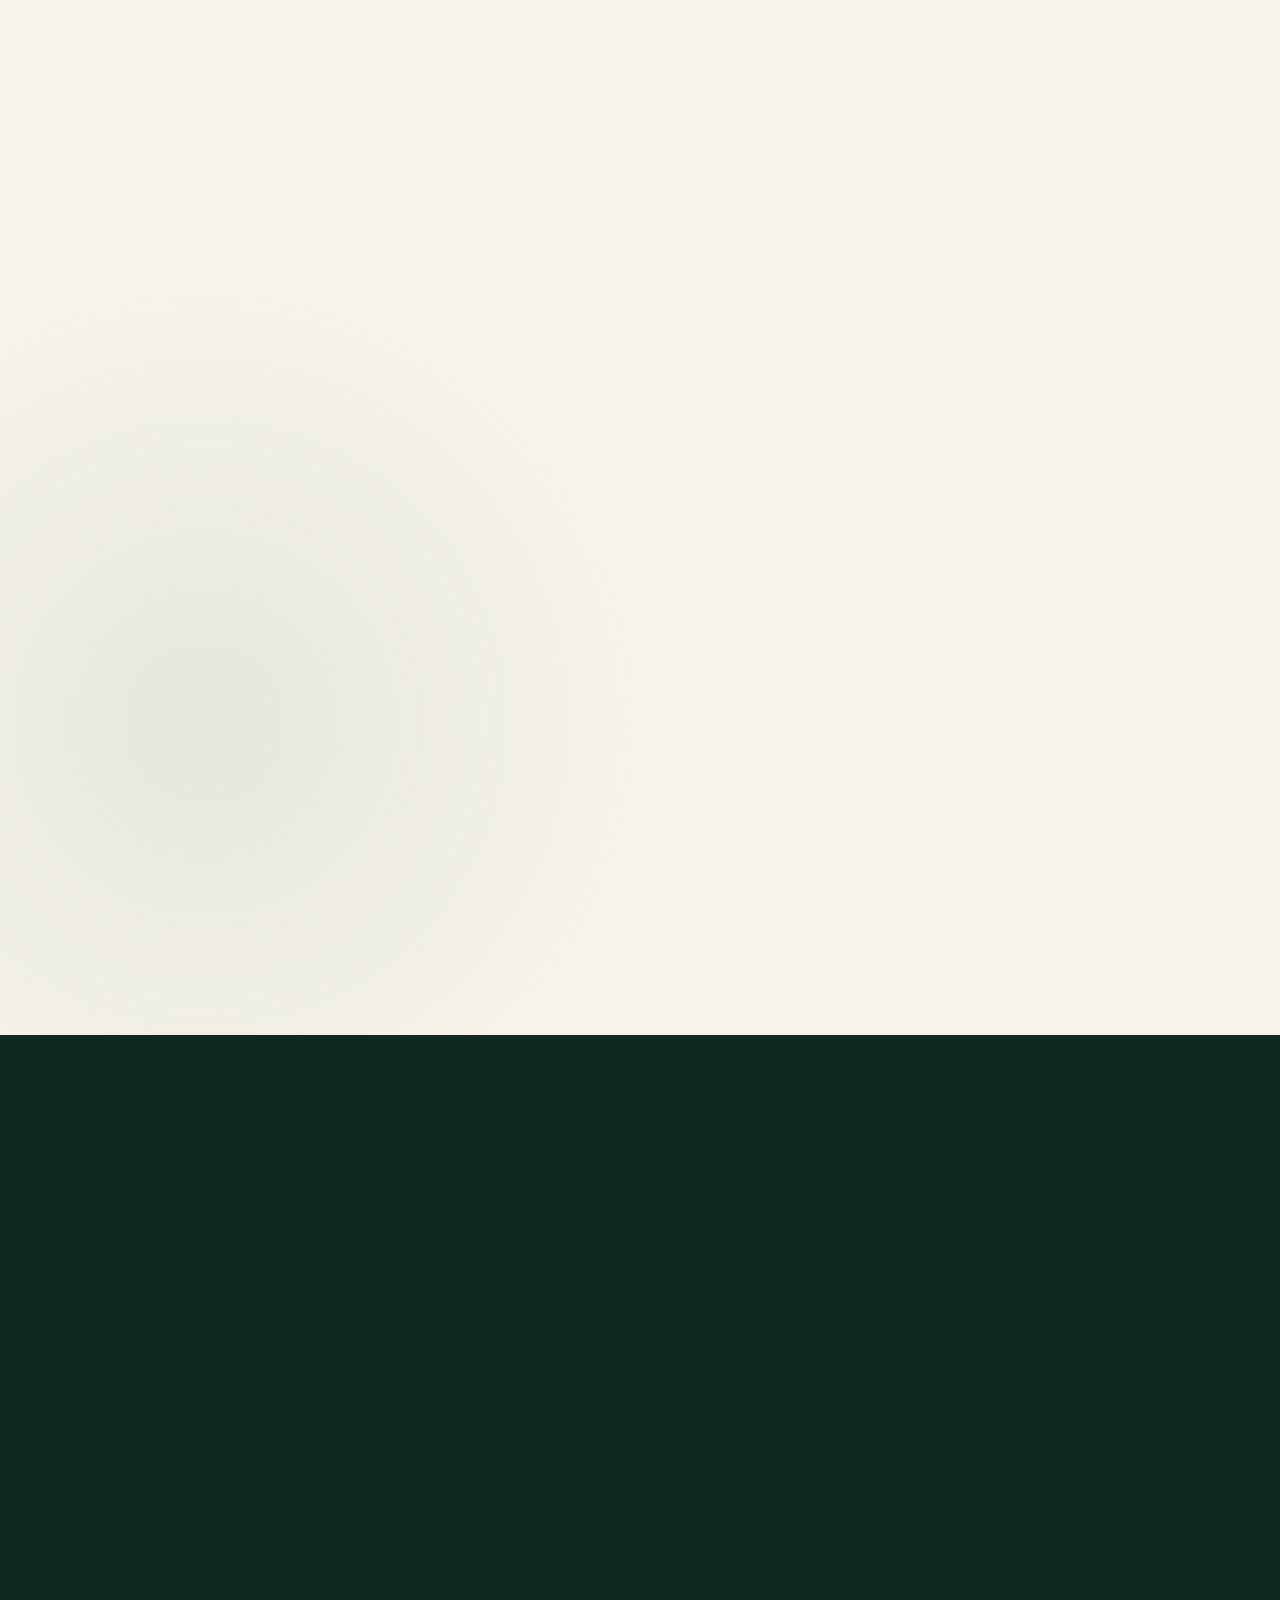
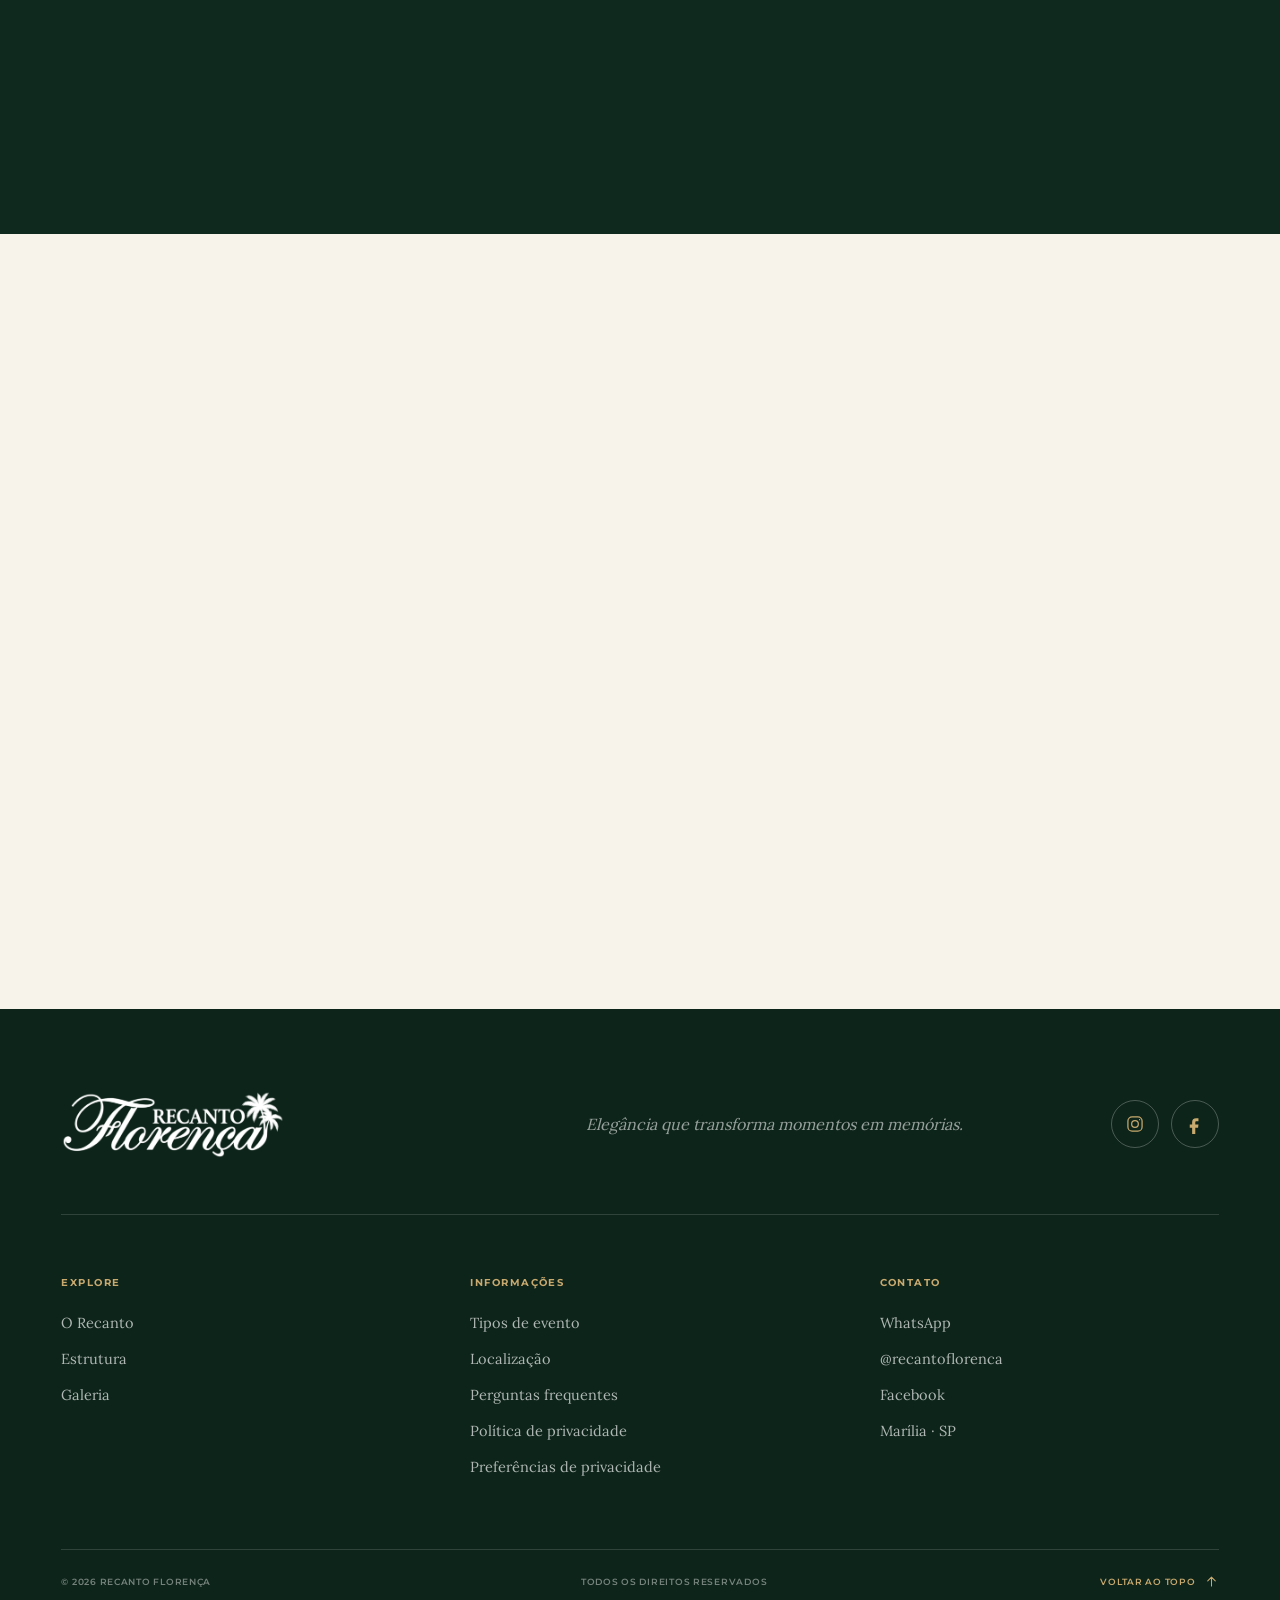
==== commit 68fc56fb: "feat: publish expiring holiday booked notice" ====
--- a/index.html
+++ b/index.html
@@ -33,6 +33,7 @@
   <link rel="preload" href="assets/images/recanto/entrada-principal-768.webp" as="image" type="image/webp" imagesrcset="assets/images/recanto/entrada-principal-480.webp 480w, assets/images/recanto/entrada-principal-768.webp 768w, assets/images/recanto/entrada-principal-1200.webp 1200w, assets/images/recanto/entrada-principal-1600.webp 1600w" imagesizes="(max-width: 768px) 92vw, 46vw">
   <link rel="stylesheet" href="assets/css/styles.css">
   <link rel="stylesheet" href="assets/css/editorial-polish.css">
+  <link rel="stylesheet" href="assets/css/holiday-note.css">
   <script>
     (function (root) {
       var ready = false;
@@ -57,53 +58,6 @@
   <script src="assets/js/analytics.js" defer></script>
 </head>
 <body>
-  <!-- RF-POPUP-INICIO -->
-  <div id="rf-overlay" role="dialog" aria-modal="false" aria-labelledby="rf-title" aria-hidden="true">
-    <button id="rf-close" type="button" aria-label="Fechar anúncio">✕</button>
-
-    <div class="rf-content">
-      <span class="rf-tag">Últimas vagas 2026</span>
-      <p class="rf-title" id="rf-title">O Natal ainda está<br><em>disponível</em> no Recanto</p>
-      <p class="rf-sub">O Ano Novo já foi todo reservado — garanta o Natal antes que aconteça o mesmo</p>
-
-      <div class="rf-availability" aria-label="Disponibilidade das datas festivas">
-        <div class="rf-availability__row rf-availability__row--booked">
-          <span class="rf-availability__name">Ano Novo</span>
-          <span class="rf-availability__badge">Locado</span>
-        </div>
-        <div class="rf-availability__row rf-availability__row--available">
-          <span class="rf-availability__name">
-            <span class="rf-status-dot" aria-hidden="true"></span>
-            Natal
-          </span>
-          <span class="rf-availability__badge">Disponível</span>
-        </div>
-      </div>
-
-      <div class="rf-icons" aria-hidden="true">
-        <span class="rf-icon">
-          <svg viewBox="0 0 24 24"><path d="M12 2 6 10h3l-5 7h16l-5-7h3Z"></path><path d="M12 17v5"></path></svg>
-        </span>
-        <span class="rf-icon">
-          <svg viewBox="0 0 24 24"><rect x="3" y="8" width="18" height="13" rx="1"></rect><path d="M3 12h18M12 8v13M12 8c-3 0-4-3-2.5-4.5S13 3 12 8Zm0 0c3 0 4-3 2.5-4.5S11 3 12 8Z"></path></svg>
-        </span>
-        <span class="rf-icon">
-          <svg viewBox="0 0 24 24"><path d="M12 2v20M4 7l16 10M20 7 4 17"></path></svg>
-        </span>
-        <span class="rf-icon">
-          <svg viewBox="0 0 24 24"><path d="M12 3v3M7 6l2 2M17 6l-2 2M4 12h3M17 12h3M12 12v9M12 12 8 21M12 12l4 9"></path><circle cx="12" cy="9" r="2"></circle></svg>
-        </span>
-      </div>
-
-      <p class="rf-package">Pacotes especiais de <strong>4 diárias</strong> para o Natal</p>
-      <a class="rf-btn" href="https://wa.me/5514998134747?text=Ol%C3%A1!%20Quero%20saber%20o%20valor%20do%20pacote%20de%204%20di%C3%A1rias%20para%20o%20Natal%20no%20Recanto%20Floren%C3%A7a." target="_blank" rel="noopener noreferrer">
-        <svg viewBox="0 0 32 32" aria-hidden="true"><path d="M16 0C7.2 0 .1 7.1.1 15.9c0 2.8.7 5.5 2.1 7.9L0 32l8.4-2.2c2.3 1.3 4.9 1.9 7.6 1.9 8.8 0 15.9-7.1 15.9-15.9C32 7.1 24.8 0 16 0zm9.3 22.6c-.4 1.1-2.2 2.1-3.1 2.2-.8.1-1.8.2-2.9-.2-.7-.2-1.6-.5-2.7-1-4.8-2.1-7.9-6.9-8.1-7.3-.2-.3-2-2.6-2-5 0-2.4 1.3-3.6 1.7-4.1.4-.5.9-.6 1.3-.6h.9c.3 0 .7 0 1 .8.4 1 1.3 3.4 1.4 3.6.1.2.2.5 0 .8-.1.3-.2.5-.4.7-.2.3-.4.6-.6.8-.2.2-.4.5-.2.9.2.4 1 1.7 2.2 2.8 1.5 1.4 2.8 1.8 3.2 2 .4.2.6.2.9-.1.3-.3 1.1-1.3 1.4-1.8.3-.4.6-.4 1-.2.4.1 2.5 1.2 3 1.4.4.2.7.3.8.5.2.3.2 1.2-.2 2.3z"></path></svg>
-        Consultar valor no WhatsApp
-      </a>
-    </div>
-  </div>
-  <!-- RF-POPUP-FIM -->
-
   <a class="skip-link" href="#conteudo">Pular para o conteúdo</a>
 
   <header class="site-header">
@@ -154,6 +108,13 @@
   </div>
 
   <main id="conteudo">
+    <aside class="holiday-note" aria-label="Disponibilidade de fim de ano" data-holiday-note data-expires-at="2026-12-26T00:00:00-03:00" hidden>
+      <div class="holiday-note__copy">
+        <span class="holiday-note__eyebrow">Fim de ano · 2026</span>
+        <p>Natal e Ano Novo <strong>locados.</strong></p>
+      </div>
+      <a class="holiday-note__link" data-whatsapp href="https://wa.me/5514998134747" target="_blank" rel="noopener noreferrer">Consulte outras datas <span aria-hidden="true">↗</span></a>
+    </aside>
     <section class="hero" id="inicio" aria-labelledby="hero-title">
       <div class="hero__leaf hero__leaf--one" aria-hidden="true"></div>
       <div class="hero__leaf hero__leaf--two" aria-hidden="true"></div>
--- a/assets/css/styles.css
+++ b/assets/css/styles.css
@@ -121,6 +121,21 @@
   background: var(--white); color: var(--forest-deep); font: inherit; font-size: 16px;
 }
 .quote-dialog input:disabled { background: var(--cream); }
+.quote-dialog input[type="date"] {
+  display: block;
+  box-sizing: border-box;
+  max-width: 100%;
+  -webkit-appearance: none;
+  appearance: none;
+}
+.quote-dialog input[type="date"]::-webkit-date-and-time-value {
+  min-height: 1.5em;
+  text-align: left;
+}
+.quote-dialog input[type="date"]::-webkit-datetime-edit {
+  min-width: 0;
+  padding: 0;
+}
 .quote-dialog :focus-visible { outline: 2px solid var(--forest); outline-offset: 3px; }
 .quote-dialog small { font-weight: 400; color: var(--muted-strong); font-size: 13px; }
 .quote-dialog__wide { grid-column: 1 / -1; }
--- a/assets/css/holiday-note.css
+++ b/assets/css/holiday-note.css
@@ -0,0 +1,57 @@
+.holiday-note {
+  display: flex;
+  align-items: center;
+  justify-content: space-between;
+  flex-wrap: wrap;
+  gap: 8px 28px;
+  width: min(1280px, calc(100% - var(--pad) * 2));
+  margin: 124px auto 0;
+  padding: 12px 24px;
+  border: 1px solid var(--border);
+  border-radius: 10px;
+  background: var(--forest);
+  color: var(--cream-pale);
+}
+.holiday-note__copy {
+  display: flex;
+  align-items: center;
+  flex-wrap: wrap;
+  gap: 4px 24px;
+  min-width: 0;
+}
+.holiday-note__eyebrow {
+  color: var(--gold);
+  font-size: 10px;
+  font-weight: 700;
+  letter-spacing: .1em;
+  text-transform: uppercase;
+}
+.holiday-note p { margin: 0; font-size: 14px; line-height: 1.5; }
+.holiday-note strong { font-weight: 600; }
+.holiday-note__link {
+  display: inline-flex;
+  min-height: 44px;
+  align-items: center;
+  justify-content: center;
+  gap: 14px;
+  color: var(--cream-pale);
+  font-size: 12px;
+  font-weight: 600;
+  text-decoration: underline;
+  text-decoration-color: var(--gold);
+  text-underline-offset: 5px;
+}
+.holiday-note__link:hover { color: var(--white); text-decoration-thickness: 2px; }
+.holiday-note__link span { color: var(--gold); font-size: 18px; }
+body.holiday-note-visible .hero { min-height: calc(100svh - 192px); padding-top: 44px; }
+@media (max-width: 960px) {
+  .holiday-note { margin-top: 100px; }
+  body.holiday-note-visible .hero { padding-top: 36px; }
+}
+@media (max-width: 640px) {
+  .holiday-note { width: calc(100% - 40px); padding: 14px 18px 8px; gap: 0; }
+  .holiday-note__copy { width: 100%; display: grid; gap: 5px; }
+  .holiday-note p { font-size: 14px; }
+  .holiday-note__link { min-height: 44px; justify-content: flex-start; font-size: 12px; }
+  body.holiday-note-visible .hero { padding-top: 28px; }
+}
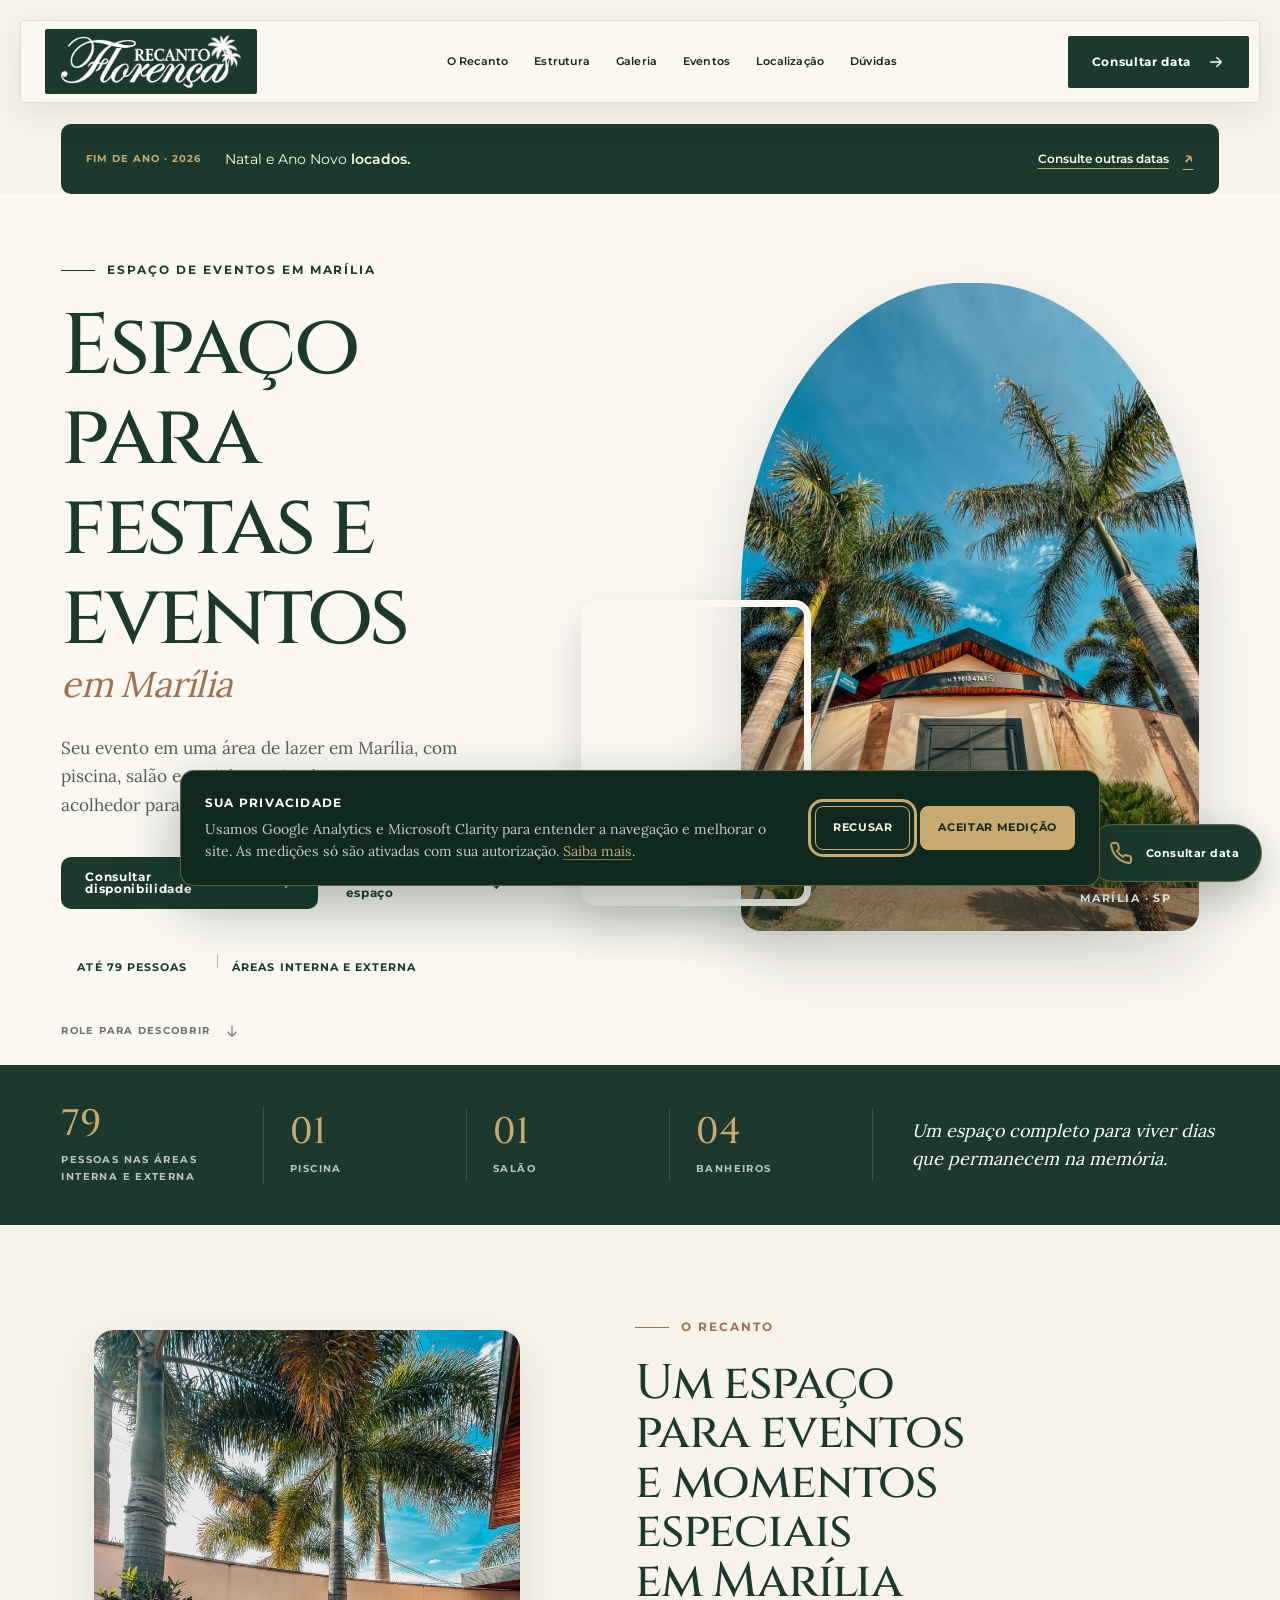
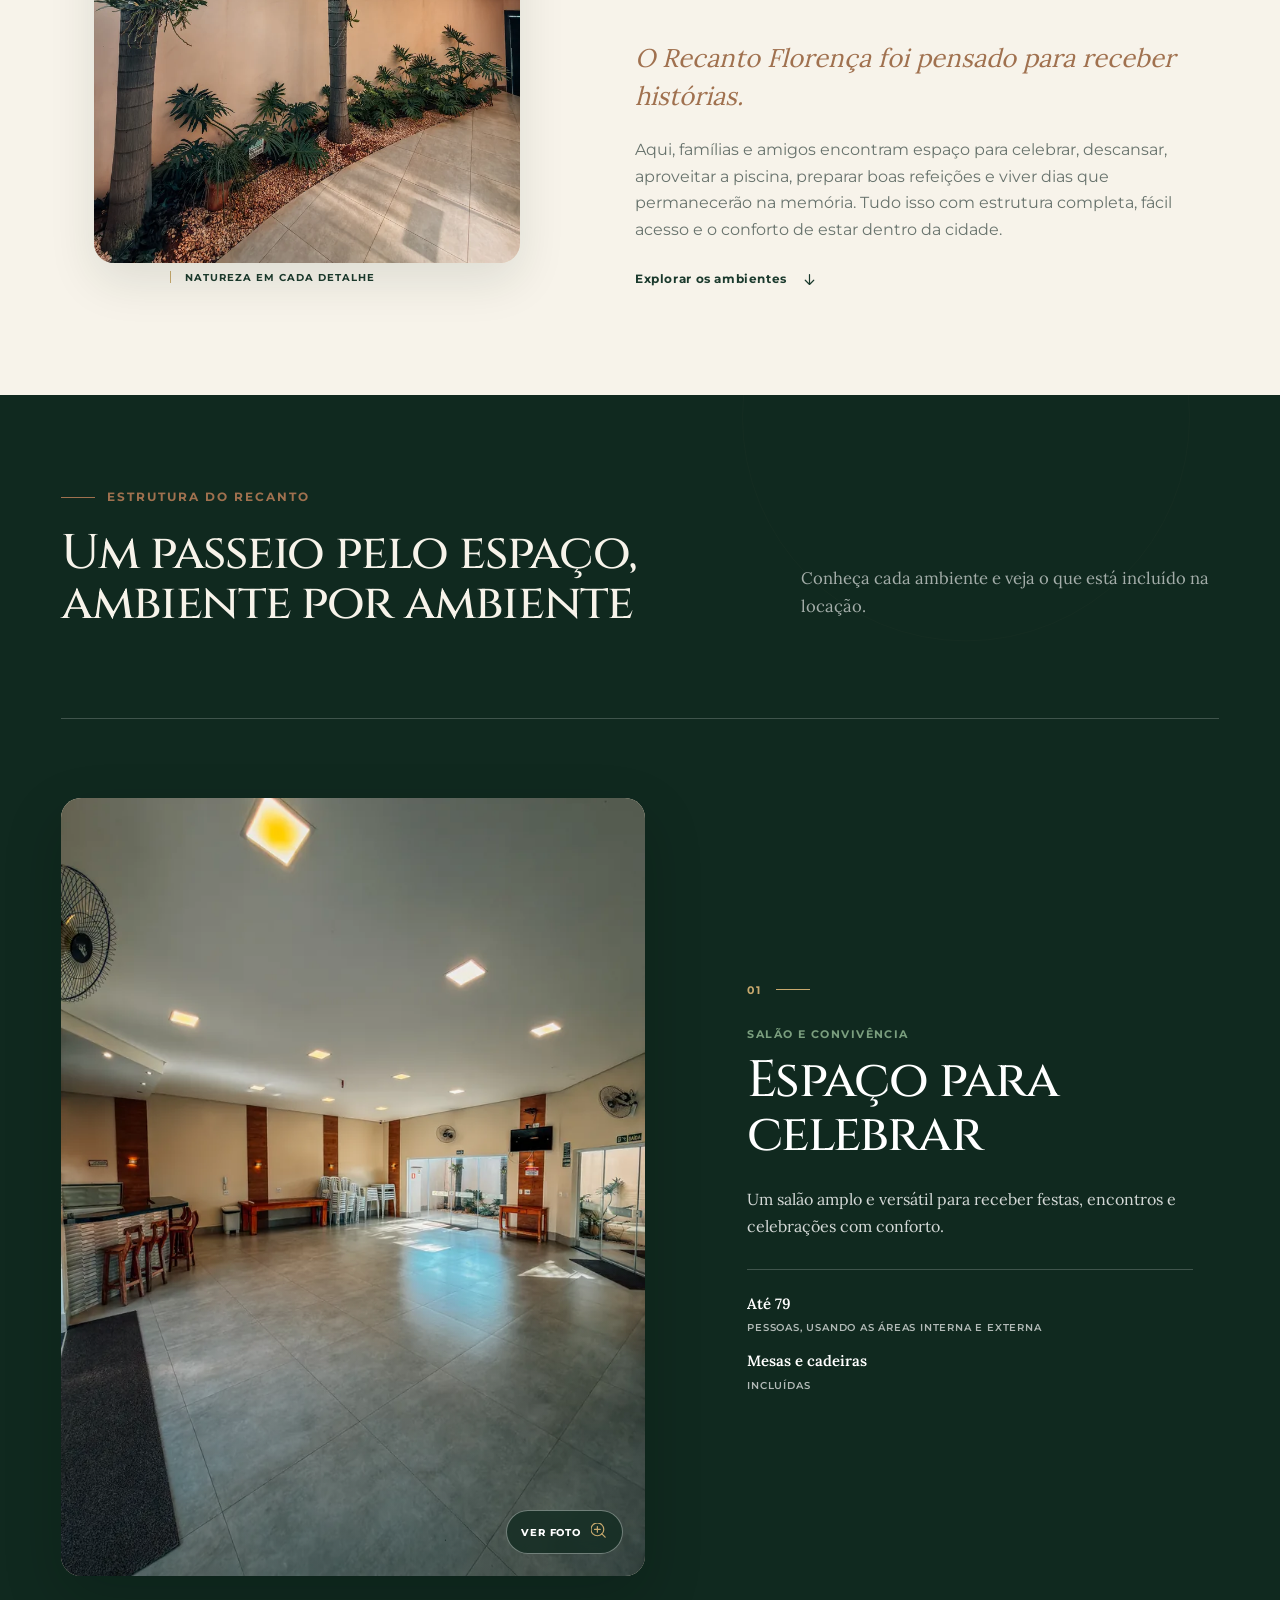
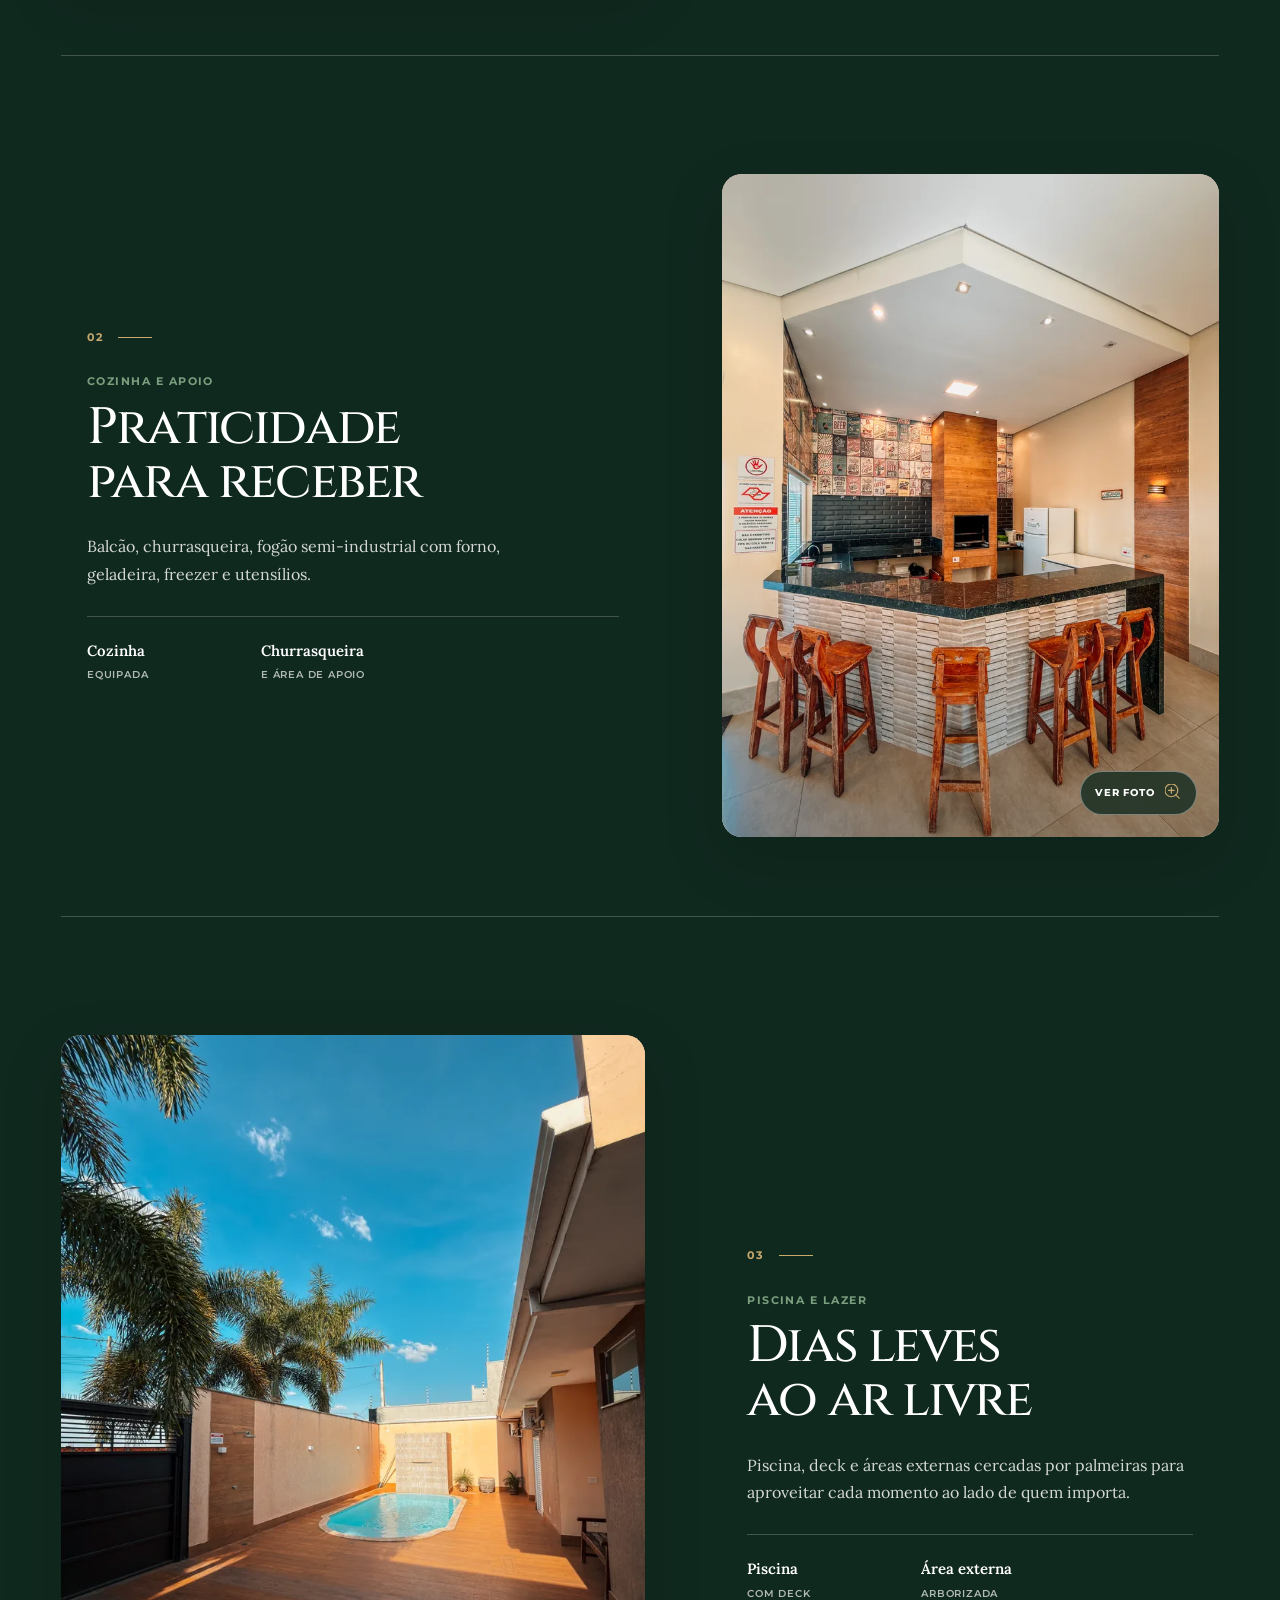
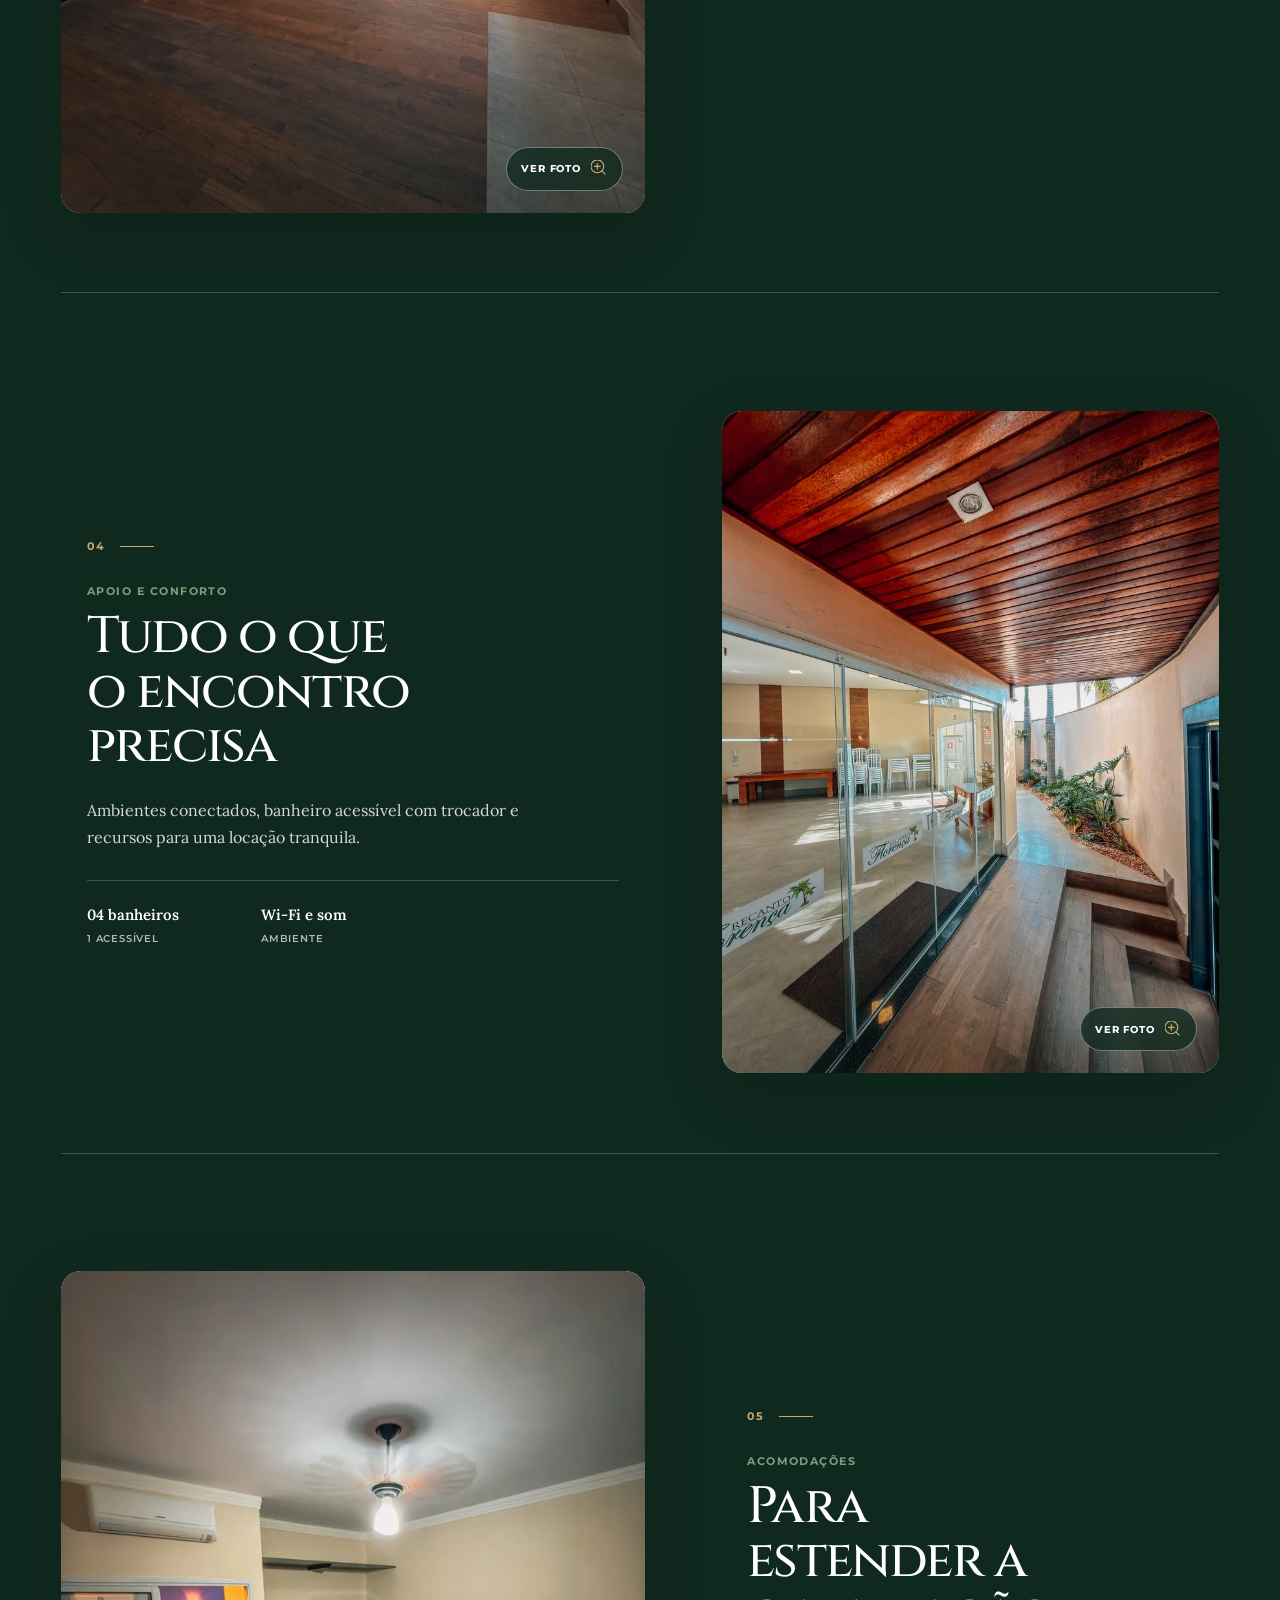
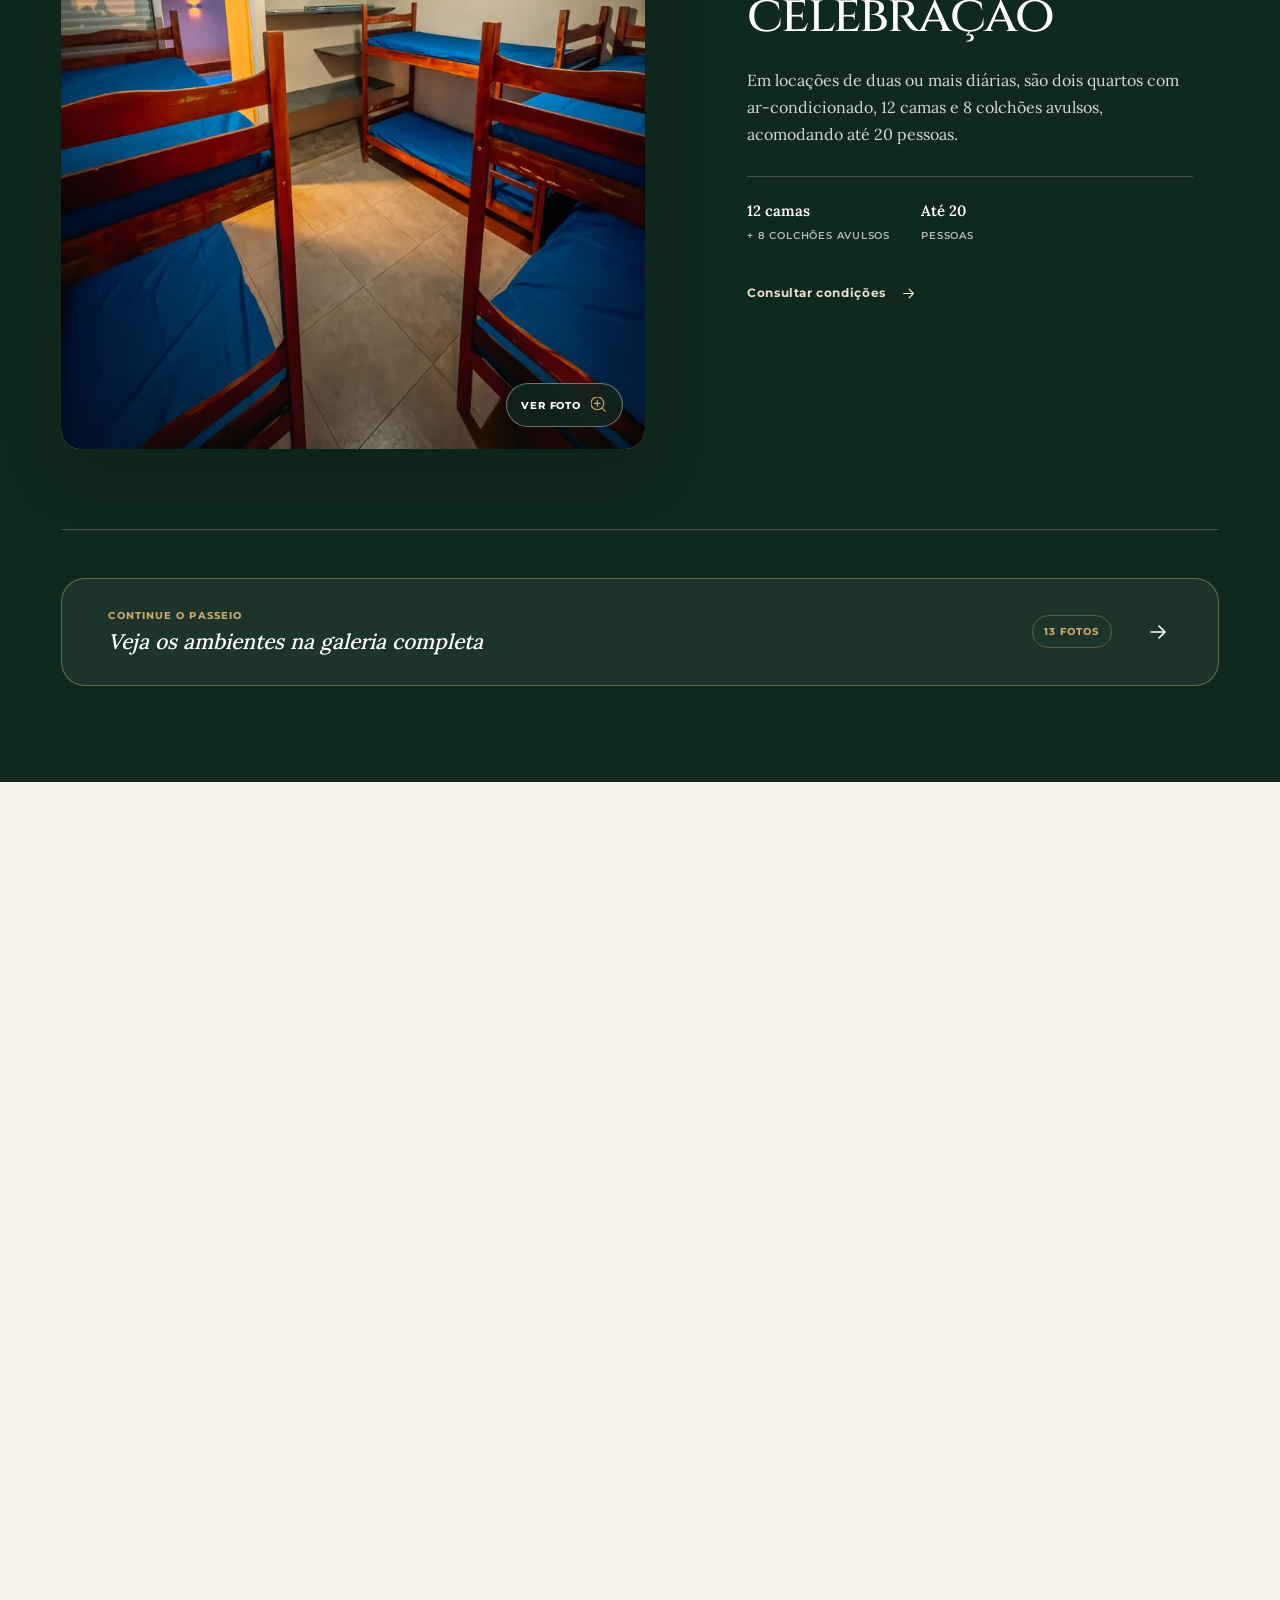
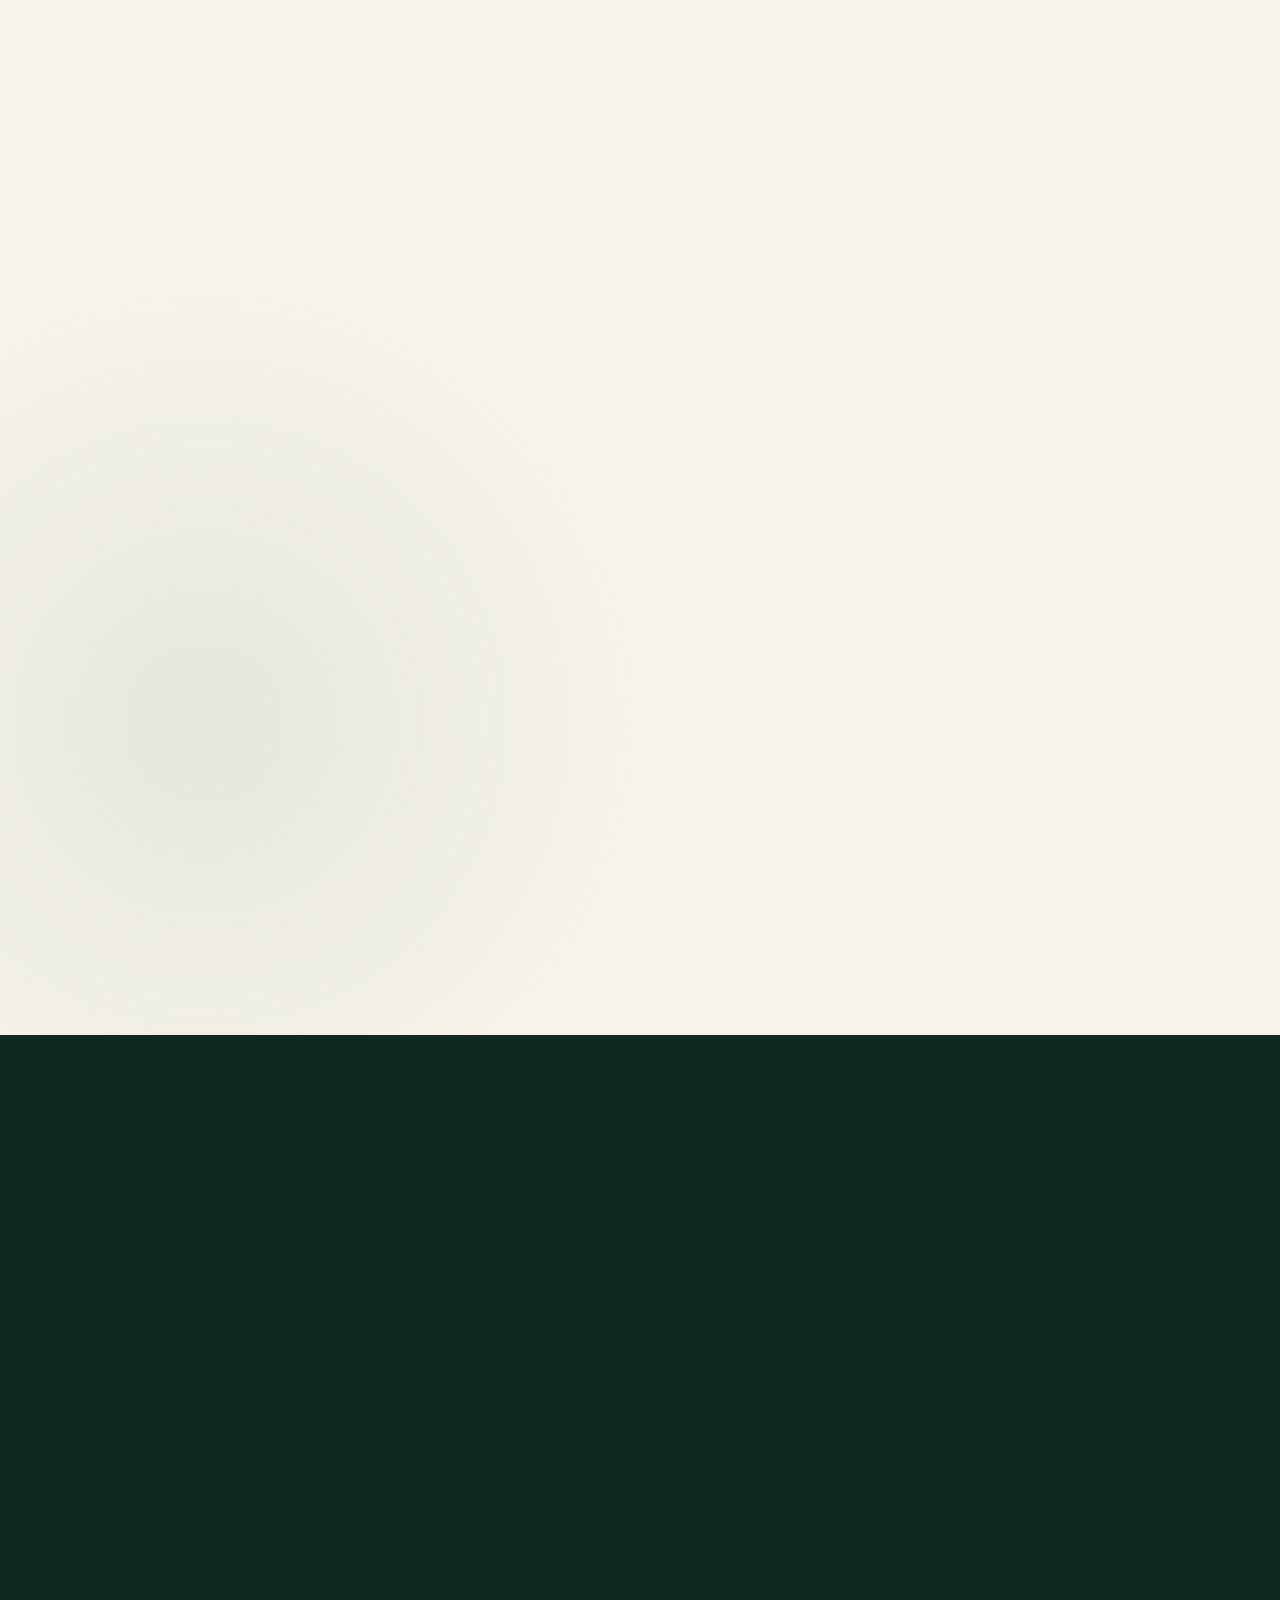
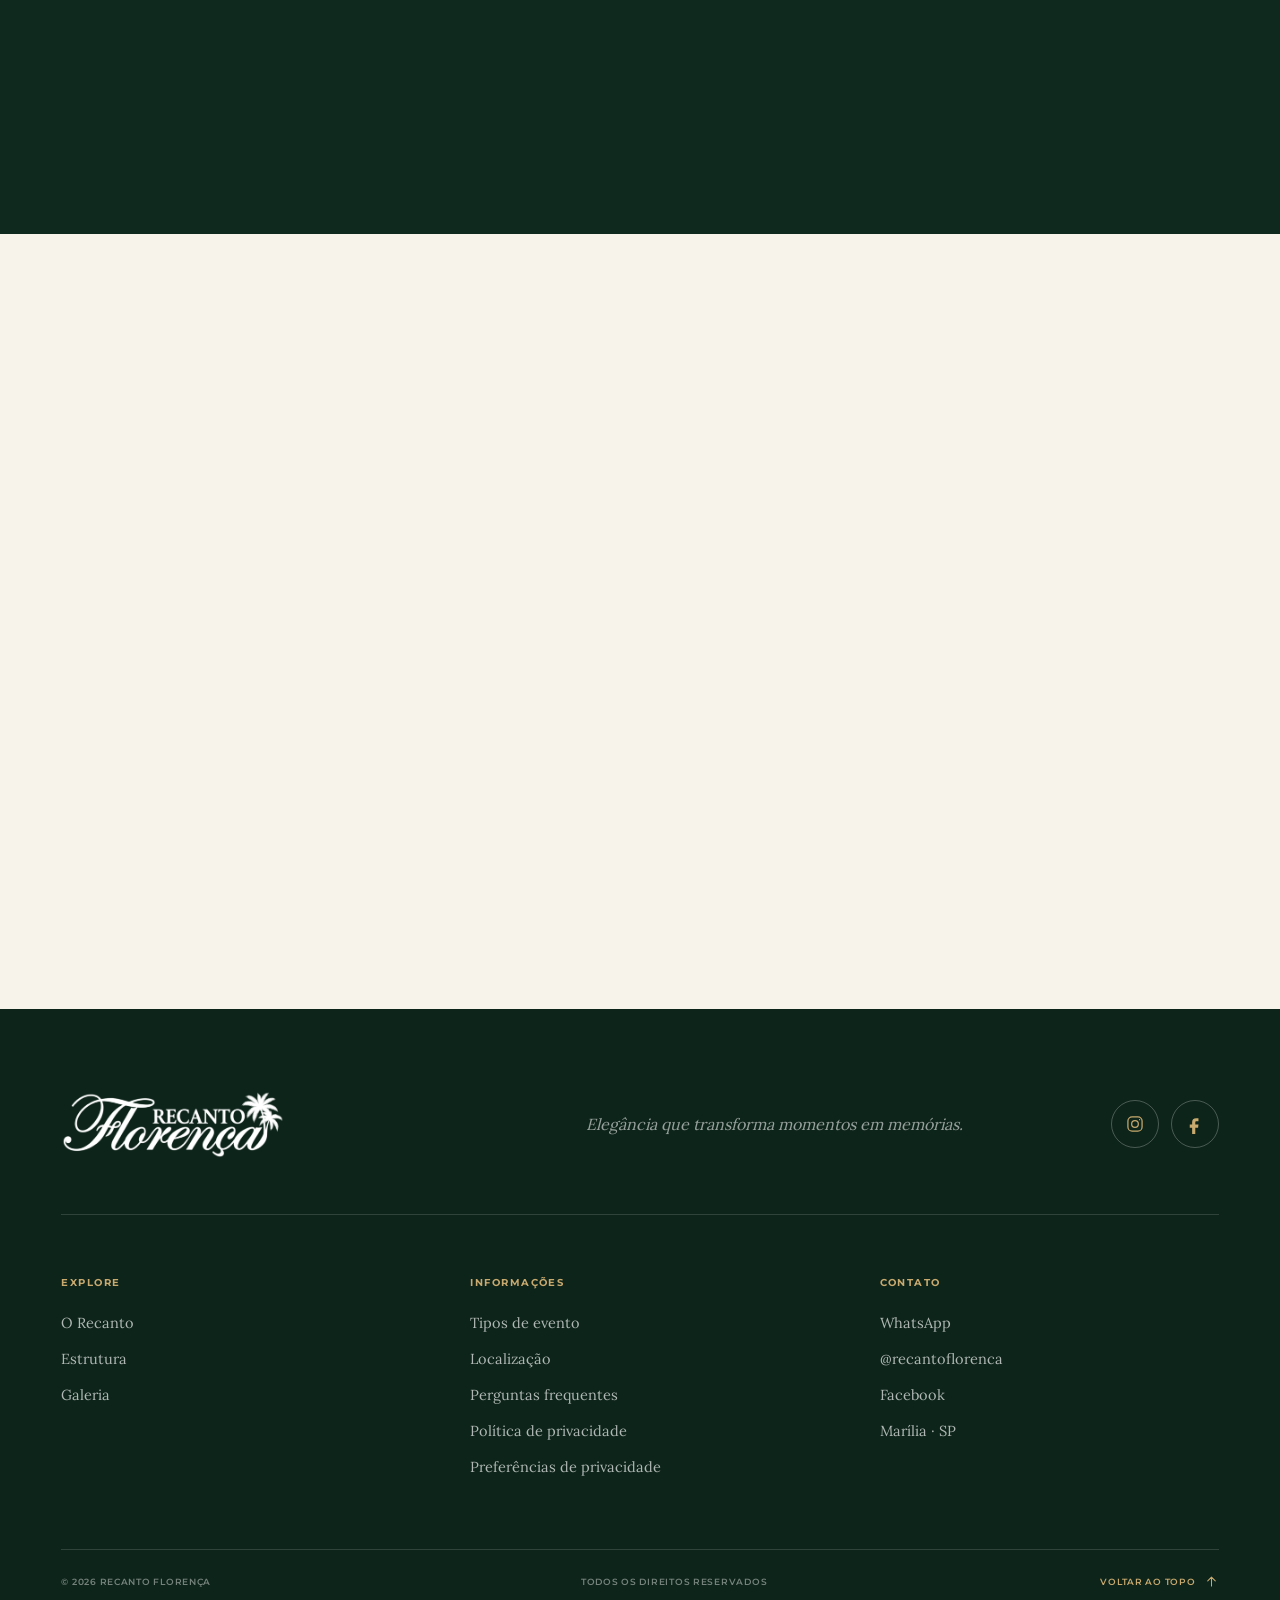
==== commit eb00712c: "fix: publish 79 person indoor and outdoor capacity" ====
--- a/index.html
+++ b/index.html
@@ -4,7 +4,7 @@
   <meta charset="utf-8">
   <meta name="viewport" content="width=device-width, initial-scale=1">
   <meta name="theme-color" content="#1b3a2d">
-  <meta name="description" content="Espaço para festas e área de lazer em Marília para até 80 pessoas. Piscina, cozinha e dois quartos: 12 camas e 8 colchões avulsos para até 20 hóspedes.">
+  <meta name="description" content="Festas e área de lazer em Marília: até 79 pessoas, nas áreas interna e externa. Dois quartos: 12 camas e 8 colchões avulsos para até 20 hóspedes.">
   <meta name="robots" content="index, follow">
   <meta name="sentry-dsn" content="">
   <link rel="canonical" href="https://recantoflorenca.com.br/">
@@ -140,8 +140,8 @@
             </a>
           </div>
           <div class="reveal hero__notes" style="--reveal-delay:300ms">
-            <span>Até 80 pessoas</span>
-            <span>Estrutura completa</span>
+            <span>Até 79 pessoas</span>
+            <span>Áreas interna e externa</span>
           </div>
         </div>
 
@@ -184,7 +184,7 @@
 
     <section class="trust-strip" aria-label="Principais números e atalhos do espaço">
       <div class="trust-strip__inner">
-        <a class="reveal trust-item" href="#ambiente-salao" aria-label="Ver o salão para até 80 pessoas"><strong>80</strong><span>pessoas</span></a>
+        <a class="reveal trust-item" href="#ambiente-salao" aria-label="Ver o espaço para até 79 pessoas nas áreas interna e externa"><strong>79</strong><span>pessoas nas áreas interna e externa</span></a>
         <a class="reveal trust-item" href="#ambiente-piscina" aria-label="Ver a piscina e a área de lazer" style="--reveal-delay:70ms"><strong>01</strong><span>piscina</span></a>
         <a class="reveal trust-item" href="#ambiente-salao" aria-label="Ver o salão do Recanto" style="--reveal-delay:140ms"><strong>01</strong><span>salão</span></a>
         <a class="reveal trust-item" href="#ambiente-apoio" aria-label="Ver os banheiros e ambientes de apoio" style="--reveal-delay:210ms"><strong>04</strong><span>banheiros</span></a>
@@ -246,7 +246,7 @@
               <h3>Espaço para celebrar</h3>
               <div class="experience-step__body"><p>Um salão amplo e versátil para receber festas, encontros e celebrações com conforto.</p></div>
               <ul class="experience-step__facts" aria-label="Detalhes do salão">
-                <li><strong>Até 80</strong><span>pessoas</span></li>
+                <li><strong>Até 79</strong><span>pessoas, usando as áreas interna e externa</span></li>
                 <li><strong>Mesas e cadeiras</strong><span>incluídas</span></li>
               </ul>
               </div>
@@ -540,7 +540,7 @@
         <div class="faq-list">
           <div class="reveal faq-item is-open">
             <button type="button" aria-expanded="true" aria-controls="faq-answer-0"><span>01</span><strong>Qual é a capacidade do Recanto Florença?</strong><i aria-hidden="true"></i></button>
-            <div id="faq-answer-0" class="faq-item__answer is-visible"><p>O espaço recebe eventos com até 80 pessoas, com mesas e cadeiras para acomodar os convidados.</p></div>
+            <div id="faq-answer-0" class="faq-item__answer is-visible"><p>O espaço comporta até 79 pessoas, considerando o uso conjunto das áreas interna e externa, com mesas e cadeiras para acomodar os convidados.</p></div>
           </div>
           <div class="reveal faq-item" style="--reveal-delay:50ms">
             <button type="button" aria-expanded="false" aria-controls="faq-answer-1"><span>02</span><strong>O Recanto fica dentro da cidade?</strong><i aria-hidden="true"></i></button>
@@ -626,8 +626,8 @@
         <input id="quote-name" name="guestName" autocomplete="given-name" maxlength="80" required placeholder="Como podemos chamar você?">
       </label>
       <label for="quote-guests">Convidados (estimativa)
-        <input id="quote-guests" name="guests" type="number" inputmode="numeric" min="1" max="80" step="1" required placeholder="Ex.: 40" aria-describedby="quote-capacity">
-        <small id="quote-capacity">O espaço recebe até 80 pessoas.</small>
+        <input id="quote-guests" name="guests" type="number" inputmode="numeric" min="1" max="79" step="1" required placeholder="Ex.: 40" aria-describedby="quote-capacity">
+        <small id="quote-capacity">Até 79 pessoas, utilizando as áreas interna e externa.</small>
       </label>
       <label for="quote-type"><span id="quote-type-label">Tipo de evento</span>
         <select id="quote-type" name="eventType" aria-labelledby="quote-type-label" required>
